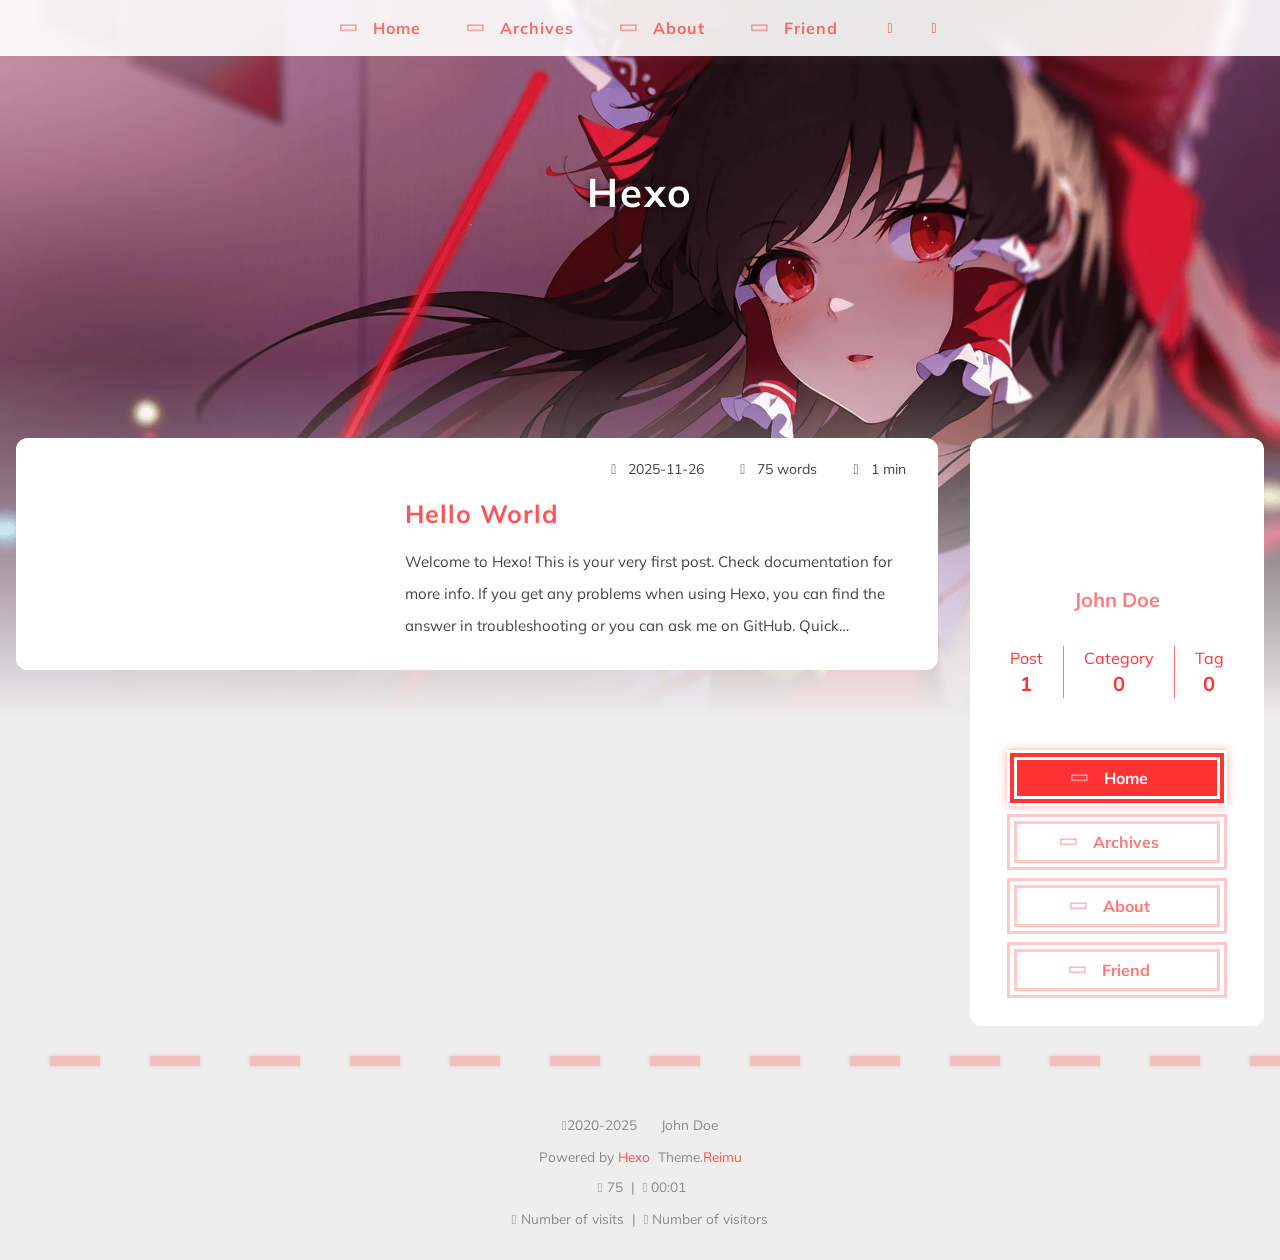
==== index.html @ 02c72156 "Site updated: 2025-11-26 17:56:49" ====
<!DOCTYPE html>
  <html lang="en"  
      data-theme-mode="auto"
  >
  <head>
  <meta charset="utf-8">
  
  
  
  <script>window.REIMU_CONFIG = {};window.REIMU_CONFIG.icon_font = '4552607_4k4bc36ef96';window.REIMU_CONFIG.clipboard_tips = {"success":{"en":"Copy successfully (*^▽^*)"},"fail":{"en":"Copy failed (ﾟ⊿ﾟ)ﾂ"},"copyright":{"enable":false,"count":50,"license_type":"by-nc-sa"}};window.REIMU_CONFIG.clipboard_tips.copyright.content = 'All articles on this blog are licensed under the BY-NC-SA license agreement unless otherwise stated. Please indicate the source when reprinting!';window.REIMU_CONFIG.code_block = {"expand":true};window.REIMU_CONFIG.base = 'http://example.com';</script>
  <title>
    Hexo
  </title>
  <meta name="viewport" content="width=device-width, initial-scale=1, shrink-to-fit=no">
    <link rel="preconnect" href="https://fonts.gstatic.com/" crossorigin><link rel="preload" as="style" href="https://fonts.googleapis.com/css?family=Mulish%3A400%2C400italic%2C700%2C700italic%7CNoto+Serif+SC%3A400%2C400italic%2C700%2C700italic&display=swap"><link rel="stylesheet" href="https://fonts.googleapis.com/css?family=Mulish%3A400%2C400italic%2C700%2C700italic%7CNoto+Serif+SC%3A400%2C400italic%2C700%2C700italic&display=swap" media="print" onload="this.media&#x3D;&#39;all&#39;">
    <link rel="preload" href="//at.alicdn.com/t/c/font_4552607_4k4bc36ef96.woff2" as="font" type="font/woff2" crossorigin="anonymous">
    
<link rel="stylesheet" href="/css/loader.css">

    <meta property="og:type" content="website">
<meta property="og:title" content="Hexo">
<meta property="og:url" content="http://example.com/index.html">
<meta property="og:site_name" content="Hexo">
<meta property="og:locale" content="en_US">
<meta property="og:image" content="http://example.com/images/banner.webp">
<meta property="article:author" content="John Doe">
<meta name="twitter:card" content="summary">
<meta name="twitter:image" content="http://example.com/images/banner.webp">
    <link rel="alternate" href="/atom.xml" title="Hexo" type="application/atom+xml">
    <link rel="shortcut icon" href="/images/favicon.ico">
  
<link rel="stylesheet" href="/css/style.css">

  <link rel="preload" as="style" onload="this.onload&#x3D;null;this.rel&#x3D;&#39;stylesheet&#39;" href="https://npm.webcache.cn/photoswipe@5.4.4/dist/photoswipe.css" integrity="sha384-IfxC36XL&#x2F;toUyJ939C73PcgMuRzAZuIzZxE38drsmO5p6jD7ei+Zx&#x2F;1oA&#x2F;0l8ysE" crossorigin="anonymous">
    
<script src="https://npm.webcache.cn/pace-js@1.2.4/pace.min.js" integrity="sha384-k6YtvFUEIuEFBdrLKJ3YAUbBki333tj1CSUisai5Cswsg9wcLNaPzsTHDswp4Az8" crossorigin="anonymous"></script>

    
<link rel="stylesheet" href="https://npm.webcache.cn/@reimujs/aos@0.1.2/dist/aos.css" integrity="sha384-GMRP93c6Hkz9JVKGAuRR3nTS7M07RwPgTFenXiosjq2VbVgvdDNcz1g6Mkj8AONa" crossorigin="anonymous">

<meta name="generator" content="Hexo 8.1.1"></head>

  <body>
      <div id='loader'>
    <div class="loading-left-bg loading-bg"></div>
    <div class="loading-right-bg loading-bg"></div>
    <div class="spinner-box">
      <div class="loading-taichi rotate">
          <svg width="150" height="150" viewBox="0 0 1024 1024" class="icon" version="1.1" xmlns="https://www.w3.org/2000/svg" shape-rendering="geometricPrecision">
            <path d="M303.5 432A80 80 0 0 1 291.5 592A80 80 0 0 1 303.5 432z" fill="var(--red-1, #ff5252)" />
            <path d="M512 65A447 447 0 0 1 512 959L512 929A417 417 0 0 0 512 95A417 417 0 0 0 512 929L512 959A447 447 0 0 1 512 65z 
           M512 95A417 417 0 0 1 929 512A208.5 208.5 0 0 1 720.5 720.5L720.5 592A80 80 0 0 0 720.5 432A80 80 0 0 0 720.5 592L720.5 720.5A208.5 208.5 0 0 1 512 512A208.5 208.5 0 0 0 303.5 303.5A208.5 208.5 0 0 0 95 512A417 417 0 0 1 512 95z" fill="var(--red-1, #ff5252)" />
          </svg>
      </div>
      <div class="loading-word">Loading...</div>
    </div>
  </div>
  </div>
  <script>
    var time = null;
    var loaderEl = document.getElementById('loader');
    var startLoading = () => {
      time = Date.now();
      loaderEl.classList.remove("loading");
    }
    var hideLoader = () => {
      document.body.style.overflow = 'auto';
      loader.classList.add('loading');
    };

    var endLoading = () => {
      if (!time) {
        hideLoader();
      } else {
        if (Date.now() - time > 500) {
          time = null;
          hideLoader();
        } else {
          setTimeout(endLoading, 500 - (Date.now() - time));
          time = null;
        }
      }
    }
    window.addEventListener('DOMContentLoaded', endLoading);
    loaderEl.addEventListener('click', endLoading);
  </script>
<div id="copy-tooltip"></div>
<div id="heatmap-tooltip"></div>


    <div id="container">
      <div id="wrap">
        <div id="header-nav">
  <nav id="main-nav" aria-label="Primary navigation">
        <a class="main-nav-link-wrap" href="/">
          <div class="main-nav-icon icon rotate">
              &#xe62b;
          </div>
          <span class="main-nav-link">Home</span>
        </span>
        <a class="main-nav-link-wrap" href="/archives">
          <div class="main-nav-icon icon rotate">
              &#xe62b;
          </div>
          <span class="main-nav-link">Archives</span>
        </span>
        <a class="main-nav-link-wrap" href="/about">
          <div class="main-nav-icon icon rotate">
              &#xe62b;
          </div>
          <span class="main-nav-link">About</span>
        </span>
        <a class="main-nav-link-wrap" href="/friend">
          <div class="main-nav-icon icon rotate">
              &#xe62b;
          </div>
          <span class="main-nav-link">Friend</span>
        </span>
    <a id="main-nav-toggle" class="nav-icon" aria-label="Toggle navigation" role="button"></a>
  </nav>
  <nav id="sub-nav" aria-label="Secondary navigation">
      <a id="nav-rss-link" class="nav-icon" href="/atom.xml" title="RSS Feed" aria-label="RSS Feed" target="_blank"></a>
  </nav>
</div>
<header id="header" aria-label="Site header">
      <picture>
      </picture>
        <img  fetchpriority="high" src="/images/banner.webp" alt="">
  <div id="header-outer">
    <div id="header-title">
          <span id="logo">
            <h1 data-aos="slide-up">Hexo</h1>
          </span>
        <h2 id="subtitle-wrap" data-aos="slide-down">
        </h2>
    </div>
  </div>
</header>

        <div id="content" aria-label="Page content"  class="sidebar-right" >
          <aside id="sidebar" aria-label="Sidebar">
  <div class="sidebar-wrapper-container ">
  <div class="sidebar-wrapper">
    <div class="sidebar-wrap" data-aos="fade-up">
        <div class="sidebar-author">
  <img data-src="/avatar/avatar.webp" data-sizes="auto" alt="John Doe" class="lazyload">
  <div class="sidebar-author-name">John Doe</div>
  <div class="sidebar-description"></div>
</div>
<div class="sidebar-state">
  <div class="sidebar-state-article">
    <div>Post</div>
    <div class="sidebar-state-number">1</div>
  </div>
  <div class="sidebar-state-category">
    <div>Category</div>
    <div class="sidebar-state-number">0</div>
  </div>
  <div class="sidebar-state-tag">
    <div>Tag</div>
    <div class="sidebar-state-number">0</div>
  </div>
</div>
<div class="sidebar-social">
</div>
<div class="sidebar-menu">
      <div class="sidebar-menu-link-wrap">
        <a class="sidebar-menu-link-dummy" href="/" aria-label="Home"></a>
        <div class="sidebar-menu-icon icon rotate">
            &#xe62b;
        </div>
        <div class="sidebar-menu-link">Home</div>
      </div>
      <div class="sidebar-menu-link-wrap">
        <a class="sidebar-menu-link-dummy" href="/archives" aria-label="Archives"></a>
        <div class="sidebar-menu-icon icon rotate">
            &#xe62b;
        </div>
        <div class="sidebar-menu-link">Archives</div>
      </div>
      <div class="sidebar-menu-link-wrap">
        <a class="sidebar-menu-link-dummy" href="/about" aria-label="About"></a>
        <div class="sidebar-menu-icon icon rotate">
            &#xe62b;
        </div>
        <div class="sidebar-menu-link">About</div>
      </div>
      <div class="sidebar-menu-link-wrap">
        <a class="sidebar-menu-link-dummy" href="/friend" aria-label="Friend"></a>
        <div class="sidebar-menu-icon icon rotate">
            &#xe62b;
        </div>
        <div class="sidebar-menu-link">Friend</div>
      </div>
</div>

    </div>
  </div>
  <div class="sidebar-widget">
  </div>
  </div>
</aside>

          <section id="main" aria-label="Main content">      <div class="post-wrapper">
  <div class="post-wrap left" data-aos="fade-up">
      <a class="post-link" href="/2025/11/26/hello-world/" aria-label="Hello World" title="Hello World"></a>
    <div class="post-cover left">
          <img data-src="/images/banner.webp" data-sizes="auto" alt="Hello World" class="lazyload">
    </div>
    <div class="post-info">
      <div class="post-meta">
        <span><span class="icon-calendar"></span>2025-11-26</span>
        <span><span class="icon-pencil"></span>75 words</span>
        <span><span class="icon-clock"></span>1 min</span>
      </div>
      <h2 class="post-title">Hello World</h2>
      <article class="post-article">
          Welcome to Hexo! This is your very first post. Check documentation for more info. If you get any problems when using Hexo, you can find the answer in troubleshooting or you can ask me on GitHub.
Quick StartCreate a new post1$ hexo new &amp;quot;My New Post&amp;quot;

More info: Writing
Run server1$ hexo ser
      </article>
    </div>
  </div>
</div>

</section>
        </div>
        <footer id="footer" aria-label="Site footer">
  <div style="width: 100%; overflow: hidden">
    <div class="footer-line"></div>
  </div>
  <div id="footer-info">
    <div>
      <span class="icon-copyright"></span>
        2020-2025
      <span class="footer-info-sep rotate"></span>
      John Doe
    </div>
      <div>
        Powered by&nbsp;<a href="https://hexo.io/" rel="noopener nofollow noreferrer" target="_blank">Hexo</a>&nbsp;
        Theme.<a href="https://github.com/D-Sketon/hexo-theme-reimu" rel="noopener nofollow noreferrer" target="_blank">Reimu</a>
      </div>
      <div>
        <span class="icon-brush"></span>
        75
        &nbsp;|&nbsp;
        <span class="icon-coffee"></span>
        00:01
      </div>
      <div>
        <span class="icon-eye"></span>
        <span id="busuanzi_container_site_pv">Number of visits&nbsp;<span id="busuanzi_value_site_pv"></span></span>
        &nbsp;|&nbsp;
        <span class="icon-user"></span>
        <span id="busuanzi_container_site_uv">Number of visitors&nbsp;<span id="busuanzi_value_site_uv"></span></span>
      </div>
  </div>
</footer>

          <div class="sidebar-top">
            <div class="sidebar-top-taichi rotate"></div>
            <div class="arrow-up"></div>
          </div>
        <div id="mask" class="hide"></div>
      </div>
      <nav id="mobile-nav" aria-label="Mobile navigation">
  <div class="sidebar-wrap">
      <div class="sidebar-author">
  <img data-src="/avatar/avatar.webp" data-sizes="auto" alt="John Doe" class="lazyload">
  <div class="sidebar-author-name">John Doe</div>
  <div class="sidebar-description"></div>
</div>
<div class="sidebar-state">
  <div class="sidebar-state-article">
    <div>Post</div>
    <div class="sidebar-state-number">1</div>
  </div>
  <div class="sidebar-state-category">
    <div>Category</div>
    <div class="sidebar-state-number">0</div>
  </div>
  <div class="sidebar-state-tag">
    <div>Tag</div>
    <div class="sidebar-state-number">0</div>
  </div>
</div>
<div class="sidebar-social">
</div>
<div class="sidebar-menu">
      <div class="sidebar-menu-link-wrap">
        <a class="sidebar-menu-link-dummy" href="/" aria-label="Home"></a>
        <div class="sidebar-menu-icon icon rotate">
            &#xe62b;
        </div>
        <div class="sidebar-menu-link">Home</div>
      </div>
      <div class="sidebar-menu-link-wrap">
        <a class="sidebar-menu-link-dummy" href="/archives" aria-label="Archives"></a>
        <div class="sidebar-menu-icon icon rotate">
            &#xe62b;
        </div>
        <div class="sidebar-menu-link">Archives</div>
      </div>
      <div class="sidebar-menu-link-wrap">
        <a class="sidebar-menu-link-dummy" href="/about" aria-label="About"></a>
        <div class="sidebar-menu-icon icon rotate">
            &#xe62b;
        </div>
        <div class="sidebar-menu-link">About</div>
      </div>
      <div class="sidebar-menu-link-wrap">
        <a class="sidebar-menu-link-dummy" href="/friend" aria-label="Friend"></a>
        <div class="sidebar-menu-icon icon rotate">
            &#xe62b;
        </div>
        <div class="sidebar-menu-link">Friend</div>
      </div>
</div>

  </div>
</nav>

    </div>
    
<script src="https://npm.webcache.cn/lazysizes@5.3.2/lazysizes.min.js" integrity="sha384-3gT&#x2F;vsepWkfz&#x2F;ff7PpWNUeMzeWoH3cDhm&#x2F;A8jM7ouoAK0&#x2F;fP&#x2F;9bcHHR5kHq2nf+e" crossorigin="anonymous"></script>


<script src="https://npm.webcache.cn/clipboard@2.0.11/dist/clipboard.min.js" integrity="sha384-J08i8An&#x2F;QeARD9ExYpvphB8BsyOj3Gh2TSh1aLINKO3L0cMSH2dN3E22zFoXEi0Q" crossorigin="anonymous"></script>




<script src="/js/script.js"></script>


  
<script src="/js/aos.js"></script>

  <script>
    var aosInit = () => {
      AOS.init({
        duration: 1000,
        easing: "ease",
        once: true,
        offset: 50,
      });
    };
    if (document.readyState === 'loading') {
      document.addEventListener('DOMContentLoaded', aosInit);
    } else {
      aosInit();
    }
  </script>


<script src="/js/pjax_script.js" data-pjax></script>




  
<script src="https://npm.webcache.cn/mouse-firework@0.1.1/dist/index.umd.js" integrity="sha384-8LyaidD9GPxQQgLJO&#x2F;WRw&#x2F;O2h3BoNq&#x2F;ApI&#x2F;ecpvM6RsrCz2qP2ppBXUKihP4V&#x2F;2d" crossorigin="anonymous"></script>

  <script>
    if (!false || !window.matchMedia('(max-width: 768px)').matches) {
      window.firework && window.firework(JSON.parse('{"excludeElements":["a","button"],"particles":[{"shape":"circle","move":["emit"],"easing":"easeOutExpo","colors":["var(--red-1)","var(--red-2)","var(--red-3)","var(--red-4)"],"number":20,"duration":[1200,1800],"shapeOptions":{"radius":[16,32],"alpha":[0.3,0.5]}},{"shape":"circle","move":["diffuse"],"easing":"easeOutExpo","colors":["var(--red-0)"],"number":1,"duration":[1200,1800],"shapeOptions":{"radius":20,"alpha":[0.2,0.5],"lineWidth":6}}]}'));
    }
  </script>





<div id="lazy-script">
  <div>
  </div>
</div>


  <script>
    console.log(String.raw`%c 
 ______     ______     __     __    __     __  __    
/\  == \   /\  ___\   /\ \   /\ "-./  \   /\ \/\ \   
\ \  __<   \ \  __\   \ \ \  \ \ \-./\ \  \ \ \_\ \  
 \ \_\ \_\  \ \_____\  \ \_\  \ \_\ \ \_\  \ \_____\ 
  \/_/ /_/   \/_____/   \/_/   \/_/  \/_/   \/_____/ 
                                                  
`,'color: #ff5252;')
    console.log('%c Theme.Reimu v' + '1.11.0' + ' %c https://github.com/D-Sketon/hexo-theme-reimu ', 'color: white; background: #ff5252; padding:5px 0;', 'padding:4px;border:1px solid #ff5252;')
  </script>
  


  
<script src="https://npm.webcache.cn/busuanzi@2.3.0/bsz.pure.mini.js" integrity="sha384-0M75wtSkhjIInv4coYlaJU83+OypaRCIq2SukQVQX04eGTCBXJDuWAbJet56id+S" crossorigin="anonymous" async></script>


<script>
  if ('serviceWorker' in navigator) {
    navigator.serviceWorker.getRegistrations().then((registrations) => {
      for (let registration of registrations) {
        registration.unregister();
      }
    });
  }
</script>





  </body>
  </html>
---- css/loader.css ----
[data-theme='dark'] #loader .loading-bg {
  background-color: rgba(37,37,37,0.9);
}
[data-theme='dark'] #loader .spinner-box .loading-word {
  color: var(--red-1, #ff5252);
}
#loader .loading-bg {
  position: fixed;
  z-index: 1000;
  width: 50%;
  height: 100%;
  background-color: rgba(255,255,255,0.9);
  transition: 0.8s;
}
#loader .loading-right-bg {
  right: 0;
}
#loader .spinner-box {
  position: fixed;
  z-index: 1001;
  display: flex;
  justify-content: center;
  align-items: center;
  width: 100%;
  height: 100vh;
  opacity: 1;
  transition: 0.5s;
}
#loader .spinner-box .loading-taichi {
  opacity: 0.8;
}
#loader .spinner-box .rotate {
  animation: rotate-all 2s linear infinite;
}
#loader .spinner-box .loading-word {
  position: absolute;
  color: var(--red-1, #ff5252);
  top: calc(50% + 110px);
  left: 50%;
  transform: translate(-50%, -50%);
  font: 700 1.2rem  'Mulish','Noto Serif SC', '-apple-system','PingFang SC','Microsoft YaHei','sans-serif';
}
#loader.loading .loading-left-bg {
  transform: translate(-100%, 0);
}
#loader.loading .loading-right-bg {
  transform: translate(100%, 0);
}
#loader.loading .spinner-box {
  opacity: 0;
  visibility: hidden;
}
@keyframes rotate-all {
  100% {
    transform: rotate(360deg);
  }
}
---- css/style.css ----
:root {
  --red-0: #ff0000;
  --red-1: #ff5252;
  --red-2: #ff7c7c;
  --red-3: #ffafaf;
  --red-4: #ffd0d0;
  --red-5: #ffecec;
  --red-5-5: #fff3f3;
  --red-6: #fff7f7;
  --grey-9: #888;
  --grey-7: var(--color-default);
  --color-archive-year: #000;
  --color-default: #444;
  --color-border: var(--red-3);
  --color-link: var(--red-1);
  --color-background: #eee;
  --color-code-background: #f8f8f8;
  --color-header-background: rgba(255,255,255,0.9);
  --color-footer-background: #fff;
  --color-mobile-nav-background: #fff;
  --color-wrap: #fff;
  --color-sticky: #fff;
  --color-h2-border: #eee;
  --color-meta-shadow: var(--red-6);
  --color-hover-shadow: rgba(120,120,120,0.15);
  --color-h2-after: var(--red-1);
  --color-red-6-shadow: rgba(255, 78, 78, 0.6);
  --color-red-3-shadow: rgba(255, 78, 78, 0.3);
  --highlight-nav: #f5f5f5;
  --highlight-scrollbar: #d6d6d6;
  --highlight-background: #fdfdfd;
  --highlight-selection: #e9e9e988;
  --highlight-foreground: #24292e;
  --highlight-comment: #7d7d7d;
  --highlight-red: #d73a49;
  --highlight-orange: #e36209;
  --highlight-yellow: #cb911d;
  --highlight-green: #22863a;
  --highlight-aqua: #005cc5;
  --highlight-blue: #032f62;
  --highlight-purple: #6f42c1;
  --highlight-deletion: #b31d28;
  --highlight-deletion-bg: #ffeef0;
  --highlight-addition: #22863a;
  --highlight-addition-bg: #f0fff4;
  --cursor-default: url("../images/cursor/reimu-cursor-default.png"), auto;
  --cursor-pointer: url("../images/cursor/reimu-cursor-pointer.png"), pointer;
  --cursor-text: url("../images/cursor/reimu-cursor-text.png"), text;
  --footer-icon: url("../images/taichi.png");
  --sponsor-icon: url("../images/taichi.png");
  --top-icon: url("../images/taichi.png");
  --shadow-meta: 0 0 5px 2px var(--color-meta-shadow);
  --shadow-meta-hover: 0 0 6px 4px var(--color-meta-shadow);
  --shadow-card: 0 0 10px 2px var(--color-hover-shadow);
  --shadow-card-hover: 0 0 10px 4px var(--color-hover-shadow);
  --shadow-red-6-shadow: 0 0 8px var(--color-red-6-shadow);
}
[data-theme='dark']:root {
  --red-0: var(--red-1);
  --red-4: rgba(255, 208, 208, 0.5);
  --red-5: rgba(255,228,228,0.15);
  --red-5-5: rgba(255,236,236,0.05);
  --red-6: rgba(255, 243, 243, 0.2);
  --color-archive-year: #999;
  --color-default: #999;
  --color-border: var(--red-5);
  --color-background: #21252b;
  --color-code-background: rgba(232,232,232,0.1);
  --color-header-background: #222;
  --color-footer-background: #21252b;
  --color-mobile-nav-background: #21252b;
  --color-wrap: #272b30;
  --color-h2-border: #47474a;
  --color-meta-shadow: rgba(0,0,0,0.2);
  --color-hover-shadow: rgba(0,0,0,0.2);
  --highlight-nav: #222830;
  --highlight-scrollbar: #454d59;
  --highlight-background: #1e2027;
  --highlight-selection: #51515155;
  --highlight-foreground: #c9d1d9;
  --highlight-comment: #8b949e;
  --highlight-red: #ff7b72;
  --highlight-orange: #ffa657;
  --highlight-yellow: #ffcc66;
  --highlight-green: #7ee787;
  --highlight-aqua: #a5d6ff;
  --highlight-blue: #79c0ff;
  --highlight-purple: #d2a8ff;
  --highlight-deletion: #ffa198;
  --highlight-deletion-bg: #490202;
  --highlight-addition: #7ee787;
  --highlight-addition-bg: #04260f;
}
[data-theme='dark']:root img {
  filter: brightness(70%);
}
[data-theme='dark']:root .pswp__img {
  opacity: 1;
  filter: none;
  animation: none;
}
[data-theme='dark']:root img.lazyloaded {
  opacity: 1;
  animation: blur-darken 0.8s ease-in-out forwards;
}
body [data-aos='fade-up'] {
  transform: translate3d(0, 30px, 0);
}
body [data-aos='zoom-in'] {
  transform: scale(0.8);
}
[data-aos^=fade],
[data-aos^=zoom] {
  transition-property: all !important;
}
@keyframes blur {
  0% {
    filter: blur(10px);
  }
  to {
    filter: blur(0);
  }
}
@keyframes blur-darken {
  0% {
    filter: blur(10px) brightness(70%);
  }
  to {
    filter: blur(0) brightness(70%);
  }
}
@keyframes fade-in-blur {
  0% {
    opacity: 0;
    filter: blur(10px);
  }
  100% {
    opacity: 1;
    filter: blur(0);
  }
}
@keyframes rotate-all {
  100% {
    transform: rotate(360deg);
  }
}
@keyframes transform-all {
  100% {
    transform: translateX(-100px);
  }
}
.article-entry h1 {
  font-size: 2.25em;
}
.article-entry h2 {
  font-size: 1.75em;
  position: relative;
}
.article-entry h2:before {
  content: '';
  position: absolute;
  width: 100%;
  border-bottom: 1px solid var(--color-h2-border);
  bottom: -15px;
  box-sizing: unset;
  transition: 1s;
}
.article-entry h2:after {
  content: '';
  position: absolute;
  background: var(--color-h2-after);
  width: 1em;
  height: 7px;
  bottom: -18px;
  left: 0;
  border-radius: 8px;
  box-shadow: var(--shadow-red-6-shadow);
  transition: 0.3s;
}
.article-entry h2:hover:after {
  width: 3em;
}
.article-entry h3 {
  font-size: 1.5em;
}
.article-entry h4 {
  font-size: 1.25em;
}
.article-entry h5 {
  font-size: 1em;
}
.article-entry h6 {
  font-size: 1em;
  color: var(--grey-9);
}
.article-entry hr {
  margin: 12px 0;
  opacity: 0.3;
  height: 4px;
  background-image: linear-gradient(to right, var(--red-0) 50%, transparent 0%);
  background-size: 50px 4px;
  background-repeat: repeat-x;
  border: none;
  filter: drop-shadow(0px 0px 2px var(--red-1));
  transition: opacity 0.3s, color 0.3s;
}
.article-entry hr:hover {
  opacity: 0.5;
}
.article-entry strong {
  font-weight: bold;
}
.article-entry em,
.article-entry cite {
  font-style: italic;
}
.article-entry sup,
.article-entry sub {
  font-size: 0.75em;
  line-height: 0;
  position: relative;
  vertical-align: baseline;
}
.article-entry sup {
  top: -0.5em;
}
.article-entry sub {
  bottom: -0.2em;
}
.article-entry small {
  font-size: 0.85em;
}
.article-entry acronym,
.article-entry abbr {
  text-decoration: none;
  border-bottom: 1px dotted;
}
.article-entry ul,
.article-entry ol,
.article-entry dl {
  margin: 0 20px;
  line-height: 1.67;
}
.article-entry ul ul,
.article-entry ol ul,
.article-entry ul ol,
.article-entry ol ol {
  margin-top: 0;
  margin-bottom: 0;
}
.article-entry ul {
  list-style: disc;
}
.article-entry ol {
  list-style: decimal;
}
.article-entry dt {
  font-weight: bold;
}
@font-face {
  font-family: 'iconfont';
  src: url("//at.alicdn.com/t/c/font_4552607_4k4bc36ef96.woff2") format('woff2');
  font-display: swap;
}
.archives-tag-list-link:before {
  font-family: 'iconfont';
  content: '\e622';
}
.archives-category-list-link:before {
  font-family: 'iconfont';
  content: '\e604';
}
.article-date-link:before {
  font-family: 'iconfont';
  content: '\e606';
}
.article-category-link:before {
  font-family: 'iconfont';
  content: '\e604';
}
.article-tag-list-link:before {
  font-family: 'iconfont';
  content: '\e622';
}
.article-comment-link:before {
  font-family: 'iconfont';
  content: '\e608';
}
.icon-copyright:before {
  font-family: 'iconfont';
  content: '\e60a';
}
.icon-brush:before {
  font-family: 'iconfont';
  content: '\e618';
}
.icon-coffee:before {
  font-family: 'iconfont';
  content: '\e607';
}
.icon-eye:before {
  font-family: 'iconfont';
  content: '\e60f';
}
.icon-user:before {
  font-family: 'iconfont';
  content: '\e628';
}
#main-nav-toggle:before {
  font-family: 'iconfont';
  content: '\e62f';
}
#nav-rss-link:before {
  font-family: 'iconfont';
  content: '\e61f';
}
#nav-search-btn:before {
  font-family: 'iconfont';
  content: '\e631';
}
#nav-sun-btn:before {
  font-family: 'iconfont';
  content: '\e621';
}
#nav-moon-btn:before {
  font-family: 'iconfont';
  content: '\e617';
}
#nav-circle-half-stroke-btn:before {
  font-family: 'iconfont';
  content: '\e641';
}
#nav-language-btn:before {
  font-family: 'iconfont';
  content: '\e642';
}
.icon-copy:before {
  font-family: 'iconfont';
  content: '\e60c';
}
.icon-chevron-down:before {
  font-family: 'iconfont';
  content: '\e609';
}
.icon-check:before {
  font-family: 'iconfont';
  content: '\e636';
}
.icon-times:before {
  font-family: 'iconfont';
  content: '\e637';
}
.icon-calendar:before {
  font-family: 'iconfont';
  content: '\e605';
}
.icon-calendar-plus:before {
  font-family: 'iconfont';
  content: '\e648';
}
.icon-pencil:before {
  font-family: 'iconfont';
  content: '\e61b';
}
.icon-clock:before {
  font-family: 'iconfont';
  content: '\e613';
}
.post-sticky:before {
  font-family: 'iconfont';
  content: '\e627';
}
.popup-btn-close:before {
  font-family: 'iconfont';
  content: '\e626';
}
.reimu-search-input-icon:before {
  font-family: 'iconfont';
  content: '\e631';
}
.ais-pagination--item__previous a:before {
  font-family: 'iconfont';
  content: '\e601';
}
.ais-pagination--item__next a:before {
  font-family: 'iconfont';
  content: '\e630';
}
.icon-github:before {
  content: '\e619';
}
.sidebar-toc-btn:before {
  font-family: 'iconfont';
  content: '\e633';
}
.sidebar-common-btn:before {
  font-family: 'iconfont';
  content: '\e632';
}
.sidebar-top .arrow-up:before {
  font-family: 'iconfont';
  content: '\e634';
}
.icon-link:before {
  font-family: 'iconfont';
  content: '\e639';
}
.icon-globe:before {
  font-family: 'iconfont';
  content: '\e638';
}
.icon-creative-commons:before {
  font-family: 'iconfont';
  content: '\e63a';
}
.icon-taichi:before {
  font-family: 'iconfont';
  content: '\e62b';
}
.icon-image:before {
  font-family: 'iconfont';
  content: '\e63f';
}
.icon {
  font-family: 'iconfont';
}
html,
body,
div,
span,
applet,
object,
iframe,
h1,
h2,
h3,
h4,
h5,
h6,
p,
blockquote,
pre,
a,
abbr,
acronym,
address,
big,
cite,
code,
del,
dfn,
em,
img,
ins,
kbd,
q,
s,
samp,
small,
strike,
strong,
sub,
sup,
tt,
var,
dl,
dt,
dd,
ol,
ul,
li,
fieldset,
form,
label,
legend,
table,
caption,
tbody,
tfoot,
thead,
tr,
th,
td {
  margin: 0;
  padding: 0;
  border: 0;
  outline: 0;
  font-weight: inherit;
  font-style: inherit;
  font-family: inherit;
  font-size: 100%;
  vertical-align: baseline;
}
body {
  line-height: 1;
  color: #000;
  background: #fff;
}
ol,
ul {
  list-style: none;
}
table {
  border-collapse: separate;
  border-spacing: 0;
  vertical-align: middle;
}
caption,
th,
td {
  text-align: left;
  font-weight: normal;
  vertical-align: middle;
}
a img {
  border: none;
}
h1,
h2,
h3,
h4,
h5,
h6 {
  font-weight: 700;
}
input,
button {
  margin: 0;
  padding: 0;
}
input::-moz-focus-inner,
button::-moz-focus-inner {
  border: 0;
  padding: 0;
}
html,
body,
#container {
  height: 100%;
  scroll-behavior: smooth;
  cursor: var(--cursor-default);
}
body {
  width: 100%;
  background: var(--color-background);
  -webkit-text-size-adjust: 100%;
  -webkit-font-smoothing: antialiased;
  text-size-adjust: 100%;
  font-family: 'Mulish','Noto Serif SC', '-apple-system','PingFang SC','Microsoft YaHei','sans-serif';
  transition: background 1s;
  text-autospace: normal;
  color: var(--color-default);
}
body ::selection {
  background: var(--red-1);
  color: #fff;
}
a,
button {
  cursor: var(--cursor-pointer) !important;
}
.site-search input {
  cursor: var(--cursor-text) !important;
}
#main span:not(button span),
#main p:not(button p),
#main code,
#main kbd,
#main input,
#main textarea {
  cursor: var(--cursor-text) !important;
}
#main nav span {
  cursor: var(--cursor-default) !important;
}
#container {
  position: relative;
}
.mobile-nav-on {
  overflow: hidden !important;
}
#wrap {
  position: absolute;
  z-index: 1;
  top: 0;
  left: 0;
  height: 100%;
  width: 100%;
  transition: 1s;
  background: var(--color-background);
}
#main {
  flex: 1;
  padding: 0 20px;
  max-width: 100%;
  box-sizing: border-box;
}
@media screen and (max-width: 959px) {
  #main {
    min-width: 100%;
  }
}
@media screen and (max-width: 767px) {
  #main {
    padding: 0 16px;
  }
}
#content {
  position: relative;
  display: flex;
  padding-top: 8px;
  align-items: stretch;
  max-width: 1350px;
  margin: 0 auto;
  overflow: visible;
}
@media screen and (min-width: 960px) {
  .sidebar-left #main,
  .sidebar-right #main {
    padding: 0;
    width: 73%;
    max-width: calc(100% - 268px - 64px);
    margin: 0 16px;
  }
}
#content.sidebar-right {
  flex-direction: row-reverse;
}
#mask {
  z-index: 1000;
  position: fixed;
  top: 0;
  left: 0;
  width: 100%;
  height: 100%;
  background: rgba(0,0,0,0.3);
  backdrop-filter: blur(3px);
  -webkit-backdrop-filter: blur(3px);
  opacity: 1;
  transition: 0.3s;
}
#mask.hide {
  opacity: 0;
  visibility: hidden;
}
#header {
  min-height: 400px;
  height: 35vh;
  position: relative;
}
#header img {
  position: absolute;
  top: 0;
  left: 0;
  width: 100%;
  height: 180%;
  z-index: -2;
  user-select: none;
  display: block;
  object-fit: cover;
  transition: 0.3s;
  -webkit-mask: linear-gradient(to top, transparent, #fff 50%);
  mask: linear-gradient(to top, transparent, #fff 50%);
}
@media screen and (max-width: 959px) {
  #header img {
    height: 120%;
  }
}
@media screen and (max-width: 767px) {
  #header img {
    height: 100%;
  }
}
#header-outer {
  height: 100%;
  position: relative;
  max-width: 100%;
}
[data-theme='dark'] #header-nav:hover {
  background: var(--color-header-background);
}
#header-nav {
  position: fixed;
  top: 0;
  left: 0;
  right: 0;
  display: flex;
  justify-content: center;
  background: var(--color-header-background);
  box-shadow: var(--shadow-card);
  transition: background 1s, top 0.3s;
  z-index: 200;
}
#header-nav:hover {
  background: rgba(255,255,255,0.95);
}
#header-nav.header-nav-hidden {
  top: -80px;
}
#header-title {
  font-weight: 700;
  text-align: center;
  position: absolute;
  top: 50%;
  margin: -20px 2.5% 0;
  width: 95%;
  opacity: 0;
  filter: blur(8px);
  will-change: transform, opacity, filter;
  animation: fade-in-blur 800ms ease-out 200ms forwards;
}
#logo,
#subtitle {
  text-decoration: none;
  color: #fff;
}
#logo {
  font-size: 40px;
  font-weight: 700;
  letter-spacing: 2px;
  display: inline-block;
  transform: translateY(-20%);
  text-shadow: 0 0 0.5rem rgba(0,0,0,0.7);
}
@media screen and (max-width: 959px) {
  #logo {
    font-size: 36px;
  }
}
@media screen and (min-width: 480px) and (max-width: 767px) {
  #logo {
    font-size: 30px;
  }
}
@media screen and (max-width: 479px) {
  #logo {
    font-size: 30px;
  }
}
#subtitle {
  font-size: 18px;
  font-weight: 400;
  letter-spacing: 1px;
  text-shadow: 0 0 5px rgba(0,0,0,0.7);
  width: 70%;
  margin: 0 auto;
  display: block;
  line-height: 1.5;
}
@media screen and (max-width: 959px) {
  #subtitle {
    font-size: 16px;
  }
}
@media screen and (min-width: 480px) and (max-width: 767px) {
  #subtitle {
    font-size: 14px;
  }
}
@media screen and (max-width: 479px) {
  #subtitle {
    font-size: 13px;
  }
}
#subtitle-wrap {
  margin-top: 18px;
}
#main-nav {
  display: flex;
  align-items: center;
}
.nav-icon,
.main-nav-link-wrap,
.main-nav-link,
.main-nav-icon {
  color: var(--red-0);
  opacity: 0.8;
  text-decoration: none;
  transition: 0.2s;
  padding: 20px 15px;
}
.nav-icon {
  text-align: center;
  font-size: 14px;
  width: 14px;
  height: 14px;
  will-change: transform;
}
.nav-icon:hover {
  opacity: 1;
  transform: scale(1.1);
}
[data-theme='dark'] .main-nav-link,
[data-theme='dark'] .nav-icon,
[data-theme='dark'] .main-nav-link-wrap {
  color: var(--red-2);
}
.main-nav-link-wrap {
  padding: 0 15px;
  display: flex;
  transition: 0.3s;
}
.main-nav-link-wrap:hover {
  opacity: 1;
}
@media screen and (max-width: 959px) {
  .main-nav-link-wrap {
    padding: 0 10px;
  }
}
@media screen and (max-width: 767px) {
  .main-nav-link-wrap {
    display: none;
  }
}
.main-nav-link-wrap:hover .main-nav-icon:before {
  transform: rotate(90deg) scale(1.1);
}
.main-nav-link-wrap:hover .main-nav-icon {
  transform: scale(1.1);
}
.main-nav-link-wrap:hover .main-nav-icon.rotate {
  transform: rotate(90deg) scale(1.1);
}
.main-nav-link {
  letter-spacing: 1px;
  font-weight: 700;
  opacity: 0.7;
}
.main-nav-icon {
  cursor: var(--cursor-pointer) !important;
  padding: 15px 5px;
  display: flex;
  align-items: center;
  font-size: 24px;
  font-weight: 400;
  transition: transform 0.3s, color 0.3s;
  will-change: transform;
}
.main-nav-icon.rotate {
  transform: rotate(90deg);
}
.main-nav-icon:before {
  font-size: 24px;
  font-weight: 400;
  transform: rotate(90deg);
  transition: transform 0.3s, color 0.3s;
  will-change: transform;
}
#main-nav-toggle {
  display: none;
}
@media screen and (max-width: 767px) {
  #main-nav-toggle {
    display: block;
  }
}
#sub-nav,
#i18n-nav {
  display: flex;
  align-items: center;
}
#nav-sun-btn:before,
#nav-moon-btn:before,
#nav-circle-half-stroke-btn:before {
  font-weight: 700;
}
#i18n-nav {
  margin-left: 8px;
}
.custom-dropdown {
  position: relative;
}
.select-selected {
  padding: 14px;
  color: var(--red-2);
  cursor: var(--cursor-pointer) !important;
  font-size: 14px;
  display: flex;
  align-items: center;
  justify-content: space-between;
}
.select-items {
  position: absolute;
  top: 100%;
  left: 0;
  right: 0;
  border-radius: 8px;
  background-color: var(--color-wrap);
  margin-top: 4px;
  interpolate-size: allow-keywords;
  height: 0;
  overflow: hidden;
  transition: height 0.3s ease, opacity 0.3s ease, transform 0.3s ease;
  opacity: 0;
  transform: translateY(-10px);
  pointer-events: none;
  z-index: 1;
  font-size: 14px;
  box-shadow: var(--shadow-card);
}
.select-items li {
  list-style: none;
  padding: 10px;
  cursor: var(--cursor-pointer) !important;
  color: var(--red-2);
  transition: 1s;
}
.select-items li:hover {
  color: #fff;
  background: var(--red-1);
}
.select-items.show {
  height: auto;
  opacity: 1;
  transform: translateY(0);
  pointer-events: auto;
}
.select-items li.selected {
  background: var(--red-1);
  color: #fff;
}
.hr-line {
  margin: 12px 36px;
  opacity: 0.3;
  height: 4px;
  background-image: linear-gradient(to right, var(--red-0) 50%, transparent 0%);
  background-size: 50px 4px;
  background-repeat: repeat-x;
  filter: drop-shadow(0px 0px 2px var(--red-1));
  transition: opacity 0.3s, color 0.3s;
}
.hr-line:hover {
  opacity: 0.5;
}
@media screen and (max-width: 767px) {
  .hr-line {
    margin: 12px 16px;
  }
}
.article-inner {
  background: var(--color-wrap);
  border-radius: 12px;
  display: flow-root;
  transition: 0.3s;
}
.article-meta {
  display: flex;
  flex-direction: column;
  padding: 20px 36px 0;
}
@media screen and (max-width: 767px) {
  .article-meta {
    padding: 20px 16px 0;
  }
}
.article-summary {
  margin: 0 0 20px 0 !important;
}
.article-date-link,
.article-category-link {
  text-decoration: none;
  text-transform: uppercase;
  font-size: 14px;
  color: var(--red-1);
  background: var(--red-5);
  border-radius: 8px;
  padding: 10px 20px;
  margin: 0 12px 16px 0;
  box-shadow: var(--shadow-meta);
  transition: 0.3s;
}
.article-date {
  display: flex;
}
.article-date-link:before {
  margin-right: 8px;
}
.article-category {
  display: flex;
  flex-wrap: wrap;
}
.article-category-link:before {
  font-weight: 700;
  margin-right: 8px;
}
.article-entry {
  overflow: hidden;
  color: var(--color-default);
  padding: 0 36px;
}
.article-entry:before,
.article-entry:after {
  content: "";
  display: table;
}
.article-entry:after {
  clear: both;
}
@media screen and (max-width: 767px) {
  .article-entry {
    padding: 0 16px;
  }
}
.article-entry p,
.article-entry table {
  line-height: 1.67;
  margin: 16px 0;
}
.article-entry h1,
.article-entry h2,
.article-entry h3,
.article-entry h4,
.article-entry h5,
.article-entry h6 {
  font-weight: bold;
  line-height: 1.2em;
  margin: 1.2em 0 0.75em;
  word-wrap: break-word;
}
.article-entry h1 a:first-of-type,
.article-entry h2 a:first-of-type,
.article-entry h3 a:first-of-type,
.article-entry h4 a:first-of-type,
.article-entry h5 a:first-of-type,
.article-entry h6 a:first-of-type {
  font-family: 'iconfont';
  opacity: 0.5;
  margin-right: 4px;
  transition: 0.3s;
}
.article-entry h1 a:first-of-type:hover,
.article-entry h2 a:first-of-type:hover,
.article-entry h3 a:first-of-type:hover,
.article-entry h4 a:first-of-type:hover,
.article-entry h5 a:first-of-type:hover,
.article-entry h6 a:first-of-type:hover {
  opacity: 0.8;
  text-decoration: none !important;
}
.article-entry h2 {
  margin-bottom: 40px;
}
.article-entry a {
  color: var(--color-link);
  text-decoration: none;
  word-break: break-word;
}
.article-entry a:hover {
  text-decoration: underline;
}
.article-entry a:not(:has(code),
.article-entry h1 a,
.article-entry h2 a,
.article-entry h3 a,
.article-entry h4 a,
.article-entry h5 a,
.article-entry h6 a,
.article-entry .post-link-card a,
.article-entry .friend-item-wrap a,
.article-entry a.article-gallery-item,
.article-entry .nav-tabs a)::after {
  font-family: 'iconfont';
  content: '\e639';
  font-size: 0.5em;
  margin: 0 0.5em;
  vertical-align: middle;
  font-style: normal;
}
.article-entry a:not(h1 a,
.article-entry h2 a,
.article-entry h3 a,
.article-entry h4 a,
.article-entry h5 a,
.article-entry h6 a) code::after {
  font-family: 'iconfont';
  content: '\e639';
  font-size: 0.5em;
  margin: 0 0.5em;
  vertical-align: middle;
  font-style: normal;
}
.article-entry li {
  margin: 4px 0;
}
.article-entry li:hover::marker {
  transition: color 0.2s;
  color: var(--red-1);
}
.article-entry img {
  opacity: 0;
  transition: 0.3s;
}
.article-entry img,
.article-entry video {
  max-width: 100%;
  height: auto;
  display: block;
  margin: auto;
  border-radius: 12px;
}
.article-entry img.lazyloaded {
  opacity: 1;
  animation: blur 0.8s ease-in-out forwards;
}
.article-entry iframe {
  border: none;
  border-radius: 12px;
}
.article-entry table {
  width: 100%;
  border-collapse: collapse;
  border-spacing: 0;
}
.article-entry div.table-wrapper {
  overflow-x: auto;
  width: 100%;
}
.article-entry div.table-wrapper table {
  width: max-content;
  min-width: 100%;
}
.article-entry div.table-wrapper::-webkit-scrollbar {
  width: 8px;
  height: 8px;
}
.article-entry th {
  font-weight: bold;
  border-bottom: 3px solid var(--color-border);
  padding-bottom: 8px;
}
.article-entry td {
  border-bottom: 1px solid var(--color-border);
  padding: 8px 0;
}
.article-entry blockquote {
  background: var(--red-5-5);
  border-left: 6px var(--red-4) solid;
  margin: 28px 0;
  border-radius: 12px;
  transition: 0.3s;
  display: flow-root;
  padding: 0 12px;
  box-shadow: var(--shadow-meta);
}
.article-entry blockquote:hover {
  box-shadow: var(--shadow-meta-hover);
}
.article-entry blockquote footer {
  font-size: 14px;
  margin: 24px 0;
}
.article-entry blockquote footer cite:before {
  content: '—';
  padding: 0 8px;
}
.article-entry details {
  padding: 16px 12px;
  border-radius: 12px;
  background-color: var(--red-5-5);
  box-shadow: var(--shadow-meta);
  transition: 0.3s;
}
.article-entry details:hover {
  box-shadow: var(--shadow-meta-hover);
}
.article-entry summary {
  font-size: 1.1em;
  font-weight: bold;
  cursor: var(--cursor-pointer) !important;
  padding: 8px;
  border: none;
  border-radius: 8px;
  transition: 0.3s;
}
.article-entry summary:hover {
  background-color: var(--red-5);
}
.article-entry details[open] summary {
  background-color: var(--red-5);
}
.article-entry details[open] summary:hover {
  background-color: var(--red-5);
}
.article-entry details p {
  margin: 20px 0 0;
  padding: 12px;
  background-color: var(--color-footer-background);
  border-radius: 8px;
  transition: 0.3s;
}
.article-entry .pullquote {
  text-align: left;
  width: 50%;
  box-sizing: border-box;
  margin: 0;
}
.article-entry .pullquote.left {
  margin-left: 8px;
  margin-right: 16px;
}
.article-entry .pullquote.right {
  margin-right: 8px;
  margin-left: 16px;
}
.article-entry .video-container {
  position: relative;
  padding-top: 56.25%;
  height: 0;
  overflow: hidden;
}
.article-entry .video-container iframe,
.article-entry .video-container object,
.article-entry .video-container embed {
  position: absolute;
  top: 0;
  left: 0;
  width: 100%;
  height: 100%;
  margin-top: 0;
}
.article-entry p,
.article-entry ul,
.article-entry dl {
  word-wrap: break-word;
}
.article-more-link a {
  display: inline-block;
  line-height: 1;
  padding: 10px 20px;
  border-radius: 8px;
  background: var(--red-5);
  color: var(--red-1);
  text-decoration: none;
  box-shadow: var(--shadow-meta);
  transition: 0.3s;
}
.article-more-link a:after {
  margin-right: 0 !important;
}
.article-more-link a:hover {
  background: var(--color-link);
  color: #fff;
  text-decoration: none;
}
.article-footer {
  font-size: 14px;
  margin: 0 36px 20px;
}
.article-footer:before,
.article-footer:after {
  content: "";
  display: table;
}
.article-footer:after {
  clear: both;
}
@media screen and (max-width: 767px) {
  .article-footer {
    margin: 0 16px 20px;
  }
}
.article-footer:hover:before {
  opacity: 0.5;
}
.article-footer:before {
  content: '';
  display: block;
  margin-top: 12px;
  opacity: 0.3;
  height: 4px;
  background-image: linear-gradient(to right, var(--red-0) 50%, transparent 0%);
  background-size: 50px 4px;
  background-repeat: repeat-x;
  filter: drop-shadow(0px 0px 2px var(--red-1));
  transition: 0.3s;
}
.article-footer a {
  text-decoration: none;
}
.article-tag-list-link,
.article-comment-link,
.article-visitor-link {
  color: var(--red-1);
  margin-top: 20px;
}
.article-tag-list-item {
  float: left;
  text-decoration: none;
  text-transform: uppercase;
  background: var(--red-5);
  border-radius: 8px;
  padding: 8px 16px;
  margin-top: 20px;
  margin-right: 12px;
  box-shadow: var(--shadow-meta);
}
.article-tag-list-link:before {
  margin-right: 8px;
}
.article-comment-link {
  float: right;
  background: var(--red-5);
  margin-left: 12px;
  border-radius: 8px;
  padding: 8px 16px;
}
.article-comment-link:before {
  margin-right: 8px;
}
.article-visitor-link {
  float: right;
  font-size: 14px;
  background: var(--red-5);
  margin-left: 12px;
  border-radius: 8px;
  padding: 8px 16px;
}
#article-nav {
  margin-top: 12px;
  display: flex;
  flex-direction: column;
  border-radius: 12px;
  overflow: hidden;
}
@media screen and (min-width: 768px) {
  #article-nav {
    flex-direction: row;
  }
}
.article-nav-link-wrap {
  color: #fff;
  position: relative;
  flex: 1;
  display: flex;
  flex-direction: column;
  justify-content: center;
  padding: 0 20px;
  opacity: 0.9;
  transition: opacity 0.3s;
  height: 150px;
  min-height: 150px;
  flex-shrink: 0;
}
.article-nav-link-wrap a,
.article-nav-link-wrap img {
  position: absolute;
  top: 0;
  left: 0;
  width: 100%;
  height: 100%;
  filter: brightness(70%);
}
.article-nav-link-wrap img {
  display: block;
  opacity: 0;
  object-fit: cover;
  z-index: -1;
}
.article-nav-link-wrap img.lazyloaded {
  opacity: 1;
}
.article-nav-link-wrap:hover {
  opacity: 1;
}
.article-nav-link-wrap.right {
  align-items: flex-end;
}
.article-nav-caption {
  text-transform: uppercase;
  letter-spacing: 2px;
  font-weight: bold;
  text-shadow: 0 0 0.5rem rgba(0,0,0,0.7);
}
.article-nav-title {
  font-size: 20px;
  line-height: 1.2;
  margin-top: 16px;
  text-shadow: 0 0 0.5rem rgba(0,0,0,0.7);
  -webkit-line-clamp: 3;
  line-clamp: 3;
  display: -webkit-box;
  -webkit-box-orient: vertical;
  overflow: hidden;
}
.article-gallery {
  position: relative;
}
.article-gallery-photos {
  position: relative;
  overflow: hidden;
}
.article-gallery-img {
  display: none;
  max-width: 100%;
}
.article-gallery-img:first-child {
  display: block;
}
.article-gallery-img.loaded {
  position: absolute;
  display: block;
}
.article-gallery-img img {
  display: block;
  max-width: 100%;
  margin: 0 auto;
}
.post-link {
  position: absolute;
  top: 0;
  left: 0;
  width: 100%;
  height: 100%;
}
.post-wrap {
  width: 100%;
  height: 232px;
  margin-bottom: 32px;
  position: relative;
  border-radius: 12px;
  background: var(--color-wrap);
  display: flex;
  transition: 0.3s;
}
@media screen and (max-width: 767px) {
  .post-wrap {
    flex-direction: column !important;
    height: 400px;
    margin-bottom: 20px;
  }
}
.post-wrap.right {
  flex-direction: row-reverse;
}
[data-theme='dark'] .post-wrap.left,
[data-theme='dark'] .post-wrap.right {
  box-shadow: var(--shadow-card);
}
.post-wrapper {
  border-radius: 12px;
  transition: 0.3s;
}
.post-wrapper .aos-animate {
  transition-property: initial !important;
}
@media screen and (min-width: 768px) {
  .post-wrapper .aos-animate:hover {
    box-shadow: var(--shadow-card-hover);
  }
}
.post-wrapper img {
  will-change: transform;
}
@media screen and (min-width: 768px) {
  .post-wrapper:hover {
    transform: scale(1.01);
  }
  .post-wrapper:hover img {
    transform: scale(1.05);
  }
}
.post-info {
  height: 100%;
  width: 100%;
  padding: 20px;
  overflow: hidden;
  box-sizing: border-box;
}
.post-meta {
  display: flex;
  justify-content: flex-end;
  margin: 4px 0;
}
.post-meta span {
  font-size: 14px;
  color: var(--grey-7);
  margin: 0 12px;
  white-space: nowrap;
  text-overflow: ellipsis;
  overflow: hidden;
}
@media screen and (max-width: 767px) {
  .post-meta span {
    margin: 0 8px;
  }
}
.post-article {
  display: -webkit-box;
  -webkit-box-orient: vertical;
  -webkit-line-clamp: 3;
  line-clamp: 3;
  overflow: hidden;
  line-height: 32px;
  font-size: 15px;
  color: var(--grey-7);
}
.post-article a {
  color: var(--color-link);
}
.post-cover {
  width: 40%;
  position: relative;
  overflow: hidden;
  min-height: 95px;
  background-color: var(--color-wrap);
  flex-shrink: 0;
  pointer-events: none;
}
@media screen and (max-width: 767px) {
  .post-cover {
    width: 100%;
    height: 45%;
  }
}
.post-cover img {
  display: block;
  opacity: 0;
  transition: 0.2s;
  position: absolute;
  left: 0;
  top: 0;
  object-fit: cover;
  width: 100%;
  height: 100%;
}
.post-cover img.lazyloaded {
  opacity: 1;
  animation: blur 0.8s forwards;
}
@media screen and (min-width: 768px) {
  .post-cover.left {
    border-radius: 12px 0 0 12px;
    -webkit-clip-path: polygon(0 0, 92% 0%, 100% 100%, 0% 100%);
    clip-path: polygon(0 0, 92% 0%, 100% 100%, 0% 100%);
  }
}
@media screen and (max-width: 767px) {
  .post-cover.left {
    border-radius: 12px 12px 0 0;
  }
}
@media screen and (min-width: 768px) {
  .post-cover.right {
    border-radius: 0 12px 12px 0;
    -webkit-clip-path: polygon(0 0, 100% 0%, 100% 100%, 8% 100%);
    clip-path: polygon(0 0, 100% 0%, 100% 100%, 8% 100%);
  }
}
@media screen and (max-width: 767px) {
  .post-cover.right {
    border-radius: 12px 12px 0 0;
  }
}
.post-title {
  padding: 20px 0;
  color: var(--color-link);
  font-size: 25px;
  letter-spacing: 1px;
  white-space: nowrap;
  overflow: hidden;
  text-overflow: ellipsis;
  transition: color 0.3s;
}
.post-sticky {
  position: absolute;
  display: flex;
  justify-content: center;
  align-items: center;
  top: 0;
  left: 0;
  width: 70px;
  height: 35px;
  background: var(--color-sticky);
  color: var(--red-1);
  font-weight: bold;
  font-size: 15px;
  z-index: 1;
  transition: 0.3s;
  border-top-left-radius: 12px;
  border-bottom-right-radius: 12px;
}
.post-sticky:before {
  margin-right: 6px;
}
#comments {
  background: var(--color-wrap);
  padding: 20px 36px;
  border-radius: 12px;
  margin: 12px 0;
}
@media screen and (max-width: 767px) {
  #comments {
    padding: 20px 16px;
  }
}
#comments a {
  color: var(--color-link);
}
#comments .comment-header {
  display: flex;
  flex-direction: column;
  width: 100%;
}
#comments .comment-header .comment-title {
  margin: 0 0 12px;
  width: 100%;
  text-align: center;
  color: var(--color-default);
}
#comments .comment-header .comment-selector {
  width: 100%;
  display: flex;
  justify-content: flex-end;
  margin-bottom: 16px;
}
#comments .comment-header .comment-selector-wrap {
  display: flex;
  overflow: hidden;
  border-radius: 8px;
}
#comments .comment-header .comment-selector-wrap .selector-item {
  font-size: 14px;
  color: #555;
  background-color: #c9ccd0;
  transition: 0.3s;
  padding: 4px;
  cursor: var(--cursor-pointer) !important;
  font-weight: bold;
}
#comments .comment-header .comment-selector-wrap .selector-item span {
  cursor: var(--cursor-pointer) !important;
}
[data-theme='dark'] #comments .comment-header .comment-selector-wrap .selector-item {
  color: #ccc;
  background-color: #555;
}
#comments .comment-header .comment-selector-wrap .selector-item:hover {
  background-color: var(--red-4);
}
#comments .comment-header .comment-selector-wrap .selector-item.active {
  color: #fff;
  background-color: var(--red-1);
}
.archives-outer-wrap {
  background: var(--color-wrap);
  border-radius: 12px;
  padding: 16px 0;
}
.archives-wrap {
  padding: 20px 36px;
}
.archives-wrap:hover .archive-year-wrap:after {
  width: 3em;
}
@media screen and (max-width: 767px) {
  .archives-wrap {
    padding: 20px 16px;
  }
}
.archive-year-wrap {
  margin-bottom: 32px;
  position: relative;
}
.archive-year-wrap:before {
  content: '';
  width: 100%;
  border-bottom: 1px solid var(--color-h2-border);
  position: absolute;
  bottom: -15px;
  transition: 1s;
}
.archive-year-wrap:after {
  content: '';
  position: absolute;
  background: var(--color-h2-after);
  width: 1em;
  height: 7px;
  bottom: -18px;
  left: 0;
  border-radius: 8px;
  box-shadow: var(--shadow-red-6-shadow);
  transition: 0.3s;
}
.archive-year {
  text-decoration: none;
  color: var(--color-archive-year);
  font-weight: bold;
  font-size: 24px;
}
.archive-article {
  padding: 16px 0 16px 24px;
  display: flex;
  align-items: center;
}
.archive-article:before {
  content: '';
  display: inline-block;
  vertical-align: middle;
  width: 6px;
  height: 15px;
  background: var(--color-h2-after);
  margin: 1px 12px 0 -24px;
  box-shadow: var(--shadow-red-6-shadow);
  opacity: 0.5;
  transition: 0.2s;
  flex-shrink: 0;
}
.archive-article:hover:before {
  width: 6px;
  height: 6px;
  border-radius: 50%;
  opacity: 1;
}
.archive-article:hover .archive-article-title {
  opacity: 1;
}
.archive-article-date {
  flex-shrink: 0;
}
.archive-article-date a {
  text-decoration: none;
}
.dt-published {
  color: var(--grey-9);
  margin-left: 6px;
}
.archive-article-title {
  display: inline-block;
  text-decoration: none;
  font-weight: bold;
  color: var(--red-0);
  transition: 0.3s;
  opacity: 0.7;
  margin-left: 16px;
}
#page-nav {
  margin: 36px auto;
  background: var(--color-wrap);
  border-radius: 12px;
  text-align: center;
  color: var(--grey-9);
  overflow: hidden;
  transition: 1s;
}
#page-nav:hover {
  box-shadow: var(--shadow-card);
}
#page-nav a,
#page-nav span {
  padding: 10px 16px;
}
#page-nav a {
  color: var(--grey-9);
  text-decoration: none;
  transition: 0.2s;
}
#page-nav a:hover {
  background: var(--red-2);
  box-shadow: var(--shadow-red-6-shadow);
  color: #fff;
}
#page-nav .prev {
  float: left;
  padding: 16px;
}
#page-nav .next {
  float: right;
  padding: 16px;
}
#page-nav .page-number {
  display: inline-block;
  border-radius: 8px;
  margin: 6px;
}
@media screen and (max-width: 479px) {
  #page-nav .page-number {
    display: none;
  }
}
#page-nav .current {
  background: var(--red-1);
  color: #fff;
  font-weight: bold;
  box-shadow: var(--shadow-red-6-shadow);
}
@media screen and (max-width: 479px) {
  #page-nav .current {
    display: inline-block;
  }
}
#page-nav .space {
  display: inline-block;
  margin: 6px;
  color: var(--color-border);
}
@media screen and (max-width: 479px) {
  #page-nav .space {
    display: none;
  }
}
.tag-wrap,
.category-wrap {
  display: flex;
  flex-wrap: wrap;
  padding: 10px 36px;
}
.tag-wrap a,
.category-wrap a {
  text-decoration: none;
}
@media screen and (max-width: 767px) {
  .tag-wrap,
  .category-wrap {
    padding: 10px 16px;
  }
}
.archives-tag-list-item,
.archives-category-list-item {
  display: flex;
  text-transform: uppercase;
  background: var(--red-5);
  border-radius: 8px;
  padding: 8px 16px;
  margin: 6px;
  box-shadow: var(--shadow-meta);
}
.archives-tag-list-link,
.archives-category-list-link {
  color: var(--red-1);
  font-size: 12px;
}
.archives-tag-list-link:before,
.archives-category-list-link:before {
  margin-right: 8px;
}
.archives-category-list-item {
  background: var(--red-5-5);
  padding: 10px 20px;
}
.archives-category-list-link {
  font-size: 14px;
}
.archives-category-list-link:before {
  font-weight: 700;
}
#footer {
  background-color: linear-gradient(to top, var(--color-footer-background) 50%, transparent);
  padding: 40px 0 20px;
  color: var(--grey-9);
  transition: 1s;
}
#footer:hover .footer-line {
  opacity: 0.5;
}
#footer a {
  color: var(--color-link);
  text-decoration: none;
}
#footer a:hover {
  text-decoration: underline;
}
#footer .footer-beian a {
  color: var(--grey-9);
}
.footer-line {
  margin: 20px 0 40px;
  opacity: 0.3;
  width: 200%;
  height: 10px;
  background: linear-gradient(to left, var(--red-1) 50%, transparent 0%) repeat-x 0 0/100px 10px;
  transition: opacity 0.3s;
  animation: transform-all 3s linear infinite;
  filter: drop-shadow(0px 0px 2px var(--red-1));
}
#footer-info {
  line-height: 1.67;
  font-size: 0.85em;
}
#footer-info div {
  margin: 8px 0;
  display: flex;
  justify-content: center;
}
.icon-brush,
.icon-coffee,
.icon-eye,
.icon-user {
  margin: 0 4px;
}
.footer-info-sep {
  width: 24px;
  opacity: 0.8;
}
.footer-info-sep.rotate {
  animation: rotate-all 3s linear infinite;
}
@supports (-webkit-mask: var(--footer-icon) no-repeat center/80%) {
  .footer-info-sep {
    background-color: var(--red-1);
    -webkit-mask: var(--footer-icon) no-repeat center/80%;
  }
}
@supports (mask: var(--footer-icon) no-repeat center/80%) {
  .footer-info-sep {
    background-color: var(--red-1);
    mask: var(--footer-icon) no-repeat center/80%;
  }
}
@supports not ((mask: var(--footer-icon) no-repeat center/80%) and (-webkit-mask: var(--footer-icon) no-repeat center/80%)) {
  .footer-info-sep {
    background: var(--footer-icon) no-repeat center/80%;
  }
}
@media screen and (min-width: 960px) {
  #mobile-nav {
    display: none;
  }
}
@media screen and (max-width: 959px) {
  #mobile-nav {
    position: fixed;
    top: 0;
    left: -280px;
    width: 280px;
    height: 100%;
    background: var(--color-mobile-nav-background);
    z-index: 1001;
    transition: 0.3s;
    overflow: auto;
  }
  #mobile-nav::-webkit-scrollbar {
    width: 8px;
    height: 8px;
  }
  .mobile-nav-on #mobile-nav {
    left: 0;
  }
}
#mobile-nav .sidebar-wrap {
  background: var(--color-mobile-nav-background);
  max-height: calc(100vh - 100px);
}
.article-entry pre,
.article-entry .highlight {
  background: var(--highlight-background);
  padding: 0 20px 16px;
  border-radius: 12px;
  color: var(--highlight-foreground);
  line-height: 23.38px;
}
.article-entry .highlight .gutter pre,
.article-entry .gist .gist-file .gist-data .line-numbers {
  color: #666;
  font-size: 14px;
  line-height: 23.38px;
  -webkit-user-select: none;
  user-select: none;
}
.article-entry .mermaid {
  background: transparent;
}
.article-entry figure {
  display: block;
  margin: 16px 0;
  transition: 0.3s;
  box-shadow: var(--shadow-card);
}
.article-entry figure:hover {
  box-shadow: var(--shadow-card-hover);
}
.article-entry figure ::-webkit-scrollbar {
  width: 8px;
  height: 8px;
  background-color: transparent;
}
.article-entry figure ::-webkit-scrollbar-track {
  border-radius: 10px;
  background-color: transparent;
}
.article-entry figure ::-webkit-scrollbar-thumb {
  border-radius: 10px;
  background-color: var(--highlight-scrollbar);
}
.article-entry pre,
.article-entry code,
.article-entry kbd {
  font-family: 'Menlo','Monaco','Consolas','monospace';
  font-size: 93.75%;
  transition: 0.3s;
  word-break: break-word;
}
.article-entry code,
.article-entry kbd {
  background: var(--color-code-background);
  padding: 1px 4px;
  border-radius: 6px;
  color: var(--color-link);
}
.article-entry pre {
  border-radius: 0;
}
.article-entry pre code {
  background: none;
  text-shadow: none;
  color: var(--highlight-foreground);
  padding: 0;
}
.article-entry .highlight {
  overflow: hidden;
  interpolate-size: allow-keywords;
}
.article-entry .highlight.code-closed pre {
  height: 0;
  opacity: 0;
  overflow: hidden;
}
.article-entry .highlight pre {
  border: none;
  margin: 0;
  padding: 0;
  border-radius: 0;
}
.article-entry .highlight table {
  margin: 0;
  table-layout: fixed;
}
.article-entry .highlight td {
  border: none;
  padding: 0;
}
.article-entry .highlight figcaption {
  font-size: 14px;
  color: var(--highlight-comment);
  line-height: 1;
  margin-bottom: 12px;
}
.article-entry .highlight figcaption:before,
.article-entry .highlight figcaption:after {
  content: "";
  display: table;
}
.article-entry .highlight figcaption:after {
  clear: both;
}
.article-entry .highlight figcaption a {
  float: right;
}
.article-entry .highlight .gutter {
  width: 36px;
  vertical-align: top;
}
.article-entry .highlight .gutter pre {
  text-align: right;
  padding-right: 12px;
}
.article-entry .highlight .line {
  height: 23.38px;
}
.article-entry .highlight .line.marked {
  background: var(--highlight-selection);
}
.article-entry .highlight .line .deletion {
  color: var(--highlight-deletion);
  background: var(--highlight-deletion-bg);
}
.article-entry .highlight .line .addition {
  color: var(--highlight-addition);
  background: var(--highlight-addition-bg);
}
.article-entry .gist {
  border: 1px solid var(--color-border);
  border-width: 1px 0;
  background: var(--highlight-background);
  padding: 16px 20px 16px 0;
}
.article-entry .gist .gist-file {
  border: none;
  font-family: 'Menlo','Monaco','Consolas','monospace';
  margin: 0;
}
.article-entry .gist .gist-file .gist-data {
  background: none;
  border: none;
}
.article-entry .gist .gist-file .gist-data .line-numbers {
  background: none;
  border: none;
  padding: 0 20px 0 0;
}
.article-entry .gist .gist-file .gist-data .line-data {
  padding: 0 !important;
}
.article-entry .gist .gist-file .highlight {
  margin: 0;
  padding: 0;
  border: none;
}
.article-entry .gist .gist-file .gist-meta {
  background: var(--highlight-background);
  color: var(--highlight-comment);
  font: 0.85em  'Mulish','Noto Serif SC', '-apple-system','PingFang SC','Microsoft YaHei','sans-serif';
  text-shadow: 0 0;
  padding: 0;
  margin-top: 1em;
  margin-left: 20px;
}
.article-entry .gist .gist-file .gist-meta a {
  color: var(--color-link);
  font-weight: normal;
}
.article-entry .gist .gist-file .gist-meta a:hover {
  text-decoration: underline;
}
pre .comment,
pre .punctuation {
  color: var(--highlight-comment);
}
pre .attr,
pre .attribute,
pre .meta,
pre .selector-attr,
pre .selector-class,
pre .selector-id,
pre .symbol,
pre .section {
  color: var(--highlight-aqua);
}
pre .variable,
pre .literal,
pre .number,
pre .doctag,
pre .bullet,
pre .emphasis,
pre .strong {
  color: var(--highlight-orange);
}
pre .params {
  color: var(--highlight-foreground);
}
pre .function {
  color: var(--highlight-purple);
}
pre .class,
pre .tag,
pre .title,
pre .built_in,
pre .quote,
pre .name,
pre .selector-tag,
pre .selector-pseudo {
  color: var(--highlight-green);
}
pre .keyword,
pre .type,
pre .builtin-name,
pre .meta-keyword,
pre .template-tag,
pre .template-variable {
  color: var(--highlight-red);
}
pre .string,
pre .undefined,
pre .regexp,
pre .link {
  color: var(--highlight-blue);
}
pre .section,
pre .strong {
  font-weight: bold;
}
pre .emphasis {
  font-style: italic;
}
.code-area {
  width: 100%;
  overflow: auto;
  transition: 0.3s;
}
.code-figcaption {
  width: 100%;
  display: flex;
  justify-content: space-between;
  height: 40px;
  align-items: center;
  flex-shrink: 0;
  background: linear-gradient(to right, transparent 0%, var(--highlight-nav) 20%, var(--highlight-nav) 80%, transparent 100%);
  margin-bottom: 10px;
}
.code-decoration {
  width: 70px;
}
.code-decoration:after {
  content: ' ';
  position: absolute;
  border-radius: 50%;
  background: #ff5f56;
  width: 12px;
  height: 12px;
  box-shadow: 20px 0 #ffbd2e, 40px 0 #27c93f;
}
.code-left-wrap,
.code-right-wrap {
  display: flex;
}
.code-copy {
  margin: 5px;
  z-index: 1;
  filter: invert(50%);
  cursor: var(--cursor-pointer) !important;
  color: #fff;
  transition: 0.3s;
}
.code-copy:hover {
  opacity: 0.7;
}
.code-lang {
  margin: 5px;
  line-height: 0;
  font-weight: bold;
  z-index: 1;
  filter: invert(50%);
  cursor: var(--cursor-pointer) !important;
  user-select: none;
  --webkit-user-select: none;
}
.code-expand {
  margin: 5px;
  filter: invert(50%);
  z-index: 1;
  cursor: var(--cursor-pointer) !important;
  transition: 0.3s;
  transform: rotate(0deg);
  color: #fff;
}
.code-expand:hover {
  opacity: 0.7;
}
.code-closed .code-expand {
  transform: rotate(-180deg) !important;
  transition: 0.3s;
}
#copy-tooltip {
  pointer-events: none;
  opacity: 0;
  transition: all 0.2s ease;
  position: fixed;
  top: 50%;
  left: 50%;
  z-index: 999;
  transform: translate(-50%, -50%);
  color: #fff;
  background: rgba(0,0,0,0.5);
  padding: 12px 16px;
  border-radius: 8px;
}
.friend-wrap {
  display: flex;
  flex-wrap: wrap;
  gap: 20px;
  padding: 16px 0;
}
@media screen and (max-width: 767px) {
  .friend-wrap {
    gap: 16px;
  }
}
.friend-item-wrap {
  width: calc(50% - 10px);
  padding: 8px;
  background: var(--color-wrap);
  box-shadow: var(--shadow-card);
  border-radius: 12px;
  position: relative;
  display: flex;
  transition: 0.3s;
  box-sizing: border-box;
}
.friend-item-wrap:hover {
  transform: scale(1.015);
  box-shadow: var(--shadow-card-hover);
}
@media screen and (max-width: 767px) {
  .friend-item-wrap {
    width: 100%;
  }
}
.friend-item-wrap a {
  position: absolute;
  width: 100%;
  height: 100%;
  top: 0;
  left: 0;
}
.friend-icon-wrap {
  height: 70px;
  width: 70px;
  padding-right: 20px;
  pointer-events: none;
  flex-shrink: 0;
}
.friend-icon-wrap img {
  width: 100%;
  height: 100%;
  border-radius: 8px;
  object-fit: cover;
  opacity: 0;
  transition: opacity 0.2s;
  box-shadow: var(--shadow-card);
}
.friend-icon-wrap img.lazyloaded {
  opacity: 1;
  animation: blur 0.8s forwards;
}
.friend-info-wrap {
  display: flex;
  justify-content: center;
  flex-direction: column;
  overflow: hidden;
  gap: 4px;
}
.friend-info-wrap div {
  overflow: hidden;
  text-overflow: ellipsis;
}
.friend-name {
  color: var(--red-2);
  font-size: 18px;
  font-weight: bold;
  white-space: nowrap;
  padding: 4px 0;
}
.friend-desc {
  color: var(--grey-9);
  font-size: 14px;
  -webkit-line-clamp: 2;
  line-clamp: 2;
  display: -webkit-box;
  -webkit-box-orient: vertical;
  margin: 4px 0;
}
.post-link-card-wrap {
  display: flex;
  justify-content: center;
  margin: 20px 0;
}
.post-link-card {
  display: flex;
  padding: 8px;
  border-radius: 12px;
  overflow: hidden;
  position: relative;
  transition: 0.3s;
  box-shadow: var(--shadow-card);
  width: 60%;
}
@media screen and (max-width: 767px) {
  .post-link-card {
    width: 95%;
  }
}
.post-link-card:hover {
  transform: scale(1.015);
  box-shadow: var(--shadow-card-hover);
}
.post-link-card a {
  position: absolute;
  width: 100%;
  height: 100%;
  top: 0;
  left: 0;
}
.post-link-card-cover-wrap {
  height: 70px;
  width: 70px;
  padding-right: 20px;
  flex-shrink: 0;
  pointer-events: none;
}
.post-link-card-cover-wrap img {
  width: 100%;
  height: 100%;
  border-radius: 8px;
  object-fit: cover;
  box-shadow: var(--shadow-card);
}
.post-link-card-cover-wrap.auto {
  background: var(--color-background);
  display: flex;
  align-items: center;
  justify-content: center;
  border-radius: 8px;
  padding-right: 0;
  margin-right: 20px;
}
.post-link-card-cover-wrap .icon-globe {
  font-size: 40px;
}
@media screen and (max-width: 767px) {
  .post-link-card-cover-wrap {
    display: none !important;
  }
}
.post-link-card-item-wrap {
  display: flex;
  flex-direction: column;
  justify-content: center;
  overflow: hidden;
  gap: 4px;
}
.post-link-card-item-wrap div {
  padding: 4px 0;
  text-overflow: ellipsis;
  white-space: nowrap;
  overflow: hidden;
}
.post-link-card-title {
  font-size: 18px;
  font-weight: 700;
  color: var(--red-1);
}
.post-link-card-excerpt {
  font-size: 14px;
  color: var(--grey-9);
}
.post-link-card-excerpt .icon-link {
  font-size: 12px;
  margin-right: 4px;
}
:root {
  --color-info-bg: #ecf5fe;
  --color-info-text: #06c;
  --color-info-shadow: #f5faff;
  --color-warning-bg: #fff5e0;
  --color-warning-text: #ad6405;
  --color-warning-shadow: #fffcf5;
  --color-danger-bg: #fff0f0;
  --color-danger-text: #c5202b;
  --color-danger-shadow: #fff5f5;
  --color-tip-bg: #edfdf2;
  --color-tip-text: #048b4c;
  --color-tip-shadow: #f5fff8;
  --color-important-bg: #f5edfd;
  --color-important-text: #7317cf;
  --color-important-shadow: #faf6fe;
}
[data-theme='dark']:root {
  --color-info-bg: #2d4053;
  --color-info-text: #75b2f0;
  --color-info-shadow: #1d2935;
  --color-warning-bg: #53462d;
  --color-warning-text: #f0c775;
  --color-warning-shadow: #352d1d;
  --color-danger-bg: #532d2d;
  --color-danger-text: #f07575;
  --color-danger-shadow: #351d1d;
  --color-tip-bg: #2d5338;
  --color-tip-text: #75f09a;
  --color-tip-shadow: #1d3524;
  --color-important-bg: #402d53;
  --color-important-text: #b275f0;
  --color-important-shadow: #291d35;
}
.custom-block {
  margin: 28px 0;
  border-radius: 12px;
  transition: 0.3s;
  display: flow-root;
  padding: 0 12px;
}
.custom-block .custom-block-title:before {
  font-weight: normal;
  margin-right: 8px;
  font-family: 'iconfont';
}
.custom-block.info {
  background: var(--color-info-bg);
  color: var(--color-info-text);
  border-left: 6px var(--color-info-text) solid;
  box-shadow: 0 0 5px 2px var(--color-info-shadow);
}
.custom-block.info .custom-block-title:before {
  content: '\e647';
}
.custom-block.warning {
  background: var(--color-warning-bg);
  color: var(--color-warning-text);
  box-shadow: 0 0 5px 2px var(--color-warning-shadow);
  border-left: 6px var(--color-warning-text) solid;
}
.custom-block.warning .custom-block-title:before {
  content: '\e646';
}
.custom-block.danger {
  background: var(--color-danger-bg);
  color: var(--color-danger-text);
  box-shadow: 0 0 5px 2px var(--color-danger-shadow);
  border-left: 6px var(--color-danger-text) solid;
}
.custom-block.danger .custom-block-title:before {
  content: '\e645';
}
.custom-block.tip {
  background: var(--color-tip-bg);
  color: var(--color-tip-text);
  box-shadow: 0 0 5px 2px var(--color-tip-shadow);
  border-left: 6px var(--color-tip-text) solid;
}
.custom-block.tip .custom-block-title:before {
  content: '\e643';
}
.custom-block.important {
  background: var(--color-important-bg);
  color: var(--color-important-text);
  box-shadow: 0 0 5px 2px var(--color-important-shadow);
  border-left: 6px var(--color-important-text) solid;
}
.custom-block.important .custom-block-title:before {
  content: '\e649';
}
.custom-block p {
  margin: 12px 0;
}
.custom-block-title {
  margin: 12px 0 !important;
  font-size: 18px;
  font-weight: bold;
}
.sidebar-top {
  position: fixed;
  bottom: 30px;
  right: 30px;
  width: 48px;
  height: 48px;
  background-color: var(--color-wrap);
  border-radius: 50%;
  font-family: 'iconfont';
  box-shadow: var(--shadow-card-hover);
  z-index: 999;
  cursor: var(--cursor-pointer) !important;
}
.sidebar-top .sidebar-top-taichi {
  width: 48px;
  height: 48px;
  transition: 0.3s;
  border-radius: 50%;
  opacity: 0;
}
.sidebar-top .sidebar-top-taichi.rotate {
  animation: rotate-all 3s linear infinite;
}
.sidebar-top .arrow-up {
  transition: 0.3s;
  opacity: 1;
}
.sidebar-top .arrow-up:before {
  width: 48px;
  height: 48px;
  position: absolute;
  color: var(--red-1);
  font-size: 20px;
  top: 0;
  text-align: center;
  line-height: 48px;
}
@media (hover: hover) {
  .sidebar-top .sidebar-top-taichi {
    opacity: 1;
  }
  .sidebar-top .arrow-up {
    opacity: 0;
  }
  .sidebar-top:hover .sidebar-top-taichi {
    opacity: 0;
  }
  .sidebar-top:hover .arrow-up {
    opacity: 1;
  }
}
@supports (-webkit-mask: var(--top-icon) no-repeat center/100%) {
  .sidebar-top-taichi {
    background-color: var(--red-1);
    -webkit-mask: var(--top-icon) no-repeat center/100%;
  }
}
@supports (mask: var(--top-icon) no-repeat center/100%) {
  .sidebar-top-taichi {
    background-color: var(--red-1);
    mask: var(--top-icon) no-repeat center/100%;
  }
}
@supports not ((mask: var(--top-icon) no-repeat center/100%) and (-webkit-mask: var(--top-icon) no-repeat center/100%)) {
  .sidebar-top-taichi {
    background: var(--top-icon) no-repeat center/100%;
  }
}
#sidebar {
  display: none;
}
.sidebar-left #sidebar,
.sidebar-right #sidebar {
  display: block;
}
@media screen and (max-width: 959px) {
  .sidebar-left #sidebar,
  .sidebar-right #sidebar {
    display: none;
  }
}
@media screen and (min-width: 960px) {
  .sidebar-left #sidebar,
  .sidebar-right #sidebar {
    width: 23%;
    min-width: 268px;
    margin: 0 16px;
    height: inherit;
  }
}
[data-theme='dark'] .sidebar-wrap {
  box-shadow: var(--shadow-card);
}
[data-theme='dark'] #mobile-nav .sidebar-wrap {
  box-shadow: 0 0 0 0;
}
.sidebar-wrapper-container {
  display: flex;
  flex-direction: column;
}
.sidebar-wrapper-container.sticky {
  max-height: calc(100vh - 40px);
  position: sticky;
  top: 20px;
}
.sidebar-wrapper {
  transition: 0.3s;
  flex: 1;
  min-height: 0;
  display: flex;
}
.sidebar-wrapper .aos-animate {
  transition-property: initial !important;
}
.sidebar-wrapper .aos-animate:hover {
  box-shadow: var(--shadow-card-hover);
}
.sidebar-wrap {
  width: 100%;
  border-radius: 12px;
  background: var(--color-wrap);
  display: flex;
  flex-direction: column;
  justify-content: center;
  align-items: center;
  transition: 0.3s;
  interpolate-size: allow-keywords;
  flex: 1;
  min-height: 0;
}
.sidebar-wrap .hidden {
  display: none;
}
.sidebar-author {
  display: flex;
  flex-shrink: 0;
  flex-direction: column;
  align-items: center;
}
.sidebar-author img {
  display: block;
  min-width: 100px;
  min-height: 100px;
  width: 100px;
  height: 100px;
  border-radius: 50%;
  transition: opacity 0.3s;
  opacity: 0;
  object-fit: cover;
  margin: 20px;
  box-shadow: 0 0 15px 5px var(--color-red-6-shadow);
  will-change: transform;
  transition: 0.3s;
}
.sidebar-author img:hover {
  transform: scale(1.05);
}
.sidebar-author img.lazyloaded {
  opacity: 1;
  animation: blur 0.8s forwards;
}
.sidebar-author .sidebar-author-name {
  font-weight: bold;
  font-size: 20px;
  color: var(--red-2);
  margin: 12px;
}
.sidebar-author .sidebar-description {
  color: var(--grey-7);
  margin: 0 20px;
  line-height: 1.2;
}
.sidebar-state {
  display: flex;
  justify-content: center;
  padding: 24px 0;
  color: var(--red-0);
  opacity: 0.8;
  transition: opacity 0.5s, color 0.5s;
}
.sidebar-state:hover {
  opacity: 1;
}
.sidebar-state > div {
  display: flex;
  flex-direction: column;
  flex-shrink: 0;
  align-items: center;
  padding: 0 20px;
}
.sidebar-state > div div {
  margin: 4px 0;
}
.sidebar-state-article {
  border-right: 1px solid var(--red-1);
}
.sidebar-state-tag {
  border-left: 1px solid var(--red-1);
}
.sidebar-state-number {
  font-weight: bold;
  font-size: 20px;
}
.sidebar-social {
  display: flex;
  flex-shrink: 0;
  justify-content: center;
  width: 70%;
  flex-wrap: wrap;
}
.sidebar-social div a {
  position: absolute;
  top: 0;
  left: 0;
  width: 100%;
  height: 100%;
}
.sidebar-social-icon {
  position: relative;
  display: flex;
  justify-content: center;
  align-items: center;
  width: 36px;
  height: 25px;
  font: 20px 'iconfont';
  transition: transform 0.2s;
  will-change: transform;
}
.sidebar-social-icon:hover {
  transform: scale(1.2);
}
.sidebar-menu-icon,
.sidebar-menu-link {
  color: var(--color-link);
  opacity: 0.8;
  text-decoration: none;
  transition: opacity 0.2s, color 0.2s;
  display: block;
  padding: 10px 15px;
  font-weight: 700;
}
.sidebar-menu {
  margin: 20px 0;
  width: 100%;
}
.sidebar-menu-link-wrap {
  display: flex;
  position: relative;
  width: 70%;
  max-width: 200px;
  margin: 8px auto;
  justify-content: center;
  border: 10px var(--color-red-3-shadow) double;
  transition: border 0.5s, background 0.5s, color 0.5s;
}
.sidebar-menu-link-wrap:hover {
  border: 10px var(--color-h2-after) double;
}
.sidebar-menu-link-wrap:hover .sidebar-menu-icon:before {
  transform: rotate(90deg) scale(1.1);
}
.sidebar-menu-link-wrap:hover .sidebar-menu-icon {
  transform: scale(1.1);
}
.sidebar-menu-link-wrap:hover .sidebar-menu-icon.rotate {
  transform: rotate(90deg) scale(1.1);
}
.sidebar-menu-icon {
  font-size: 24px;
  font-weight: 400;
  transition: transform 0.3s, background 0.5s, color 0.5s;
  will-change: transform;
  pointer-events: none;
  padding: 5px;
  display: flex;
  align-items: center;
}
.sidebar-menu-icon:before {
  font-size: 24px;
  font-weight: 400;
  transform: rotate(90deg);
  transition: transform 0.3s;
  will-change: transform;
}
.sidebar-menu-icon.rotate {
  transform: rotate(90deg);
}
.sidebar-menu-link-dummy {
  position: absolute;
  width: 100%;
  height: 100%;
  top: 0;
  left: 0;
}
.sidebar-menu-link {
  pointer-events: none;
}
.link-active {
  background: var(--red-0);
  border: 10px var(--color-wrap) double;
  box-shadow: var(--shadow-red-6-shadow);
  opacity: 0.8;
}
.link-active:hover {
  opacity: 1;
}
.link-active .sidebar-menu-link {
  color: #fff;
  opacity: 1;
}
.link-active .sidebar-menu-icon {
  opacity: 1;
  color: #fff;
}
.sidebar-toc-wrapper {
  color: var(--color-link);
  flex: 1;
  min-height: 0;
  overflow: auto;
}
.sidebar-toc-wrapper::-webkit-scrollbar {
  width: 8px;
  height: 8px;
}
.sidebar-toc-wrapper a,
.sidebar-toc-wrapper span {
  color: var(--color-link);
  text-decoration: none;
  opacity: 0.8;
  transition: 0.3s;
}
.sidebar-toc-wrapper a:hover,
.sidebar-toc-wrapper span:hover {
  color: var(--red-0);
}
.sidebar-toc-wrapper ol {
  margin-left: 16px;
  list-style: none;
}
.sidebar-toc-wrapper > ol {
  margin-left: 0;
}
.sidebar-toc-wrapper li {
  margin: 8px 0;
  padding: 1px 0;
}
.sidebar-toc-wrapper li:before {
  content: '';
  width: 5px;
  height: 10px;
  background: var(--color-h2-after);
  display: inline-block;
  vertical-align: middle;
  margin-right: 12px;
  box-shadow: var(--shadow-red-6-shadow);
  opacity: 0.5;
  transition: 0.3s;
}
.sidebar-toc-wrapper li:hover:before {
  width: 5px;
  height: 5px;
  border-radius: 50%;
  opacity: 1;
}
.sidebar-toc-wrapper .toc-level-1 {
  list-style: none;
}
.sidebar-toc-wrapper .toc-level-1:before {
  display: none;
}
.sidebar-toc-wrapper .toc-level-1 >a {
  width: 100%;
  display: inline-block;
  text-align: center;
}
.sidebar-toc-wrapper .toc-child {
  transform: scaleY(0);
  height: 0;
  overflow: hidden;
  transition: 0.3s;
  transform-origin: top;
}
.sidebar-toc-wrapper .toc-child >.toc-item:last-child {
  margin-bottom: 0;
}
.sidebar-toc-wrapper .active>.toc-child,
.sidebar-toc-wrapper .current>.toc-child {
  height: auto;
  transform: scaleY(1);
}
.sidebar-toc-wrapper .active>a,
.sidebar-toc-wrapper .current>a,
.sidebar-toc-wrapper .active>a>span,
.sidebar-toc-wrapper .current>a>span {
  color: var(--red-0);
  opacity: 1;
}
.toc-title {
  letter-spacing: 2px;
  color: var(--grey-9);
  line-height: 1em;
  font-weight: bold;
  padding: 10px 0 12px;
}
.toc-item {
  overflow: hidden;
  text-overflow: ellipsis;
  white-space: nowrap;
}
.sidebar-btn-wrapper {
  display: flex;
  justify-content: center;
}
.sidebar-btn-wrapper .sidebar-toc-btn,
.sidebar-btn-wrapper .sidebar-common-btn {
  display: flex;
  justify-content: center;
  align-items: center;
  width: 40px;
  height: 40px;
  background: var(--red-3);
  color: #fff;
  font-weight: bold;
  box-shadow: var(--shadow-red-6-shadow);
  border-radius: 8px;
  margin: 20px;
  transition: 0.3s;
  will-change: transform;
}
.sidebar-btn-wrapper .sidebar-toc-btn:hover,
.sidebar-btn-wrapper .sidebar-common-btn:hover {
  transform: scale(1.05);
}
[data-theme='dark'] .sidebar-btn-wrapper .sidebar-toc-btn,
[data-theme='dark'] .sidebar-btn-wrapper .sidebar-common-btn {
  filter: brightness(0.8);
}
.sidebar-btn-wrapper .current {
  background: var(--red-1);
}
.sidebar-common-sidebar {
  display: flex;
  flex-direction: column;
  width: 100%;
  align-items: center;
  overflow-y: auto;
  flex: 1;
  min-height: 0;
}
.sidebar-common-sidebar::-webkit-scrollbar {
  width: 8px;
  height: 8px;
}
.sidebar-toc-sidebar {
  width: 100%;
  flex: 1;
  min-height: 0;
  padding: 10px 20px 0;
  box-sizing: border-box;
  display: flex;
  flex-direction: column;
}
.pullquote.left {
  float: left;
}
.pullquote.right {
  float: right;
}
[data-theme='dark'] ::-webkit-scrollbar,
[data-theme='dark'] ::-webkit-scrollbar-track {
  background-color: #616161;
  border-radius: 10px;
}
::-webkit-scrollbar {
  width: 10px;
  height: 10px;
  background-color: #f5f5f5;
}
::-webkit-scrollbar-track {
  border-radius: 10px;
  background-color: #f5f5f5;
}
::-webkit-scrollbar-thumb {
  border-radius: 10px;
  background-color: var(--red-3);
}
.pace {
  pointer-events: none;
  -webkit-user-select: none;
  -moz-user-select: none;
  user-select: none;
}
.pace-inactive {
  display: none;
}
.pace .pace-progress {
  position: fixed;
  z-index: 2000;
  top: 0;
  right: 100%;
  width: 100%;
  height: 2px;
  background: var(--red-1);
}
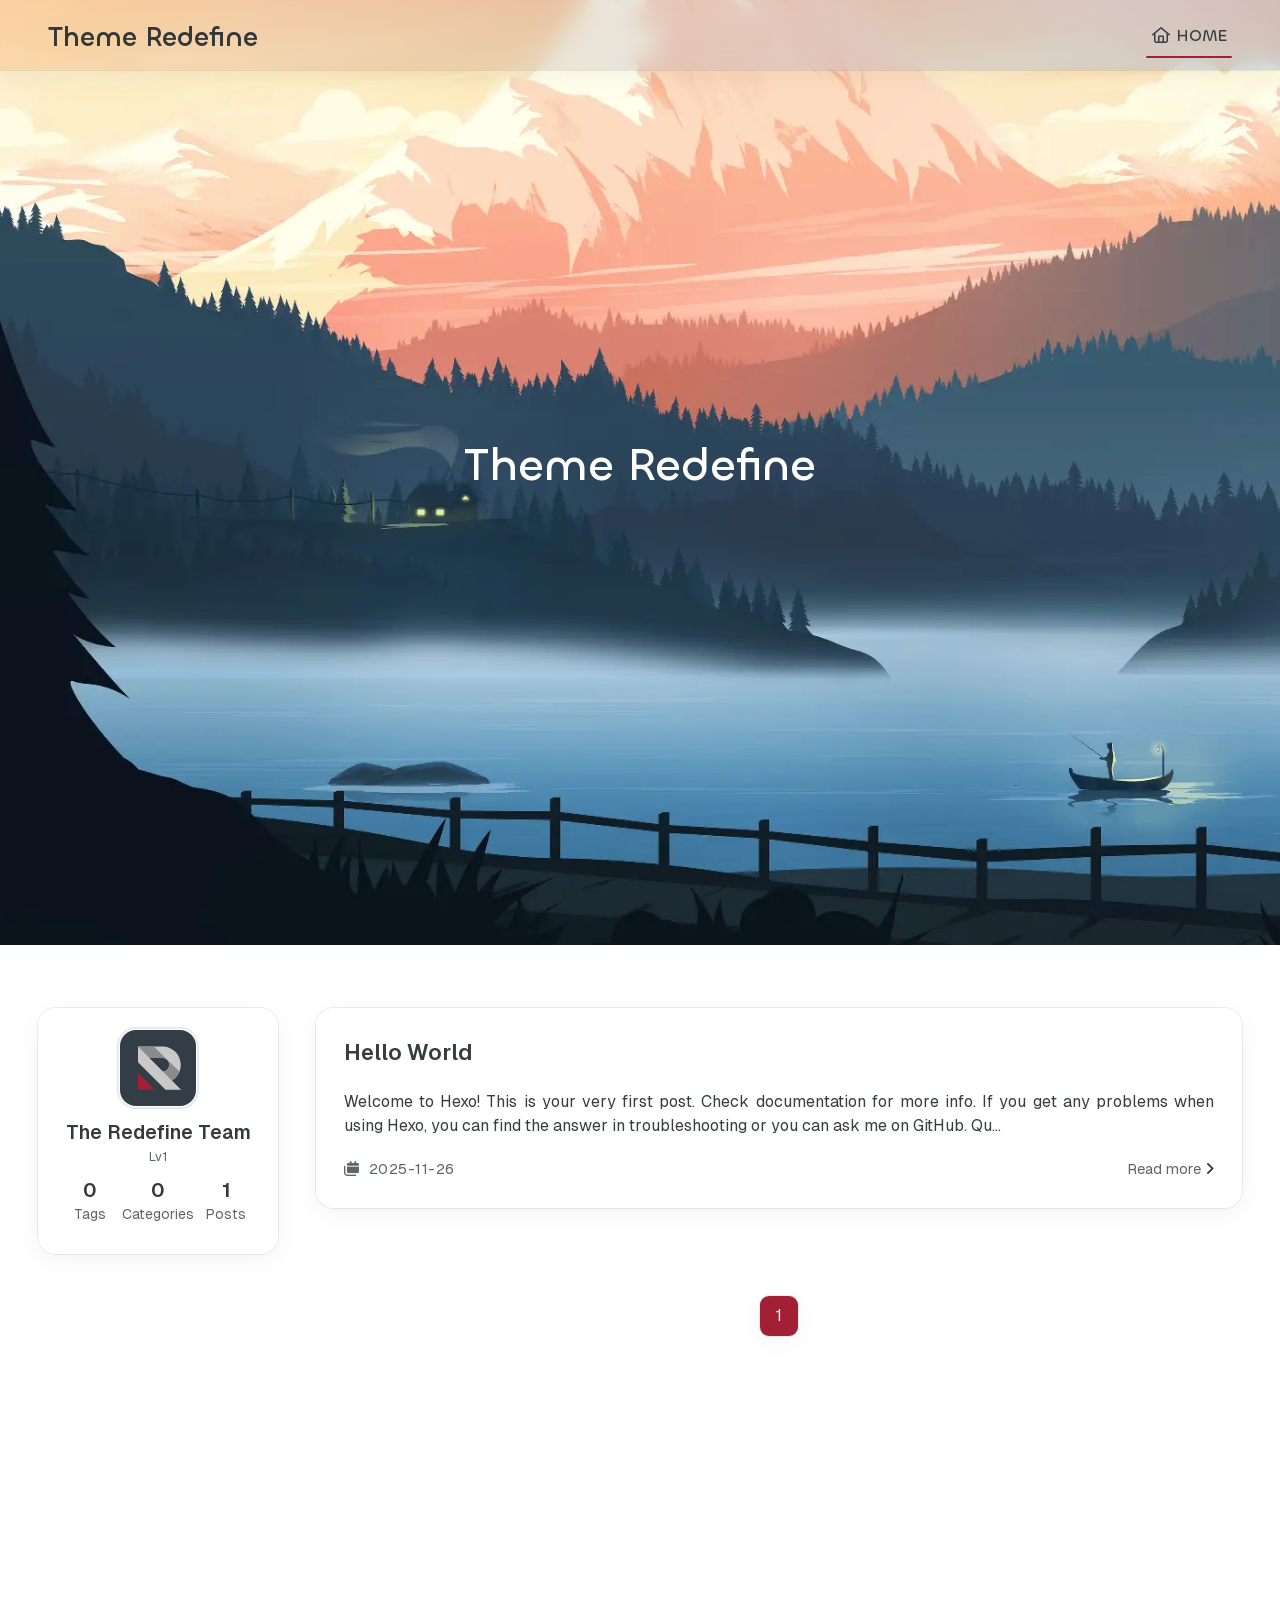
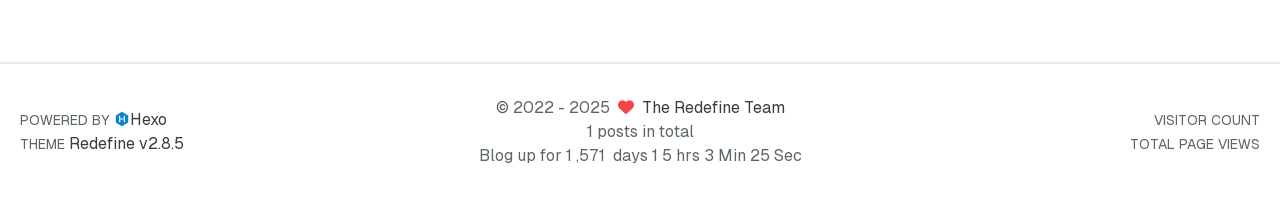
==== commit 823435f0: "Site updated: 2025-11-26 19:04:14" ====
--- a/index.html
+++ b/index.html
@@ -1,415 +1,769 @@
-  <!DOCTYPE html>
-  <html lang="en"  
-      data-theme-mode="auto"
-  >
-  <head>
-  <meta charset="utf-8">
-  
-  
-  
-  <script>window.REIMU_CONFIG = {};window.REIMU_CONFIG.icon_font = '4552607_4k4bc36ef96';window.REIMU_CONFIG.clipboard_tips = {"success":{"en":"Copy successfully (*^▽^*)"},"fail":{"en":"Copy failed (ﾟ⊿ﾟ)ﾂ"},"copyright":{"enable":false,"count":50,"license_type":"by-nc-sa"}};window.REIMU_CONFIG.clipboard_tips.copyright.content = 'All articles on this blog are licensed under the BY-NC-SA license agreement unless otherwise stated. Please indicate the source when reprinting!';window.REIMU_CONFIG.code_block = {"expand":true};window.REIMU_CONFIG.base = 'http://example.com';</script>
-  <title>
-    Hexo
-  </title>
-  <meta name="viewport" content="width=device-width, initial-scale=1, shrink-to-fit=no">
-    <link rel="preconnect" href="https://fonts.gstatic.com/" crossorigin><link rel="preload" as="style" href="https://fonts.googleapis.com/css?family=Mulish%3A400%2C400italic%2C700%2C700italic%7CNoto+Serif+SC%3A400%2C400italic%2C700%2C700italic&display=swap"><link rel="stylesheet" href="https://fonts.googleapis.com/css?family=Mulish%3A400%2C400italic%2C700%2C700italic%7CNoto+Serif+SC%3A400%2C400italic%2C700%2C700italic&display=swap" media="print" onload="this.media&#x3D;&#39;all&#39;">
-    <link rel="preload" href="//at.alicdn.com/t/c/font_4552607_4k4bc36ef96.woff2" as="font" type="font/woff2" crossorigin="anonymous">
-    
-<link rel="stylesheet" href="/css/loader.css">
-
-    <meta property="og:type" content="website">
+<!DOCTYPE html>
+<html lang="en">
+<head>
+    <meta charset="utf-8">
+    <meta name="viewport" content="width=device-width, initial-scale=1">
+    <meta name="keywords" content="Hexo Theme Redefine">
+    
+    <meta name="author" content="The Redefine Team">
+    
+    <!-- Completely eliminate flash of wrong theme -->
+    <script>
+        (function() {
+            const THEME_KEY = "REDEFINE-THEME-STATUS";
+            const DARK = "dark", LIGHT = "light";
+            
+            // Get preferred theme
+            function getTheme() {
+                try {
+                    const saved = localStorage.getItem(THEME_KEY);
+                    if (saved) {
+                        const { isDark } = JSON.parse(saved);
+                        return isDark ? DARK : LIGHT;
+                    }
+                } catch (e) {}
+                
+                return matchMedia("(prefers-color-scheme: dark)").matches ? DARK : LIGHT;
+            }
+            
+            // Apply theme to document
+            function applyTheme(theme) {
+                const isDark = theme === DARK;
+                const root = document.documentElement;
+                
+                // Set classes for compatibility
+                root.classList.add(theme);
+                root.classList.remove(isDark ? LIGHT : DARK);
+                root.style.colorScheme = theme;
+            }
+            
+            // Initial application
+            const theme = getTheme();
+            applyTheme(theme);
+            
+            // Listen for system preference changes
+            matchMedia("(prefers-color-scheme: dark)").addEventListener("change", ({ matches }) => {
+                // Only update if using system preference (no localStorage entry)
+                if (!localStorage.getItem(THEME_KEY)) {
+                    applyTheme(matches ? DARK : LIGHT);
+                }
+            });
+            
+            // Set body classes ASAP (before DOMContentLoaded)
+            (function() {
+                const addBodyClass = () => {
+                    const b = document.body;
+                    if (!b) return false;
+                    b.classList.add(theme + "-mode");
+                    return true;
+                };
+
+                // Try immediately
+                if (addBodyClass()) return;
+
+                // Observe until body exists
+                const mo = new MutationObserver(() => {
+                    if (addBodyClass()) mo.disconnect();
+                });
+                mo.observe(document.documentElement, { childList: true, subtree: true });
+            })();
+        })();
+    </script>
+    
+    <!-- preconnect -->
+    <link rel="preconnect" href="https://fonts.googleapis.com">
+    <link rel="preconnect" href="https://fonts.gstatic.com" crossorigin>
+
+    
+    <!--- Seo Part-->
+    
+    <link rel="canonical" href="http://example.com/"/>
+    <meta name="robots" content="index,follow">
+    <meta name="googlebot" content="index,follow">
+    <meta name="revisit-after" content="1 days">
+    
+    
+    
+        
+        <meta name="description" content="Hexo Theme Redefine, Redefine Your Hexo Journey.">
+<meta property="og:type" content="website">
 <meta property="og:title" content="Hexo">
 <meta property="og:url" content="http://example.com/index.html">
 <meta property="og:site_name" content="Hexo">
+<meta property="og:description" content="Hexo Theme Redefine, Redefine Your Hexo Journey.">
 <meta property="og:locale" content="en_US">
-<meta property="og:image" content="http://example.com/images/banner.webp">
+<meta property="og:image" content="http://example.com/images/redefine-og.webp">
 <meta property="article:author" content="John Doe">
 <meta name="twitter:card" content="summary">
-<meta name="twitter:image" content="http://example.com/images/banner.webp">
-    <link rel="alternate" href="/atom.xml" title="Hexo" type="application/atom+xml">
-    <link rel="shortcut icon" href="/images/favicon.ico">
+<meta name="twitter:image" content="http://example.com/images/redefine-og.webp">
+    
+    
+    <!--- Icon Part-->
+    <link rel="icon" type="image/png" href="/images/redefine-favicon.svg" sizes="192x192">
+    <link rel="apple-touch-icon" sizes="180x180" href="/images/redefine-favicon.svg">
+    <meta name="theme-color" content="#A31F34">
+    <link rel="shortcut icon" href="/images/redefine-favicon.svg">
+    <!--- Page Info-->
+    
+    <title>
+        
+            Theme Redefine - Redefine Your Hexo Journey.
+        
+    </title>
+
+    
+<link rel="stylesheet" href="/fonts/Chillax/chillax.css">
+
+
+    <!--- Inject Part-->
+    
+
+    
+<link rel="stylesheet" href="/css/style.css">
+
+
+    
+        
+<link rel="stylesheet" href="/css/build/tailwind.css">
+
+    
+
+    
+<link rel="stylesheet" href="/fonts/GeistMono/geist-mono.css">
+
+    
+<link rel="stylesheet" href="/fonts/Geist/geist.css">
+
+    <!--- Font Part-->
+    
+    
+    
+    
+    
+    
+
+    <script id="hexo-configurations">
+    window.config = {"hostname":"example.com","root":"/","language":"en"};
+    window.theme = {"articles":{"style":{"font_size":"16px","line_height":1.5,"image_border_radius":"14px","image_alignment":"center","image_caption":false,"link_icon":true,"delete_mask":false,"title_alignment":"left","headings_top_spacing":{"h1":"3.2rem","h2":"2.4rem","h3":"1.9rem","h4":"1.6rem","h5":"1.4rem","h6":"1.3rem"}},"word_count":{"enable":true,"count":true,"min2read":true},"author_label":{"enable":true,"auto":false,"list":[]},"code_block":{"copy":true,"style":"mac","highlight_theme":{"light":"github","dark":"vs2015"},"font":{"enable":false,"family":null,"url":null}},"toc":{"enable":true,"max_depth":3,"number":false,"expand":true,"init_open":true},"copyright":{"enable":true,"default":"cc_by_nc_sa"},"lazyload":true,"pangu_js":false,"recommendation":{"enable":false,"title":"推荐阅读","limit":3,"mobile_limit":2,"placeholder":"/images/wallhaven-wqery6-light.webp","skip_dirs":[]}},"colors":{"primary":"#A31F34","secondary":null,"default_mode":"light"},"global":{"fonts":{"chinese":{"enable":false,"family":null,"url":null},"english":{"enable":false,"family":null,"url":null},"title":{"enable":false,"family":null,"url":null}},"content_max_width":"1000px","sidebar_width":"210px","hover":{"shadow":true,"scale":false},"scroll_progress":{"bar":false,"percentage":true},"website_counter":{"url":"https://cn.vercount.one/js","enable":true,"site_pv":true,"site_uv":true,"post_pv":true},"single_page":true,"preloader":{"enable":false,"custom_message":null},"side_tools":{"gear_rotation":true,"auto_expand":false},"open_graph":{"enable":true,"image":"/images/redefine-og.webp","description":"Hexo Theme Redefine, Redefine Your Hexo Journey."},"google_analytics":{"enable":false,"id":null}},"home_banner":{"enable":true,"style":"fixed","image":{"light":"/images/wallhaven-wqery6-light.webp","dark":"/images/wallhaven-wqery6-dark.webp"},"title":"Theme Redefine","subtitle":{"text":[],"hitokoto":{"enable":false,"show_author":false,"api":"https://v1.hitokoto.cn"},"typing_speed":100,"backing_speed":80,"starting_delay":500,"backing_delay":1500,"loop":true,"smart_backspace":true},"text_color":{"light":"#fff","dark":"#d1d1b6"},"text_style":{"title_size":"2.8rem","subtitle_size":"1.5rem","line_height":1.2},"custom_font":{"enable":false,"family":null,"url":null},"social_links":{"enable":false,"style":"default","links":{"github":null,"instagram":null,"zhihu":null,"twitter":null,"email":null},"qrs":{"weixin":null}}},"plugins":{"feed":{"enable":false},"aplayer":{"enable":false,"type":"fixed","audios":[{"name":null,"artist":null,"url":null,"cover":null,"lrc":null}]},"mermaid":{"enable":false,"version":"11.4.1"}},"version":"2.8.5","navbar":{"auto_hide":false,"color":{"left":"#f78736","right":"#367df7","transparency":35},"width":{"home":"1200px","pages":"1000px"},"links":{"Home":{"path":"/","icon":"fa-regular fa-house"}},"search":{"enable":false,"preload":true}},"page_templates":{"friends_column":2,"tags_style":"blur"},"home":{"sidebar":{"enable":true,"position":"left","first_item":"menu","announcement":null,"show_on_mobile":true,"links":null},"article_date_format":"auto","excerpt_length":200,"categories":{"enable":true,"limit":3},"tags":{"enable":true,"limit":3}},"footerStart":"2022/8/17 11:45:14"};
+    window.lang_ago = {"second":"%s seconds ago","minute":"%s minutes ago","hour":"%s hours ago","day":"%s days ago","week":"%s weeks ago","month":"%s months ago","year":"%s years ago"};
+    window.data = {"masonry":false};
+  </script>
+    
+    <!--- Fontawesome Part-->
+    
+<link rel="stylesheet" href="/fontawesome/fontawesome.min.css">
+
+    
+<link rel="stylesheet" href="/fontawesome/brands.min.css">
+
+    
+<link rel="stylesheet" href="/fontawesome/solid.min.css">
+
+    
+<link rel="stylesheet" href="/fontawesome/regular.min.css">
+
+    
+    
+    
+    
+<meta name="generator" content="Hexo 8.1.1"></head>
+
+
+
+<body>
+	<div class="progress-bar-container">
+	
+
+	
+	<span class="pjax-progress-bar"></span>
+	<!--        <span class="swup-progress-icon">-->
+	<!--            <i class="fa-solid fa-circle-notch fa-spin"></i>-->
+	<!--        </span>-->
+	
+</div>
+
+<main class="page-container" id="swup">
+
+	
+	
+    <style>
+        .home-banner-container {
+            background: none !important;
+        }
+        .home-article-item,
+        .sidebar-links,
+        .sidebar-content,
+        a.page-number,
+        a.extend,
+        .sidebar-links .links:hover,
+        .right-bottom-tools,
+        footer.footer {
+            background-color: var(--background-color-transparent-80) !important;
+        }
+        .right-bottom-tools:hover,
+        a.page-number:hover,
+        a.extend:hover {
+            background-color: var(--primary-color) !important;
+        }
+        .site-info,
+        .home-article-sticky-label {
+            background-color: var(--background-color-transparent-15) !important;
+        }
+        .home-article-sticky-label {
+            backdrop-filter: none !important;
+        }
+    </style>
+    <div class="home-banner-background transition-fade fixed top-0 left-0 w-screen h-screen scale-125 sm:scale-110 box-border will-change-transform bg-cover">
+        <img src="/images/wallhaven-wqery6-light.webp" alt="home-banner-background" class="w-full h-full object-cover dark:hidden">
+        <img src="/images/wallhaven-wqery6-dark.webp" alt="home-banner-background" class="w-full h-full object-cover hidden dark:block">
+    </div>
+
+
+<div class="home-banner-container flex justify-center items-center transition-fade relative">
+    
+    <div class="content mt-8 flex flex-col justify-center items-center transition-fade-down">
+        <div class="description flex flex-col justify-center items-center w-screen font-medium text-center"
+        
+        >
+            Theme Redefine
+            
+            
+                <p><i id="subtitle"></i></p>
+            
+        </div>
+        
+    </div>
+    <script>
+        const scrollToMain = ()=> {
+            console.log('scroll');
+            const target = document.querySelector('.main-content-container');
+            target.scrollIntoView({ behavior: 'smooth'});
+        }
+
+        // QR code mobile interaction handling
+        document.addEventListener('DOMContentLoaded', function() {
+            const qrToggleItems = document.querySelectorAll('.qr-toggle-item');
+            let activeQrItem = null;
+
+            // Handle QR code toggle for mobile
+            qrToggleItems.forEach(item => {
+                const trigger = item.querySelector('.qr-trigger');
+                const popup = item.querySelector('.qr-popup');
+
+                // Add click event for mobile
+                trigger.addEventListener('click', function(e) {
+                    e.preventDefault();
+                    
+                    // Close any other open QR codes
+                    qrToggleItems.forEach(otherItem => {
+                        if (otherItem !== item) {
+                            otherItem.classList.remove('qr-active');
+                        }
+                    });
+
+                    // Toggle current QR code
+                    const isActive = item.classList.contains('qr-active');
+                    if (isActive) {
+                        item.classList.remove('qr-active');
+                        activeQrItem = null;
+                    } else {
+                        item.classList.add('qr-active');
+                        activeQrItem = item;
+                    }
+                });
+
+                // Remove focus styles on blur for mobile
+                trigger.addEventListener('blur', function() {
+                    // Small delay to allow for potential click events
+                    setTimeout(() => {
+                        if (activeQrItem !== item) {
+                            item.classList.remove('qr-active');
+                        }
+                    }, 100);
+                });
+            });
+
+            // Close QR codes when clicking outside
+            document.addEventListener('click', function(e) {
+                const isQrElement = e.target.closest('.qr-toggle-item');
+                if (!isQrElement && activeQrItem) {
+                    activeQrItem.classList.remove('qr-active');
+                    activeQrItem = null;
+                }
+            });
+        });
+    </script>
+    <style>
+        /* Mobile-specific QR code styles */
+        .qr-toggle-item.qr-active .qr-popup {
+            visibility: visible !important;
+            opacity: 1 !important;
+            transform: translateY(0) !important;
+        }
+        
+        /* Prevent button from staying in focus/hover state on mobile */
+        @media (hover: none) and (pointer: coarse) {
+            .qr-toggle-item:focus,
+            .qr-toggle-item:hover {
+                background-color: transparent;
+            }
+            
+            .qr-toggle-item .qr-trigger:focus,
+            .qr-toggle-item .qr-trigger:hover {
+                background-color: transparent;
+                color: inherit;
+            }
+            
+            /* Only show active state when explicitly toggled */
+            .qr-popup {
+                visibility: hidden !important;
+                opacity: 0 !important;
+            }
+        }
+    </style>
+</div>
+	
+
+	<div class="main-content-container flex flex-col justify-between min-h-dvh">
+		<div class="main-content-header">
+			<header class="navbar-container px-6 md:px-12">
+    <div class="navbar-content transition-navbar has-home-banner">
+        <div class="left">
+            
+            <a class="logo-title" href="/">
+                <h1>
+                Theme Redefine
+                </h1>
+            </a>
+        </div>
+
+        <div class="right">
+            <!-- PC -->
+            <div class="desktop">
+                <ul class="navbar-list">
+                    
+                        
+                            
+
+                            <li class="navbar-item">
+                                <!-- Menu -->
+                                <a class="active"
+                                   href="/"
+                                        >
+                                    <i class="fa-regular fa-house fa-fw"></i>
+                                    HOME
+                                    
+                                </a>
+
+                                <!-- Submenu -->
+                                
+                            </li>
+                    
+                    
+                </ul>
+            </div>
+            <!-- Mobile -->
+            <div class="mobile">
+                
+                <div class="icon-item navbar-bar">
+                    <div class="navbar-bar-middle"></div>
+                </div>
+            </div>
+        </div>
+    </div>
+
+    <!-- Mobile sheet -->
+    <div class="navbar-drawer h-dvh w-full absolute top-0 left-0 bg-background-color flex flex-col justify-between">
+        <ul class="drawer-navbar-list flex flex-col px-4 justify-center items-start">
+            
+                
+                    
+
+                    <li class="drawer-navbar-item text-base my-1.5 flex flex-col w-full">
+                        
+                        <a class="py-1.5 px-2 flex flex-row items-center justify-between gap-1 hover:!text-primary active:!text-primary text-2xl font-semibold group border-b border-border-color hover:border-primary w-full active"
+                           href="/"
+                        >
+                            <span>
+                                HOME
+                            </span>
+                            
+                                <i class="fa-regular fa-house fa-sm fa-fw"></i>
+                            
+                        </a>
+                        
+
+                        
+                    </li>
+            
+
+            
+            
+        </ul>
+
+        <div class="statistics flex justify-around my-2.5">
+    <a class="item tag-count-item flex flex-col justify-center items-center w-20" href="/tags">
+        <div class="number text-2xl sm:text-xl text-second-text-color font-semibold">0</div>
+        <div class="label text-third-text-color text-sm">Tags</div>
+    </a>
+    <a class="item tag-count-item flex flex-col justify-center items-center w-20" href="/categories">
+        <div class="number text-2xl sm:text-xl text-second-text-color font-semibold">0</div>
+        <div class="label text-third-text-color text-sm">Categories</div>
+    </a>
+    <a class="item tag-count-item flex flex-col justify-center items-center w-20" href="/archives">
+        <div class="number text-2xl sm:text-xl text-second-text-color font-semibold">1</div>
+        <div class="label text-third-text-color text-sm">Posts</div>
+    </a>
+</div>
+    </div>
+
+    <div class="window-mask"></div>
+
+</header>
+
+
+		</div>
+
+		<div class="main-content-body transition-fade-up">
+			
+			<div class="home-sidebar-container">
+    <div class="sticky-container sticky">
+        
+        
+            
+            <div class="sidebar-content" >
+                <div class="avatar flex justify-center">
+    <img src="/images/redefine-avatar.svg">
+</div>
+                <div class="author flex flex-col justify-center my-2.5 mx-0">
+    <div class="name">The Redefine Team</div>
+    
+        <div class="label">Lv1</div>
+    
+</div>
+                <div class="statistics flex justify-around my-2.5">
+    <a class="item tag-count-item flex flex-col justify-center items-center w-20" href="/tags">
+        <div class="number text-2xl sm:text-xl text-second-text-color font-semibold">0</div>
+        <div class="label text-third-text-color text-sm">Tags</div>
+    </a>
+    <a class="item tag-count-item flex flex-col justify-center items-center w-20" href="/categories">
+        <div class="number text-2xl sm:text-xl text-second-text-color font-semibold">0</div>
+        <div class="label text-third-text-color text-sm">Categories</div>
+    </a>
+    <a class="item tag-count-item flex flex-col justify-center items-center w-20" href="/archives">
+        <div class="number text-2xl sm:text-xl text-second-text-color font-semibold">1</div>
+        <div class="label text-third-text-color text-sm">Posts</div>
+    </a>
+</div>
+            </div>
+        
+
+    </div>
+</div>
+
+			
+
+			<div class="main-content">
+				<div class="home-content-container">
+    <ul class="home-article-list">
+        
+            <li class="home-article-item">
+
+                
+
+                
+
+                
+                <div class="flex flex-col gap-5 px-7 pb-7 pt-7">
+                    <h3 class="home-article-title">
+                        <a href="/2025/11/26/hello-world/">
+                            Hello World
+                        </a>
+                    </h3>
+
+                    <div class="home-article-content markdown-body">
+                        
+                            
+                            Welcome to Hexo! This is your very first post. Check documentation for more info. If you get any problems when using Hexo, you can find the answer in troubleshooting or you can ask me on GitHub.
+Qu...
+                        
+                    </div>
+
+                    <div class="home-article-meta-info-container">
+    <div class="home-article-meta-info">
+        <span><i class="fa-solid fa-calendars"></i>&nbsp;
+            <span class="home-article-date" data-date="Wed Nov 26 2025 17:20:32 GMT+0800">
+                
+                    2025-11-26
+                
+            </span>
+        </span>
+        
+        
+    </div>
+
+    <a href="/2025/11/26/hello-world/">Read more<span class="seo-reader-text">Hello World</span>&nbsp;<i class="fa-solid fa-angle-right"></i></a>
+</div>
+
+                </div>
+            </li>
+        
+    </ul>
+
+    <div class="home-paginator px-7 py-5">
+        <div class="paginator">
+	<span class="page-number current">1</span>
+</div>
   
-<link rel="stylesheet" href="/css/style.css">
-
-  <link rel="preload" as="style" onload="this.onload&#x3D;null;this.rel&#x3D;&#39;stylesheet&#39;" href="https://npm.webcache.cn/photoswipe@5.4.4/dist/photoswipe.css" integrity="sha384-IfxC36XL&#x2F;toUyJ939C73PcgMuRzAZuIzZxE38drsmO5p6jD7ei+Zx&#x2F;1oA&#x2F;0l8ysE" crossorigin="anonymous">
-    
-<script src="https://npm.webcache.cn/pace-js@1.2.4/pace.min.js" integrity="sha384-k6YtvFUEIuEFBdrLKJ3YAUbBki333tj1CSUisai5Cswsg9wcLNaPzsTHDswp4Az8" crossorigin="anonymous"></script>
-
-    
-<link rel="stylesheet" href="https://npm.webcache.cn/@reimujs/aos@0.1.2/dist/aos.css" integrity="sha384-GMRP93c6Hkz9JVKGAuRR3nTS7M07RwPgTFenXiosjq2VbVgvdDNcz1g6Mkj8AONa" crossorigin="anonymous">
-
-<meta name="generator" content="Hexo 8.1.1"></head>
-
-  <body>
-      <div id='loader'>
-    <div class="loading-left-bg loading-bg"></div>
-    <div class="loading-right-bg loading-bg"></div>
-    <div class="spinner-box">
-      <div class="loading-taichi rotate">
-          <svg width="150" height="150" viewBox="0 0 1024 1024" class="icon" version="1.1" xmlns="https://www.w3.org/2000/svg" shape-rendering="geometricPrecision">
-            <path d="M303.5 432A80 80 0 0 1 291.5 592A80 80 0 0 1 303.5 432z" fill="var(--red-1, #ff5252)" />
-            <path d="M512 65A447 447 0 0 1 512 959L512 929A417 417 0 0 0 512 95A417 417 0 0 0 512 929L512 959A447 447 0 0 1 512 65z 
-           M512 95A417 417 0 0 1 929 512A208.5 208.5 0 0 1 720.5 720.5L720.5 592A80 80 0 0 0 720.5 432A80 80 0 0 0 720.5 592L720.5 720.5A208.5 208.5 0 0 1 512 512A208.5 208.5 0 0 0 303.5 303.5A208.5 208.5 0 0 0 95 512A417 417 0 0 1 512 95z" fill="var(--red-1, #ff5252)" />
-          </svg>
-      </div>
-      <div class="loading-word">Loading...</div>
     </div>
-  </div>
-  </div>
-  <script>
-    var time = null;
-    var loaderEl = document.getElementById('loader');
-    var startLoading = () => {
-      time = Date.now();
-      loaderEl.classList.remove("loading");
-    }
-    var hideLoader = () => {
-      document.body.style.overflow = 'auto';
-      loader.classList.add('loading');
-    };
-
-    var endLoading = () => {
-      if (!time) {
-        hideLoader();
-      } else {
-        if (Date.now() - time > 500) {
-          time = null;
-          hideLoader();
-        } else {
-          setTimeout(endLoading, 500 - (Date.now() - time));
-          time = null;
-        }
-      }
-    }
-    window.addEventListener('DOMContentLoaded', endLoading);
-    loaderEl.addEventListener('click', endLoading);
-  </script>
-<div id="copy-tooltip"></div>
-<div id="heatmap-tooltip"></div>
-
-
-    <div id="container">
-      <div id="wrap">
-        <div id="header-nav">
-  <nav id="main-nav" aria-label="Primary navigation">
-        <a class="main-nav-link-wrap" href="/">
-          <div class="main-nav-icon icon rotate">
-              &#xe62b;
-          </div>
-          <span class="main-nav-link">Home</span>
-        </span>
-        <a class="main-nav-link-wrap" href="/archives">
-          <div class="main-nav-icon icon rotate">
-              &#xe62b;
-          </div>
-          <span class="main-nav-link">Archives</span>
-        </span>
-        <a class="main-nav-link-wrap" href="/about">
-          <div class="main-nav-icon icon rotate">
-              &#xe62b;
-          </div>
-          <span class="main-nav-link">About</span>
-        </span>
-        <a class="main-nav-link-wrap" href="/friend">
-          <div class="main-nav-icon icon rotate">
-              &#xe62b;
-          </div>
-          <span class="main-nav-link">Friend</span>
-        </span>
-    <a id="main-nav-toggle" class="nav-icon" aria-label="Toggle navigation" role="button"></a>
-  </nav>
-  <nav id="sub-nav" aria-label="Secondary navigation">
-      <a id="nav-rss-link" class="nav-icon" href="/atom.xml" title="RSS Feed" aria-label="RSS Feed" target="_blank"></a>
-  </nav>
-</div>
-<header id="header" aria-label="Site header">
-      <picture>
-      </picture>
-        <img  fetchpriority="high" src="/images/banner.webp" alt="">
-  <div id="header-outer">
-    <div id="header-title">
-          <span id="logo">
-            <h1 data-aos="slide-up">Hexo</h1>
-          </span>
-        <h2 id="subtitle-wrap" data-aos="slide-down">
-        </h2>
-    </div>
-  </div>
-</header>
-
-        <div id="content" aria-label="Page content"  class="sidebar-right" >
-          <aside id="sidebar" aria-label="Sidebar">
-  <div class="sidebar-wrapper-container ">
-  <div class="sidebar-wrapper">
-    <div class="sidebar-wrap" data-aos="fade-up">
-        <div class="sidebar-author">
-  <img data-src="/avatar/avatar.webp" data-sizes="auto" alt="John Doe" class="lazyload">
-  <div class="sidebar-author-name">John Doe</div>
-  <div class="sidebar-description"></div>
-</div>
-<div class="sidebar-state">
-  <div class="sidebar-state-article">
-    <div>Post</div>
-    <div class="sidebar-state-number">1</div>
-  </div>
-  <div class="sidebar-state-category">
-    <div>Category</div>
-    <div class="sidebar-state-number">0</div>
-  </div>
-  <div class="sidebar-state-tag">
-    <div>Tag</div>
-    <div class="sidebar-state-number">0</div>
-  </div>
-</div>
-<div class="sidebar-social">
-</div>
-<div class="sidebar-menu">
-      <div class="sidebar-menu-link-wrap">
-        <a class="sidebar-menu-link-dummy" href="/" aria-label="Home"></a>
-        <div class="sidebar-menu-icon icon rotate">
-            &#xe62b;
+</div>
+
+			</div>
+
+			
+		</div>
+
+		<div class="main-content-footer">
+			<footer class="footer mt-5 py-5 h-auto text-base text-third-text-color relative border-t-2 border-t-border-color">
+    <div class="info-container py-3 text-center">
+        
+        <div class="text-center">
+            &copy;
+            
+              <span>2022</span>
+              -
+            
+            2025&nbsp;&nbsp;<i class="fa-solid fa-heart fa-beat" style="--fa-animation-duration: 0.5s; color: #f54545"></i>&nbsp;&nbsp;<a href="/">The Redefine Team</a>
+            
+                
+                <p class="post-count space-x-0.5">
+                    <span>
+                        1 posts in total
+                    </span>
+                    
+                </p>
+            
         </div>
-        <div class="sidebar-menu-link">Home</div>
-      </div>
-      <div class="sidebar-menu-link-wrap">
-        <a class="sidebar-menu-link-dummy" href="/archives" aria-label="Archives"></a>
-        <div class="sidebar-menu-icon icon rotate">
-            &#xe62b;
+        
+            <script data-swup-reload-script src="https://cn.vercount.one/js"></script>
+            <div class="relative text-center lg:absolute lg:right-[20px] lg:top-1/2 lg:-translate-y-1/2 lg:text-right">
+                
+                    <span id="busuanzi_container_site_uv" class="lg:!block">
+                        <span class="text-sm">VISITOR COUNT</span>
+                        <span id="busuanzi_value_site_uv"></span>
+                    </span>
+                
+                
+                    <span id="busuanzi_container_site_pv" class="lg:!block">
+                        <span class="text-sm">TOTAL PAGE VIEWS</span>
+                        <span id="busuanzi_value_site_pv"></span>
+                    </span>
+                
+            </div>
+        
+        <div class="relative text-center lg:absolute lg:left-[20px] lg:top-1/2 lg:-translate-y-1/2 lg:text-left">
+            <span class="lg:block text-sm">POWERED BY <?xml version="1.0" encoding="utf-8"?><!DOCTYPE svg PUBLIC "-//W3C//DTD SVG 1.1//EN" "http://www.w3.org/Graphics/SVG/1.1/DTD/svg11.dtd"><svg class="relative top-[2px] inline-block align-baseline" version="1.1" id="圖層_1" xmlns="http://www.w3.org/2000/svg" xmlns:xlink="http://www.w3.org/1999/xlink" x="0px" y="0px" width="1rem" height="1rem" viewBox="0 0 512 512" enable-background="new 0 0 512 512" xml:space="preserve"><path fill="#0E83CD" d="M256.4,25.8l-200,115.5L56,371.5l199.6,114.7l200-115.5l0.4-230.2L256.4,25.8z M349,354.6l-18.4,10.7l-18.6-11V275H200v79.6l-18.4,10.7l-18.6-11v-197l18.5-10.6l18.5,10.8V237h112v-79.6l18.5-10.6l18.5,10.8V354.6z"/></svg><a target="_blank" class="text-base" href="https://hexo.io">Hexo</a></span>
+            <span class="text-sm lg:block">THEME&nbsp;<a class="text-base" target="_blank" href="https://github.com/EvanNotFound/hexo-theme-redefine">Redefine v2.8.5</a></span>
         </div>
-        <div class="sidebar-menu-link">Archives</div>
-      </div>
-      <div class="sidebar-menu-link-wrap">
-        <a class="sidebar-menu-link-dummy" href="/about" aria-label="About"></a>
-        <div class="sidebar-menu-icon icon rotate">
-            &#xe62b;
-        </div>
-        <div class="sidebar-menu-link">About</div>
-      </div>
-      <div class="sidebar-menu-link-wrap">
-        <a class="sidebar-menu-link-dummy" href="/friend" aria-label="Friend"></a>
-        <div class="sidebar-menu-icon icon rotate">
-            &#xe62b;
-        </div>
-        <div class="sidebar-menu-link">Friend</div>
-      </div>
-</div>
-
-    </div>
-  </div>
-  <div class="sidebar-widget">
-  </div>
-  </div>
-</aside>
-
-          <section id="main" aria-label="Main content">      <div class="post-wrapper">
-  <div class="post-wrap left" data-aos="fade-up">
-      <a class="post-link" href="/2025/11/26/hello-world/" aria-label="Hello World" title="Hello World"></a>
-    <div class="post-cover left">
-          <img data-src="/images/banner.webp" data-sizes="auto" alt="Hello World" class="lazyload">
-    </div>
-    <div class="post-info">
-      <div class="post-meta">
-        <span><span class="icon-calendar"></span>2025-11-26</span>
-        <span><span class="icon-pencil"></span>75 words</span>
-        <span><span class="icon-clock"></span>1 min</span>
-      </div>
-      <h2 class="post-title">Hello World</h2>
-      <article class="post-article">
-          Welcome to Hexo! This is your very first post. Check documentation for more info. If you get any problems when using Hexo, you can find the answer in troubleshooting or you can ask me on GitHub.
-Quick StartCreate a new post1$ hexo new &amp;quot;My New Post&amp;quot;
-
-More info: Writing
-Run server1$ hexo ser
-      </article>
-    </div>
-  </div>
-</div>
-
-</section>
-        </div>
-        <footer id="footer" aria-label="Site footer">
-  <div style="width: 100%; overflow: hidden">
-    <div class="footer-line"></div>
-  </div>
-  <div id="footer-info">
-    <div>
-      <span class="icon-copyright"></span>
-        2020-2025
-      <span class="footer-info-sep rotate"></span>
-      John Doe
-    </div>
-      <div>
-        Powered by&nbsp;<a href="https://hexo.io/" rel="noopener nofollow noreferrer" target="_blank">Hexo</a>&nbsp;
-        Theme.<a href="https://github.com/D-Sketon/hexo-theme-reimu" rel="noopener nofollow noreferrer" target="_blank">Reimu</a>
-      </div>
-      <div>
-        <span class="icon-brush"></span>
-        75
-        &nbsp;|&nbsp;
-        <span class="icon-coffee"></span>
-        00:01
-      </div>
-      <div>
-        <span class="icon-eye"></span>
-        <span id="busuanzi_container_site_pv">Number of visits&nbsp;<span id="busuanzi_value_site_pv"></span></span>
-        &nbsp;|&nbsp;
-        <span class="icon-user"></span>
-        <span id="busuanzi_container_site_uv">Number of visitors&nbsp;<span id="busuanzi_value_site_uv"></span></span>
-      </div>
-  </div>
+        
+        
+            <div>
+                Blog up for <span class="odometer" id="runtime_days" ></span> days <span class="odometer" id="runtime_hours"></span> hrs <span class="odometer" id="runtime_minutes"></span> Min <span class="odometer" id="runtime_seconds"></span> Sec
+            </div>
+        
+        
+            <script data-swup-reload-script>
+                try {
+                    function odometer_init() {
+                    const elements = document.querySelectorAll('.odometer');
+                    elements.forEach(el => {
+                        new Odometer({
+                            el,
+                            format: '( ddd).dd',
+                            duration: 200
+                        });
+                    });
+                    }
+                    odometer_init();
+                } catch (error) {}
+            </script>
+        
+        
+        
+    </div>  
 </footer>
-
-          <div class="sidebar-top">
-            <div class="sidebar-top-taichi rotate"></div>
-            <div class="arrow-up"></div>
-          </div>
-        <div id="mask" class="hide"></div>
-      </div>
-      <nav id="mobile-nav" aria-label="Mobile navigation">
-  <div class="sidebar-wrap">
-      <div class="sidebar-author">
-  <img data-src="/avatar/avatar.webp" data-sizes="auto" alt="John Doe" class="lazyload">
-  <div class="sidebar-author-name">John Doe</div>
-  <div class="sidebar-description"></div>
-</div>
-<div class="sidebar-state">
-  <div class="sidebar-state-article">
-    <div>Post</div>
-    <div class="sidebar-state-number">1</div>
-  </div>
-  <div class="sidebar-state-category">
-    <div>Category</div>
-    <div class="sidebar-state-number">0</div>
-  </div>
-  <div class="sidebar-state-tag">
-    <div>Tag</div>
-    <div class="sidebar-state-number">0</div>
-  </div>
-</div>
-<div class="sidebar-social">
-</div>
-<div class="sidebar-menu">
-      <div class="sidebar-menu-link-wrap">
-        <a class="sidebar-menu-link-dummy" href="/" aria-label="Home"></a>
-        <div class="sidebar-menu-icon icon rotate">
-            &#xe62b;
-        </div>
-        <div class="sidebar-menu-link">Home</div>
-      </div>
-      <div class="sidebar-menu-link-wrap">
-        <a class="sidebar-menu-link-dummy" href="/archives" aria-label="Archives"></a>
-        <div class="sidebar-menu-icon icon rotate">
-            &#xe62b;
-        </div>
-        <div class="sidebar-menu-link">Archives</div>
-      </div>
-      <div class="sidebar-menu-link-wrap">
-        <a class="sidebar-menu-link-dummy" href="/about" aria-label="About"></a>
-        <div class="sidebar-menu-icon icon rotate">
-            &#xe62b;
-        </div>
-        <div class="sidebar-menu-link">About</div>
-      </div>
-      <div class="sidebar-menu-link-wrap">
-        <a class="sidebar-menu-link-dummy" href="/friend" aria-label="Friend"></a>
-        <div class="sidebar-menu-icon icon rotate">
-            &#xe62b;
-        </div>
-        <div class="sidebar-menu-link">Friend</div>
-      </div>
-</div>
-
-  </div>
-</nav>
-
-    </div>
-    
-<script src="https://npm.webcache.cn/lazysizes@5.3.2/lazysizes.min.js" integrity="sha384-3gT&#x2F;vsepWkfz&#x2F;ff7PpWNUeMzeWoH3cDhm&#x2F;A8jM7ouoAK0&#x2F;fP&#x2F;9bcHHR5kHq2nf+e" crossorigin="anonymous"></script>
-
-
-<script src="https://npm.webcache.cn/clipboard@2.0.11/dist/clipboard.min.js" integrity="sha384-J08i8An&#x2F;QeARD9ExYpvphB8BsyOj3Gh2TSh1aLINKO3L0cMSH2dN3E22zFoXEi0Q" crossorigin="anonymous"></script>
-
-
-
-
-<script src="/js/script.js"></script>
+		</div>
+	</div>
+
+	
+
+	<div class="right-side-tools-container">
+		<div class="side-tools-container">
+	<ul class="hidden-tools-list">
+		<li class="right-bottom-tools tool-font-adjust-plus flex justify-center items-center">
+			<i class="fa-regular fa-magnifying-glass-plus"></i>
+		</li>
+
+		<li class="right-bottom-tools tool-font-adjust-minus flex justify-center items-center">
+			<i class="fa-regular fa-magnifying-glass-minus"></i>
+		</li>
+
+		<li class="right-bottom-tools tool-dark-light-toggle flex justify-center items-center">
+			<i class="fa-regular fa-moon"></i>
+		</li>
+
+		<!-- rss -->
+		
+
+		
+
+		<li class="right-bottom-tools tool-scroll-to-bottom flex justify-center items-center">
+			<i class="fa-regular fa-arrow-down"></i>
+		</li>
+	</ul>
+
+	<ul class="visible-tools-list">
+		<li class="right-bottom-tools toggle-tools-list flex justify-center items-center">
+			<i class="fa-regular fa-cog fa-spin"></i>
+		</li>
+		
+		<li class="right-bottom-tools tool-scroll-to-top flex justify-center items-center">
+			<i class="arrow-up fas fa-arrow-up"></i>
+			<span class="percent"></span>
+		</li>
+		
+		
+	</ul>
+</div>
+	</div>
+
+	<div class="image-viewer-container">
+	<img src="">
+</div>
+
+	
+
+</main>
+
+
+
+<script src="/js/build/libs/Swup.min.js"></script>
+
+<script src="/js/build/libs/SwupSlideTheme.min.js"></script>
+
+<script src="/js/build/libs/SwupScriptsPlugin.min.js"></script>
+
+<script src="/js/build/libs/SwupProgressPlugin.min.js"></script>
+
+<script src="/js/build/libs/SwupScrollPlugin.min.js"></script>
+
+<script src="/js/build/libs/SwupPreloadPlugin.min.js"></script>
+
+<script>
+    const swup = new Swup({
+        plugins: [
+            new SwupScriptsPlugin({
+                optin: true,
+            }),
+            new SwupProgressPlugin(),
+            new SwupScrollPlugin({
+                offset: 80,
+            }),
+            new SwupSlideTheme({
+                mainElement: ".main-content-body",
+            }),
+            new SwupPreloadPlugin(),
+        ],
+        containers: ["#swup"],
+    });
+</script>
+
+
+
+
+	
+<script src="/js/build/tools/imageViewer.js" type="module"></script>
+
+<script src="/js/build/utils.js" type="module"></script>
+
+<script src="/js/build/main.js" type="module"></script>
+
+<script src="/js/build/layouts/navbarShrink.js" type="module"></script>
+
+<script src="/js/build/tools/scrollTopBottom.js" type="module"></script>
+
+<script src="/js/build/tools/lightDarkSwitch.js" type="module"></script>
+
+<script src="/js/build/layouts/categoryList.js" type="module"></script>
+
+
+
+
+
+    
+<script src="/js/build/tools/codeBlock.js" type="module"></script>
+
+
+
+
+    
+<script src="/js/build/layouts/lazyload.js" type="module"></script>
+
+
+
+
+    
+<script src="/js/build/tools/runtime.js"></script>
+
+    
+<script src="/js/build/libs/odometer.min.js"></script>
+
+    
+<link rel="stylesheet" href="/assets/odometer-theme-minimal.css">
+
+
 
 
   
-<script src="/js/aos.js"></script>
-
-  <script>
-    var aosInit = () => {
-      AOS.init({
-        duration: 1000,
-        easing: "ease",
-        once: true,
-        offset: 50,
-      });
-    };
-    if (document.readyState === 'loading') {
-      document.addEventListener('DOMContentLoaded', aosInit);
-    } else {
-      aosInit();
-    }
-  </script>
-
-
-<script src="/js/pjax_script.js" data-pjax></script>
-
-
-
+<script src="/js/build/libs/Typed.min.js"></script>
 
   
-<script src="https://npm.webcache.cn/mouse-firework@0.1.1/dist/index.umd.js" integrity="sha384-8LyaidD9GPxQQgLJO&#x2F;WRw&#x2F;O2h3BoNq&#x2F;ApI&#x2F;ecpvM6RsrCz2qP2ppBXUKihP4V&#x2F;2d" crossorigin="anonymous"></script>
-
-  <script>
-    if (!false || !window.matchMedia('(max-width: 768px)').matches) {
-      window.firework && window.firework(JSON.parse('{"excludeElements":["a","button"],"particles":[{"shape":"circle","move":["emit"],"easing":"easeOutExpo","colors":["var(--red-1)","var(--red-2)","var(--red-3)","var(--red-4)"],"number":20,"duration":[1200,1800],"shapeOptions":{"radius":[16,32],"alpha":[0.3,0.5]}},{"shape":"circle","move":["diffuse"],"easing":"easeOutExpo","colors":["var(--red-0)"],"number":1,"duration":[1200,1800],"shapeOptions":{"radius":20,"alpha":[0.2,0.5],"lineWidth":6}}]}'));
-    }
-  </script>
-
-
-
-
-
-<div id="lazy-script">
-  <div>
-  </div>
-</div>
-
-
-  <script>
-    console.log(String.raw`%c 
- ______     ______     __     __    __     __  __    
-/\  == \   /\  ___\   /\ \   /\ "-./  \   /\ \/\ \   
-\ \  __<   \ \  __\   \ \ \  \ \ \-./\ \  \ \ \_\ \  
- \ \_\ \_\  \ \_____\  \ \_\  \ \_\ \ \_\  \ \_____\ 
-  \/_/ /_/   \/_____/   \/_/   \/_/  \/_/   \/_____/ 
-                                                  
-`,'color: #ff5252;')
-    console.log('%c Theme.Reimu v' + '1.11.0' + ' %c https://github.com/D-Sketon/hexo-theme-reimu ', 'color: white; background: #ff5252; padding:5px 0;', 'padding:4px;border:1px solid #ff5252;')
-  </script>
-  
-
-
-  
-<script src="https://npm.webcache.cn/busuanzi@2.3.0/bsz.pure.mini.js" integrity="sha384-0M75wtSkhjIInv4coYlaJU83+OypaRCIq2SukQVQX04eGTCBXJDuWAbJet56id+S" crossorigin="anonymous" async></script>
-
-
-<script>
-  if ('serviceWorker' in navigator) {
-    navigator.serviceWorker.getRegistrations().then((registrations) => {
-      for (let registration of registrations) {
-        registration.unregister();
-      }
-    });
-  }
-</script>
-
-
-
-
-
-  </body>
-  </html>
+<script src="/js/build/plugins/typed.js" type="module"></script>
+
+
+
+
+
+
+
+
+    
+<script src="/js/build/libs/anime.min.js"></script>
+
+
+
+
+
+    
+<script src="/js/build/tools/tocToggle.js" type="module" data-swup-reload-script=""></script>
+
+<script src="/js/build/layouts/toc.js" type="module" data-swup-reload-script=""></script>
+
+<script src="/js/build/plugins/tabs.js" type="module" data-swup-reload-script=""></script>
+
+
+
+
+<script src="/js/build/libs/moment-with-locales.min.js" data-swup-reload-script=""></script>
+
+
+<script src="/js/build/layouts/essays.js" type="module" data-swup-reload-script=""></script>
+
+
+
+
+
+	
+</body>
+
+</html>
--- a/fonts/Chillax/chillax.css
+++ b/fonts/Chillax/chillax.css
@@ -0,0 +1,39 @@
+/**
+ * @license
+ *
+ * Font Family: Chillax
+ * Designed by: Manushi Parikh
+ * URL: https://www.fontshare.com/fonts/chillax
+ * © 2023 Indian Type Foundry
+ *
+ * Font Style:
+ * Chillax Variable(Variable font)
+ *
+*/
+
+
+/**
+* This is a variable font
+* You can controll variable axes as shown below:
+* font-variation-settings: 'wght' 700.0;
+*
+* available axes:
+
+* 'wght' (range from 200.0 to 700.0)
+
+*/
+
+@font-face {
+    font-family: 'Chillax-Variable';
+    src:local('Chillax-Variable'),
+        local('ChillaxVariable'),
+        local('Chillax Variable'),
+        local('Chillax'),
+        url('Chillax-Variable.woff2') format('woff2'),
+        url('Chillax-Variable.woff') format('woff'),
+        url('Chillax-Variable.ttf') format('truetype');
+    font-weight: 200 700;
+    font-display: swap;
+    font-style: normal;
+}
+
--- a/css/style.css
+++ b/css/style.css
@@ -1,3033 +1,6163 @@
-:root {
-  --red-0: #ff0000;
-  --red-1: #ff5252;
-  --red-2: #ff7c7c;
-  --red-3: #ffafaf;
-  --red-4: #ffd0d0;
-  --red-5: #ffecec;
-  --red-5-5: #fff3f3;
-  --red-6: #fff7f7;
-  --grey-9: #888;
-  --grey-7: var(--color-default);
-  --color-archive-year: #000;
-  --color-default: #444;
-  --color-border: var(--red-3);
-  --color-link: var(--red-1);
-  --color-background: #eee;
-  --color-code-background: #f8f8f8;
-  --color-header-background: rgba(255,255,255,0.9);
-  --color-footer-background: #fff;
-  --color-mobile-nav-background: #fff;
-  --color-wrap: #fff;
-  --color-sticky: #fff;
-  --color-h2-border: #eee;
-  --color-meta-shadow: var(--red-6);
-  --color-hover-shadow: rgba(120,120,120,0.15);
-  --color-h2-after: var(--red-1);
-  --color-red-6-shadow: rgba(255, 78, 78, 0.6);
-  --color-red-3-shadow: rgba(255, 78, 78, 0.3);
-  --highlight-nav: #f5f5f5;
-  --highlight-scrollbar: #d6d6d6;
-  --highlight-background: #fdfdfd;
-  --highlight-selection: #e9e9e988;
-  --highlight-foreground: #24292e;
-  --highlight-comment: #7d7d7d;
-  --highlight-red: #d73a49;
-  --highlight-orange: #e36209;
-  --highlight-yellow: #cb911d;
-  --highlight-green: #22863a;
-  --highlight-aqua: #005cc5;
-  --highlight-blue: #032f62;
-  --highlight-purple: #6f42c1;
-  --highlight-deletion: #b31d28;
-  --highlight-deletion-bg: #ffeef0;
-  --highlight-addition: #22863a;
-  --highlight-addition-bg: #f0fff4;
-  --cursor-default: url("../images/cursor/reimu-cursor-default.png"), auto;
-  --cursor-pointer: url("../images/cursor/reimu-cursor-pointer.png"), pointer;
-  --cursor-text: url("../images/cursor/reimu-cursor-text.png"), text;
-  --footer-icon: url("../images/taichi.png");
-  --sponsor-icon: url("../images/taichi.png");
-  --top-icon: url("../images/taichi.png");
-  --shadow-meta: 0 0 5px 2px var(--color-meta-shadow);
-  --shadow-meta-hover: 0 0 6px 4px var(--color-meta-shadow);
-  --shadow-card: 0 0 10px 2px var(--color-hover-shadow);
-  --shadow-card-hover: 0 0 10px 4px var(--color-hover-shadow);
-  --shadow-red-6-shadow: 0 0 8px var(--color-red-6-shadow);
-}
-[data-theme='dark']:root {
-  --red-0: var(--red-1);
-  --red-4: rgba(255, 208, 208, 0.5);
-  --red-5: rgba(255,228,228,0.15);
-  --red-5-5: rgba(255,236,236,0.05);
-  --red-6: rgba(255, 243, 243, 0.2);
-  --color-archive-year: #999;
-  --color-default: #999;
-  --color-border: var(--red-5);
-  --color-background: #21252b;
-  --color-code-background: rgba(232,232,232,0.1);
-  --color-header-background: #222;
-  --color-footer-background: #21252b;
-  --color-mobile-nav-background: #21252b;
-  --color-wrap: #272b30;
-  --color-h2-border: #47474a;
-  --color-meta-shadow: rgba(0,0,0,0.2);
-  --color-hover-shadow: rgba(0,0,0,0.2);
-  --highlight-nav: #222830;
-  --highlight-scrollbar: #454d59;
-  --highlight-background: #1e2027;
-  --highlight-selection: #51515155;
-  --highlight-foreground: #c9d1d9;
-  --highlight-comment: #8b949e;
-  --highlight-red: #ff7b72;
-  --highlight-orange: #ffa657;
-  --highlight-yellow: #ffcc66;
-  --highlight-green: #7ee787;
-  --highlight-aqua: #a5d6ff;
-  --highlight-blue: #79c0ff;
-  --highlight-purple: #d2a8ff;
-  --highlight-deletion: #ffa198;
-  --highlight-deletion-bg: #490202;
-  --highlight-addition: #7ee787;
-  --highlight-addition-bg: #04260f;
-}
-[data-theme='dark']:root img {
-  filter: brightness(70%);
-}
-[data-theme='dark']:root .pswp__img {
-  opacity: 1;
-  filter: none;
-  animation: none;
-}
-[data-theme='dark']:root img.lazyloaded {
-  opacity: 1;
-  animation: blur-darken 0.8s ease-in-out forwards;
-}
-body [data-aos='fade-up'] {
-  transform: translate3d(0, 30px, 0);
-}
-body [data-aos='zoom-in'] {
-  transform: scale(0.8);
-}
-[data-aos^=fade],
-[data-aos^=zoom] {
-  transition-property: all !important;
-}
-@keyframes blur {
-  0% {
-    filter: blur(10px);
-  }
-  to {
-    filter: blur(0);
-  }
-}
-@keyframes blur-darken {
-  0% {
-    filter: blur(10px) brightness(70%);
-  }
-  to {
-    filter: blur(0) brightness(70%);
-  }
-}
-@keyframes fade-in-blur {
-  0% {
-    opacity: 0;
-    filter: blur(10px);
-  }
-  100% {
-    opacity: 1;
-    filter: blur(0);
-  }
-}
-@keyframes rotate-all {
-  100% {
-    transform: rotate(360deg);
-  }
-}
-@keyframes transform-all {
-  100% {
-    transform: translateX(-100px);
-  }
-}
-.article-entry h1 {
-  font-size: 2.25em;
-}
-.article-entry h2 {
-  font-size: 1.75em;
+.title-hover-animation {
+  display: inline-block;
   position: relative;
-}
-.article-entry h2:before {
+  border-bottom: none;
+  line-height: 1.3;
+  vertical-align: top;
+  color: var(--second-text-color);
+}
+.title-hover-animation::before {
   content: '';
   position: absolute;
   width: 100%;
-  border-bottom: 1px solid var(--color-h2-border);
-  bottom: -15px;
-  box-sizing: unset;
-  transition: 1s;
-}
-.article-entry h2:after {
+  height: 2px;
+  bottom: -4px;
+  left: 0;
+  background-color: var(--second-text-color);
+  visibility: hidden;
+  transform: scaleX(0);
+  transition-property: color, background, box-shadow, border-color, visibility, transform;
+  transition-delay: 0s, 0s, 0s, 0s, 0s, 0s;
+  transition-duration: 0.2s, 0.2s, 0.2s, 0.2s, 0.2s, 0.2s;
+  transition-timing-function: ease, ease, ease, ease, ease-in-out, ease-in-out;
+}
+@-moz-keyframes fade-in-down {
+  0% {
+    opacity: 0;
+    transform: translateY(-50px);
+  }
+  100% {
+    opacity: 1;
+    transform: translateY(0);
+  }
+}
+@-webkit-keyframes fade-in-down {
+  0% {
+    opacity: 0;
+    transform: translateY(-50px);
+  }
+  100% {
+    opacity: 1;
+    transform: translateY(0);
+  }
+}
+@-o-keyframes fade-in-down {
+  0% {
+    opacity: 0;
+    transform: translateY(-50px);
+  }
+  100% {
+    opacity: 1;
+    transform: translateY(0);
+  }
+}
+@keyframes fade-in-down {
+  0% {
+    opacity: 0;
+    transform: translateY(-50px);
+  }
+  100% {
+    opacity: 1;
+    transform: translateY(0);
+  }
+}
+@-moz-keyframes icon-animate {
+  0%, 100% {
+    transform: scale(1);
+  }
+  10%, 30% {
+    transform: scale(0.88);
+  }
+  20%, 40%, 60%, 80% {
+    transform: scale(1.08);
+  }
+  50%, 70% {
+    transform: scale(1.08);
+  }
+}
+@-webkit-keyframes icon-animate {
+  0%, 100% {
+    transform: scale(1);
+  }
+  10%, 30% {
+    transform: scale(0.88);
+  }
+  20%, 40%, 60%, 80% {
+    transform: scale(1.08);
+  }
+  50%, 70% {
+    transform: scale(1.08);
+  }
+}
+@-o-keyframes icon-animate {
+  0%, 100% {
+    transform: scale(1);
+  }
+  10%, 30% {
+    transform: scale(0.88);
+  }
+  20%, 40%, 60%, 80% {
+    transform: scale(1.08);
+  }
+  50%, 70% {
+    transform: scale(1.08);
+  }
+}
+@keyframes icon-animate {
+  0%, 100% {
+    transform: scale(1);
+  }
+  10%, 30% {
+    transform: scale(0.88);
+  }
+  20%, 40%, 60%, 80% {
+    transform: scale(1.08);
+  }
+  50%, 70% {
+    transform: scale(1.08);
+  }
+}
+:root {
+  --background-color: #fff;
+  --background-color-transparent: rgba(255,255,255,0.6);
+  --background-color-transparent-15: rgba(255,255,255,0.15);
+  --background-color-transparent-40: rgba(255,255,255,0.4);
+  --background-color-transparent-80: rgba(255,255,255,0.8);
+  --second-background-color: #fafafa;
+  --third-background-color: #f7f7f7;
+  --third-background-color-transparent: rgba(241,241,241,0.6);
+  --primary-color: #a31f34;
+  --first-text-color: #323739;
+  --second-text-color: #343a3c;
+  --third-text-color: #5c6669;
+  --fourth-text-color: #eaeced;
+  --default-text-color: #373d3f;
+  --invert-text-color: #bebec6;
+  --border-color: rgba(0,0,0,0.08);
+  --selection-color: #be243c;
+  --shadow-color-1: rgba(0,0,0,0.08);
+  --shadow-color-2: rgba(0,0,0,0.05);
+  --shadow-hover-color: rgba(0,0,0,0.28);
+  --scrollbar-color: #c1c1c1;
+  --scrollbar-color-hover: #a1a1a1;
+  --scroll-bar-bg-color: #fafafa;
+  --link-color: #323739;
+  --copyright-info-color: #c03;
+  --avatar-background-color: #06c;
+  --pjax-progress-bar-color: linear-gradient(45deg, #f10006, #ef5b00, #e59c01, #19ca05, #00cab5, #0264c8, #c303c3);
+  --archive-timeline-last-child-color: linear-gradient(to bottom, #e8e8e8 60%, rgba(0,0,0,0) 100%) 1 100%;
+  --note-blue-title-bg: #d6f7fb;
+  --note-red-title-bg: #fde9e9;
+  --note-cyan-title-bg: #e9fdf9;
+  --note-green-title-bg: #e9fde9;
+  --note-yellow-title-bg: #fdf9e9;
+  --note-gray-title-bg: #f9f9f9;
+  --note-type-title-bg: #fdf3e9;
+  --note-black-title-bg: #e9e9e9;
+  --note-purple-title-bg: #f9e9fd;
+  --home-banner-text-color: #fff;
+  --home-banner-icons-container-border-color: rgba(255,255,255,0.35);
+  --home-banner-icons-container-background-color: rgba(255,255,255,0.3);
+  --redefine-box-shadow: var(--shadow-color-2) 0px 6px 24px 0px, var(--shadow-color-1) 0px 0px 0px 1px;
+  --redefine-box-shadow-hover: var(--shadow-color-2) 0px 6px 24px 0px, var(--shadow-color-1) 0px 0px 0px 1px, var(--shadow-color-1) 0px 0px 0px 1px inset;
+  --redefine-box-shadow-flat: var(--shadow-color-2) 0px 1px 4px 0px, var(--shadow-color-1) 0px 0px 0px 1px;
+  --redefine-box-shadow-flat-hover: var(--shadow-color-2) 0px 1px 4px 0px, var(--shadow-color-1) 0px 0px 0px 1px, var(--shadow-color-1) 0px 0px 0px 1px inset;
+  --mermaid-theme: $mermaid-theme;
+}
+.light {
+  --background-color: #fff;
+  --background-color-transparent: rgba(255,255,255,0.6);
+  --background-color-transparent-15: rgba(255,255,255,0.15);
+  --background-color-transparent-40: rgba(255,255,255,0.4);
+  --background-color-transparent-80: rgba(255,255,255,0.8);
+  --second-background-color: #fafafa;
+  --third-background-color: #f7f7f7;
+  --third-background-color-transparent: rgba(241,241,241,0.6);
+  --primary-color: #a31f34;
+  --first-text-color: #323739;
+  --second-text-color: #343a3c;
+  --third-text-color: #5c6669;
+  --fourth-text-color: #eaeced;
+  --default-text-color: #373d3f;
+  --invert-text-color: #bebec6;
+  --border-color: rgba(0,0,0,0.08);
+  --selection-color: #be243c;
+  --shadow-color-1: rgba(0,0,0,0.08);
+  --shadow-color-2: rgba(0,0,0,0.05);
+  --shadow-hover-color: rgba(0,0,0,0.28);
+  --scrollbar-color: #c1c1c1;
+  --scrollbar-color-hover: #a1a1a1;
+  --scroll-bar-bg-color: #fafafa;
+  --link-color: #323739;
+  --copyright-info-color: #c03;
+  --avatar-background-color: #06c;
+  --pjax-progress-bar-color: linear-gradient(45deg, #f10006, #ef5b00, #e59c01, #19ca05, #00cab5, #0264c8, #c303c3);
+  --archive-timeline-last-child-color: linear-gradient(to bottom, #e8e8e8 60%, rgba(0,0,0,0) 100%) 1 100%;
+  --note-blue-title-bg: #d6f7fb;
+  --note-red-title-bg: #fde9e9;
+  --note-cyan-title-bg: #e9fdf9;
+  --note-green-title-bg: #e9fde9;
+  --note-yellow-title-bg: #fdf9e9;
+  --note-gray-title-bg: #f9f9f9;
+  --note-type-title-bg: #fdf3e9;
+  --note-black-title-bg: #e9e9e9;
+  --note-purple-title-bg: #f9e9fd;
+  --home-banner-text-color: #fff;
+  --home-banner-icons-container-border-color: rgba(255,255,255,0.35);
+  --home-banner-icons-container-background-color: rgba(255,255,255,0.3);
+  --redefine-box-shadow: var(--shadow-color-2) 0px 6px 24px 0px, var(--shadow-color-1) 0px 0px 0px 1px;
+  --redefine-box-shadow-hover: var(--shadow-color-2) 0px 6px 24px 0px, var(--shadow-color-1) 0px 0px 0px 1px, var(--shadow-color-1) 0px 0px 0px 1px inset;
+  --redefine-box-shadow-flat: var(--shadow-color-2) 0px 1px 4px 0px, var(--shadow-color-1) 0px 0px 0px 1px;
+  --redefine-box-shadow-flat-hover: var(--shadow-color-2) 0px 1px 4px 0px, var(--shadow-color-1) 0px 0px 0px 1px, var(--shadow-color-1) 0px 0px 0px 1px inset;
+  --mermaid-theme: $mermaid-theme;
+}
+.dark {
+  --background-color: #202124;
+  --background-color-transparent: rgba(32,33,36,0.4);
+  --background-color-transparent-15: rgba(32,33,36,0.15);
+  --background-color-transparent-40: rgba(32,33,36,0.4);
+  --background-color-transparent-80: rgba(32,33,36,0.8);
+  --second-background-color: #242529;
+  --third-background-color: #292b2f;
+  --third-background-color-transparent: rgba(32,33,36,0.6);
+  --primary-color: #a31f34;
+  --first-text-color: #d2d2d7;
+  --second-text-color: #cbcbd1;
+  --third-text-color: #9595a2;
+  --fourth-text-color: #36363e;
+  --default-text-color: #bebec6;
+  --invert-text-color: #373d3f;
+  --border-color: rgba(255,255,255,0.08);
+  --selection-color: #be243c;
+  --shadow-color-1: rgba(255,255,255,0.08);
+  --shadow-color-2: rgba(255,255,255,0.05);
+  --shadow-hover-color: rgba(69,69,69,0.28);
+  --scrollbar-color: #898989;
+  --scrollbar-color-hover: #a1a1a1;
+  --scroll-bar-bg-color: #2a2c30;
+  --link-color: #c5c5cc;
+  --copyright-info-color: #a30029;
+  --avatar-background-color: #005cb8;
+  --pjax-progress-bar-color: linear-gradient(45deg, #ea404a, #ea722f, #e9a71f, #67e559, #18ecec, #1b85f1, #ee1dee);
+  --archive-timeline-last-child-color: linear-gradient(to bottom, #323232 60%, rgba(255,255,255,0) 100%) 1 100%;
+  --note-blue-title-bg: #1e3e46;
+  --note-red-title-bg: #4e1e1e;
+  --note-cyan-title-bg: #1e4e4e;
+  --note-green-title-bg: #1e4e1e;
+  --note-yellow-title-bg: #4e4e1e;
+  --note-gray-title-bg: #4e4e4e;
+  --note-type-title-bg: #4e3a1e;
+  --note-black-title-bg: #1e1e1e;
+  --note-purple-title-bg: #4e1e4e;
+  --home-banner-text-color: #d1d1b6;
+  --home-banner-icons-container-border-color: rgba(197,197,197,0.35);
+  --home-banner-icons-container-background-color: rgba(197,197,197,0.3);
+  --redefine-box-shadow: var(--shadow-color-2) 0px 6px 24px 0px, var(--shadow-color-1) 0px 0px 0px 1px;
+  --redefine-box-shadow-hover: var(--shadow-color-2) 0px 6px 24px 0px, var(--shadow-color-1) 0px 0px 0px 1px, var(--shadow-color-1) 0px 0px 0px 1px inset;
+  --redefine-box-shadow-flat: var(--shadow-color-2) 0px 1px 4px 0px, var(--shadow-color-1) 0px 0px 0px 1px;
+  --redefine-box-shadow-flat-hover: var(--shadow-color-2) 0px 1px 4px 0px, var(--shadow-color-1) 0px 0px 0px 1px, var(--shadow-color-1) 0px 0px 0px 1px inset;
+  --mermaid-theme: $dark-mermaid-theme;
+}
+.redefine-box-shadow {
+  box-shadow: var(--redefine-box-shadow);
+}
+.redefine-box-shadow-flat {
+  box-shadow: var(--redefine-box-shadow-flat);
+}
+@media (min-width: 640px) {
+  .redefine-box-shadow:hover {
+    box-shadow: var(--redefine-box-shadow-hover);
+  }
+  .redefine-box-shadow-flat:hover {
+    box-shadow: var(--redefine-box-shadow);
+  }
+}
+.ellipsis {
+  overflow: hidden;
+  text-overflow: ellipsis;
+  white-space: nowrap;
+  width: 100%;
+}
+* {
+  transition-property: color, background, box-shadow, border-color;
+  transition-delay: 0s, 0s, 0s, 0s;
+  transition-duration: 0.2s, 0.2s, 0.2s, 0.2s;
+  transition-timing-function: ease, ease, ease, ease;
+}
+html,
+body {
+  position: relative;
+  width: 100%;
+  height: 100%;
+  margin: 0;
+  padding: 0;
+  color: var(--default-text-color);
+  background: var(--background-color);
+  font-family: Geist Variable, Noto Sans SC, -apple-system, system-ui, Segoe UI, Roboto, Ubuntu, Cantarell, Noto Sans, sans-serif, BlinkMacSystemFont, Helvetica Neue, PingFang SC, Hiragino Sans GB, Microsoft YaHei, Arial;
+  font-weight: 400;
+  font-size: 16px;
+  line-height: 1.5;
+  --navbar-height: 70px;
+}
+html::-webkit-scrollbar,
+body::-webkit-scrollbar {
+  width: 14px;
+  height: 8px;
+  transition: all 0.2s ease;
+  display: block;
+}
+html::-webkit-scrollbar-thumb,
+body::-webkit-scrollbar-thumb {
+  background: var(--scrollbar-color);
+  border-radius: 18px;
+  background-clip: content-box;
+  border: 3px solid transparent;
+}
+html::-webkit-scrollbar-track,
+body::-webkit-scrollbar-track {
+  background-color: var(--scroll-bar-bg-color);
+  border: 1px solid var(--shadow-color-1);
+}
+html::-webkit-scrollbar-thumb:hover,
+body::-webkit-scrollbar-thumb:hover {
+  background: var(--scrollbar-color-hover);
+  border-radius: 18px;
+  background-clip: content-box;
+  border: 3px solid transparent;
+}
+@media (max-width: 768px) {
+  html,
+  body {
+    font-size: 15.36px;
+    line-height: 1.44;
+  }
+}
+@media (max-width: 640px) {
+  html,
+  body {
+    font-size: 14.4px;
+    line-height: 1.35;
+  }
+}
+html .navbar-shrink,
+body .navbar-shrink {
+  --navbar-height: 50.4px;
+}
+::selection {
+  background: var(--selection-color);
+  color: #fff;
+}
+ul,
+ol,
+li {
+  list-style: none;
+}
+a {
+  text-decoration: none;
+  color: var(--default-text-color);
+}
+a i,
+a span {
+  color: var(--default-text-color);
+}
+a:hover,
+a:active {
+  text-decoration: none !important;
+  color: var(--primary-color);
+}
+a:hover i,
+a:active i,
+a:hover span,
+a:active span {
+  color: var(--primary-color);
+}
+img[lazyload] {
+  padding: 10px;
+  margin: 20px auto !important;
+  cursor: not-allowed;
+  pointer-events: none;
+}
+button {
+  padding: 0;
+  margin: 0;
+  border: 0;
+  outline: none;
+  cursor: pointer;
+  background: transparent;
+}
+.btn {
+  display: inline-block;
+  position: relative;
+  text-align: center;
+  cursor: pointer;
+  white-space: nowrap;
+  padding: 8px 16px;
+  background-color: var(--second-background-color) !important;
+  border-radius: 14px !important;
+  padding: 12px 16px !important;
+  text-decoration: none !important;
+  padding: 0;
+  border-radius: 18px;
+  box-sizing: border-box;
+  background: var(--background-color);
+  margin-bottom: 1rem;
+  box-shadow: var(--redefine-box-shadow);
+  box-shadow: var(--redefine-box-shadow-flat) !important;
+  user-select: none;
+  -moz-user-select: none;
+  -webkit-user-select: none;
+  -ms-user-select: none;
+  box-shadow: var(--redefine-box-shadow);
+  transition-property: color, background, box-shadow, border-color, transform;
+  transition-delay: 0s, 0s, 0s, 0s, 0s;
+  transition-duration: 0.2s, 0.2s, 0.2s, 0.2s, 0.2s;
+  transition-timing-function: ease, ease, ease, ease, linear;
+}
+@media (max-width: 768px) {
+  .btn {
+    margin-bottom: 0.8rem;
+  }
+}
+@media (max-width: 640px) {
+  .btn {
+    margin-bottom: 0.6rem;
+  }
+}
+.btn:hover {
+  box-shadow: var(--redefine-box-shadow-hover);
+}
+@media (max-width: 768px) {
+  .btn {
+    padding: -4;
+    border-radius: 18px;
+  }
+}
+@media (max-width: 640px) {
+  .btn {
+    padding: -8;
+    border-radius: 18px;
+  }
+}
+.btn:hover {
+  box-shadow: var(--redefine-box-shadow-hover);
+}
+.btn:hover,
+.btn:focus {
+  color: var(--primary-color);
+  background-color: var(--background-color) !important;
+  box-shadow: var(--redefine-box-shadow) !important;
+}
+.btn:active {
+  box-shadow: var(--redefine-box-shadow-flat) !important;
+  transform: scale(0.95);
+  transition: transform 0.1s ease;
+  background-color: var(--third-background-color) !important;
+}
+.clear {
+  clear: both;
+}
+.markdown-body {
+  font-family: 'Geist Variable', -apple-system, BlinkMacSystemFont, 'PingFang SC', 'Microsoft YaHei', 'Heiti SC', 'WenQuanYi Micro Hei', sans-serif, sans-serif;
+  font-size: 16px;
+}
+.markdown-body blockquote {
+  box-sizing: border-box;
+  margin: 20px 0;
+  color: var(--default-text-color);
+  background: var(--third-background-color);
+  padding: 0 1rem 0 0.5rem;
+  border-radius: 0 14px 14px 0;
+  position: relative;
+  border-left: 5px solid var(--default-text-color);
+}
+.markdown-body blockquote p,
+.markdown-body blockquote ul,
+.markdown-body blockquote ol {
+  padding: 5px 5px 5px 10px;
+}
+.markdown-body p {
+  line-height: 1.5;
+  color: var(--default-text-color);
+  font-weight: 400;
+  margin-bottom: 1rem;
+  margin-top: 0;
+}
+.markdown-body a {
+  position: relative;
+  outline: 0;
+  text-decoration: underline;
+  overflow-wrap: break-word;
+  cursor: pointer;
+  box-sizing: border-box;
+  padding-bottom: 2px;
+  text-underline-offset: 2px;
+  text-decoration-color: var(--fourth-text-color);
+  transition: text-decoration-color 0.2s ease;
+}
+.markdown-body a.link {
+  padding-right: 0.1em;
+}
+.markdown-body a .fas,
+.markdown-body a .far,
+.markdown-body a fab {
+  margin: 0 2px 0 6px;
+  position: relative;
+  color: var(--third-text-color);
+  font-size: 0.88rem;
+}
+.markdown-body a .link-icon {
+  transition: transform 0.2s ease;
+}
+.markdown-body a:hover,
+.markdown-body a:focus {
+  text-decoration: underline !important;
+  text-decoration-color: var(--primary-color) !important;
+}
+.markdown-body a:hover .link-icon,
+.markdown-body a:focus .link-icon {
+  transform: translate(0.1em, -0.1em);
+}
+.markdown-body a:hover::after,
+.markdown-body a:focus::after {
+  background: var(--primary-color);
+  text-decoration: underline;
+}
+.markdown-body strong {
+  color: var(--default-text-color);
+}
+.markdown-body hr {
+  margin: 2rem 0;
+  border: 0;
+  border-top: 2px solid var(--shadow-color-1);
+}
+.markdown-body em {
+  color: var(--default-text-color);
+}
+.markdown-body ul > li,
+.markdown-body ol > li {
+  margin-left: 20px;
+  line-height: 2rem;
+}
+.markdown-body ul {
+  margin-bottom: 1.2rem;
+}
+.markdown-body ul li {
+  list-style: disc;
+}
+.markdown-body ul li ul li {
+  list-style: circle;
+}
+.markdown-body ul li ul li ul li {
+  list-style: square;
+}
+.markdown-body ol {
+  margin-bottom: 1.2rem;
+}
+.markdown-body ol li {
+  list-style: decimal;
+}
+.markdown-body ol li ul li {
+  list-style: disc;
+}
+.markdown-body ol li ul ul li {
+  list-style: circle;
+}
+.markdown-body ol li ol li {
+  list-style: upper-alpha;
+}
+.markdown-body ol li ol li ol li {
+  list-style: upper-roman;
+}
+.markdown-body li {
+  color: var(--default-text-color);
+}
+.markdown-body h1,
+.markdown-body h2,
+.markdown-body h3,
+.markdown-body h4,
+.markdown-body h5,
+.markdown-body h6,
+.markdown-body .h1,
+.markdown-body .h2,
+.markdown-body .h3,
+.markdown-body .h4,
+.markdown-body .h5,
+.markdown-body .h6 {
+  font-family: 'Geist Variable', -apple-system, BlinkMacSystemFont, 'PingFang SC', 'Microsoft YaHei', 'Heiti SC', 'WenQuanYi Micro Hei', sans-serif, sans-serif;
+  color: var(--second-text-color);
+  line-height: 1.5;
+}
+@media (max-width: 768px) {
+  .markdown-body h1,
+  .markdown-body h2,
+  .markdown-body h3,
+  .markdown-body h4,
+  .markdown-body h5,
+  .markdown-body h6,
+  .markdown-body .h1,
+  .markdown-body .h2,
+  .markdown-body .h3,
+  .markdown-body .h4,
+  .markdown-body .h5,
+  .markdown-body .h6 {
+    line-height: 1.44;
+  }
+}
+.markdown-body h1,
+.markdown-body .h1 {
+  font-size: 3.2rem;
+  font-weight: 650;
+  border-bottom: solid 2px var(--fourth-text-color);
+  margin-top: 3.2rem;
+  margin-bottom: 1rem;
+  letter-spacing: -0.025em;
+  line-height: 1.2;
+}
+@media (max-width: 768px) {
+  .markdown-body h1,
+  .markdown-body .h1 {
+    font-size: 1.7rem;
+    line-height: 1.2;
+  }
+}
+.markdown-body h2,
+.markdown-body .h2 {
+  font-size: 2.5rem;
+  font-weight: 650;
+  padding: 3px 0;
+  border-bottom: solid 2px var(--fourth-text-color);
+  margin-top: 2.4rem;
+  margin-bottom: 1rem;
+  letter-spacing: -0.025em;
+  line-height: 1.1;
+}
+@media (max-width: 768px) {
+  .markdown-body h2,
+  .markdown-body .h2 {
+    font-size: 1.6rem;
+    line-height: 1.1;
+  }
+}
+.markdown-body h3,
+.markdown-body .h3 {
+  font-size: 1.8rem;
+  font-weight: 600;
+  margin-top: 1.9rem;
+  margin-bottom: 0.75rem;
+  letter-spacing: -0.025em;
+  line-height: 1.3;
+}
+@media (max-width: 768px) {
+  .markdown-body h3,
+  .markdown-body .h3 {
+    font-size: 1.5rem;
+    line-height: 1.2;
+  }
+}
+.markdown-body h4,
+.markdown-body .h4 {
+  font-size: 1.5rem;
+  font-weight: 600;
+  margin-top: 1.6rem;
+  margin-bottom: 0.75rem;
+  line-height: 1.4;
+}
+@media (max-width: 768px) {
+  .markdown-body h4,
+  .markdown-body .h4 {
+    font-size: 1.4rem;
+    line-height: 1.3;
+  }
+}
+.markdown-body h5,
+.markdown-body .h5 {
+  font-size: 1.28rem;
+  font-weight: 600;
+  margin-top: 1.4rem;
+  margin-bottom: 0.5rem;
+  line-height: 1.3;
+}
+@media (max-width: 768px) {
+  .markdown-body h5,
+  .markdown-body .h5 {
+    font-size: 1.18rem;
+    line-height: 1.2;
+  }
+}
+.markdown-body h6,
+.markdown-body .h6 {
+  font-size: 1.2rem;
+  font-weight: 600;
+  margin-top: 1.3rem;
+  margin-bottom: 0.5rem;
+  line-height: 1.2;
+}
+@media (max-width: 768px) {
+  .markdown-body h6,
+  .markdown-body .h6 {
+    font-size: 1.1rem;
+    line-height: 1.1;
+  }
+}
+.markdown-body img {
+  box-sizing: border-box;
+  border-radius: 14px;
+  max-width: 100%;
+  cursor: zoom-in;
+  display: block;
+  transition-property: color, background, box-shadow, border-color, padding, margin;
+  transition-delay: 0s, 0s, 0s, 0s, 0s, 0s;
+  transition-duration: 0.2s, 0.2s, 0.2s, 0.2s, 0.2s, 0.2s;
+  transition-timing-function: ease, ease, ease, ease, linear, linear;
+  margin: 1rem auto 1rem;
+}
+.markdown-body del.mask {
+  text-decoration: none !important;
+  transition: 0.2s cubic-bezier(0.25, 0.46, 0.45, 0.94) color, 0.2s cubic-bezier(0.25, 0.46, 0.45, 0.94) background;
+}
+.markdown-body del.mask * {
+  transition: 0.35s cubic-bezier(0.25, 0.46, 0.45, 0.94) opacity;
+}
+.markdown-body del.mask:not(:hover) {
+  color: transparent !important;
+  background: #000 !important;
+}
+.markdown-body del.mask:not(:hover) * {
+  opacity: 0 !important;
+}
+.markdown-body del.mask:not(:hover),
+.markdown-body del.mask:not(:hover) * {
+  border: none !important;
+}
+.markdown-body > table,
+.markdown-body .tab-pane > table {
+  border-spacing: 0;
+  border-collapse: collapse;
+  width: 100%;
+  overflow: auto;
+  margin-bottom: 1.2rem;
+  margin-top: 1rem;
+  box-shadow: var(--redefine-box-shadow-flat);
+  border-radius: 14px;
+}
+.markdown-body > table thead th,
+.markdown-body .tab-pane > table thead th {
+  border-bottom: 1px solid var(--shadow-color-1);
+  background-color: var(--third-background-color) !important;
+}
+.markdown-body > table thead th:first-child,
+.markdown-body .tab-pane > table thead th:first-child {
+  border-top-left-radius: 14px;
+}
+.markdown-body > table thead th:last-child,
+.markdown-body .tab-pane > table thead th:last-child {
+  border-top-right-radius: 14px;
+}
+.markdown-body > table tbody tr:last-child td:first-child,
+.markdown-body .tab-pane > table tbody tr:last-child td:first-child {
+  border-bottom-left-radius: 14px;
+}
+.markdown-body > table tbody tr:last-child td:last-child,
+.markdown-body .tab-pane > table tbody tr:last-child td:last-child {
+  border-bottom-right-radius: 14px;
+}
+.markdown-body > table td,
+.markdown-body .tab-pane > table td,
+.markdown-body > table th,
+.markdown-body .tab-pane > table th {
+  padding: 8px 16px;
+  border-left: 1px solid var(--shadow-color-1);
+}
+.markdown-body > table td:first-child,
+.markdown-body .tab-pane > table td:first-child,
+.markdown-body > table th:first-child,
+.markdown-body .tab-pane > table th:first-child {
+  border-left: none;
+}
+.markdown-body > table tr,
+.markdown-body .tab-pane > table tr {
+  background-color: var(--background-color);
+}
+.markdown-body > table tr:nth-child(2n),
+.markdown-body .tab-pane > table tr:nth-child(2n) {
+  background-color: var(--second-background-color);
+}
+.markdown-body mjx-container {
+  display: inline;
+  overflow-x: auto;
+  white-space: nowrap;
+  margin: 0 0.2rem;
+}
+.markdown-body mjx-container:hover::-webkit-scrollbar-thumb {
+  border: 3px solid rgba(183,183,183,0.3);
+}
+.markdown-body mjx-container::-webkit-scrollbar {
+  width: 6px;
+  height: 6px;
+  transition: all 0.2s ease;
+  display: block;
+}
+.markdown-body mjx-container::-webkit-scrollbar-track {
+  background: transparent;
+  border: none;
+}
+.markdown-body mjx-container::-webkit-scrollbar-thumb {
+  border-radius: 20px;
+  border: 3px solid rgba(183,183,183,0);
+  transition: all 0.2s ease;
+}
+.markdown-body mjx-container svg {
+  display: inline-block /* Allow content to be centered properly */;
+}
+.markdown-body mjx-container[display="true"] {
+  display: block;
+  justify-content: center;
+  vertical-align: baseline;
+  overflow-x: auto;
+  text-align: center;
+  white-space: nowrap;
+  scrollbar-width: thin;
+  padding-bottom: 8px;
+}
+.markdown-body mjx-container[display="true"]:hover::-webkit-scrollbar-thumb {
+  border: 3px solid rgba(183,183,183,0.3);
+}
+.markdown-body mjx-container[display="true"]::-webkit-scrollbar {
+  width: 6px;
+  height: 6px;
+  transition: all 0.2s ease;
+  display: block;
+}
+.markdown-body mjx-container[display="true"]::-webkit-scrollbar-track {
+  background: transparent;
+  border: none;
+}
+.markdown-body mjx-container[display="true"]::-webkit-scrollbar-thumb {
+  border-radius: 20px;
+  border: 3px solid rgba(183,183,183,0);
+  transition: all 0.2s ease;
+}
+.markdown-body mjx-container[display="true"] svg {
+  display: inline-block;
+}
+:root {
+  --inline-code-foreground: #24292e;
+  --inline-code-background: #f1f1f1;
+  --highlight-background: #fdfdfd;
+  --highlight-foreground: #24292e;
+  --highlight-keyword: #d73a49;
+  --highlight-link: #d73a49 /* Following the pattern, link should have the same color as keyword */;
+  --highlight-built-in: #e36209;
+  --highlight-number: #005cc5;
+  --highlight-string: #032f62;
+  --highlight-regexp: #032f62;
+  --highlight-subst: #24292e;
+  --highlight-comment: #6a737d;
+  --highlight-doctag: #d73a49;
+  --highlight-meta: #005cc5 /* Mapped based on the pattern for constant */;
+  --highlight-variable: #005cc5;
+  --highlight-attr: #005cc5;
+  --highlight-section: #005cc5;
+  --highlight-bullet: #735c0f;
+  --highlight-addition: #22863a;
+  --highlight-deletion: #b31d28;
+}
+@media (prefers-color-scheme: light) {
+  :root {
+    --inline-code-foreground: #24292e;
+    --inline-code-background: #f1f1f1;
+    --highlight-background: #fdfdfd;
+    --highlight-foreground: #24292e;
+    --highlight-keyword: #d73a49;
+    --highlight-link: #d73a49 /* Following the pattern, link should have the same color as keyword */;
+    --highlight-built-in: #e36209;
+    --highlight-number: #005cc5;
+    --highlight-string: #032f62;
+    --highlight-regexp: #032f62;
+    --highlight-subst: #24292e;
+    --highlight-comment: #6a737d;
+    --highlight-doctag: #d73a49;
+    --highlight-meta: #005cc5 /* Mapped based on the pattern for constant */;
+    --highlight-variable: #005cc5;
+    --highlight-attr: #005cc5;
+    --highlight-section: #005cc5;
+    --highlight-bullet: #735c0f;
+    --highlight-addition: #22863a;
+    --highlight-deletion: #b31d28;
+  }
+}
+@media (prefers-color-scheme: dark) {
+  :root {
+    --inline-code-foreground: #c9d1d9;
+    --inline-code-background: #313131;
+    --highlight-background: #1e1e1e;
+    --highlight-foreground: #dcdcdc;
+    --highlight-keyword: #569cd6;
+    --highlight-link: #569cd6;
+    --highlight-built-in: #4ec9b0;
+    --highlight-number: #b8d7a3;
+    --highlight-string: #d69d85;
+    --highlight-regexp: #9a5334;
+    --highlight-subst: #dcdcdc;
+    --highlight-comment: #57a64a;
+    --highlight-doctag: #608b4e;
+    --highlight-meta: #9b9b9b;
+    --highlight-variable: #bd63c5;
+    --highlight-attr: #9cdcfe;
+    --highlight-section: #ffd700;
+    --highlight-bullet: #d7ba7d;
+    --highlight-addition: #144212;
+    --highlight-deletion: #600;
+  }
+}
+.light-mode {
+  --inline-code-foreground: #24292e;
+  --inline-code-background: #f1f1f1;
+  --highlight-background: #fdfdfd;
+  --highlight-foreground: #24292e;
+  --highlight-keyword: #d73a49;
+  --highlight-link: #d73a49 /* Following the pattern, link should have the same color as keyword */;
+  --highlight-built-in: #e36209;
+  --highlight-number: #005cc5;
+  --highlight-string: #032f62;
+  --highlight-regexp: #032f62;
+  --highlight-subst: #24292e;
+  --highlight-comment: #6a737d;
+  --highlight-doctag: #d73a49;
+  --highlight-meta: #005cc5 /* Mapped based on the pattern for constant */;
+  --highlight-variable: #005cc5;
+  --highlight-attr: #005cc5;
+  --highlight-section: #005cc5;
+  --highlight-bullet: #735c0f;
+  --highlight-addition: #22863a;
+  --highlight-deletion: #b31d28;
+}
+.dark-mode {
+  --inline-code-foreground: #c9d1d9;
+  --inline-code-background: #313131;
+  --highlight-background: #1e1e1e;
+  --highlight-foreground: #dcdcdc;
+  --highlight-keyword: #569cd6;
+  --highlight-link: #569cd6;
+  --highlight-built-in: #4ec9b0;
+  --highlight-number: #b8d7a3;
+  --highlight-string: #d69d85;
+  --highlight-regexp: #9a5334;
+  --highlight-subst: #dcdcdc;
+  --highlight-comment: #57a64a;
+  --highlight-doctag: #608b4e;
+  --highlight-meta: #9b9b9b;
+  --highlight-variable: #bd63c5;
+  --highlight-attr: #9cdcfe;
+  --highlight-section: #ffd700;
+  --highlight-bullet: #d7ba7d;
+  --highlight-addition: #144212;
+  --highlight-deletion: #600;
+}
+pre,
+.highlight {
+  -webkit-text-size-adjust: none;
+  overflow: auto;
+  margin: 20px 0;
+  padding: 0;
+  font-size: 1rem;
+  line-height: 1.5rem;
+  color: var(--highlight-foreground);
+  background: var(--highlight-background);
+}
+pre,
+code {
+  line-height: 1.5 !important;
+  font-family: 'Geist Mono', Courier, monospace !important;
+}
+pre.mermaid {
+  background-color: var(--background-color);
+}
+pre.mermaid svg {
+  display: block;
+  margin: auto;
+}
+code {
+  padding: 3px 4px;
+  word-wrap: break-word;
+  border-radius: 4px;
+  color: var(--inline-code-foreground);
+  background: var(--inline-code-background);
+}
+.main-content code {
+  font-size: 0.9em;
+}
+pre {
+  font-size: 0.9rem !important;
+  padding-top: 14px !important;
+  tab-size: 4;
+}
+pre code {
+  padding: 0;
+  color: var(--highlight-foreground);
+  background: none;
+  text-shadow: none;
+}
+.highlight {
+  border-radius: 0px 0px 18px 18px;
+  padding-bottom: 5px;
+  overflow: auto;
+  margin: 0 !important;
+  border-top: 1px solid var(--shadow-color-1);
+}
+.highlight:hover::-webkit-scrollbar-thumb {
+  border: 3px solid rgba(183,183,183,0.3);
+}
+.highlight::-webkit-scrollbar {
+  width: 6px;
+  height: 6px;
+  transition: all 0.2s ease;
+  display: block;
+}
+.highlight::-webkit-scrollbar-track {
+  background: transparent;
+  border: none;
+}
+.highlight::-webkit-scrollbar-thumb {
+  border-radius: 20px;
+  border: 3px solid rgba(183,183,183,0);
+  transition: all 0.2s ease;
+}
+.highlight pre {
+  border: none;
+  margin: 0;
+  padding: 10px 0;
+}
+.highlight table {
+  margin: 0;
+  width: auto;
+  border: none;
+  border-spacing: unset;
+}
+.highlight td {
+  border: none;
+  padding: 0;
+}
+.highlight figcaption {
+  font-size: 1rem;
+  color: var(--highlight-foreground);
+  line-height: 1rem;
+  margin-bottom: 1rem;
+}
+.highlight figcaption a {
+  float: right;
+  color: var(--highlight-foreground);
+}
+.highlight figcaption a:hover {
+  border-bottom-color: var(--highlight-foreground);
+}
+.highlight .gutter pre {
+  padding-left: 10px;
+  padding-right: 10px;
+  color: var(--highlight-gutter-color);
+  text-align: center;
+  background-color: var(--highlight-gutter-bg-color);
+}
+.highlight .code pre {
+  width: 100%;
+  padding-left: 10px;
+  padding-right: 10px;
+  background-color: var(--highlight-background);
+}
+.gutter {
+  -webkit-user-select: none;
+  -moz-user-select: none;
+  -ms-user-select: none;
+  user-select: none;
+}
+.gist table {
+  width: auto;
+}
+.gist table td {
+  border: none;
+}
+pre .keyword,
+pre .literal,
+pre .symbol,
+pre .name {
+  color: var(--highlight-keyword);
+}
+pre .link {
+  color: var(--highlight-link);
+  text-decoration: underline;
+}
+pre .built_in,
+pre .type {
+  color: var(--highlight-built-in);
+}
+pre .number,
+pre .class {
+  color: var(--highlight-number);
+}
+pre .string,
+pre .meta .string {
+  color: var(--highlight-string);
+}
+pre .regexp,
+pre .template-tag {
+  color: var(--highlight-regexp);
+}
+pre .subst,
+pre .function,
+pre .title,
+pre .params,
+pre .formula {
+  color: var(--highlight-subst);
+}
+pre .comment,
+pre .quote {
+  color: var(--highlight-comment);
+  font-style: italic;
+}
+pre .doctag {
+  color: var(--highlight-doctag);
+}
+pre .meta,
+pre .meta .keyword,
+pre .tag {
+  color: var(--highlight-meta);
+}
+pre .variable,
+pre .template-variable {
+  color: var(--highlight-variable);
+}
+pre .attr,
+pre .attribute {
+  color: var(--highlight-attr);
+}
+pre .section {
+  color: var(--highlight-section);
+}
+pre .emphasis {
+  font-style: italic;
+}
+pre .strong {
+  font-weight: bold;
+}
+pre .bullet,
+pre .selector-tag,
+pre .selector-id,
+pre .selector-class,
+pre .selector-attr,
+pre .selector-pseudo {
+  color: var(--highlight-bullet);
+}
+pre .addition {
+  color: var(--highlight-addition);
+  display: inline-block;
+  width: 100%;
+}
+pre .deletion {
+  color: var(--highlight-deletion);
+  display: inline-block;
+  width: 100%;
+}
+.code-container {
+  position: relative;
+}
+.code-container:hover .copy-button,
+.code-container .copy-button:focus,
+.code-container:hover .fold-button,
+.code-container .fold-button:focus {
+  opacity: 1;
+}
+.fold-button {
+  cursor: pointer;
+  border-radius: 0 0 0 0;
+  display: inline-block;
+  font-weight: bold;
+  line-height: 1.8;
+  opacity: 0;
+  outline: 0;
+  padding: 6px 15px;
+  position: absolute;
+  vertical-align: middle;
+  white-space: nowrap;
+  font-size: 1rem;
+  color: var(--default-text-color);
+  -moz-user-select: none;
+  -ms-user-select: none;
+  -webkit-user-select: none;
+  user-select: none;
+  transition-property: color, background, box-shadow, border-color, opacity;
+  transition-delay: 0s, 0s, 0s, 0s, 0s;
+  transition-duration: 0.2s, 0.2s, 0.2s, 0.2s, 0.2s;
+  transition-timing-function: ease, ease, ease, ease, ease-in-out;
+  background: var(--scond-background-color);
+  border: 0;
+  right: 40px;
+  top: 0;
+}
+.copy-button {
+  cursor: pointer;
+  border-radius: 0 18px 0 0;
+  display: inline-block;
+  font-weight: bold;
+  line-height: 1.8;
+  opacity: 0;
+  outline: 0;
+  padding: 6px 15px;
+  position: absolute;
+  vertical-align: middle;
+  white-space: nowrap;
+  font-size: 1rem;
+  color: var(--default-text-color);
+  -moz-user-select: none;
+  -ms-user-select: none;
+  -webkit-user-select: none;
+  user-select: none;
+  transition-property: color, background, box-shadow, border-color, opacity;
+  transition-delay: 0s, 0s, 0s, 0s, 0s;
+  transition-duration: 0.2s, 0.2s, 0.2s, 0.2s, 0.2s;
+  transition-timing-function: ease, ease, ease, ease, ease-in-out;
+  background: var(--scond-background-color);
+  border: 0;
+  right: 0;
+  top: 0;
+}
+.code-container {
+  background: var(--third-background-color);
+  border-radius: 18px;
+  box-shadow: var(--redefine-box-shadow-flat);
+  padding-top: 40px;
+  margin-top: 10px;
+  margin-bottom: 1.2rem;
+  position: relative;
+}
+.code-container figcaption {
+  font-weight: bold;
+  font-size: 16px;
+  position: absolute;
+  top: 12px;
+  left: 50%;
+  transform: translateX(-50%);
+}
+.code-container figcaption a {
+  margin-left: 10px;
+}
+.code-container::before {
+  position: absolute;
+  content: attr(data-rel);
+  line-height: 38px;
+  border-radius: 50%;
+  box-shadow: none;
+  height: 12px;
+  left: 12px;
+  position: absolute;
+  width: auto;
+  margin-left: 80px;
+  top: 0;
+  color: var(--default-text-color);
+  font-weight: bold;
+  font-size: 16px;
+}
+.code-container .folded {
+  height: 0 !important;
+}
+.code-container .folded figure {
+  height: 0 !important;
+  width: 0 !important;
+  overflow: hidden !important;
+}
+.code-container::after {
+  content: ' ';
+  position: absolute;
+  -webkit-border-radius: 50%;
+  border-radius: 50%;
+  background: #fc625d;
+  width: 12px;
+  height: 12px;
+  top: 0;
+  left: 20px;
+  margin-top: 13px;
+  -webkit-box-shadow: 20px 0px #fdbc40, 40px 0px #35cd4b;
+  box-shadow: 20px 0px #fdbc40, 40px 0px #35cd4b;
+  z-index: 3;
+}
+.nf-container {
+  width: 100%;
+  text-align: center;
+}
+.nf-text {
+  vertical-align: middle;
+}
+.nf-text h1 {
+  line-height: 1;
+  font-size: 100px;
+  vertical-align: baseline;
+  display: inline-block;
+  padding-right: 12px;
+  color: var(first-text-color);
+}
+.archive-list-container .article-item::before {
+  content: attr(date-is);
+  position: absolute;
+  left: 2em;
+  font-weight: bold;
+  top: 1em;
+  display: block;
+  font-size: 0.785rem;
+  color: var(--third-text-color);
+}
+.archive-list-container .article-item::after {
+  width: 12px;
+  height: 12px;
+  display: block;
+  top: 20px;
+  position: absolute;
+  left: -7px;
+  border-radius: 10px;
+  content: '';
+  border: 2px solid var(--third-text-color);
+  background: var(--background-color);
+  transition: background 0.2s ease-in-out;
+}
+.archive-list-container .article-item:last-child {
+  border-image: var(--archive-timeline-last-child-color);
+}
+.archive-list-container .article-item span.article-title {
+  position: relative;
+  display: block;
+}
+.archive-list-container .article-item span.article-title::after {
+  content: "";
+  width: 7px;
+  height: 7px;
+  background: var(--fourth-text-color);
+  border: 1px solid var(--border-color);
+  position: absolute;
+  left: -1.79rem;
+  top: 0.5em;
+  border-radius: 50px;
+}
+.article-copyright-info-container {
+  font-family: 'Geist Variable', -apple-system, BlinkMacSystemFont, 'PingFang SC', 'Microsoft YaHei', 'Heiti SC', 'WenQuanYi Micro Hei', sans-serif;
+  position: relative;
+  width: 100%;
+  box-sizing: border-box;
+  padding: 10px 6px;
+  font-size: 1rem;
+  background: var(--third-background-color);
+  border-radius: 14px;
+  border: 1px solid var(--shadow-color-1);
+}
+.article-copyright-info-container ul {
+  margin-left: 10px;
+}
+.article-copyright-info-container ul li {
+  margin-bottom: 5px;
+  overflow: hidden;
+  text-overflow: ellipsis;
+  white-space: nowrap;
+  color: var(--default-text-color);
+}
+.article-copyright-info-container ul li .license {
+  font-weight: bold;
+}
+.article-copyright-info-container ul li:last-child {
+  margin-bottom: 0;
+}
+.article-meta-info {
+  font-size: 0.8rem;
+  color: var(--third-text-color);
+}
+.article-meta-info .article-meta-item {
+  margin-right: 10px;
+}
+.article-meta-info .article-meta-item:last-child {
+  margin-right: 0;
+}
+.article-meta-info .article-date {
+  position: relative;
+}
+.article-meta-info .article-date .hover-info {
+  opacity: 0;
+  position: absolute;
+  transition: opacity 0.3s;
+  top: 1.5rem;
+  left: 50%;
+  width: auto;
+  transform: translateX(-50%);
+  border: 1px solid var(--border-color);
+  padding: 0 5px;
+  border-radius: 9px;
+  background-color: var(--second-background-color);
+}
+.article-meta-info .article-date:hover .hover-info {
+  opacity: 1;
+  transition: opacity 0.2s;
+}
+.article-meta-info .article-date .mobile {
+  display: none;
+}
+@media (max-width: 768px) {
+  .article-meta-info .article-date .desktop {
+    display: none;
+  }
+  .article-meta-info .article-date .mobile {
+    display: inline;
+  }
+}
+.article-meta-info .article-tags,
+.article-meta-info .article-categories {
+  display: inline;
+}
+.article-meta-info .article-tags ul,
+.article-meta-info .article-categories ul,
+.article-meta-info .article-tags li,
+.article-meta-info .article-categories li {
+  display: inline;
+}
+.article-meta-info .article-tags a,
+.article-meta-info .article-categories a {
+  color: var(--third-text-color);
+}
+.article-meta-info .article-tags a:hover,
+.article-meta-info .article-categories a:hover {
+  color: var(--primary-color);
+}
+@media (max-width: 768px) {
+  .article-meta-info .article-tags {
+    display: none;
+  }
+}
+.footer .odometer.odometer-auto-theme,
+.footer .odometer.odometer-theme-default {
+  display: inline-block;
+  vertical-align: baseline;
+  position: relative;
+}
+.footer .odometer.odometer-auto-theme .odometer-digit,
+.footer .odometer.odometer-theme-default .odometer-digit {
+  display: inline-block;
+  vertical-align: baseline;
+  position: relative;
+}
+.footer .odometer.odometer-auto-theme .odometer-digit .odometer-digit-spacer,
+.footer .odometer.odometer-theme-default .odometer-digit .odometer-digit-spacer {
+  display: inline-block;
+  vertical-align: baseline;
+  visibility: hidden;
+}
+.footer .odometer.odometer-auto-theme .odometer-digit .odometer-digit-inner,
+.footer .odometer.odometer-theme-default .odometer-digit .odometer-digit-inner {
+  text-align: left;
+  display: block;
+  position: absolute;
+  top: 0;
+  left: 0;
+  right: 0;
+  bottom: 0;
+  overflow: hidden;
+}
+.footer .odometer.odometer-auto-theme .odometer-digit .odometer-ribbon,
+.footer .odometer.odometer-theme-default .odometer-digit .odometer-ribbon {
+  display: block;
+}
+.footer .odometer.odometer-auto-theme .odometer-digit .odometer-ribbon-inner,
+.footer .odometer.odometer-theme-default .odometer-digit .odometer-ribbon-inner {
+  display: block;
+  -webkit-backface-visibility: hidden;
+}
+.footer .odometer.odometer-auto-theme .odometer-digit .odometer-value,
+.footer .odometer.odometer-theme-default .odometer-digit .odometer-value {
+  display: block;
+}
+.footer .odometer.odometer-auto-theme .odometer-digit .odometer-value.odometer-last-value,
+.footer .odometer.odometer-theme-default .odometer-digit .odometer-value.odometer-last-value {
+  position: absolute;
+}
+.footer .odometer.odometer-auto-theme.odometer-animating-up .odometer-ribbon-inner,
+.footer .odometer.odometer-theme-default.odometer-animating-up .odometer-ribbon-inner {
+  transition: transform 999ms;
+}
+.footer .odometer.odometer-auto-theme.odometer-animating-up.odometer-animating .odometer-ribbon-inner,
+.footer .odometer.odometer-theme-default.odometer-animating-up.odometer-animating .odometer-ribbon-inner {
+  transform: translateY(-100%);
+}
+.footer .odometer.odometer-auto-theme.odometer-animating-down .odometer-ribbon-inner,
+.footer .odometer.odometer-theme-default.odometer-animating-down .odometer-ribbon-inner {
+  transform: translateY(-100%);
+}
+.footer .odometer.odometer-auto-theme.odometer-animating-down.odometer-animating .odometer-ribbon-inner,
+.footer .odometer.odometer-theme-default.odometer-animating-down.odometer-animating .odometer-ribbon-inner {
+  transition: transform 999ms;
+  transform: translateY(0);
+}
+.footer .odometer.odometer-auto-theme,
+.footer .odometer.odometer-theme-default {
+  line-height: 1.1em;
+}
+.footer .odometer.odometer-auto-theme .odometer-value,
+.footer .odometer.odometer-theme-default .odometer-value {
+  text-align: center;
+}
+.home-banner-background {
+  transition: filter 0.3s ease;
+}
+.home-banner-container {
+  font-family: 'Chillax-Variable', sans-serif;
+  position: relative;
+  box-sizing: border-box;
+  width: 100%;
+  min-height: 100vh;
+  overflow: hidden;
+  will-change: transform;
+}
+.home-banner-container .content {
+  position: relative;
+  box-sizing: border-box;
+  min-height: 90vh;
+}
+.home-banner-container .content .description {
+  font-size: 2.8rem;
+  line-height: 1.2;
+  color: var(--home-banner-text-color);
+}
+.home-banner-container .content .description p {
+  margin: 0;
+  opacity: 0.9;
+  font-family: 'Geist Variable', sans-serif;
+  font-weight: 350;
+}
+.home-banner-container .content .description p i {
+  font-size: 1.5rem;
+  font-style: normal;
+}
+.home-banner-container .content .description p span {
+  font-size: 1.575rem;
+}
+@media (max-width: 768px) {
+  .home-banner-container .content .description {
+    font-size: 2.52rem;
+  }
+}
+.image-viewer-container {
+  position: fixed;
+  left: 0;
+  top: 0;
+  width: 100%;
+  height: 100%;
+  display: flex;
+  align-items: center;
+  justify-content: center;
+  background: rgba(0,0,0,0);
+  visibility: hidden;
+  z-index: 1008;
+  padding: 6%;
+  box-sizing: border-box;
+  backdrop-filter: blur(0px);
+  -webkit-backdrop-filter: blur(0px);
+  transition-property: color, background, box-shadow, border-color, visibility, background, backdrop-filter;
+  transition-delay: 0s, 0s, 0s, 0s, 0s, 0s, 0s;
+  transition-duration: 0.2s, 0.2s, 0.2s, 0.2s, 0.3s, 0.3s, 0.3s;
+  transition-timing-function: ease, ease, ease, ease, ease, ease, ease;
+}
+.image-viewer-container.active {
+  background: rgba(0,0,0,0.3);
+  backdrop-filter: blur(10px);
+  -webkit-backdrop-filter: blur(10px);
+  visibility: visible;
+}
+.image-viewer-container.active img {
+  cursor: grab;
+  transform: scale(1);
+  opacity: 1;
+  padding: 2px;
+  background: var(--background-color);
+}
+.image-viewer-container img {
+  max-width: 100%;
+  max-height: 100%;
+  transform: scale(0.5);
+  opacity: 0;
+  transition-property: color, background, box-shadow, border-color, transform, opacity;
+  transition-delay: 0s, 0s, 0s, 0s, 0s, 0s;
+  transition-duration: 0.2s, 0.2s, 0.2s, 0.2s, 0.3s, 0.3s;
+  transition-timing-function: ease, ease, ease, ease, ease;
+}
+.search-pop-overlay {
+  position: fixed;
+  display: flex;
+  height: 100%;
+  width: 100%;
+  left: 0;
+  top: 0;
+  background: rgba(0,0,0,0);
+  visibility: hidden;
+  z-index: 1008;
+  transition-property: color, background, box-shadow, border-color, visibility, background;
+  transition-delay: 0s, 0s, 0s, 0s, 0s, 0s;
+  transition-duration: 0.2s, 0.2s, 0.2s, 0.2s, 0.3s, 0.3s;
+  transition-timing-function: ease, ease, ease, ease, ease, ease;
+}
+.search-pop-overlay.active {
+  visibility: visible;
+  background: rgba(0,0,0,0.35);
+}
+.search-pop-overlay.active .search-popup {
+  transform: scale(1);
+}
+.search-pop-overlay .search-popup {
+  background: var(--background-color);
+  border-radius: 5px;
+  height: 80%;
+  width: 70%;
+  margin: auto;
+  transform: scale(0);
+  z-index: 1006;
+  transition-property: color, background, box-shadow, border-color, transform;
+  transition-delay: 0s, 0s, 0s, 0s, 0s;
+  transition-duration: 0.2s, 0.2s, 0.2s, 0.2s, 0.3s;
+  transition-timing-function: ease, ease, ease, ease, ease;
+}
+@media (max-width: 768px) {
+  .search-pop-overlay .search-popup {
+    width: 80%;
+  }
+}
+@media (max-width: 640px) {
+  .search-pop-overlay .search-popup {
+    width: 90%;
+  }
+}
+.search-pop-overlay .search-popup .search-header {
+  background: var(--fourth-text-color);
+  border-top-left-radius: 2px;
+  border-top-right-radius: 2px;
+  display: flex;
+  padding: 10px;
+}
+.search-pop-overlay .search-popup .search-header .search-input-field-pre,
+.search-pop-overlay .search-popup .search-header .popup-btn-close {
+  font-size: 1.2rem;
+  padding: 0 10px;
+  display: flex;
+  align-items: center;
+}
+.search-pop-overlay .search-popup .search-header .search-input-field-pre {
+  cursor: pointer;
+  color: var(--third-text-color);
+}
+.search-pop-overlay .search-popup .search-header .popup-btn-close {
+  color: var(--default-text-color);
+}
+.search-pop-overlay .search-popup .search-header .search-input-container {
+  flex-grow: 1;
+  padding: 2px;
+}
+.search-pop-overlay .search-popup .search-header .search-input-container .search-input {
+  background: transparent;
+  border: 0;
+  outline: 0;
+  width: 100%;
+  font-size: 1.2rem;
+  color: var(--default-text-color);
+}
+.search-pop-overlay .search-popup .search-header .search-input-container .search-input::-webkit-search-cancel-button {
+  display: none;
+}
+.search-pop-overlay .search-popup .search-header .popup-btn-close {
+  cursor: pointer;
+}
+.search-pop-overlay .search-popup .search-header .popup-btn-close:hover .fas,
+.search-pop-overlay .search-popup .search-header .popup-btn-close far,
+.search-pop-overlay .search-popup .search-header .popup-btn-close fab {
+  color: var(--first-text-color);
+}
+.search-pop-overlay .search-popup #search-result {
+  display: flex;
+  height: calc(100% - 55px);
+  overflow: auto;
+  padding: 5px 25px;
+}
+.search-pop-overlay .search-popup #search-result .search-result-list {
+  width: 100%;
+  height: 100%;
+  font-size: 1rem;
+}
+.search-pop-overlay .search-popup #search-result .search-result-list li {
+  border-bottom: 1px dashed var(--border-color);
+  padding: 10px 0;
+  margin: 10px 0;
+  box-sizing: border-box;
+}
+.search-pop-overlay .search-popup #search-result .search-result-list li:last-child {
+  border-bottom: none;
+}
+.search-pop-overlay .search-popup #search-result .search-result-list li .search-result-title {
+  position: relative;
+  font-weight: bold;
+  margin-bottom: 10px;
+  padding-left: 16px;
+  display: flex;
+  align-items: center;
+}
+.search-pop-overlay .search-popup #search-result .search-result-list li .search-result-title::after {
   content: '';
   position: absolute;
-  background: var(--color-h2-after);
-  width: 1em;
-  height: 7px;
-  bottom: -18px;
+  width: 5px;
+  height: 5px;
+  border-radius: 50%;
+  top: 50%;
+  transform: translateY(-50%);
   left: 0;
-  border-radius: 8px;
-  box-shadow: var(--shadow-red-6-shadow);
-  transition: 0.3s;
-}
-.article-entry h2:hover:after {
-  width: 3em;
-}
-.article-entry h3 {
-  font-size: 1.5em;
-}
-.article-entry h4 {
-  font-size: 1.25em;
-}
-.article-entry h5 {
-  font-size: 1em;
-}
-.article-entry h6 {
-  font-size: 1em;
-  color: var(--grey-9);
-}
-.article-entry hr {
-  margin: 12px 0;
-  opacity: 0.3;
-  height: 4px;
-  background-image: linear-gradient(to right, var(--red-0) 50%, transparent 0%);
-  background-size: 50px 4px;
-  background-repeat: repeat-x;
-  border: none;
-  filter: drop-shadow(0px 0px 2px var(--red-1));
-  transition: opacity 0.3s, color 0.3s;
-}
-.article-entry hr:hover {
-  opacity: 0.5;
-}
-.article-entry strong {
+  background: var(--default-text-color);
+}
+.search-pop-overlay .search-popup #search-result .search-result-list li .search-result {
+  line-height: 2rem;
+  margin: 0;
+  padding-left: 16px;
+  word-wrap: break-word;
+}
+.search-pop-overlay .search-popup #search-result .search-result-list li a:hover {
+  color: var(--default-text-color);
+}
+.search-pop-overlay .search-popup #search-result .search-result-list li .search-keyword {
+  border-bottom: 1px dashed var(--primary-color);
+  color: var(--primary-color);
   font-weight: bold;
 }
-.article-entry em,
-.article-entry cite {
-  font-style: italic;
-}
-.article-entry sup,
-.article-entry sub {
-  font-size: 0.75em;
-  line-height: 0;
+.search-pop-overlay .search-popup #search-result #no-result {
+  color: var(--third-text-color);
+  margin: auto;
+}
+.navbar-container {
+  font-family: 'Chillax-Variable', sans-serif;
+  width: 100%;
+  height: 100%;
+  box-sizing: border-box;
+  display: flex;
+  align-items: center;
+  justify-content: center;
+  background: linear-gradient(120deg, rgba(247,135,54,0.208) 0%, rgba(54,125,247,0.208) 100%);
+  -webkit-backdrop-filter: blur(10px);
+  backdrop-filter: blur(10px);
+  padding-top: 2px;
+  box-shadow: var(--redefine-box-shadow);
+}
+.navbar-container:hover {
+  box-shadow: var(--redefine-box-shadow-hover);
+}
+.navbar-container .navbar-content {
   position: relative;
-  vertical-align: baseline;
-}
-.article-entry sup {
-  top: -0.5em;
-}
-.article-entry sub {
-  bottom: -0.2em;
-}
-.article-entry small {
-  font-size: 0.85em;
-}
-.article-entry acronym,
-.article-entry abbr {
-  text-decoration: none;
-  border-bottom: 1px dotted;
-}
-.article-entry ul,
-.article-entry ol,
-.article-entry dl {
-  margin: 0 20px;
-  line-height: 1.67;
-}
-.article-entry ul ul,
-.article-entry ol ul,
-.article-entry ul ol,
-.article-entry ol ol {
-  margin-top: 0;
-  margin-bottom: 0;
-}
-.article-entry ul {
-  list-style: disc;
-}
-.article-entry ol {
-  list-style: decimal;
-}
-.article-entry dt {
-  font-weight: bold;
-}
-@font-face {
-  font-family: 'iconfont';
-  src: url("//at.alicdn.com/t/c/font_4552607_4k4bc36ef96.woff2") format('woff2');
-  font-display: swap;
-}
-.archives-tag-list-link:before {
-  font-family: 'iconfont';
-  content: '\e622';
-}
-.archives-category-list-link:before {
-  font-family: 'iconfont';
-  content: '\e604';
-}
-.article-date-link:before {
-  font-family: 'iconfont';
-  content: '\e606';
-}
-.article-category-link:before {
-  font-family: 'iconfont';
-  content: '\e604';
-}
-.article-tag-list-link:before {
-  font-family: 'iconfont';
-  content: '\e622';
-}
-.article-comment-link:before {
-  font-family: 'iconfont';
-  content: '\e608';
-}
-.icon-copyright:before {
-  font-family: 'iconfont';
-  content: '\e60a';
-}
-.icon-brush:before {
-  font-family: 'iconfont';
-  content: '\e618';
-}
-.icon-coffee:before {
-  font-family: 'iconfont';
-  content: '\e607';
-}
-.icon-eye:before {
-  font-family: 'iconfont';
-  content: '\e60f';
-}
-.icon-user:before {
-  font-family: 'iconfont';
-  content: '\e628';
-}
-#main-nav-toggle:before {
-  font-family: 'iconfont';
-  content: '\e62f';
-}
-#nav-rss-link:before {
-  font-family: 'iconfont';
-  content: '\e61f';
-}
-#nav-search-btn:before {
-  font-family: 'iconfont';
-  content: '\e631';
-}
-#nav-sun-btn:before {
-  font-family: 'iconfont';
-  content: '\e621';
-}
-#nav-moon-btn:before {
-  font-family: 'iconfont';
-  content: '\e617';
-}
-#nav-circle-half-stroke-btn:before {
-  font-family: 'iconfont';
-  content: '\e641';
-}
-#nav-language-btn:before {
-  font-family: 'iconfont';
-  content: '\e642';
-}
-.icon-copy:before {
-  font-family: 'iconfont';
-  content: '\e60c';
-}
-.icon-chevron-down:before {
-  font-family: 'iconfont';
-  content: '\e609';
-}
-.icon-check:before {
-  font-family: 'iconfont';
-  content: '\e636';
-}
-.icon-times:before {
-  font-family: 'iconfont';
-  content: '\e637';
-}
-.icon-calendar:before {
-  font-family: 'iconfont';
-  content: '\e605';
-}
-.icon-calendar-plus:before {
-  font-family: 'iconfont';
-  content: '\e648';
-}
-.icon-pencil:before {
-  font-family: 'iconfont';
-  content: '\e61b';
-}
-.icon-clock:before {
-  font-family: 'iconfont';
-  content: '\e613';
-}
-.post-sticky:before {
-  font-family: 'iconfont';
-  content: '\e627';
-}
-.popup-btn-close:before {
-  font-family: 'iconfont';
-  content: '\e626';
-}
-.reimu-search-input-icon:before {
-  font-family: 'iconfont';
-  content: '\e631';
-}
-.ais-pagination--item__previous a:before {
-  font-family: 'iconfont';
-  content: '\e601';
-}
-.ais-pagination--item__next a:before {
-  font-family: 'iconfont';
-  content: '\e630';
-}
-.icon-github:before {
-  content: '\e619';
-}
-.sidebar-toc-btn:before {
-  font-family: 'iconfont';
-  content: '\e633';
-}
-.sidebar-common-btn:before {
-  font-family: 'iconfont';
-  content: '\e632';
-}
-.sidebar-top .arrow-up:before {
-  font-family: 'iconfont';
-  content: '\e634';
-}
-.icon-link:before {
-  font-family: 'iconfont';
-  content: '\e639';
-}
-.icon-globe:before {
-  font-family: 'iconfont';
-  content: '\e638';
-}
-.icon-creative-commons:before {
-  font-family: 'iconfont';
-  content: '\e63a';
-}
-.icon-taichi:before {
-  font-family: 'iconfont';
-  content: '\e62b';
-}
-.icon-image:before {
-  font-family: 'iconfont';
-  content: '\e63f';
-}
-.icon {
-  font-family: 'iconfont';
-}
-html,
-body,
-div,
-span,
-applet,
-object,
-iframe,
-h1,
-h2,
-h3,
-h4,
-h5,
-h6,
-p,
-blockquote,
-pre,
-a,
-abbr,
-acronym,
-address,
-big,
-cite,
-code,
-del,
-dfn,
-em,
-img,
-ins,
-kbd,
-q,
-s,
-samp,
-small,
-strike,
-strong,
-sub,
-sup,
-tt,
-var,
-dl,
-dt,
-dd,
-ol,
-ul,
-li,
-fieldset,
-form,
-label,
-legend,
-table,
-caption,
-tbody,
-tfoot,
-thead,
-tr,
-th,
-td {
-  margin: 0;
-  padding: 0;
-  border: 0;
-  outline: 0;
-  font-weight: inherit;
-  font-style: inherit;
-  font-family: inherit;
-  font-size: 100%;
-  vertical-align: baseline;
-}
-body {
-  line-height: 1;
-  color: #000;
-  background: #fff;
-}
-ol,
-ul {
-  list-style: none;
-}
-table {
-  border-collapse: separate;
-  border-spacing: 0;
-  vertical-align: middle;
-}
-caption,
-th,
-td {
-  text-align: left;
-  font-weight: normal;
-  vertical-align: middle;
-}
-a img {
-  border: none;
-}
-h1,
-h2,
-h3,
-h4,
-h5,
-h6 {
-  font-weight: 700;
-}
-input,
-button {
-  margin: 0;
-  padding: 0;
-}
-input::-moz-focus-inner,
-button::-moz-focus-inner {
-  border: 0;
-  padding: 0;
-}
-html,
-body,
-#container {
-  height: 100%;
-  scroll-behavior: smooth;
-  cursor: var(--cursor-default);
-}
-body {
-  width: 100%;
-  background: var(--color-background);
-  -webkit-text-size-adjust: 100%;
-  -webkit-font-smoothing: antialiased;
-  text-size-adjust: 100%;
-  font-family: 'Mulish','Noto Serif SC', '-apple-system','PingFang SC','Microsoft YaHei','sans-serif';
-  transition: background 1s;
-  text-autospace: normal;
-  color: var(--color-default);
-}
-body ::selection {
-  background: var(--red-1);
-  color: #fff;
-}
-a,
-button {
-  cursor: var(--cursor-pointer) !important;
-}
-.site-search input {
-  cursor: var(--cursor-text) !important;
-}
-#main span:not(button span),
-#main p:not(button p),
-#main code,
-#main kbd,
-#main input,
-#main textarea {
-  cursor: var(--cursor-text) !important;
-}
-#main nav span {
-  cursor: var(--cursor-default) !important;
-}
-#container {
-  position: relative;
-}
-.mobile-nav-on {
-  overflow: hidden !important;
-}
-#wrap {
-  position: absolute;
-  z-index: 1;
-  top: 0;
-  left: 0;
   height: 100%;
   width: 100%;
-  transition: 1s;
-  background: var(--color-background);
-}
-#main {
-  flex: 1;
-  padding: 0 20px;
-  max-width: 100%;
+  max-width: 1000px;
+  display: flex;
+  flex-direction: row;
+  justify-content: space-between;
+  align-items: center;
+  z-index: 1005;
+  transition: max-width 0.3s ease;
+}
+.navbar-container .navbar-content.has-home-banner {
+  max-width: 1200px;
+}
+.navbar-container .navbar-content .left {
+  display: flex;
+  align-items: center;
+}
+.navbar-container .navbar-content .logo-title {
+  font-size: 1.7rem;
+  font-weight: 520;
+  line-height: 1;
+  color: var(--first-text-color);
+  transform: translateY(1px);
+}
+.navbar-container .navbar-content .logo-title h1 {
+  margin: 0;
+  font-size: 1.7rem;
+  font-weight: 520;
+  line-height: 1;
+  color: var(--first-text-color);
+  transform: translateY(1px);
+}
+@media (max-width: 768px) {
+  .navbar-container .navbar-content .logo-title h1 {
+    font-size: 1.53rem;
+  }
+}
+@media (max-width: 640px) {
+  .navbar-container .navbar-content .logo-title h1 {
+    font-size: 1.36rem;
+  }
+}
+@media (max-width: 768px) {
+  .navbar-container .navbar-content .logo-title {
+    font-size: 1.53rem;
+  }
+}
+@media (max-width: 640px) {
+  .navbar-container .navbar-content .logo-title {
+    font-size: 1.36rem;
+  }
+}
+.navbar-container .right .desktop .navbar-list {
+  display: flex;
+  gap: 24px;
+  align-items: center;
+}
+@media (max-width: 768px) {
+  .navbar-container .right .desktop .navbar-list {
+    display: none;
+  }
+}
+.navbar-container .right .desktop .navbar-list .navbar-item {
+  float: left;
+  position: relative;
+  font-size: 1rem;
+  font-weight: 500;
+  cursor: pointer;
+  color: var(--default-text-color);
+}
+.navbar-container .right .desktop .navbar-list .navbar-item a {
+  display: block;
+  padding: 5px;
+}
+.navbar-container .right .desktop .navbar-list .navbar-item a .fa-chevron-down {
+  transform: rotate(0deg);
+  transition: transform 0.3s ease;
+}
+.navbar-container .right .desktop .navbar-list .navbar-item a::after,
+.navbar-container .right .desktop .navbar-list .navbar-item .active::after {
+  content: '';
+  position: absolute;
+  bottom: -5px;
+  left: 50%;
+  width: 100%;
+  height: 2px;
+  transform: translate3d(-50%, -5px, 0);
+  border-radius: 18px;
+  background: var(--primary-color);
+  opacity: 0;
+  transition-property: color, background, box-shadow, border-color, transform, bottom, opacity;
+  transition-delay: 0s, 0s, 0s, 0s, 0.2s, 0.2s, 0.2s;
+  transition-duration: 0.2s, 0.2s, 0.2s, 0.2s, 0.2s, 0.2s, 0.2s;
+  transition-timing-function: ease, ease, ease, ease, ease, ease, ease;
+}
+.navbar-shrink .navbar-container .right .desktop .navbar-list .navbar-item a::after,
+.navbar-shrink .navbar-container .right .desktop .navbar-list .navbar-item .active::after {
+  bottom: -8.2px;
+}
+.navbar-container .right .desktop .navbar-list .navbar-item:hover a .fa-chevron-down {
+  transform: rotate(180deg);
+}
+.navbar-container .right .desktop .navbar-list .navbar-item:hover .has-dropdown::after {
+  display: none !important;
+}
+.navbar-container .right .desktop .navbar-list .navbar-item:hover a::after,
+.navbar-container .right .desktop .navbar-list .navbar-item .active::after {
+  transform: translate3d(-50%, 0, 0);
+  opacity: 1;
+  transition-property: color, background, box-shadow, border-color, transform, bottom, opacity;
+  transition-delay: 0s, 0s, 0s, 0s, 0s, 0s, 0s;
+  transition-duration: 0.2s, 0.2s, 0.2s, 0.2s, 0.2s, 0.2s, 0.2s;
+  transition-timing-function: ease, ease, ease, ease, ease, ease, ease;
+}
+.navbar-shrink .navbar-container .right .desktop .navbar-list .navbar-item:hover a::after,
+.navbar-shrink .navbar-container .right .desktop .navbar-list .navbar-item .active::after {
+  bottom: -8.2px;
+}
+.navbar-container .right .desktop .navbar-list .navbar-item.search {
+  font-size: 1.5rem;
+  margin-left: 26px;
+}
+.navbar-container .right .desktop .navbar-list .navbar-item.search i {
+  color: var(--default-text-color);
+}
+.navbar-container .right .desktop .navbar-list .navbar-item .sub-menu {
+  position: absolute;
+  right: auto;
+  left: 50%;
+  -webkit-transform: translate(-50%, 0);
+  -o-transform: translate(-50%, 0);
+  transform: translate(-50%, 0);
+  margin-top: 0px;
+  width: auto;
+  text-align: center;
+  list-style: none;
+  padding: 0 10px;
+  border-radius: 18px;
+  max-height: 0px;
+  overflow: hidden;
+  transition-property: color, background, box-shadow, border-color, all;
+  transition-delay: 0s, 0s, 0s, 0s, 0s;
+  transition-duration: 0.2s, 0.2s, 0.2s, 0.2s, 0.2s;
+  transition-timing-function: ease, ease, ease, ease, linear;
+}
+.navbar-container .right .desktop .navbar-list .navbar-item .sub-menu li a {
+  white-space: nowrap;
+  color: var(--default-text-color);
+  font-size: 1rem;
+  padding: 3px 15px;
+  display: block;
+  text-align: center;
+  border-radius: 8px;
+  transition-property: color, background, box-shadow, border-color, all;
+  transition-delay: 0s, 0s, 0s, 0s, 0s;
+  transition-duration: 0.2s, 0.2s, 0.2s, 0.2s, 0.2s;
+  transition-timing-function: ease, ease, ease, ease, linear;
+}
+.navbar-container .right .desktop .navbar-list .navbar-item .sub-menu li a:hover {
+  color: var(--primary-color);
+  background-color: var(--third-background-color);
+}
+.navbar-container .right .desktop .navbar-list .navbar-item:hover .sub-menu {
+  max-height: 500px;
+  transition-property: color, background, box-shadow, border-color, all;
+  transition-delay: 0s, 0s, 0s, 0s, 0s;
+  transition-duration: 0.2s, 0.2s, 0.2s, 0.2s, 0.2s;
+  transition-timing-function: ease, ease, ease, ease, ease;
+  padding: 10px;
+  border-radius: 18px;
   box-sizing: border-box;
-}
-@media screen and (max-width: 959px) {
-  #main {
-    min-width: 100%;
-  }
-}
-@media screen and (max-width: 767px) {
-  #main {
-    padding: 0 16px;
-  }
-}
-#content {
+  background: var(--background-color);
+  margin-bottom: 5px;
+  box-shadow: var(--redefine-box-shadow);
+}
+@media (max-width: 768px) {
+  .navbar-container .right .desktop .navbar-list .navbar-item:hover .sub-menu {
+    margin-bottom: 4px;
+  }
+}
+@media (max-width: 640px) {
+  .navbar-container .right .desktop .navbar-list .navbar-item:hover .sub-menu {
+    margin-bottom: 3px;
+  }
+}
+.navbar-container .right .desktop .navbar-list .navbar-item:hover .sub-menu:hover {
+  box-shadow: var(--redefine-box-shadow-hover);
+}
+@media (max-width: 768px) {
+  .navbar-container .right .desktop .navbar-list .navbar-item:hover .sub-menu {
+    padding: 6px;
+    border-radius: 18px;
+  }
+}
+@media (max-width: 640px) {
+  .navbar-container .right .desktop .navbar-list .navbar-item:hover .sub-menu {
+    padding: 2px;
+    border-radius: 18px;
+  }
+}
+.navbar-container .right .mobile {
+  display: flex;
+  justify-content: space-between;
+  align-items: center;
+}
+.navbar-container .right .mobile .icon-item {
+  display: none;
   position: relative;
+  cursor: pointer;
+  font-size: 18px;
+  margin-left: 12px;
+  width: 20px;
+  height: 20px;
+  color: var(--default-text-color);
+}
+.navbar-container .right .mobile .icon-item i {
+  color: var(--default-text-color);
+}
+.navbar-container .right .mobile .icon-item:first-child {
+  margin-left: 0;
+}
+@media (max-width: 768px) {
+  .navbar-container .right .mobile .icon-item {
+    display: flex;
+    justify-content: center;
+    align-items: center;
+  }
+}
+.navbar-container .right .mobile .navbar-bar .navbar-bar-middle {
+  width: 18px;
+  height: 2.5px;
+  position: relative;
+  background: var(--default-text-color);
+}
+.navbar-drawer-show .navbar-container .right .mobile .navbar-bar .navbar-bar-middle {
+  background: transparent;
+}
+.navbar-container .right .mobile .navbar-bar .navbar-bar-middle::before,
+.navbar-container .right .mobile .navbar-bar .navbar-bar-middle::after {
+  content: '';
+  position: absolute;
+  left: 0;
+  width: 100%;
+  height: 2.5px;
+  background: var(--default-text-color);
+  transition-property: color, background, box-shadow, border-color, transform;
+  transition-delay: 0s, 0s, 0s, 0s, 0s;
+  transition-duration: 0.2s, 0.2s, 0.2s, 0.2s, 0.38s;
+  transition-timing-function: ease, ease, ease, ease, ease;
+}
+.navbar-container .right .mobile .navbar-bar .navbar-bar-middle::before {
+  top: -6px;
+}
+.navbar-drawer-show .navbar-container .right .mobile .navbar-bar .navbar-bar-middle::before {
+  transform: translateY(6px) rotate(45deg);
+}
+.navbar-container .right .mobile .navbar-bar .navbar-bar-middle::after {
+  bottom: -6px;
+}
+.navbar-drawer-show .navbar-container .right .mobile .navbar-bar .navbar-bar-middle::after {
+  transform: translateY(-6px) rotate(-45deg);
+}
+.navbar-drawer {
+  padding: 70px 0 20px 0;
+  transform: translateX(100%);
+  transform-origin: top;
+  z-index: 1002;
+  height: 100vh;
+  overflow-y: auto;
+  transition-property: color, background, box-shadow, border-color, transform;
+  transition-delay: 0s, 0s, 0s, 0s, 0s;
+  transition-duration: 0.2s, 0.2s, 0.2s, 0.2s, 0.38s;
+  transition-timing-function: ease, ease, ease, ease, ease;
+}
+.navbar-drawer-show .navbar-drawer {
+  transform: translateX(0);
+}
+.window-mask {
+  position: absolute;
+  top: 0;
+  width: 100%;
+  height: 100vh;
+  background: rgba(0,0,0,0.4);
+  z-index: 1001;
+  visibility: hidden;
+  opacity: 0;
+  transition-property: color, background, box-shadow, border-color, transform, opacity;
+  transition-delay: 0s, 0s, 0s, 0s, 0s, 0s;
+  transition-duration: 0.2s, 0.2s, 0.2s, 0.2s, 0.38s, 0.38s;
+  transition-timing-function: ease, ease, ease, ease, ease, ease;
+}
+.navbar-drawer-show .window-mask {
+  visibility: visible;
+  opacity: 1;
+}
+.navbar-drawer-show {
+  overflow: hidden;
+}
+.icon-rotated {
+  transform: rotate(90deg);
+}
+.transition-navbar {
+  transition: max-width 0.3s ease-out;
+}
+html.is-animating .transition-navbar {
+  max-width: 1000px !important;
+  transition: max-width 0.2s ease-out;
+}
+.page-template-container {
+  padding: 30px;
+  border-radius: 18px;
+  box-sizing: border-box;
+  background: var(--background-color);
+  margin-bottom: 30px;
+  box-shadow: var(--redefine-box-shadow);
+/* Loading */
+/* Images */
+}
+@media (max-width: 768px) {
+  .page-template-container {
+    margin-bottom: 24px;
+  }
+}
+@media (max-width: 640px) {
+  .page-template-container {
+    margin-bottom: 18px;
+  }
+}
+.page-template-container:hover {
+  box-shadow: var(--redefine-box-shadow-hover);
+}
+@media (max-width: 768px) {
+  .page-template-container {
+    padding: 26px;
+    border-radius: 18px;
+  }
+}
+@media (max-width: 640px) {
+  .page-template-container {
+    padding: 22px;
+    border-radius: 18px;
+  }
+}
+@media (max-width: 640px) {
+  .page-template-container {
+    padding: 1.2rem 0.2rem;
+    box-shadow: none;
+  }
+  .page-template-container:hover {
+    box-shadow: none;
+  }
+}
+.page-template-container .page-template-content {
+  color: var(--default-text-color);
+}
+.page-template-container .page-template-content h1:first-child,
+.page-template-container .page-template-content h2:first-child,
+.page-template-container .page-template-content h3:first-child,
+.page-template-container .page-template-content h4:first-child,
+.page-template-container .page-template-content h5:first-child,
+.page-template-container .page-template-content h6:first-child {
+  margin: 6px 0 36px 0;
+  border-bottom: none;
+  line-height: 1;
+}
+.page-template-container #shuoshuo-content img:hover {
+  cursor: zoom-in;
+}
+.page-template-container #masonry-container {
+  position: relative;
+  display: none;
+  opacity: 0;
+  transition: opacity 0.1s ease-in;
+}
+.page-template-container #masonry-container .masonry-item {
+  position: absolute;
+  box-sizing: border-box;
+}
+.page-template-container #masonry-container .masonry-item:hover img {
+  box-shadow: var(--redefine-box-shadow);
+}
+.page-template-container #masonry-container .masonry-item img {
+  width: 100%;
+  border-radius: 14px;
+  box-shadow: var(--redefine-box-shadow-flat);
+  cursor: zoom-in;
+}
+.page-template-container .loading-placeholder {
+  display: block;
+  justify-content: center;
+  align-items: center;
+  opacity: 1;
+  transition: opacity 0.1s ease-out;
+}
+.page-template-container .loading {
+  -webkit-animation: gradient-slide 1.1s ease infinite;
+  animation: gradient-slide 1.1s ease infinite;
+  background: 0 0/300% 300% linear-gradient(120deg, rgba(156,156,156,0.125) 40%, rgba(131,131,131,0.145) 50%, rgba(156,156,156,0.125) 60%);
+}
+.page-template-container .flex-grid {
+  display: grid;
+  grid-template-columns: repeat(auto-fill, minmax(150px, 1fr));
+  gap: 10px;
+}
+@media screen and (min-width: 768px) {
+  .page-template-container .flex-grid {
+    grid-template-columns: repeat(auto-fill, minmax(255px, 1fr));
+  }
+}
+.page-template-container .card {
+  border: 1px solid var(--border-color);
+  border-radius: 14px;
+  box-sizing: border-box;
+  min-height: 80vh;
+  padding: 30px;
+}
+.page-template-container .image-container {
+  position: relative;
+}
+.page-template-container .image-title {
+  position: absolute;
+  top: 5px;
+  left: 5px;
+  color: var(--default-text-color);
+  background-color: var(--background-color-transparent-40);
+  padding: 5px 10px;
+  font-size: 14px;
+  opacity: 0;
+  backdrop-filter: blur(10px);
+  -webkit-backdrop-filter: blur(10px);
+  border-radius: 9px;
+  transition: opacity 0.2s ease-out;
+}
+.page-template-container .image-description {
+  position: absolute;
+  bottom: 11px;
+  right: 5px;
+  color: var(--default-text-color);
+  background-color: var(--background-color-transparent-40);
+  padding: 5px 10px;
+  font-size: 14px;
+  opacity: 0;
+  max-width: 80%;
+  backdrop-filter: blur(10px);
+  -webkit-backdrop-filter: blur(10px);
+  border-radius: 9px;
+  transition: opacity 0.2s ease-out;
+}
+.page-template-container figure.image-caption img {
+  margin-bottom: 0;
+}
+.page-template-container figure.image-caption figcaption {
+  margin-top: 5px;
+  margin-bottom: 10px;
+  text-align: center;
+  font-size: 0.9rem;
+  color: var(--third-text-color);
+}
+.page-template-container .image-container:hover .image-title,
+.page-template-container .image-container:hover .image-description {
+  opacity: 1;
+}
+.page-template-container .image-container img {
+  width: 100%;
+  height: auto;
+  transition: box-shadow 0.3s ease-in-out;
+  overflow: hidden;
+}
+.page-template-container .image-container:hover img {
+  box-shadow: var(--redefine-box-shadow-hover);
+}
+@-moz-keyframes gradient-slide {
+  0% {
+    background-position: 100% 50%;
+  }
+  to {
+    background-position: 0% 50%;
+  }
+}
+@-webkit-keyframes gradient-slide {
+  0% {
+    background-position: 100% 50%;
+  }
+  to {
+    background-position: 0% 50%;
+  }
+}
+@-o-keyframes gradient-slide {
+  0% {
+    background-position: 100% 50%;
+  }
+  to {
+    background-position: 0% 50%;
+  }
+}
+@keyframes gradient-slide {
+  0% {
+    background-position: 100% 50%;
+  }
+  to {
+    background-position: 0% 50%;
+  }
+}
+.paginator {
+  font-size: 1rem;
+  margin-top: 30px;
+  border-radius: 12px;
   display: flex;
-  padding-top: 8px;
-  align-items: stretch;
-  max-width: 1350px;
-  margin: 0 auto;
-  overflow: visible;
-}
-@media screen and (min-width: 960px) {
-  .sidebar-left #main,
-  .sidebar-right #main {
-    padding: 0;
-    width: 73%;
-    max-width: calc(100% - 268px - 64px);
-    margin: 0 16px;
-  }
-}
-#content.sidebar-right {
-  flex-direction: row-reverse;
-}
-#mask {
-  z-index: 1000;
+  justify-content: center;
+}
+.paginator a {
+  margin: 0 0.3rem;
+}
+.paginator a.active {
+  color: var(--background-color);
+  background: var(--primary-color);
+}
+.paginator a.prev {
+  float: left;
+}
+@media (max-width: 640px) {
+  .paginator a.prev {
+    display: none;
+  }
+}
+.paginator a.next {
+  float: right;
+}
+@media (max-width: 640px) {
+  .paginator a.next {
+    display: none;
+  }
+}
+.paginator .space {
+  padding: 8px 10px;
+}
+@media (max-width: 640px) {
+  .paginator .space {
+    padding: 8px 2px;
+  }
+}
+.paginator a.page-number,
+.paginator span.page-number,
+.paginator a.prev,
+.paginator a.next {
+  display: inline-block;
+  position: relative;
+  text-align: center;
+  cursor: pointer;
+  white-space: nowrap;
+  border-radius: 9px;
+  padding: 8px 16px;
+  background: var(--background-color);
+  box-shadow: var(--redefine-box-shadow);
+  transition-property: color, background, box-shadow, border-color, transform;
+  transition-delay: 0s, 0s, 0s, 0s, 0s;
+  transition-duration: 0.2s, 0.2s, 0.2s, 0.2s, 0.2s;
+  transition-timing-function: ease, ease, ease, ease, linear;
+}
+.paginator a.page-number:hover,
+.paginator span.page-number:hover,
+.paginator a.prev:hover,
+.paginator a.next:hover {
+  box-shadow: var(--redefine-box-shadow-hover);
+}
+.paginator a.page-number:hover,
+.paginator span.page-number:hover,
+.paginator a.prev:hover,
+.paginator a.next:hover {
+  color: var(--background-color);
+  background: var(--primary-color);
+}
+.paginator a.page-number:active,
+.paginator span.page-number:active,
+.paginator a.prev:active,
+.paginator a.next:active {
+  transform: scale(0.95);
+  transition: transform 0.1s ease;
+}
+.paginator span.current {
+  color: var(--background-color);
+  background: var(--primary-color);
+}
+.paginator i.fa-regular {
+  color: var(--default-text-color);
+}
+.paginator .extend:hover i.fa-regular {
+  color: var(--background-color);
+}
+.post-tools-container .article-tools-list li {
+  cursor: pointer;
+  width: 42px;
+  height: 42px;
+  border-radius: 10px;
+  font-size: 1.2rem;
+  display: flex;
+  align-items: center;
+  justify-content: center;
+  margin-bottom: 5px;
+  background: var(--background-color);
+  color: var(--default-text-color);
+  box-shadow: var(--redefine-box-shadow);
+  transition-property: color, background, box-shadow, border-color, transform;
+  transition-delay: 0s, 0s, 0s, 0s, 0s;
+  transition-duration: 0.2s, 0.2s, 0.2s, 0.2s, 0.2s;
+  transition-timing-function: ease, ease, ease, ease, linear;
+}
+.post-tools-container .article-tools-list li i {
+  color: var(--default-text-color);
+}
+.post-tools-container .article-tools-list li:hover {
+  background: var(--primary-color);
+  color: var(--background-color);
+}
+.post-tools-container .article-tools-list li:hover i {
+  color: var(--background-color);
+}
+.post-tools-container .article-tools-list li:last-child {
+  margin-bottom: 0;
+}
+.post-tools-container .article-tools-list li:hover {
+  box-shadow: var(--redefine-box-shadow-hover);
+}
+.post-tools-container .article-tools-list li.page-aside-toggle {
+  display: none;
+}
+@media (max-width: 768px) {
+  .post-tools-container .article-tools-list li.page-aside-toggle {
+    display: none !important;
+  }
+}
+.progress-bar-container {
   position: fixed;
   top: 0;
   left: 0;
   width: 100%;
+  z-index: 1009;
+}
+html.is-animating .scroll-progress-bar {
+  opacity: 0;
+  transition: opacity 0.1s ease-out;
+}
+.swup-progress-bar {
+  background: #12c2e9;
+  height: 2px;
+  background: linear-gradient(to right, #12c2e9, #c471ed, #f64f59);
+}
+.side-tools-container .right-bottom-tools {
+  width: 42px;
+  height: 42px;
+  font-size: 1.3rem;
+  margin-bottom: 5px;
+  cursor: pointer;
+  border-right: none;
+  border-radius: 12px;
+  box-shadow: var(--redefine-box-shadow);
+  color: var(--default-text-color);
+  background: var(--background-color);
+}
+.side-tools-container .right-bottom-tools i {
+  color: var(--default-text-color);
+}
+.side-tools-container .right-bottom-tools:hover {
+  color: var(--background-color);
+  background: var(--primary-color);
+  box-shadow: var(--redefine-box-shadow);
+}
+.side-tools-container .right-bottom-tools:hover i {
+  color: var(--background-color);
+}
+@media (max-width: 768px) {
+  .side-tools-container .right-bottom-tools {
+    width: 37.800000000000004px;
+    height: 37.800000000000004px;
+    font-size: 1.17rem;
+    margin-bottom: 2px;
+  }
+}
+.side-tools-container .right-bottom-tools.rss a {
+  border-radius: 12px;
+  width: 100%;
   height: 100%;
-  background: rgba(0,0,0,0.3);
-  backdrop-filter: blur(3px);
-  -webkit-backdrop-filter: blur(3px);
+}
+.side-tools-container .right-bottom-tools.rss a:hover {
+  color: var(--background-color);
+  background: var(--primary-color);
+  box-shadow: var(--redefine-box-shadow);
+}
+.side-tools-container .hidden-tools-list {
+  opacity: 0;
+  transform: translateX(250%);
+  transition-property: color, background, box-shadow, border-color, transform, opacity;
+  transition-delay: 0s, 0s, 0s, 0s, 0s, 0s;
+  transition-duration: 0.2s, 0.2s, 0.2s, 0.2s, 0.2s, 0.2s;
+  transition-timing-function: ease, ease, ease, ease, ease, ease;
+}
+@media (max-width: 768px) {
+  .side-tools-container .hidden-tools-list .tool-expand-width {
+    display: none;
+  }
+}
+.side-tools-container .hidden-tools-list.show {
   opacity: 1;
-  transition: 0.3s;
-}
-#mask.hide {
+  transform: translateX(0);
+}
+.side-tools-container .visible-tools-list .tool-scroll-to-top {
+  display: none;
+}
+.side-tools-container .visible-tools-list .tool-scroll-to-top.show {
+  display: flex;
+}
+.side-tools-container .visible-tools-list .tool-scroll-to-top:hover .percent {
+  display: none;
+}
+.side-tools-container .visible-tools-list .tool-scroll-to-top:hover .arrow-up {
+  display: flex;
+}
+.side-tools-container .visible-tools-list .tool-scroll-to-top .arrow-up {
+  display: none;
+}
+.side-tools-container .visible-tools-list .tool-scroll-to-top .percent {
+  display: flex;
+  font-size: 1rem;
+}
+@media (max-width: 640px) {
+  :hover {
+    box-shadow: none;
+  }
+}
+.tagcloud-header {
+  margin: 6px 0 12px 0;
+  font-size: 3.2rem;
+  padding: 0;
+  line-height: 1;
+  font-weight: bold;
+  color: var(--second-text-color);
+}
+.tagcloud-content {
+  text-align: justify;
+}
+.tagcloud-content:hover .tag-list a {
+  filter: blur(0px) !important;
+  transition: filter 0.3s ease;
+}
+.tagcloud-content .tag-list[data-show-value] a::after {
+  content: attr(data-weight);
+  font-size: 1.5rem;
+  background-color: var(--third-background-color);
+  padding: 4px 8px;
+  min-width: 35px;
+  margin-left: 10px;
+  border-radius: 9px;
+  color: var(--third-text-color);
+  transition: background-color 0.2s ease;
+}
+.tagcloud-content .tags-punctuation,
+.tagcloud-content .tag-list {
+  list-style: none;
+  padding-left: 0;
+  display: flex;
+  flex-wrap: wrap;
+  align-items: center;
+  justify-content: center;
+  line-height: 2.5rem;
+}
+.tagcloud-content .tags-punctuation li a,
+.tagcloud-content .tag-list li a {
+  font-size: 1.4rem;
+  opacity: var(--opacity);
+  padding: 0.9rem 1.4rem;
+  display: block;
+  position: relative;
+  flex: 1;
+  border-radius: 18px;
+  box-shadow: var(--redefine-box-shadow);
+  margin: 10px;
+  color: var(--default-text-color);
+  filter: blur(var(--blur));
+  transform: scaleX(1) scaleY(1);
+  background-color: var(--default-background-color);
+  transition: transform 0.2s ease, filter 0.3s ease, color 0.2s ease, background-color 0.2s ease;
+}
+.tagcloud-content .tags-punctuation li a[data-weight],
+.tagcloud-content .tag-list li a[data-weight] {
+  --blur: 0;
+}
+.tagcloud-content .tags-punctuation li a[data-weight='1'],
+.tagcloud-content .tag-list li a[data-weight='1'] {
+  --blur: 3px;
+}
+.tagcloud-content .tags-punctuation li a[data-weight='2'],
+.tagcloud-content .tag-list li a[data-weight='2'] {
+  --blur: 1.8px;
+}
+.tagcloud-content .tags-punctuation li a[data-weight='3'],
+.tagcloud-content .tag-list li a[data-weight='3'] {
+  --blur: 0.8px;
+}
+.tagcloud-content .tags-punctuation li a[data-weight='4'],
+.tagcloud-content .tag-list li a[data-weight='4'] {
+  --blur: 0.4px;
+}
+.tagcloud-content .tags-punctuation li a[data-weight='5'],
+.tagcloud-content .tag-list li a[data-weight='5'] {
+  --blur: 0;
+}
+.tagcloud-content .tags-punctuation li a .fa-hashtag,
+.tagcloud-content .tag-list li a .fa-hashtag {
+  margin-right: 5px;
+  opacity: 0.3;
+}
+.tagcloud-content .tags-punctuation li a:hover,
+.tagcloud-content .tag-list li a:hover {
+  transform: scaleX(1.05) scaleY(1.05);
+  box-shadow: var(--redefine-box-shadow-hover);
+  background-color: var(--primary-color);
+  color: var(--invert-text-color);
+  transition: transform 0.3s ease, background-color 0.3s ease, color 0.3s ease;
+}
+.tagcloud-content .tags-punctuation li a:hover .fa-hashtag,
+.tagcloud-content .tag-list li a:hover .fa-hashtag {
+  margin-right: 5px;
+  color: var(--invert-text-color);
+  opacity: 0.4;
+}
+.tagcloud-content .tags-punctuation li a:active,
+.tagcloud-content .tag-list li a:active {
+  transform: translateY(2px);
+  transition: transform 0.1s;
+}
+@media (prefers-reduced-motion) {
+  .tagcloud-content .tag-list * {
+    transition: none !important;
+  }
+}
+.post-toc-wrap {
+  width: 100%;
+  font-size: 0.92rem;
+  box-sizing: border-box;
+  font-family: 'Geist Variable', -apple-system, BlinkMacSystemFont, 'PingFang SC', 'Microsoft YaHei', 'Heiti SC', 'WenQuanYi Micro Hei', sans-serif, 'Noto Sans', 'Noto Sans SC', sans-serif;
+}
+.post-toc-wrap .post-toc .toc-title {
+  font-size: 0.8rem;
+  color: var(--default-text-color);
+  font-weight: 500;
+  margin-bottom: 0.2rem;
+}
+.post-toc-wrap .post-toc .page-title {
+  white-space: normal;
+  font-size: 1.1rem;
+  color: var(--second-text-color);
+  font-weight: bold;
+  margin-bottom: 0.6rem;
+}
+.post-toc-wrap .post-toc ol {
+  list-style: none;
+  margin: 0;
+  padding: 0 2px 12px 10px;
+  text-align: left;
+}
+.post-toc-wrap .post-toc ol ol {
+  border-left: 2px dotted var(--shadow-color-1);
+}
+.post-toc-wrap .post-toc ol:last-child {
+  padding-bottom: 0;
+}
+.post-toc-wrap .post-toc ol > ol {
+  padding-left: 0;
+}
+.post-toc-wrap .post-toc ol a {
+  transition-property: all;
+}
+.post-toc-wrap .post-toc .nav-item {
+  line-height: 2;
+  overflow: hidden;
+  text-overflow: ellipsis;
+  white-space: nowrap;
+  font-size: 0.9rem;
+  transition: all 0.3s ease;
+}
+.post-toc-wrap .post-toc .nav-item a > span:first-child::before {
+  content: ' ';
+  width: 10px;
+  height: 1.7rem;
+  margin: auto 0;
+  transform: translate(-12px, 0);
+  border-left: 2px solid var(--primary-color);
+  position: absolute;
+  margin-right: 4px;
+  color: var(--primary-color);
+  opacity: 0;
+  transition: all 0.1s linear;
+}
+.post-toc-wrap .post-toc .nav .nav-child {
+  display: block;
+}
+.post-toc-wrap .post-toc .nav .active > .nav-child {
+  display: block;
+}
+.post-toc-wrap .post-toc .nav .active-current > .nav-child {
+  display: block;
+}
+.post-toc-wrap .post-toc .nav .active-current > .nav-child > .nav-item {
+  display: block;
+}
+.post-toc-wrap .post-toc .nav .nav-number,
+.post-toc-wrap .post-toc .nav .nav-text {
+  color: var(--third-text-color);
+  padding-left: 0;
+  transition: all 0.3s ease;
+}
+.post-toc-wrap .post-toc .nav .active > a .nav-number,
+.post-toc-wrap .post-toc .nav .active > a .nav-text {
+  color: var(--primary-color);
+  font-weight: bold;
+}
+.post-toc-wrap .post-toc .nav .active-current .nav-number,
+.post-toc-wrap .post-toc .nav .active-current .nav-text {
+  color: var(--primary-color) !important;
+  font-weight: bold;
+  transition: all 0.3s ease;
+}
+.post-toc-wrap .post-toc .nav .active-current > span:first-child::before {
+  content: ' ';
+  width: 10px;
+  height: 1.7rem;
+  margin: auto 0;
+  transform: translate(-12px, 0);
+  border-left: 2px solid var(--primary-color);
+  position: absolute;
+  margin-right: 4px;
+  color: var(--primary-color);
+  opacity: 1;
+  transition: all 0.1s linear;
+}
+:root {
+  --waline-font-size: 1rem;
+  --waline-white: #fff;
+  --waline-light-grey: #999;
+  --waline-dark-grey: #666;
+  --waline-theme-color: var(--primary-color);
+  --waline-active-color: #be243c;
+  --waline-color: #444;
+  --waline-bgcolor: var(--background-color);
+  --waline-bgcolor-light: var(--second-background-color);
+  --waline-bgcolor-hover: var(--second-background-color);
+  --waline-border-color: #ddd;
+  --waline-disable-bgcolor: #f8f8f8;
+  --waline-disable-color: #000;
+  --waline-code-bgcolor: #282c34;
+  --waline-bq-color: var(--background-color);
+  --waline-avatar-size: 3.25rem;
+  --waline-m-avatar-size: calc((var(--waline-avatar-size) * 9 / 13));
+  --waline-badge-color: #3498db;
+  --waline-badge-font-size: 0.75em;
+  --waline-info-bgcolor: #f8f8f8;
+  --waline-info-color: #999;
+  --waline-info-font-size: 0.625em;
+  --waline-border: none;
+  --waline-avatar-radius: 28%;
+}
+[data-waline] {
+  font-size: var(--waline-font-size);
+  text-align: start;
+}
+[dir=rtl] [data-waline] {
+  direction: rtl;
+}
+[data-waline] * {
+  box-sizing: content-box;
+  line-height: 1.75;
+}
+[data-waline] p {
+  color: var(--waline-color);
+}
+[data-waline] a {
+  position: relative;
+  display: inline-block;
+  color: var(--waline-theme-color);
+  text-decoration: none;
+  word-break: break-word;
+  cursor: pointer;
+}
+[data-waline] a:hover {
+  color: var(--waline-active-color);
+}
+[data-waline] img {
+  max-width: 100%;
+  max-height: 400px;
+  border: none;
+}
+[data-waline] hr {
+  margin: 0.825em 0;
+  border-style: dashed;
+  border-color: var(--second-background-color);
+}
+[data-waline] code,
+[data-waline] pre {
+  margin: 0;
+  padding: 0.2em 0.4em;
+  border-radius: 3px;
+  background: var(--second-background-color);
+  font-size: 85%;
+}
+[data-waline] pre {
+  overflow: auto;
+  padding: 10px;
+  line-height: 1.45;
+}
+[data-waline] pre::-webkit-scrollbar {
+  width: 6px;
+  height: 6px;
+}
+[data-waline] pre::-webkit-scrollbar-track-piece:horizontal {
+  -webkit-border-radius: 6px;
+  border-radius: 6px;
+  background: rgba(0,0,0,0.1);
+}
+[data-waline] pre::-webkit-scrollbar-thumb:horizontal {
+  width: 6px;
+  -webkit-border-radius: 6px;
+  border-radius: 6px;
+  background: var(--waline-theme-color);
+}
+[data-waline] pre code {
+  padding: 0;
+  background: rgba(0,0,0,0);
+  color: var(--waline-color);
+  white-space: pre-wrap;
+  word-break: keep-all;
+}
+[data-waline] blockquote {
+  margin: 0.5em 0;
+  padding: 0.5em 0 0.5em 1em;
+  border-inline-start: 8px solid var(--waline-bq-color);
+  color: var(--waline-dark-grey);
+}
+[data-waline] blockquote>p {
+  margin: 0;
+}
+[data-waline] ol,
+[data-waline] ul {
+  margin-inline-start: 1.25em;
+  padding: 0;
+}
+[data-waline] input[type=checkbox],
+[data-waline] input[type=radio] {
+  display: inline-block;
+  vertical-align: middle;
+  margin-top: -2px;
+}
+.wl-btn {
+  display: inline-block;
+  vertical-align: middle;
+  min-width: 2.5em;
+  margin-bottom: 0;
+  padding: 0.5em 1em;
+  border: 1px solid var(--waline-border-color);
+  border-radius: 0.5em;
+  background: rgba(0,0,0,0);
+  color: var(--waline-color);
+  font-weight: 400;
+  font-size: 0.75em;
+  line-height: 1.5;
+  text-align: center;
+  white-space: nowrap;
+  cursor: pointer;
+  user-select: none;
+  transition-duration: 0.4s;
+  touch-action: manipulation;
+}
+.wl-btn:hover,
+.wl-btn:active {
+  border-color: var(--waline-theme-color);
+  color: var(--waline-theme-color);
+}
+.wl-btn:disabled {
+  border-color: var(--waline-border-color);
+  background: var(--waline-disable-bgcolor);
+  color: var(--waline-disable-color);
+  cursor: not-allowed;
+}
+.wl-btn.primary {
+  border-color: var(--waline-theme-color);
+  background: var(--waline-theme-color);
+  color: var(--waline-white);
+}
+.wl-btn.primary:hover,
+.wl-btn.primary:active {
+  border-color: var(--waline-active-color);
+  background: var(--waline-active-color);
+  color: var(--waline-white);
+}
+.wl-btn.primary:disabled {
+  border-color: var(--waline-border-color);
+  background: var(--waline-disable-bgcolor);
+  color: var(--waline-disable-color);
+  cursor: not-allowed;
+}
+.wl-loading {
+  text-align: center;
+}
+.wl-loading svg {
+  margin: 0 auto;
+}
+.wl-comment {
+  position: relative;
+  display: flex;
+  margin-bottom: 0.75em;
+}
+.wl-close {
+  position: absolute;
+  top: -4px;
+  inset-inline-end: -4px;
+  padding: 0;
+  border: none;
+  background: rgba(0,0,0,0);
+  line-height: 1;
+  cursor: pointer;
+}
+.wl-login-info {
+  max-width: 80px;
+  margin-top: 0.75em;
+  text-align: center;
+}
+.wl-logout-btn {
+  position: absolute;
+  top: -10px;
+  inset-inline-end: -10px;
+  padding: 3px;
+  border: none;
+  background: rgba(0,0,0,0);
+  line-height: 0;
+  cursor: pointer;
+}
+.wl-avatar {
+  position: relative;
+  width: var(--waline-avatar-size);
+  height: var(--waline-avatar-size);
+  margin: 0 auto;
+  border: var(--waline-border);
+  border-radius: var(--waline-avatar-radius);
+}
+@media (max-width: 720px) {
+  .wl-avatar {
+    width: var(--waline-m-avatar-size);
+    height: var(--waline-m-avatar-size);
+  }
+}
+.wl-avatar img {
+  width: 100%;
+  height: 100%;
+  border-radius: var(--waline-avatar-radius);
+}
+.wl-login-nick {
+  display: block;
+  color: var(--waline-theme-color);
+  font-size: 0.75em;
+  word-break: break-all;
+}
+.wl-panel {
+  position: relative;
+  flex-shrink: 1;
+  width: 100%;
+  margin: 0.5em;
+  border: var(--waline-border);
+  border-radius: 0.75em;
+  background: var(--background-color);
+  box-shadow: var(--redefine-box-shadow-flat);
+}
+.wl-panel:hover {
+  box-shadow: var(--redefine-box-shadow-flat-hover);
+}
+.wl-header {
+  display: flex;
+  overflow: hidden;
+  padding: 0 4px;
+  border-bottom: 2px dashed var(--waline-border-color);
+  border-top-left-radius: 0.75em;
+  border-top-right-radius: 0.75em;
+}
+@media (max-width: 580px) {
+  .wl-header {
+    display: block;
+  }
+}
+.wl-header label {
+  min-width: 40px;
+  padding: 0.75em 0.5em;
+  color: var(--waline-color);
+  font-size: 0.75em;
+  text-align: center;
+}
+.wl-header input {
+  flex: 1;
+  width: 0;
+  padding: 0.5em;
+  background: rgba(0,0,0,0);
+  font-size: 0.625em;
+  resize: none;
+}
+.wl-header-item {
+  display: flex;
+  flex: 1;
+}
+@media (max-width: 580px) {
+  .wl-header-item:not(:last-child) {
+    border-bottom: 2px dashed var(--waline-border-color);
+  }
+}
+.wl-header-1 .wl-header-item {
+  width: 100%;
+}
+.wl-header-2 .wl-header-item {
+  width: 50%;
+}
+@media (max-width: 580px) {
+  .wl-header-2 .wl-header-item {
+    flex: 0;
+    width: 100%;
+  }
+}
+.wl-header-3 .wl-header-item {
+  width: 33.33%;
+}
+@media (max-width: 580px) {
+  .wl-header-3 .wl-header-item {
+    width: 100%;
+  }
+}
+.wl-editor {
+  position: relative;
+  width: calc(100% - 1em);
+  min-height: 8.75em;
+  margin: 0.75em 0.5em;
+  border-radius: 0.5em;
+  background: rgba(0,0,0,0);
+  font-size: 0.875em;
+  resize: vertical;
+}
+.wl-editor,
+.wl-input {
+  max-width: 100%;
+  border: none;
+  color: var(--waline-color);
+  outline: none;
+  transition: all 0.25s ease;
+}
+.wl-editor:focus,
+.wl-input:focus {
+  background: var(--second-background-color);
+}
+.wl-preview {
+  padding: 0 0.5em 0.5em;
+}
+.wl-preview h4 {
+  margin: 0.25em;
+  font-weight: bold;
+  font-size: 0.9375em;
+}
+.wl-preview .wl-content {
+  min-height: 1.25em;
+  padding: 0.25em;
+  word-break: break-word;
+  hyphens: auto;
+}
+.wl-preview .wl-content>*:first-child {
+  margin-top: 0;
+}
+.wl-preview .wl-content>*:last-child {
+  margin-bottom: 0;
+}
+.wl-footer {
+  position: relative;
+  display: flex;
+  flex-wrap: wrap;
+  margin: 0.5em 0.75em;
+}
+.wl-actions {
+  display: flex;
+  flex: 2;
+  align-items: center;
+}
+.wl-action {
+  display: inline-flex;
+  align-items: center;
+  justify-content: center;
+  width: 1.5em;
+  height: 1.5em;
+  margin: 2px;
+  padding: 0;
+  border: none;
+  background: rgba(0,0,0,0);
+  color: var(--waline-color);
+  font-size: 16px;
+  cursor: pointer;
+}
+.wl-action:hover {
+  color: var(--waline-theme-color);
+}
+.wl-action.active {
+  color: var(--waline-active-color);
+}
+#wl-image-upload {
+  display: none;
+}
+#wl-image-upload:focus+label {
+  color: var(--waline-color);
+}
+#wl-image-upload:focus-visible+label {
+  outline: -webkit-focus-ring-color auto 1px;
+}
+.wl-info {
+  display: flex;
+  flex: 3;
+  align-items: center;
+  justify-content: flex-end;
+}
+.wl-info .wl-text-number {
+  color: var(--waline-info-color);
+  font-size: 0.75em;
+}
+.wl-info .wl-text-number .illegal {
+  color: #f00;
+}
+.wl-info button {
+  margin-inline-start: 0.75em;
+}
+.wl-info button svg {
+  display: block;
+  margin: 0 auto;
+  line-height: 18px;
+}
+.wl-emoji-popup {
+  position: absolute;
+  top: 100%;
+  inset-inline-start: 1.25em;
+  z-index: 10;
+  max-width: 526px;
+  border: var(--waline-border);
+  border-radius: 6px;
+  background: var(--background-color);
+  box-shadow: var(--redefine-box-shadow-flat);
   opacity: 0;
   visibility: hidden;
-}
-#header {
-  min-height: 400px;
-  height: 35vh;
+  transition: transform 0.2s ease-out, opacity 0.2s ease-out;
+  transform: scale(0.9, 0.9);
+  transform-origin: 0 0;
+}
+.wl-emoji-popup.display {
+  opacity: 1;
+  visibility: visible;
+  transform: none;
+}
+.wl-emoji-popup button {
+  display: inline-block;
+  vertical-align: middle;
+  width: 2em;
+  margin: 0.125em;
+  padding: 0;
+  border-width: 0;
+  background: rgba(0,0,0,0);
+  font-size: inherit;
+  line-height: 2;
+  text-align: center;
+  cursor: pointer;
+}
+.wl-emoji-popup button:hover {
+  background: var(--waline-bgcolor-hover);
+}
+.wl-emoji-popup .wl-emoji {
+  display: inline-block;
+  vertical-align: middle;
+  max-width: 1.5em;
+  max-height: 1.5em;
+}
+.wl-emoji-popup .wl-tab-wrapper {
+  overflow-y: auto;
+  max-height: 145px;
+  padding: 0.5em;
+}
+.wl-emoji-popup .wl-tab-wrapper::-webkit-scrollbar {
+  width: 6px;
+  height: 6px;
+}
+.wl-emoji-popup .wl-tab-wrapper::-webkit-scrollbar-track-piece:vertical {
+  -webkit-border-radius: 6px;
+  border-radius: 6px;
+  background: rgba(0,0,0,0.1);
+}
+.wl-emoji-popup .wl-tab-wrapper::-webkit-scrollbar-thumb:vertical {
+  width: 6px;
+  -webkit-border-radius: 6px;
+  border-radius: 6px;
+  background: var(--waline-theme-color);
+}
+.wl-emoji-popup .wl-tabs {
   position: relative;
-}
-#header img {
+  overflow-x: auto;
+  padding: 0 6px;
+  white-space: nowrap;
+}
+.wl-emoji-popup .wl-tabs::before {
+  content: ' ';
   position: absolute;
   top: 0;
+  right: 0;
   left: 0;
+  z-index: 2;
+  height: 1px;
+  background: var(--waline-border-color);
+}
+.wl-emoji-popup .wl-tabs::-webkit-scrollbar {
+  width: 6px;
+  height: 6px;
+}
+.wl-emoji-popup .wl-tabs::-webkit-scrollbar-track-piece:horizontal {
+  -webkit-border-radius: 6px;
+  border-radius: 6px;
+  background: rgba(0,0,0,0.1);
+}
+.wl-emoji-popup .wl-tabs::-webkit-scrollbar-thumb:horizontal {
+  height: 6px;
+  -webkit-border-radius: 6px;
+  border-radius: 6px;
+  background: var(--waline-theme-color);
+}
+.wl-emoji-popup .wl-tab {
+  position: relative;
+  margin: 0;
+  padding: 0 0.5em;
+}
+.wl-emoji-popup .wl-tab.active {
+  z-index: 3;
+  border: 1px solid var(--waline-border-color);
+  border-top-width: 0;
+  border-bottom-right-radius: 6px;
+  border-bottom-left-radius: 6px;
+  background: var(--background-color);
+}
+.wl-gif-popup {
+  position: absolute;
+  top: 100%;
+  inset-inline-start: 1.25em;
+  z-index: 10;
+  width: calc(100% - 3em);
+  padding: 0.75em 0.75em 0.25em;
+  border: var(--waline-border);
+  border-radius: 6px;
+  background: var(--background-color);
+  box-shadow: var(--redefine-box-shadow-flat);
+  opacity: 0;
+  visibility: hidden;
+  transition: transform 0.2s ease-out, opacity 0.2s ease-out;
+  transform: scale(0.9, 0.9);
+  transform-origin: 0 0;
+}
+.wl-gif-popup.display {
+  opacity: 1;
+  visibility: visible;
+  transform: none;
+}
+.wl-gif-popup input {
+  box-sizing: border-box;
   width: 100%;
-  height: 180%;
-  z-index: -2;
+  margin-bottom: 10px;
+  padding: 3px 5px;
+  border: var(--waline-border);
+}
+.wl-gif-popup img {
+  display: block;
+  box-sizing: border-box;
+  width: 100%;
+  border-width: 2px;
+  border-style: solid;
+  border-color: #fff;
+  cursor: pointer;
+}
+.wl-gif-popup img:hover {
+  border-color: var(--waline-theme-color);
+  border-radius: 2px;
+}
+.wl-gallery {
+  display: flex;
+  overflow-y: auto;
+  max-height: 80vh;
+}
+.wl-gallery-column {
+  display: flex;
+  flex: 1;
+  flex-direction: column;
+  height: -webkit-max-content;
+  height: -moz-max-content;
+  height: max-content;
+}
+.wl-cards .wl-user {
+  --avatar-size: var(--waline-avatar-size);
+  position: relative;
+  margin-inline-end: 0.75em;
+}
+@media (max-width: 720px) {
+  .wl-cards .wl-user {
+    --avatar-size: var(--waline-m-avatar-size);
+  }
+}
+.wl-cards .wl-user img {
+  width: var(--avatar-size);
+  height: var(--avatar-size);
+  border-radius: var(--waline-avatar-radius);
+  box-shadow: var(--redefine-box-shadow-flat);
+}
+.wl-cards .wl-user .verified-icon {
+  position: absolute;
+  top: calc((var(--avatar-size) * 3 / 4));
+  inset-inline-start: calc((var(--avatar-size) * 3 / 4));
+  border-radius: 50%;
+  background: var(--background-color);
+  box-shadow: var(--redefine-box-shadow-flat);
+}
+.wl-card-item {
+  position: relative;
+  display: flex;
+  padding: 0.5em;
+}
+.wl-card-item .wl-card-item {
+  padding-inline-end: 0;
+}
+.wl-card {
+  flex: 1;
+  width: 0;
+  padding-bottom: 0.5em;
+  border-bottom: 1px dashed var(--waline-border-color);
+}
+.wl-card:first-child {
+  margin-inline-start: 1em;
+}
+.wl-card-item:last-child .wl-card {
+  border-bottom: none;
+}
+.wl-card .wl-head {
+  overflow: hidden;
+  line-height: 1.5;
+}
+.wl-card .wl-nick {
+  position: relative;
+  display: inline-block;
+  margin-inline-end: 0.5em;
+  font-weight: bold;
+  font-size: 0.875em;
+  line-height: 1;
+  text-decoration: none;
+}
+.wl-card .wl-nick svg {
+  position: relative;
+  bottom: -0.125em;
+  line-height: 1;
+}
+.wl-card span.wl-nick {
+  color: var(--waline-dark-grey);
+}
+.wl-card .wl-badge {
+  display: inline-block;
+  margin-inline-end: 1em;
+  padding: 0 0.3em;
+  border: 1px solid var(--waline-badge-color);
+  border-radius: 4px;
+  color: var(--waline-badge-color);
+  font-size: var(--waline-badge-font-size);
+}
+.wl-card .wl-time {
+  margin-inline-end: 0.875em;
+  color: var(--waline-info-color);
+  font-size: 0.75em;
+}
+.wl-card .wl-meta {
+  display: flex;
+  flex-direction: row;
+  position: relative;
+  line-height: 1;
+}
+.wl-card .wl-meta>span {
+  display: flex;
+  align-items: center;
+  flex-direction: row;
+  margin-inline-end: 0.25em;
+  padding: 2px 4px;
+  border-radius: 0.2em;
+  background: var(--second-background-color);
+  color: var(--waline-info-color);
+  font-size: var(--waline-info-font-size);
+  line-height: 1.5;
+}
+.wl-card .wl-meta>span:empty {
+  display: none;
+}
+.wl-card .wl-comment-actions {
+  float: right;
+  line-height: 1;
+}
+[dir=rtl] .wl-card .wl-comment-actions {
+  float: left;
+}
+.wl-card .wl-delete,
+.wl-card .wl-like,
+.wl-card .wl-reply,
+.wl-card .wl-edit {
+  display: inline-flex;
+  align-items: center;
+  border: none;
+  background: rgba(0,0,0,0);
+  color: var(--waline-color);
+  line-height: 1;
+  cursor: pointer;
+  transition: color 0.2s ease;
+}
+.wl-card .wl-delete:hover,
+.wl-card .wl-like:hover,
+.wl-card .wl-reply:hover,
+.wl-card .wl-edit:hover {
+  color: var(--waline-theme-color);
+}
+.wl-card .wl-delete.active,
+.wl-card .wl-like.active,
+.wl-card .wl-reply.active,
+.wl-card .wl-edit.active {
+  color: var(--waline-active-color);
+}
+.wl-card .wl-content {
+  position: relative;
+  margin-bottom: 0.75em;
+  padding-top: 0.625em;
+  font-size: 0.875em;
+  line-height: 2;
+  word-wrap: break-word;
+}
+.wl-card .wl-content.expand {
+  overflow: hidden;
+  max-height: 8em;
+  cursor: pointer;
+}
+.wl-card .wl-content.expand::before {
+  content: '';
+  position: absolute;
+  top: 0;
+  bottom: 3.15em;
+  inset-inline-start: 0;
+  z-index: 999;
+  display: block;
+  width: 100%;
+  background: linear-gradient(180deg, #000, rgba(255,255,255,0.9));
+}
+.wl-card .wl-content.expand::after {
+  content: attr(data-expand);
+  position: absolute;
+  bottom: 0;
+  inset-inline-start: 0;
+  z-index: 999;
+  display: block;
+  width: 100%;
+  height: 3.15em;
+  background: rgba(255,255,255,0.9);
+  color: #828586;
+  line-height: 3.15em;
+  text-align: center;
+}
+.wl-card .wl-content>*:first-child {
+  margin-top: 0;
+}
+.wl-card .wl-content>*:last-child {
+  margin-bottom: 0;
+}
+.wl-card .wl-admin-actions {
+  margin: 8px 0;
+  font-size: 12px;
+  text-align: right;
+}
+.wl-card .wl-comment-status {
+  margin: 0 8px;
+}
+.wl-card .wl-comment-status .wl-btn {
+  border-radius: 0;
+}
+.wl-card .wl-comment-status .wl-btn:first-child {
+  border-inline-end: 0;
+  border-radius: 0.5em 0 0 0.5em;
+}
+.wl-card .wl-comment-status .wl-btn:last-child {
+  border-inline-start: 0;
+  border-radius: 0 0.5em 0.5em 0;
+}
+.wl-card .wl-quote {
+  border-inline-start: 1px dashed rgba(237,237,237,0.5);
+}
+.wl-card .wl-quote .wl-user {
+  --avatar-size: var(--waline-m-avatar-size);
+}
+.wl-close-icon {
+  color: var(--waline-border-color);
+}
+.wl-content .vemoji,
+.wl-content .wl-emoji {
+  display: inline-block;
+  vertical-align: baseline;
+  height: 1.25em;
+  margin: -0.125em 0.25em;
+}
+.wl-content .wl-tex {
+  background: var(--waline-info-bgcolor);
+  color: var(--waline-info-color);
+}
+.wl-content span.wl-tex {
+  display: inline-block;
+  margin-inline-end: 0.25em;
+  padding: 2px 4px;
+  border-radius: 0.2em;
+  font-size: var(--waline-info-font-size);
+  line-height: 1.5;
+}
+.wl-content p.wl-tex {
+  text-align: center;
+}
+.wl-content .katex-display {
+  overflow: auto hidden;
+  -webkit-overflow-scrolling: touch;
+  padding-top: 0.2em;
+  padding-bottom: 0.2em;
+}
+.wl-content .katex-display::-webkit-scrollbar {
+  height: 3px;
+}
+.wl-content .katex-error {
+  color: #f00;
+}
+.wl-count {
+  flex: 1;
+  font-weight: bold;
+  font-size: 1.25em;
+}
+.wl-empty {
+  overflow: auto;
+  padding: 1.25em;
+  color: var(--waline-color);
+  text-align: center;
+}
+.wl-operation {
+  text-align: center;
+}
+.wl-operation button {
+  margin: 1em 0;
+}
+.wl-power {
+  padding: 0.5em 0;
+  color: var(--waline-light-grey);
+  font-size: var(--waline-info-font-size);
+  text-align: end;
+}
+.wl-meta-head {
+  display: flex;
+  flex-direction: row;
+  align-items: center;
+  padding: 0.375em;
+}
+.wl-sort {
+  margin: 0;
+  list-style-type: none;
+}
+.wl-sort li {
+  display: inline-block;
+  color: var(--waline-info-color);
+  font-size: 0.75em;
+  cursor: pointer;
+}
+.wl-sort li.active {
+  color: var(--waline-theme-color);
+}
+.wl-sort li+li {
+  margin-inline-start: 1em;
+}
+.wl-reaction {
+  overflow: auto hidden;
+  margin-bottom: 1.75em;
+  text-align: center;
+}
+.wl-reaction img {
+  width: 100%;
+  height: 100%;
+  transition: all 250ms ease-in-out;
+}
+.wl-reaction-title {
+  margin: 16px auto;
+  font-weight: bold;
+  font-size: 18px;
+}
+.wl-reaction-list {
+  display: flex;
+  flex-direction: row;
+  gap: 16px;
+  justify-content: center;
+  margin: 0;
+  padding: 8px;
+  list-style-type: none;
+}
+@media (max-width: 580px) {
+  .wl-reaction-list {
+    gap: 12px;
+  }
+}
+[data-waline] .wl-reaction-list {
+  margin-inline-start: 0;
+}
+.wl-reaction-item {
+  display: flex;
+  flex-direction: column;
+  align-items: center;
+  cursor: pointer;
+}
+.wl-reaction-item:hover img,
+.wl-reaction-item.active img {
+  transform: scale(1.15);
+}
+.wl-reaction-img {
+  position: relative;
+  width: 42px;
+  height: 42px;
+}
+@media (max-width: 580px) {
+  .wl-reaction-img {
+    width: 32px;
+    height: 32px;
+  }
+}
+.wl-reaction-loading {
+  position: absolute;
+  top: -4px;
+  inset-inline-end: -5px;
+  width: 18px;
+  height: 18px;
+  color: var(--waline-theme-color);
+}
+.wl-reaction-votes {
+  position: absolute;
+  top: -9px;
+  inset-inline-end: -9px;
+  min-width: 1em;
+  padding: 2px;
+  border: 1px solid var(--waline-theme-color);
+  border-radius: 1em;
+  background: var(--background-color);
+  color: var(--waline-theme-color);
+  font-weight: 700;
+  font-size: 0.75em;
+  line-height: 1;
+}
+.wl-reaction-item.active .wl-reaction-votes {
+  background: var(--waline-theme-color);
+  color: var(--background-color);
+}
+.wl-reaction-text {
+  font-size: 0.875em;
+}
+.wl-reaction-item.active .wl-reaction-text {
+  color: var(--waline-theme-color);
+}
+.wl-content pre,
+.wl-content pre[class*=language-] {
+  overflow: auto;
+  margin: 0.75rem 0;
+  padding: 1rem 1.25rem;
+  border-radius: 6px;
+  background: var(--waline-code-bgcolor);
+  line-height: 1.4;
+}
+.wl-content pre code,
+.wl-content pre[class*=language-] code {
+  padding: 0;
+  border-radius: 0;
+  background: rgba(0,0,0,0) !important;
+  color: #bbb;
+  direction: ltr;
+}
+.wl-content code[class*=language-],
+.wl-content pre[class*=language-] {
+  background: none;
+  color: #ccc;
+  font-size: 1em;
+  font-family: Consolas, Monaco, 'Andale Mono', 'Geist Mono', monospace;
+  text-align: left;
+  white-space: pre;
+  word-spacing: normal;
+  word-wrap: normal;
+  word-break: normal;
+  tab-size: 4;
+  hyphens: none;
+}
+.wl-content pre[class*=language-] {
+  overflow: auto;
+}
+.wl-content :not(pre)>code[class*=language-],
+.wl-content pre[class*=language-] {
+  background: #2d2d2d;
+}
+.wl-content :not(pre)>code[class*=language-] {
+  padding: 0.1em;
+  border-radius: 0.3em;
+  white-space: normal;
+}
+.wl-content .token.comment,
+.wl-content .token.block-comment,
+.wl-content .token.prolog,
+.wl-content .token.doctype,
+.wl-content .token.cdata {
+  color: #999;
+}
+.wl-content .token.punctuation {
+  color: #ccc;
+}
+.wl-content .token.tag,
+.wl-content .token.attr-name,
+.wl-content .token.namespace,
+.wl-content .token.deleted {
+  color: #e2777a;
+}
+.wl-content .token.function-name {
+  color: #6196cc;
+}
+.wl-content .token.boolean,
+.wl-content .token.number,
+.wl-content .token.function {
+  color: #f08d49;
+}
+.wl-content .token.property,
+.wl-content .token.class-name,
+.wl-content .token.constant,
+.wl-content .token.symbol {
+  color: #f8c555;
+}
+.wl-content .token.selector,
+.wl-content .token.important,
+.wl-content .token.atrule,
+.wl-content .token.keyword,
+.wl-content .token.builtin {
+  color: #cc99cd;
+}
+.wl-content .token.string,
+.wl-content .token.char,
+.wl-content .token.attr-value,
+.wl-content .token.regex,
+.wl-content .token.variable {
+  color: #7ec699;
+}
+.wl-content .token.operator,
+.wl-content .token.entity,
+.wl-content .token.url {
+  color: #67cdcc;
+}
+.wl-content .token.important,
+.wl-content .token.bold {
+  font-weight: bold;
+}
+.wl-content .token.italic {
+  font-style: italic;
+}
+.wl-content .token.entity {
+  cursor: help;
+}
+.wl-content .token.inserted {
+  color: #008000;
+}
+.wl-recent-item p {
+  display: inline;
+}
+.wl-user-list {
+  padding: 0;
+  list-style: none;
+}
+.wl-user-list a,
+.wl-user-list a:hover,
+.wl-user-list a:visited {
+  color: var(--waline-color);
+  text-decoration: none;
+}
+.wl-user-list .wl-user-avatar {
+  position: relative;
+  display: inline-block;
+  overflow: hidden;
+  margin-inline-end: 10px;
+  border-radius: 4px;
+  line-height: 0;
+}
+.wl-user-list .wl-user-avatar>img {
+  width: var(--waline-user-avatar-size, 48px);
+  height: var(--waline-user-avatar-size, 48px);
+}
+.wl-user-list .wl-user-badge {
+  position: absolute;
+  bottom: 0;
+  inset-inline-end: 0;
+  min-width: 0.7em;
+  height: 1.5em;
+  padding: 0 0.4em;
+  border-radius: 4px;
+  background: var(--waline-info-bgcolor);
+  color: var(--waline-info-color);
+  font-weight: bold;
+  font-size: 10px;
+  line-height: 1.5em;
+  text-align: center;
+}
+.wl-user-list .wl-user-item {
+  margin: 10px 0;
+}
+.wl-user-list .wl-user-item:nth-child(1) .wl-user-badge {
+  background: var(--waline-rank-gold-bgcolor, #fa3939);
+  color: var(--waline-white);
+  font-weight: bold;
+}
+.wl-user-list .wl-user-item:nth-child(2) .wl-user-badge {
+  background: var(--waline-rank-silver-bgcolor, #fb811c);
+  color: var(--waline-white);
+  font-weight: bold;
+}
+.wl-user-list .wl-user-item:nth-child(3) .wl-user-badge {
+  background: var(--waline-rank-copper-bgcolor, #feb207);
+  color: var(--waline-white);
+}
+.wl-user-list .wl-user-meta {
+  display: inline-block;
+  vertical-align: top;
+}
+.wl-user-list .wl-badge {
+  display: inline-block;
+  vertical-align: text-top;
+  margin-inline-start: 0.5em;
+  padding: 0 0.3em;
+  border: 1px solid var(--waline-badge-color);
+  border-radius: 4px;
+  color: var(--waline-badge-color);
+  font-size: var(--waline-badge-font-size);
+}
+.wl-user-wall {
+  padding: 0;
+  list-style: none;
+}
+.wl-user-wall .wl-user-badge,
+.wl-user-wall .wl-user-meta {
+  display: none;
+}
+.wl-user-wall .wl-user-item {
+  position: relative;
+  display: inline-block;
+  transition: transform ease-in-out 0.2s;
+}
+.wl-user-wall .wl-user-item::before,
+.wl-user-wall .wl-user-item::after {
+  position: absolute;
+  bottom: 100%;
+  left: 50%;
+  z-index: 10;
+  opacity: 0;
+  pointer-events: none;
+  transition: all 0.18s ease-out 0.18s;
+  transform: translate(-50%, 4px);
+  transform-origin: top;
+}
+.wl-user-wall .wl-user-item::before {
+  content: '';
+  width: 0;
+  height: 0;
+  border: 5px solid rgba(0,0,0,0);
+  border-top-color: rgba(16,16,16,0.95);
+}
+.wl-user-wall .wl-user-item::after {
+  content: attr(aria-label);
+  margin-bottom: 10px;
+  padding: 0.5em 1em;
+  border-radius: 2px;
+  background: rgba(16,16,16,0.95);
+  color: #fff;
+  font-size: 12px;
+  white-space: nowrap;
+}
+.wl-user-wall .wl-user-item:hover {
+  transform: scale(1.1);
+}
+.wl-user-wall .wl-user-item:hover::before,
+.wl-user-wall .wl-user-item:hover::after {
+  opacity: 1;
+  pointer-events: none;
+  transform: translate(-50%, 0);
+}
+.wl-user-wall .wl-user-item img {
+  width: var(--waline-user-avatar-size, 48px);
+  height: var(--waline-user-avatar-size, 48px);
+}
+.wl-meta > span::before {
+  content: '';
+  display: inline-block;
+  width: 1em;
+  height: 1em;
+  margin-right: 2px;
+  background-position: center center;
+  background-repeat: no-repeat;
+}
+.wl-meta > .wl-addr::before {
+  background-image: url("data:image/svg+xml,%3Csvg xmlns='http://www.w3.org/2000/svg' viewBox='0 0 512 512' fill='%23999'%3E%3Cpath d='M444.52 3.52 28.74 195.42c-47.97 22.39-31.98 92.75 19.19 92.75h175.91v175.91c0 51.17 70.36 67.17 92.75 19.19l191.9-415.78c15.99-38.39-25.59-79.97-63.97-63.97z'/%3E%3C/svg%3E");
+}
+.wl-meta > .wl-os::before,
+.wl-meta > .wl-browser::before {
+  background-image: url("data:image/svg+xml,%3Csvg xmlns='http://www.w3.org/2000/svg' viewBox='0 0 512 512' fill='%23999'%3E%3Cpath d='M464 32H48C21.5 32 0 53.5 0 80v352c0 26.5 21.5 48 48 48h416c26.5 0 48-21.5 48-48V80c0-26.5-21.5-48-48-48zm0 394c0 3.3-2.7 6-6 6H54c-3.3 0-6-2.7-6-6V192h416v234z'/%3E%3C/svg%3E");
+}
+.wl-meta > .wl-os[data-value^='windows'i]::before {
+  background-image: url("data:image/svg+xml,%3Csvg xmlns='http://www.w3.org/2000/svg' viewBox='0 0 448 512' fill='%23999'%3E%3Cpath d='m0 93.7 183.6-25.3v177.4H0V93.7zm0 324.6 183.6 25.3V268.4H0v149.9zm203.8 28L448 480V268.4H203.8v177.9zm0-380.6v180.1H448V32L203.8 65.7z'/%3E%3C/svg%3E");
+}
+.wl-meta > .wl-os[data-value^='mac'i]::before,
+.wl-meta > .wl-os[data-value^='ios'i]::before,
+.wl-meta > .wl-os[data-value^='iphone'i]::before,
+.wl-meta > .wl-os[data-value^='ipad'i]::before {
+  background-image: url("data:image/svg+xml,%3Csvg xmlns='http://www.w3.org/2000/svg' viewBox='0 0 384 512' fill='%23999'%3E%3Cpath d='M318.7 268.7c-.2-36.7 16.4-64.4 50-84.8-18.8-26.9-47.2-41.7-84.7-44.6-35.5-2.8-74.3 20.7-88.5 20.7-15 0-49.4-19.7-76.4-19.7C63.3 141.2 4 184.8 4 273.5q0 39.3 14.4 81.2c12.8 36.7 59 126.7 107.2 125.2 25.2-.6 43-17.9 75.8-17.9 31.8 0 48.3 17.9 76.4 17.9 48.6-.7 90.4-82.5 102.6-119.3-65.2-30.7-61.7-90-61.7-91.9zm-56.6-164.2c27.3-32.4 24.8-61.9 24-72.5-24.1 1.4-52 16.4-67.9 34.9-17.5 19.8-27.8 44.3-25.6 71.9 26.1 2 49.9-11.4 69.5-34.3z'/%3E%3C/svg%3E");
+}
+.wl-meta > .wl-os[data-value^='linux'i]::before {
+  background-image: url("data:image/svg+xml,%3Csvg xmlns='http://www.w3.org/2000/svg' viewBox='0 0 448 512' fill='%23999'%3E%3Cpath d='M220.8 123.3c1 .5 1.8 1.7 3 1.7 1.1 0 2.8-.4 2.9-1.5.2-1.4-1.9-2.3-3.2-2.9-1.7-.7-3.9-1-5.5-.1-.4.2-.8.7-.6 1.1.3 1.3 2.3 1.1 3.4 1.7zm-21.9 1.7c1.2 0 2-1.2 3-1.7 1.1-.6 3.1-.4 3.5-1.6.2-.4-.2-.9-.6-1.1-1.6-.9-3.8-.6-5.5.1-1.3.6-3.4 1.5-3.2 2.9.1 1 1.8 1.5 2.8 1.4zM420 403.8c-3.6-4-5.3-11.6-7.2-19.7-1.8-8.1-3.9-16.8-10.5-22.4-1.3-1.1-2.6-2.1-4-2.9-1.3-.8-2.7-1.5-4.1-2 9.2-27.3 5.6-54.5-3.7-79.1-11.4-30.1-31.3-56.4-46.5-74.4-17.1-21.5-33.7-41.9-33.4-72C311.1 85.4 315.7.1 234.8 0 132.4-.2 158 103.4 156.9 135.2c-1.7 23.4-6.4 41.8-22.5 64.7-18.9 22.5-45.5 58.8-58.1 96.7-6 17.9-8.8 36.1-6.2 53.3-6.5 5.8-11.4 14.7-16.6 20.2-4.2 4.3-10.3 5.9-17 8.3s-14 6-18.5 14.5c-2.1 3.9-2.8 8.1-2.8 12.4 0 3.9.6 7.9 1.2 11.8 1.2 8.1 2.5 15.7.8 20.8-5.2 14.4-5.9 24.4-2.2 31.7 3.8 7.3 11.4 10.5 20.1 12.3 17.3 3.6 40.8 2.7 59.3 12.5 19.8 10.4 39.9 14.1 55.9 10.4 11.6-2.6 21.1-9.6 25.9-20.2 12.5-.1 26.3-5.4 48.3-6.6 14.9-1.2 33.6 5.3 55.1 4.1.6 2.3 1.4 4.6 2.5 6.7v.1c8.3 16.7 23.8 24.3 40.3 23 16.6-1.3 34.1-11 48.3-27.9 13.6-16.4 36-23.2 50.9-32.2 7.4-4.5 13.4-10.1 13.9-18.3.4-8.2-4.4-17.3-15.5-29.7zM223.7 87.3c9.8-22.2 34.2-21.8 44-.4 6.5 14.2 3.6 30.9-4.3 40.4-1.6-.8-5.9-2.6-12.6-4.9 1.1-1.2 3.1-2.7 3.9-4.6 4.8-11.8-.2-27-9.1-27.3-7.3-.5-13.9 10.8-11.8 23-4.1-2-9.4-3.5-13-4.4-1-6.9-.3-14.6 2.9-21.8zM183 75.8c10.1 0 20.8 14.2 19.1 33.5-3.5 1-7.1 2.5-10.2 4.6 1.2-8.9-3.3-20.1-9.6-19.6-8.4.7-9.8 21.2-1.8 28.1 1 .8 1.9-.2-5.9 5.5-15.6-14.6-10.5-52.1 8.4-52.1zm-13.6 60.7c6.2-4.6 13.6-10 14.1-10.5 4.7-4.4 13.5-14.2 27.9-14.2 7.1 0 15.6 2.3 25.9 8.9 6.3 4.1 11.3 4.4 22.6 9.3 8.4 3.5 13.7 9.7 10.5 18.2-2.6 7.1-11 14.4-22.7 18.1-11.1 3.6-19.8 16-38.2 14.9-3.9-.2-7-1-9.6-2.1-8-3.5-12.2-10.4-20-15-8.6-4.8-13.2-10.4-14.7-15.3-1.4-4.9 0-9 4.2-12.3zm3.3 334c-2.7 35.1-43.9 34.4-75.3 18-29.9-15.8-68.6-6.5-76.5-21.9-2.4-4.7-2.4-12.7 2.6-26.4v-.2c2.4-7.6.6-16-.6-23.9-1.2-7.8-1.8-15 .9-20 3.5-6.7 8.5-9.1 14.8-11.3 10.3-3.7 11.8-3.4 19.6-9.9 5.5-5.7 9.5-12.9 14.3-18 5.1-5.5 10-8.1 17.7-6.9 8.1 1.2 15.1 6.8 21.9 16l19.6 35.6c9.5 19.9 43.1 48.4 41 68.9zm-1.4-25.9c-4.1-6.6-9.6-13.6-14.4-19.6 7.1 0 14.2-2.2 16.7-8.9 2.3-6.2 0-14.9-7.4-24.9-13.5-18.2-38.3-32.5-38.3-32.5-13.5-8.4-21.1-18.7-24.6-29.9s-3-23.3-.3-35.2c5.2-22.9 18.6-45.2 27.2-59.2 2.3-1.7.8 3.2-8.7 20.8-8.5 16.1-24.4 53.3-2.6 82.4.6-20.7 5.5-41.8 13.8-61.5 12-27.4 37.3-74.9 39.3-112.7 1.1.8 4.6 3.2 6.2 4.1 4.6 2.7 8.1 6.7 12.6 10.3 12.4 10 28.5 9.2 42.4 1.2 6.2-3.5 11.2-7.5 15.9-9 9.9-3.1 17.8-8.6 22.3-15 7.7 30.4 25.7 74.3 37.2 95.7 6.1 11.4 18.3 35.5 23.6 64.6 3.3-.1 7 .4 10.9 1.4 13.8-35.7-11.7-74.2-23.3-84.9-4.7-4.6-4.9-6.6-2.6-6.5 12.6 11.2 29.2 33.7 35.2 59 2.8 11.6 3.3 23.7.4 35.7 16.4 6.8 35.9 17.9 30.7 34.8-2.2-.1-3.2 0-4.2 0 3.2-10.1-3.9-17.6-22.8-26.1-19.6-8.6-36-8.6-38.3 12.5-12.1 4.2-18.3 14.7-21.4 27.3-2.8 11.2-3.6 24.7-4.4 39.9-.5 7.7-3.6 18-6.8 29-32.1 22.9-76.7 32.9-114.3 7.2zm257.4-11.5c-.9 16.8-41.2 19.9-63.2 46.5-13.2 15.7-29.4 24.4-43.6 25.5s-26.5-4.8-33.7-19.3c-4.7-11.1-2.4-23.1 1.1-36.3 3.7-14.2 9.2-28.8 9.9-40.6.8-15.2 1.7-28.5 4.2-38.7 2.6-10.3 6.6-17.2 13.7-21.1.3-.2.7-.3 1-.5.8 13.2 7.3 26.6 18.8 29.5 12.6 3.3 30.7-7.5 38.4-16.3 9-.3 15.7-.9 22.6 5.1 9.9 8.5 7.1 30.3 17.1 41.6 10.6 11.6 14 19.5 13.7 24.6zM173.3 148.7c2 1.9 4.7 4.5 8 7.1 6.6 5.2 15.8 10.6 27.3 10.6 11.6 0 22.5-5.9 31.8-10.8 4.9-2.6 10.9-7 14.8-10.4s5.9-6.3 3.1-6.6-2.6 2.6-6 5.1c-4.4 3.2-9.7 7.4-13.9 9.8-7.4 4.2-19.5 10.2-29.9 10.2s-18.7-4.8-24.9-9.7c-3.1-2.5-5.7-5-7.7-6.9-1.5-1.4-1.9-4.6-4.3-4.9-1.4-.1-1.8 3.7 1.7 6.5z'/%3E%3C/svg%3E");
+}
+.wl-meta > .wl-os[data-value^='ubuntu'i]::before {
+  background-image: url("data:image/svg+xml,%3Csvg xmlns='http://www.w3.org/2000/svg' viewBox='0 0 496 512' fill='%23999'%3E%3Cpath d='M248 8C111 8 0 119 0 256s111 248 248 248 248-111 248-248S385 8 248 8zm52.7 93c8.8-15.2 28.3-20.5 43.5-11.7 15.3 8.8 20.5 28.3 11.7 43.6-8.8 15.2-28.3 20.5-43.5 11.7-15.3-8.9-20.5-28.4-11.7-43.6zM87.4 287.9c-17.6 0-31.9-14.3-31.9-31.9 0-17.6 14.3-31.9 31.9-31.9 17.6 0 31.9 14.3 31.9 31.9 0 17.6-14.3 31.9-31.9 31.9zm28.1 3.1c22.3-17.9 22.4-51.9 0-69.9 8.6-32.8 29.1-60.7 56.5-79.1l23.7 39.6c-51.5 36.3-51.5 112.5 0 148.8L172 370c-27.4-18.3-47.8-46.3-56.5-79zm228.7 131.7c-15.3 8.8-34.7 3.6-43.5-11.7-8.8-15.3-3.6-34.8 11.7-43.6 15.2-8.8 34.7-3.6 43.5 11.7 8.8 15.3 3.6 34.8-11.7 43.6zm.3-69.5c-26.7-10.3-56.1 6.6-60.5 35-5.2 1.4-48.9 14.3-96.7-9.4l22.5-40.3c57 26.5 123.4-11.7 128.9-74.4l46.1.7c-2.3 34.5-17.3 65.5-40.3 88.4zm-5.9-105.3c-5.4-62-71.3-101.2-128.9-74.4l-22.5-40.3c47.9-23.7 91.5-10.8 96.7-9.4 4.4 28.3 33.8 45.3 60.5 35 23.1 22.9 38 53.9 40.2 88.5l-46 .6z'/%3E%3C/svg%3E");
+}
+.wl-meta > .wl-os[data-value^='android'i]::before {
+  background-image: url("data:image/svg+xml,%3Csvg xmlns='http://www.w3.org/2000/svg' viewBox='0 0 576 512' fill='%23999'%3E%3Cpath d='M420.55 301.93a24 24 0 1 1 24-24 24 24 0 0 1-24 24m-265.1 0a24 24 0 1 1 24-24 24 24 0 0 1-24 24m273.7-144.48 47.94-83a10 10 0 1 0-17.27-10l-48.54 84.07a301.25 301.25 0 0 0-246.56 0l-48.54-84.07a10 10 0 1 0-17.27 10l47.94 83C64.53 202.22 8.24 285.55 0 384h576c-8.24-98.45-64.54-181.78-146.85-226.55'/%3E%3C/svg%3E");
+}
+.wl-meta > .wl-browser[data-value^='chrome'i]::before {
+  background-image: url("data:image/svg+xml,%3Csvg xmlns='http://www.w3.org/2000/svg' viewBox='0 0 496 512' fill='%23999'%3E%3Cpath d='M131.5 217.5 55.1 100.1c47.6-59.2 119-91.8 192-92.1 42.3-.3 85.5 10.5 124.8 33.2 43.4 25.2 76.4 61.4 97.4 103L264 133.4c-58.1-3.4-113.4 29.3-132.5 84.1zm32.9 38.5c0 46.2 37.4 83.6 83.6 83.6s83.6-37.4 83.6-83.6-37.4-83.6-83.6-83.6-83.6 37.3-83.6 83.6zm314.9-89.2L339.6 174c37.9 44.3 38.5 108.2 6.6 157.2L234.1 503.6c46.5 2.5 94.4-7.7 137.8-32.9 107.4-62 150.9-192 107.4-303.9zM133.7 303.6 40.4 120.1C14.9 159.1 0 205.9 0 256c0 124 90.8 226.7 209.5 244.9l63.7-124.8c-57.6 10.8-113.2-20.8-139.5-72.5z'/%3E%3C/svg%3E");
+}
+.wl-meta > .wl-browser[data-value^='edge'i]::before {
+  background-image: url("data:image/svg+xml,%3Csvg xmlns='http://www.w3.org/2000/svg' viewBox='0 0 512 512' fill='%23999'%3E%3Cpath d='M481.92 134.48C440.87 54.18 352.26 8 255.91 8 137.05 8 37.51 91.68 13.47 203.66c26-46.49 86.22-79.14 149.46-79.14 79.27 0 121.09 48.93 122.25 50.18 22 23.8 33 50.39 33 83.1 0 10.4-5.31 25.82-15.11 38.57-1.57 2-6.39 4.84-6.39 11 0 5.06 3.29 9.92 9.14 14 27.86 19.37 80.37 16.81 80.51 16.81A115.39 115.39 0 0 0 444.94 322a118.92 118.92 0 0 0 58.95-102.44c.5-43.43-15.5-72.3-21.97-85.08ZM212.77 475.67a154.88 154.88 0 0 1-46.64-45c-32.94-47.42-34.24-95.6-20.1-136A155.5 155.5 0 0 1 203 215.75c59-45.2 94.84-5.65 99.06-1a80 80 0 0 0-4.89-10.14c-9.24-15.93-24-36.41-56.56-53.51-33.72-17.69-70.59-18.59-77.64-18.59-38.71 0-77.9 13-107.53 35.69C35.68 183.3 12.77 208.72 8.6 243c-1.08 12.31-2.75 62.8 23 118.27a248 248 0 0 0 248.3 141.61c-38.12-6.62-65.85-26.64-67.13-27.21Zm250.72-98.33a7.76 7.76 0 0 0-7.92-.23 181.66 181.66 0 0 1-20.41 9.12 197.54 197.54 0 0 1-69.55 12.52c-91.67 0-171.52-63.06-171.52-144a61.12 61.12 0 0 1 6.52-26.75 168.72 168.72 0 0 0-38.76 50c-14.92 29.37-33 88.13 13.33 151.66 6.51 8.91 23 30 56 47.67 23.57 12.65 49 19.61 71.7 19.61 35.14 0 115.43-33.44 163-108.87a7.75 7.75 0 0 0-2.39-10.73Z'/%3E%3C/svg%3E");
+}
+.wl-meta > .wl-browser[data-value^='firefox'i]::before {
+  background-image: url("data:image/svg+xml,%3Csvg xmlns='http://www.w3.org/2000/svg' viewBox='0 0 512 512' fill='%23999'%3E%3Cpath d='M189.37 152.86Zm-58.74-29.37c.16.01.08.01 0 0Zm351.42 45.35c-10.61-25.5-32.08-53-48.94-61.73 13.72 26.89 21.67 53.88 24.7 74 0 0 0 .14.05.41-27.58-68.75-74.35-96.47-112.55-156.83-1.93-3.05-3.86-6.11-5.74-9.33-1-1.65-1.86-3.34-2.69-5.05a44.88 44.88 0 0 1-3.64-9.62.63.63 0 0 0-.55-.66.9.9 0 0 0-.46 0l-.12.07-.18.1.1-.14c-54.23 31.77-76.72 87.38-82.5 122.78a130 130 0 0 0-48.33 12.33 6.25 6.25 0 0 0-3.09 7.75 6.13 6.13 0 0 0 7.79 3.79l.52-.21a117.84 117.84 0 0 1 42.11-11l1.42-.1c2-.12 4-.2 6-.22A122.61 122.61 0 0 1 291 140c.67.2 1.32.42 2 .63 1.89.57 3.76 1.2 5.62 1.87 1.36.5 2.71 1 4.05 1.58 1.09.44 2.18.88 3.25 1.35q2.52 1.13 5 2.35c.75.37 1.5.74 2.25 1.13q2.4 1.26 4.74 2.63 1.51.87 3 1.8a124.89 124.89 0 0 1 42.66 44.13c-13-9.15-36.35-18.19-58.82-14.28 87.74 43.86 64.18 194.9-57.39 189.2a108.43 108.43 0 0 1-31.74-6.12 139.5 139.5 0 0 1-7.16-2.93c-1.38-.63-2.76-1.27-4.12-2-29.84-15.34-54.44-44.42-57.51-79.75 0 0 11.25-41.95 80.62-41.95 7.5 0 28.93-20.92 29.33-27-.09-2-42.54-18.87-59.09-35.18-8.85-8.71-13.05-12.91-16.77-16.06a69.58 69.58 0 0 0-6.31-4.77 113.05 113.05 0 0 1-.69-59.63c-25.06 11.41-44.55 29.45-58.71 45.37h-.12c-9.67-12.25-9-52.65-8.43-61.08-.12-.53-7.22 3.68-8.15 4.31a178.54 178.54 0 0 0-23.84 20.43 214 214 0 0 0-22.77 27.33 205.84 205.84 0 0 0-32.73 73.9c-.06.27-2.33 10.21-4 22.48q-.42 2.87-.78 5.74c-.57 3.69-1 7.71-1.44 14 0 .24 0 .48-.05.72-.18 2.71-.34 5.41-.49 8.12v1.24c0 134.7 109.21 243.89 243.92 243.89 120.64 0 220.82-87.58 240.43-202.62.41-3.12.74-6.26 1.11-9.41 4.85-41.83-.54-85.79-15.82-122.55Z'/%3E%3C/svg%3E");
+}
+.wl-meta > .wl-browser[data-value^='safari'i]::before {
+  background-image: url("data:image/svg+xml,%3Csvg xmlns='http://www.w3.org/2000/svg' viewBox='0 0 512 512' fill='%23999'%3E%3Cpath d='m274.69 274.69-37.38-37.38L166 346ZM256 8C119 8 8 119 8 256s111 248 248 248 248-111 248-248S393 8 256 8Zm155.85 174.79 14.78-6.13a8 8 0 0 1 10.45 4.34 8 8 0 0 1-4.33 10.46L418 197.57a8 8 0 0 1-10.45-4.33 8 8 0 0 1 4.3-10.45ZM314.43 94l6.12-14.78a8 8 0 0 1 10.45-4.3 8 8 0 0 1 4.33 10.45l-6.13 14.78a8 8 0 0 1-10.45 4.33A8 8 0 0 1 314.43 94ZM256 60a8 8 0 0 1 8 8v16a8 8 0 0 1-8 8 8 8 0 0 1-8-8V68a8 8 0 0 1 8-8Zm-75 14.92a8 8 0 0 1 10.46 4.33L197.57 94a8 8 0 1 1-14.78 6.12l-6.13-14.78A8 8 0 0 1 181 74.92Zm-63.58 42.49a8 8 0 0 1 11.31 0L140 128.72a8 8 0 0 1 0 11.28 8 8 0 0 1-11.31 0l-11.31-11.31a8 8 0 0 1 .03-11.28ZM60 256a8 8 0 0 1 8-8h16a8 8 0 0 1 8 8 8 8 0 0 1-8 8H68a8 8 0 0 1-8-8Zm40.15 73.21-14.78 6.13A8 8 0 0 1 74.92 331a8 8 0 0 1 4.33-10.46L94 314.43a8 8 0 0 1 10.45 4.33 8 8 0 0 1-4.3 10.45Zm4.33-136A8 8 0 0 1 94 197.57l-14.78-6.12a8 8 0 0 1-4.3-10.45 8 8 0 0 1 10.45-4.33l14.78 6.13a8 8 0 0 1 4.33 10.44ZM197.57 418l-6.12 14.78a8 8 0 0 1-14.79-6.12l6.13-14.78a8 8 0 1 1 14.78 6.12ZM264 444a8 8 0 0 1-8 8 8 8 0 0 1-8-8v-16a8 8 0 0 1 8-8 8 8 0 0 1 8 8Zm67-6.92a8 8 0 0 1-10.46-4.33L314.43 418a8 8 0 0 1 4.33-10.45 8 8 0 0 1 10.45 4.33l6.13 14.78a8 8 0 0 1-4.34 10.42Zm63.58-42.49a8 8 0 0 1-11.31 0L372 383.28a8 8 0 0 1 0-11.28 8 8 0 0 1 11.31 0l11.31 11.31a8 8 0 0 1-.03 11.28ZM286.25 286.25 110.34 401.66l115.41-175.91 175.91-115.41ZM437.08 331a8 8 0 0 1-10.45 4.33l-14.78-6.13a8 8 0 0 1-4.33-10.45 8 8 0 0 1 10.48-4.32l14.78 6.12a8 8 0 0 1 4.3 10.45Zm6.92-67h-16a8 8 0 0 1-8-8 8 8 0 0 1 8-8h16a8 8 0 0 1 8 8 8 8 0 0 1-8 8Z'/%3E%3C/svg%3E");
+}
+.wl-meta > .wl-browser[data-value^='ie'i]::before,
+.wl-meta > .wl-browser[data-value^='explorer'i]::before {
+  background-image: url("data:image/svg+xml,%3Csvg xmlns='http://www.w3.org/2000/svg' viewBox='0 0 512 512' fill='%23999'%3E%3Cpath d='M483.049 159.706c10.855-24.575 21.424-60.438 21.424-87.871 0-72.722-79.641-98.371-209.673-38.577-107.632-7.181-211.221 73.67-237.098 186.457 30.852-34.862 78.271-82.298 121.977-101.158C125.404 166.85 79.128 228.002 43.992 291.725 23.246 329.651 0 390.94 0 436.747c0 98.575 92.854 86.5 180.251 42.006 31.423 15.43 66.559 15.573 101.695 15.573 97.124 0 184.249-54.294 216.814-146.022H377.927c-52.509 88.593-196.819 52.996-196.819-47.436H509.9c6.407-43.581-1.655-95.715-26.851-141.162zM64.559 346.877c17.711 51.15 53.703 95.871 100.266 123.304-88.741 48.94-173.267 29.096-100.266-123.304zm115.977-108.873c2-55.151 50.276-94.871 103.98-94.871 53.418 0 101.981 39.72 103.981 94.871H180.536zm184.536-187.6c21.425-10.287 48.563-22.003 72.558-22.003 31.422 0 54.274 21.717 54.274 53.722 0 20.003-7.427 49.007-14.569 67.867-26.28-42.292-65.986-81.584-112.263-99.586z'/%3E%3C/svg%3E");
+}
+.aplayer {
+  margin: 5px;
+  border-radius: 14px;
+  overflow: hidden;
   user-select: none;
+  line-height: initial;
+  position: relative;
+  transition: opacity 0.3s ease;
+}
+@media (max-width: 640px) {
+  .aplayer {
+    display: none;
+  }
+}
+.aplayer.hide {
+  opacity: 0;
+  transition: opacity 0.3s ease;
+  pointer-events: none;
+}
+.aplayer * {
+  box-sizing: content-box;
+}
+.aplayer svg {
+  width: 100%;
+  height: 100%;
+}
+.aplayer svg path,
+.aplayer svg circle {
+  fill: #fff;
+}
+.aplayer.aplayer-withlist .aplayer-info {
+  border-bottom: 1px solid #e9e9e9;
+}
+.aplayer.aplayer-withlist .aplayer-list {
   display: block;
-  object-fit: cover;
-  transition: 0.3s;
-  -webkit-mask: linear-gradient(to top, transparent, #fff 50%);
-  mask: linear-gradient(to top, transparent, #fff 50%);
-}
-@media screen and (max-width: 959px) {
-  #header img {
-    height: 120%;
-  }
-}
-@media screen and (max-width: 767px) {
-  #header img {
-    height: 100%;
-  }
-}
-#header-outer {
-  height: 100%;
-  position: relative;
-  max-width: 100%;
-}
-[data-theme='dark'] #header-nav:hover {
-  background: var(--color-header-background);
-}
-#header-nav {
+}
+.aplayer.aplayer-withlist .aplayer-info .aplayer-controller .aplayer-time .aplayer-icon.aplayer-icon-menu {
+  display: inline;
+}
+.aplayer.aplayer-withlist .aplayer-icon-order {
+  display: inline;
+}
+.aplayer.aplayer-withlrc .aplayer-pic {
+  height: 90px;
+  width: 90px;
+}
+.aplayer.aplayer-withlrc .aplayer-info {
+  margin-left: 90px;
+  height: 90px;
+  padding: 10px 7px 0 7px;
+}
+.aplayer.aplayer-withlrc .aplayer-lrc {
+  display: block;
+}
+.aplayer.aplayer-narrow {
+  width: 66px;
+}
+.aplayer.aplayer-narrow .aplayer-info {
+  display: none;
+}
+.aplayer.aplayer-narrow .aplayer-list {
+  display: none;
+}
+.aplayer.aplayer-fixed {
   position: fixed;
-  top: 0;
+  bottom: 30.400000000000002px;
+  left: 30.400000000000002px;
+  right: 0;
+  margin: 0;
+  z-index: 99;
+  overflow-y: visible;
+  max-width: 400px;
+  border-radius: 14px;
+}
+.aplayer.aplayer-fixed .aplayer-list {
+  margin-bottom: 75px;
+  border: 1px solid var(--shadow-color-1);
+}
+.aplayer.aplayer-fixed .aplayer-body {
+  position: fixed;
+  bottom: 30.400000000000002px;
+  left: 30.400000000000002px;
+  right: 0;
+  margin: 0;
+  z-index: 99;
+  padding-right: 18px;
+  transition: all 0.3s ease;
+  max-width: 400px;
+  border-radius: 14px;
+}
+.aplayer.aplayer-fixed .aplayer-lrc {
+  display: block;
+  position: fixed;
+  bottom: 10px;
   left: 0;
   right: 0;
-  display: flex;
-  justify-content: center;
-  background: var(--color-header-background);
-  box-shadow: var(--shadow-card);
-  transition: background 1s, top 0.3s;
-  z-index: 200;
-}
-#header-nav:hover {
-  background: rgba(255,255,255,0.95);
-}
-#header-nav.header-nav-hidden {
-  top: -80px;
-}
-#header-title {
-  font-weight: 700;
-  text-align: center;
-  position: absolute;
-  top: 50%;
-  margin: -20px 2.5% 0;
-  width: 95%;
-  opacity: 0;
-  filter: blur(8px);
-  will-change: transform, opacity, filter;
-  animation: fade-in-blur 800ms ease-out 200ms forwards;
-}
-#logo,
-#subtitle {
-  text-decoration: none;
-  color: #fff;
-}
-#logo {
-  font-size: 40px;
-  font-weight: 700;
-  letter-spacing: 2px;
-  display: inline-block;
-  transform: translateY(-20%);
-  text-shadow: 0 0 0.5rem rgba(0,0,0,0.7);
-}
-@media screen and (max-width: 959px) {
-  #logo {
-    font-size: 36px;
-  }
-}
-@media screen and (min-width: 480px) and (max-width: 767px) {
-  #logo {
-    font-size: 30px;
-  }
-}
-@media screen and (max-width: 479px) {
-  #logo {
-    font-size: 30px;
-  }
-}
-#subtitle {
-  font-size: 18px;
-  font-weight: 400;
-  letter-spacing: 1px;
-  text-shadow: 0 0 5px rgba(0,0,0,0.7);
-  width: 70%;
-  margin: 0 auto;
-  display: block;
-  line-height: 1.5;
-}
-@media screen and (max-width: 959px) {
-  #subtitle {
-    font-size: 16px;
-  }
-}
-@media screen and (min-width: 480px) and (max-width: 767px) {
-  #subtitle {
-    font-size: 14px;
-  }
-}
-@media screen and (max-width: 479px) {
-  #subtitle {
-    font-size: 13px;
-  }
-}
-#subtitle-wrap {
-  margin-top: 18px;
-}
-#main-nav {
-  display: flex;
-  align-items: center;
-}
-.nav-icon,
-.main-nav-link-wrap,
-.main-nav-link,
-.main-nav-icon {
-  color: var(--red-0);
-  opacity: 0.8;
-  text-decoration: none;
-  transition: 0.2s;
-  padding: 20px 15px;
-}
-.nav-icon {
-  text-align: center;
-  font-size: 14px;
-  width: 14px;
-  height: 14px;
-  will-change: transform;
-}
-.nav-icon:hover {
-  opacity: 1;
-  transform: scale(1.1);
-}
-[data-theme='dark'] .main-nav-link,
-[data-theme='dark'] .nav-icon,
-[data-theme='dark'] .main-nav-link-wrap {
-  color: var(--red-2);
-}
-.main-nav-link-wrap {
-  padding: 0 15px;
-  display: flex;
-  transition: 0.3s;
-}
-.main-nav-link-wrap:hover {
-  opacity: 1;
-}
-@media screen and (max-width: 959px) {
-  .main-nav-link-wrap {
-    padding: 0 10px;
-  }
-}
-@media screen and (max-width: 767px) {
-  .main-nav-link-wrap {
-    display: none;
-  }
-}
-.main-nav-link-wrap:hover .main-nav-icon:before {
-  transform: rotate(90deg) scale(1.1);
-}
-.main-nav-link-wrap:hover .main-nav-icon {
-  transform: scale(1.1);
-}
-.main-nav-link-wrap:hover .main-nav-icon.rotate {
-  transform: rotate(90deg) scale(1.1);
-}
-.main-nav-link {
-  letter-spacing: 1px;
-  font-weight: 700;
-  opacity: 0.7;
-}
-.main-nav-icon {
-  cursor: var(--cursor-pointer) !important;
-  padding: 15px 5px;
-  display: flex;
-  align-items: center;
-  font-size: 24px;
-  font-weight: 400;
-  transition: transform 0.3s, color 0.3s;
-  will-change: transform;
-}
-.main-nav-icon.rotate {
-  transform: rotate(90deg);
-}
-.main-nav-icon:before {
-  font-size: 24px;
-  font-weight: 400;
-  transform: rotate(90deg);
-  transition: transform 0.3s, color 0.3s;
-  will-change: transform;
-}
-#main-nav-toggle {
+  margin: 0;
+  z-index: 98;
+  pointer-events: none;
+  text-shadow: -1px -1px 0 #fff;
+}
+.aplayer.aplayer-fixed .aplayer-lrcbefore,
+.aplayer.aplayer-fixed .aplayer-lrcafter {
   display: none;
 }
-@media screen and (max-width: 767px) {
-  #main-nav-toggle {
-    display: block;
-  }
-}
-#sub-nav,
-#i18n-nav {
-  display: flex;
-  align-items: center;
-}
-#nav-sun-btn:before,
-#nav-moon-btn:before,
-#nav-circle-half-stroke-btn:before {
-  font-weight: 700;
-}
-#i18n-nav {
-  margin-left: 8px;
-}
-.custom-dropdown {
-  position: relative;
-}
-.select-selected {
-  padding: 14px;
-  color: var(--red-2);
-  cursor: var(--cursor-pointer) !important;
-  font-size: 14px;
-  display: flex;
-  align-items: center;
-  justify-content: space-between;
-}
-.select-items {
-  position: absolute;
-  top: 100%;
-  left: 0;
-  right: 0;
-  border-radius: 8px;
-  background-color: var(--color-wrap);
-  margin-top: 4px;
-  interpolate-size: allow-keywords;
-  height: 0;
-  overflow: hidden;
-  transition: height 0.3s ease, opacity 0.3s ease, transform 0.3s ease;
-  opacity: 0;
-  transform: translateY(-10px);
-  pointer-events: none;
-  z-index: 1;
-  font-size: 14px;
-  box-shadow: var(--shadow-card);
-}
-.select-items li {
-  list-style: none;
-  padding: 10px;
-  cursor: var(--cursor-pointer) !important;
-  color: var(--red-2);
-  transition: 1s;
-}
-.select-items li:hover {
-  color: #fff;
-  background: var(--red-1);
-}
-.select-items.show {
-  height: auto;
-  opacity: 1;
-  transform: translateY(0);
-  pointer-events: auto;
-}
-.select-items li.selected {
-  background: var(--red-1);
-  color: #fff;
-}
-.hr-line {
-  margin: 12px 36px;
-  opacity: 0.3;
-  height: 4px;
-  background-image: linear-gradient(to right, var(--red-0) 50%, transparent 0%);
-  background-size: 50px 4px;
-  background-repeat: repeat-x;
-  filter: drop-shadow(0px 0px 2px var(--red-1));
-  transition: opacity 0.3s, color 0.3s;
-}
-.hr-line:hover {
-  opacity: 0.5;
-}
-@media screen and (max-width: 767px) {
-  .hr-line {
-    margin: 12px 16px;
-  }
-}
-.article-inner {
-  background: var(--color-wrap);
-  border-radius: 12px;
-  display: flow-root;
-  transition: 0.3s;
-}
-.article-meta {
-  display: flex;
-  flex-direction: column;
-  padding: 20px 36px 0;
-}
-@media screen and (max-width: 767px) {
-  .article-meta {
-    padding: 20px 16px 0;
-  }
-}
-.article-summary {
-  margin: 0 0 20px 0 !important;
-}
-.article-date-link,
-.article-category-link {
-  text-decoration: none;
-  text-transform: uppercase;
-  font-size: 14px;
-  color: var(--red-1);
-  background: var(--red-5);
-  border-radius: 8px;
-  padding: 10px 20px;
-  margin: 0 12px 16px 0;
-  box-shadow: var(--shadow-meta);
-  transition: 0.3s;
-}
-.article-date {
-  display: flex;
-}
-.article-date-link:before {
-  margin-right: 8px;
-}
-.article-category {
-  display: flex;
-  flex-wrap: wrap;
-}
-.article-category-link:before {
-  font-weight: 700;
-  margin-right: 8px;
-}
-.article-entry {
-  overflow: hidden;
-  color: var(--color-default);
-  padding: 0 36px;
-}
-.article-entry:before,
-.article-entry:after {
-  content: "";
-  display: table;
-}
-.article-entry:after {
-  clear: both;
-}
-@media screen and (max-width: 767px) {
-  .article-entry {
-    padding: 0 16px;
-  }
-}
-.article-entry p,
-.article-entry table {
-  line-height: 1.67;
-  margin: 16px 0;
-}
-.article-entry h1,
-.article-entry h2,
-.article-entry h3,
-.article-entry h4,
-.article-entry h5,
-.article-entry h6 {
-  font-weight: bold;
-  line-height: 1.2em;
-  margin: 1.2em 0 0.75em;
-  word-wrap: break-word;
-}
-.article-entry h1 a:first-of-type,
-.article-entry h2 a:first-of-type,
-.article-entry h3 a:first-of-type,
-.article-entry h4 a:first-of-type,
-.article-entry h5 a:first-of-type,
-.article-entry h6 a:first-of-type {
-  font-family: 'iconfont';
-  opacity: 0.5;
-  margin-right: 4px;
-  transition: 0.3s;
-}
-.article-entry h1 a:first-of-type:hover,
-.article-entry h2 a:first-of-type:hover,
-.article-entry h3 a:first-of-type:hover,
-.article-entry h4 a:first-of-type:hover,
-.article-entry h5 a:first-of-type:hover,
-.article-entry h6 a:first-of-type:hover {
-  opacity: 0.8;
-  text-decoration: none !important;
-}
-.article-entry h2 {
-  margin-bottom: 40px;
-}
-.article-entry a {
-  color: var(--color-link);
-  text-decoration: none;
-  word-break: break-word;
-}
-.article-entry a:hover {
-  text-decoration: underline;
-}
-.article-entry a:not(:has(code),
-.article-entry h1 a,
-.article-entry h2 a,
-.article-entry h3 a,
-.article-entry h4 a,
-.article-entry h5 a,
-.article-entry h6 a,
-.article-entry .post-link-card a,
-.article-entry .friend-item-wrap a,
-.article-entry a.article-gallery-item,
-.article-entry .nav-tabs a)::after {
-  font-family: 'iconfont';
-  content: '\e639';
-  font-size: 0.5em;
-  margin: 0 0.5em;
-  vertical-align: middle;
-  font-style: normal;
-}
-.article-entry a:not(h1 a,
-.article-entry h2 a,
-.article-entry h3 a,
-.article-entry h4 a,
-.article-entry h5 a,
-.article-entry h6 a) code::after {
-  font-family: 'iconfont';
-  content: '\e639';
-  font-size: 0.5em;
-  margin: 0 0.5em;
-  vertical-align: middle;
-  font-style: normal;
-}
-.article-entry li {
-  margin: 4px 0;
-}
-.article-entry li:hover::marker {
-  transition: color 0.2s;
-  color: var(--red-1);
-}
-.article-entry img {
-  opacity: 0;
-  transition: 0.3s;
-}
-.article-entry img,
-.article-entry video {
-  max-width: 100%;
-  height: auto;
-  display: block;
-  margin: auto;
-  border-radius: 12px;
-}
-.article-entry img.lazyloaded {
-  opacity: 1;
-  animation: blur 0.8s ease-in-out forwards;
-}
-.article-entry iframe {
-  border: none;
-  border-radius: 12px;
-}
-.article-entry table {
-  width: 100%;
-  border-collapse: collapse;
-  border-spacing: 0;
-}
-.article-entry div.table-wrapper {
-  overflow-x: auto;
-  width: 100%;
-}
-.article-entry div.table-wrapper table {
-  width: max-content;
-  min-width: 100%;
-}
-.article-entry div.table-wrapper::-webkit-scrollbar {
-  width: 8px;
-  height: 8px;
-}
-.article-entry th {
-  font-weight: bold;
-  border-bottom: 3px solid var(--color-border);
-  padding-bottom: 8px;
-}
-.article-entry td {
-  border-bottom: 1px solid var(--color-border);
-  padding: 8px 0;
-}
-.article-entry blockquote {
-  background: var(--red-5-5);
-  border-left: 6px var(--red-4) solid;
-  margin: 28px 0;
-  border-radius: 12px;
-  transition: 0.3s;
-  display: flow-root;
-  padding: 0 12px;
-  box-shadow: var(--shadow-meta);
-}
-.article-entry blockquote:hover {
-  box-shadow: var(--shadow-meta-hover);
-}
-.article-entry blockquote footer {
-  font-size: 14px;
-  margin: 24px 0;
-}
-.article-entry blockquote footer cite:before {
-  content: '—';
-  padding: 0 8px;
-}
-.article-entry details {
-  padding: 16px 12px;
-  border-radius: 12px;
-  background-color: var(--red-5-5);
-  box-shadow: var(--shadow-meta);
-  transition: 0.3s;
-}
-.article-entry details:hover {
-  box-shadow: var(--shadow-meta-hover);
-}
-.article-entry summary {
-  font-size: 1.1em;
-  font-weight: bold;
-  cursor: var(--cursor-pointer) !important;
-  padding: 8px;
-  border: none;
-  border-radius: 8px;
-  transition: 0.3s;
-}
-.article-entry summary:hover {
-  background-color: var(--red-5);
-}
-.article-entry details[open] summary {
-  background-color: var(--red-5);
-}
-.article-entry details[open] summary:hover {
-  background-color: var(--red-5);
-}
-.article-entry details p {
-  margin: 20px 0 0;
-  padding: 12px;
-  background-color: var(--color-footer-background);
-  border-radius: 8px;
-  transition: 0.3s;
-}
-.article-entry .pullquote {
-  text-align: left;
-  width: 50%;
-  box-sizing: border-box;
-  margin: 0;
-}
-.article-entry .pullquote.left {
-  margin-left: 8px;
-  margin-right: 16px;
-}
-.article-entry .pullquote.right {
-  margin-right: 8px;
-  margin-left: 16px;
-}
-.article-entry .video-container {
-  position: relative;
-  padding-top: 56.25%;
-  height: 0;
-  overflow: hidden;
-}
-.article-entry .video-container iframe,
-.article-entry .video-container object,
-.article-entry .video-container embed {
-  position: absolute;
-  top: 0;
-  left: 0;
-  width: 100%;
-  height: 100%;
-  margin-top: 0;
-}
-.article-entry p,
-.article-entry ul,
-.article-entry dl {
-  word-wrap: break-word;
-}
-.article-more-link a {
-  display: inline-block;
-  line-height: 1;
-  padding: 10px 20px;
-  border-radius: 8px;
-  background: var(--red-5);
-  color: var(--red-1);
-  text-decoration: none;
-  box-shadow: var(--shadow-meta);
-  transition: 0.3s;
-}
-.article-more-link a:after {
-  margin-right: 0 !important;
-}
-.article-more-link a:hover {
-  background: var(--color-link);
-  color: #fff;
-  text-decoration: none;
-}
-.article-footer {
-  font-size: 14px;
-  margin: 0 36px 20px;
-}
-.article-footer:before,
-.article-footer:after {
-  content: "";
-  display: table;
-}
-.article-footer:after {
-  clear: both;
-}
-@media screen and (max-width: 767px) {
-  .article-footer {
-    margin: 0 16px 20px;
-  }
-}
-.article-footer:hover:before {
-  opacity: 0.5;
-}
-.article-footer:before {
-  content: '';
-  display: block;
-  margin-top: 12px;
-  opacity: 0.3;
-  height: 4px;
-  background-image: linear-gradient(to right, var(--red-0) 50%, transparent 0%);
-  background-size: 50px 4px;
-  background-repeat: repeat-x;
-  filter: drop-shadow(0px 0px 2px var(--red-1));
-  transition: 0.3s;
-}
-.article-footer a {
-  text-decoration: none;
-}
-.article-tag-list-link,
-.article-comment-link,
-.article-visitor-link {
-  color: var(--red-1);
-  margin-top: 20px;
-}
-.article-tag-list-item {
-  float: left;
-  text-decoration: none;
-  text-transform: uppercase;
-  background: var(--red-5);
-  border-radius: 8px;
-  padding: 8px 16px;
-  margin-top: 20px;
-  margin-right: 12px;
-  box-shadow: var(--shadow-meta);
-}
-.article-tag-list-link:before {
-  margin-right: 8px;
-}
-.article-comment-link {
-  float: right;
-  background: var(--red-5);
-  margin-left: 12px;
-  border-radius: 8px;
-  padding: 8px 16px;
-}
-.article-comment-link:before {
-  margin-right: 8px;
-}
-.article-visitor-link {
-  float: right;
-  font-size: 14px;
-  background: var(--red-5);
-  margin-left: 12px;
-  border-radius: 8px;
-  padding: 8px 16px;
-}
-#article-nav {
-  margin-top: 12px;
-  display: flex;
-  flex-direction: column;
-  border-radius: 12px;
-  overflow: hidden;
-}
-@media screen and (min-width: 768px) {
-  #article-nav {
-    flex-direction: row;
-  }
-}
-.article-nav-link-wrap {
-  color: #fff;
-  position: relative;
-  flex: 1;
-  display: flex;
-  flex-direction: column;
-  justify-content: center;
-  padding: 0 20px;
-  opacity: 0.9;
-  transition: opacity 0.3s;
-  height: 150px;
-  min-height: 150px;
-  flex-shrink: 0;
-}
-.article-nav-link-wrap a,
-.article-nav-link-wrap img {
-  position: absolute;
-  top: 0;
-  left: 0;
-  width: 100%;
-  height: 100%;
-  filter: brightness(70%);
-}
-.article-nav-link-wrap img {
+.aplayer.aplayer-fixed .aplayer-info {
+  transform: scaleX(1);
+  transform-origin: 0 0;
+  transition: all 0.3s ease;
+  border: 1px solid var(--shadow-color-1);
+  white-space: nowrap;
+  border-radius: 14px;
+  background: var(--background-color-transparent);
+  backdrop-filter: blur(10px);
+  -webkit-backdrop-filter: blur(10px);
+}
+.aplayer.aplayer-fixed .aplayer-info .aplayer-music {
+  width: calc(100% - 105px);
+}
+.aplayer.aplayer-fixed .aplayer-miniswitcher {
   display: block;
   opacity: 0;
-  object-fit: cover;
-  z-index: -1;
-}
-.article-nav-link-wrap img.lazyloaded {
+  transition: opacity 0.3s ease;
+}
+.aplayer.aplayer-fixed.aplayer-narrow .aplayer-info {
+  display: block;
+  transform: scaleX(0);
+}
+.aplayer.aplayer-fixed.aplayer-narrow .aplayer-body {
+  width: 66px !important;
+}
+.aplayer.aplayer-fixed.aplayer-narrow .aplayer-miniswitcher .aplayer-icon {
+  transform: rotateY(0);
+}
+.aplayer.aplayer-fixed .aplayer-icon-back,
+.aplayer.aplayer-fixed .aplayer-icon-play,
+.aplayer.aplayer-fixed .aplayer-icon-forward,
+.aplayer.aplayer-fixed .aplayer-icon-lrc {
+  display: inline-block;
+}
+.aplayer.aplayer-fixed .aplayer-icon-back,
+.aplayer.aplayer-fixed .aplayer-icon-play,
+.aplayer.aplayer-fixed .aplayer-icon-forward,
+.aplayer.aplayer-fixed .aplayer-icon-menu {
+  position: absolute;
+  bottom: 27px;
+  width: 20px;
+  height: 20px;
+}
+.aplayer.aplayer-fixed .aplayer-icon-back {
+  right: 75px;
+}
+.aplayer.aplayer-fixed .aplayer-icon-play {
+  right: 50px;
+}
+.aplayer.aplayer-fixed .aplayer-icon-forward {
+  right: 25px;
+}
+.aplayer.aplayer-fixed .aplayer-icon-menu {
+  right: 0;
+}
+.aplayer.aplayer-mobile .aplayer-icon-volume-down {
+  display: none;
+}
+.aplayer.aplayer-arrow .aplayer-icon-order,
+.aplayer.aplayer-arrow .aplayer-icon-loop {
+  display: none;
+}
+.aplayer.aplayer-loading .aplayer-info .aplayer-controller .aplayer-loading-icon {
+  display: block;
+}
+.aplayer.aplayer-loading .aplayer-info .aplayer-controller .aplayer-bar-wrap .aplayer-bar .aplayer-played .aplayer-thumb {
+  transform: scale(1);
+}
+.aplayer .aplayer-body {
+  position: relative;
+}
+.aplayer .aplayer-icon {
+  width: 15px;
+  height: 15px;
+  border: none;
+  background-color: transparent;
+  outline: none;
+  cursor: pointer;
+  opacity: 0.8;
+  vertical-align: middle;
+  padding: 0;
+  font-size: 12px;
+  margin: 0;
+  display: inline-block;
+}
+.aplayer .aplayer-icon path {
+  transition: all 0.2s ease-in-out;
+}
+.aplayer .aplayer-icon-order,
+.aplayer .aplayer-icon-back,
+.aplayer .aplayer-icon-play,
+.aplayer .aplayer-icon-forward,
+.aplayer .aplayer-icon-lrc {
+  display: none;
+}
+.aplayer .aplayer-icon-lrc-inactivity svg {
+  opacity: 0.4;
+}
+.aplayer .aplayer-icon-forward {
+  transform: rotate(180deg);
+}
+.aplayer .aplayer-lrc-content {
+  display: none;
+}
+.aplayer .aplayer-pic {
+  position: relative;
+  float: left;
+  height: 66px;
+  width: 66px;
+  background-size: cover;
+  background-position: center;
+  transition: all 0.3s ease;
+  cursor: pointer;
+  border: 1px solid var(--shadow-color-1);
+  border-radius: 14px;
+}
+.aplayer .aplayer-pichover .aplayer-button {
   opacity: 1;
 }
-.article-nav-link-wrap:hover {
-  opacity: 1;
-}
-.article-nav-link-wrap.right {
-  align-items: flex-end;
-}
-.article-nav-caption {
-  text-transform: uppercase;
-  letter-spacing: 2px;
-  font-weight: bold;
-  text-shadow: 0 0 0.5rem rgba(0,0,0,0.7);
-}
-.article-nav-title {
-  font-size: 20px;
-  line-height: 1.2;
-  margin-top: 16px;
-  text-shadow: 0 0 0.5rem rgba(0,0,0,0.7);
-  -webkit-line-clamp: 3;
-  line-clamp: 3;
-  display: -webkit-box;
-  -webkit-box-orient: vertical;
+.aplayer .aplayer-pic .aplayer-button {
+  position: absolute;
+  border-radius: 50%;
+  opacity: 0.8;
+  text-shadow: 0 1px 1px rgba(0,0,0,0.2);
+  box-shadow: 0 1px 1px rgba(0,0,0,0.2);
+  background: rgba(0,0,0,0.2);
+  transition: all 0.1s ease;
+}
+.aplayer .aplayer-pic .aplayer-button path {
+  fill: #fff;
+}
+.aplayer .aplayer-pic .aplayer-hide {
+  display: none;
+}
+.aplayer .aplayer-pic .aplayer-play {
+  width: 26px;
+  height: 26px;
+  border: 2px solid #fff;
+  bottom: 50%;
+  right: 50%;
+  margin: 0 -15px -15px 0;
+}
+.aplayer .aplayer-pic .aplayer-play svg {
+  position: absolute;
+  top: 3px;
+  left: 4px;
+  height: 20px;
+  width: 20px;
+}
+.aplayer .aplayer-pic .aplayer-pause {
+  width: 16px;
+  height: 16px;
+  border: 2px solid #fff;
+  bottom: 4px;
+  right: 4px;
+}
+.aplayer .aplayer-pic .aplayer-pause svg {
+  position: absolute;
+  top: 2px;
+  left: 2px;
+  height: 12px;
+  width: 12px;
+}
+.aplayer .aplayer-info {
+  margin-left: 76px;
+  padding: 14px 7px 0 10px;
+  height: 68px;
+  box-sizing: border-box;
+}
+.aplayer .aplayer-info .aplayer-music {
   overflow: hidden;
-}
-.article-gallery {
-  position: relative;
-}
-.article-gallery-photos {
-  position: relative;
-  overflow: hidden;
-}
-.article-gallery-img {
-  display: none;
-  max-width: 100%;
-}
-.article-gallery-img:first-child {
-  display: block;
-}
-.article-gallery-img.loaded {
-  position: absolute;
-  display: block;
-}
-.article-gallery-img img {
-  display: block;
-  max-width: 100%;
-  margin: 0 auto;
-}
-.post-link {
-  position: absolute;
-  top: 0;
-  left: 0;
-  width: 100%;
-  height: 100%;
-}
-.post-wrap {
-  width: 100%;
-  height: 232px;
-  margin-bottom: 32px;
-  position: relative;
-  border-radius: 12px;
-  background: var(--color-wrap);
-  display: flex;
-  transition: 0.3s;
-}
-@media screen and (max-width: 767px) {
-  .post-wrap {
-    flex-direction: column !important;
-    height: 400px;
-    margin-bottom: 20px;
-  }
-}
-.post-wrap.right {
-  flex-direction: row-reverse;
-}
-[data-theme='dark'] .post-wrap.left,
-[data-theme='dark'] .post-wrap.right {
-  box-shadow: var(--shadow-card);
-}
-.post-wrapper {
-  border-radius: 12px;
-  transition: 0.3s;
-}
-.post-wrapper .aos-animate {
-  transition-property: initial !important;
-}
-@media screen and (min-width: 768px) {
-  .post-wrapper .aos-animate:hover {
-    box-shadow: var(--shadow-card-hover);
-  }
-}
-.post-wrapper img {
-  will-change: transform;
-}
-@media screen and (min-width: 768px) {
-  .post-wrapper:hover {
-    transform: scale(1.01);
-  }
-  .post-wrapper:hover img {
-    transform: scale(1.05);
-  }
-}
-.post-info {
-  height: 100%;
-  width: 100%;
-  padding: 20px;
-  overflow: hidden;
-  box-sizing: border-box;
-}
-.post-meta {
-  display: flex;
-  justify-content: flex-end;
-  margin: 4px 0;
-}
-.post-meta span {
-  font-size: 14px;
-  color: var(--grey-7);
-  margin: 0 12px;
   white-space: nowrap;
   text-overflow: ellipsis;
-  overflow: hidden;
-}
-@media screen and (max-width: 767px) {
-  .post-meta span {
-    margin: 0 8px;
-  }
-}
-.post-article {
-  display: -webkit-box;
-  -webkit-box-orient: vertical;
-  -webkit-line-clamp: 3;
-  line-clamp: 3;
-  overflow: hidden;
-  line-height: 32px;
-  font-size: 15px;
-  color: var(--grey-7);
-}
-.post-article a {
-  color: var(--color-link);
-}
-.post-cover {
-  width: 40%;
+  margin: 0 0 13px 5px;
+  user-select: text;
+  cursor: default;
+  padding-bottom: 2px;
+  height: 20px;
+}
+.aplayer .aplayer-info .aplayer-music .aplayer-title {
+  font-size: 14px;
+}
+.aplayer .aplayer-info .aplayer-music .aplayer-author {
+  font-size: 12px;
+  color: #666;
+}
+.aplayer .aplayer-info .aplayer-controller {
   position: relative;
-  overflow: hidden;
-  min-height: 95px;
-  background-color: var(--color-wrap);
-  flex-shrink: 0;
-  pointer-events: none;
-}
-@media screen and (max-width: 767px) {
-  .post-cover {
-    width: 100%;
-    height: 45%;
-  }
-}
-.post-cover img {
-  display: block;
-  opacity: 0;
-  transition: 0.2s;
+  display: flex;
+}
+.aplayer .aplayer-info .aplayer-controller .aplayer-bar-wrap {
+  margin: 0 0 0 5px;
+  padding: 4px 0;
+  cursor: pointer !important;
+  flex: 1;
+}
+.aplayer .aplayer-info .aplayer-controller .aplayer-bar-wraphover .aplayer-bar .aplayer-played .aplayer-thumb {
+  transform: scale(1);
+}
+.aplayer .aplayer-info .aplayer-controller .aplayer-bar-wrap .aplayer-bar {
+  position: relative;
+  height: 2px;
+  width: 100%;
+  background: #cdcdcd;
+}
+.aplayer .aplayer-info .aplayer-controller .aplayer-bar-wrap .aplayer-bar .aplayer-loaded {
   position: absolute;
   left: 0;
   top: 0;
-  object-fit: cover;
+  bottom: 0;
+  background: #aaa;
+  height: 2px;
+  transition: all 0.5s ease;
+}
+.aplayer .aplayer-info .aplayer-controller .aplayer-bar-wrap .aplayer-bar .aplayer-played {
+  position: absolute;
+  left: 0;
+  top: 0;
+  bottom: 0;
+  height: 2px;
+}
+.aplayer .aplayer-info .aplayer-controller .aplayer-bar-wrap .aplayer-bar .aplayer-played .aplayer-thumb {
+  display: none;
+  position: absolute;
+  top: 0;
+  right: 5px;
+  margin-top: -4px;
+  margin-right: -10px;
+  height: 10px;
+  width: 10px;
+  border-radius: 50%;
+  cursor: pointer;
+  transition: all 0.3s ease-in-out;
+  transform: scale(0);
+}
+.aplayer .aplayer-info .aplayer-controller .aplayer-time {
+  position: relative;
+  right: 0;
+  bottom: 4px;
+  height: 17px;
+  color: #999;
+  font-size: 11px;
+  padding-left: 7px;
+}
+.aplayer .aplayer-info .aplayer-controller .aplayer-time .aplayer-time-inner {
+  vertical-align: middle;
+}
+.aplayer .aplayer-info .aplayer-controller .aplayer-time .aplayer-icon {
+  cursor: pointer;
+  transition: all 0.2s ease;
+}
+.aplayer .aplayer-info .aplayer-controller .aplayer-time .aplayer-icon path {
+  fill: #666;
+}
+.aplayer .aplayer-info .aplayer-controller .aplayer-time .aplayer-icon.aplayer-icon-loop {
+  margin-right: 2px;
+}
+.aplayer .aplayer-info .aplayer-controller .aplayer-time .aplayer-iconhover path {
+  fill: #000;
+}
+.aplayer .aplayer-info .aplayer-controller .aplayer-time .aplayer-icon.aplayer-icon-menu {
+  display: none;
+}
+.aplayer .aplayer-info .aplayer-controller .aplayer-time.aplayer-time-narrow .aplayer-icon-mode {
+  display: none;
+}
+.aplayer .aplayer-info .aplayer-controller .aplayer-time.aplayer-time-narrow .aplayer-icon-menu {
+  display: none;
+}
+.aplayer .aplayer-info .aplayer-controller .aplayer-volume-wrap {
+  position: relative;
+  display: inline-block;
+  margin-left: 3px;
+  cursor: pointer !important;
+}
+.aplayer .aplayer-info .aplayer-controller .aplayer-volume-wraphover .aplayer-volume-bar-wrap {
+  height: 40px;
+}
+.aplayer .aplayer-info .aplayer-controller .aplayer-volume-wrap .aplayer-volume-bar-wrap {
+  position: absolute;
+  bottom: 15px;
+  right: -3px;
+  width: 25px;
+  height: 0;
+  z-index: 99;
+  overflow: hidden;
+  transition: all 0.2s ease-in-out;
+}
+.aplayer .aplayer-info .aplayer-controller .aplayer-volume-wrap .aplayer-volume-bar-wrap.aplayer-volume-bar-wrap-active {
+  height: 40px;
+}
+.aplayer .aplayer-info .aplayer-controller .aplayer-volume-wrap .aplayer-volume-bar-wrap .aplayer-volume-bar {
+  position: absolute;
+  bottom: 0;
+  right: 10px;
+  width: 5px;
+  height: 35px;
+  background: #aaa;
+  border-radius: 2.5px;
+  overflow: hidden;
+}
+.aplayer .aplayer-info .aplayer-controller .aplayer-volume-wrap .aplayer-volume-bar-wrap .aplayer-volume-bar .aplayer-volume {
+  position: absolute;
+  bottom: 0;
+  right: 0;
+  width: 5px;
+  transition: all 0.1s ease;
+}
+.aplayer .aplayer-info .aplayer-controller .aplayer-loading-icon {
+  display: none;
+}
+.aplayer .aplayer-info .aplayer-controller .aplayer-loading-icon svg {
+  position: absolute;
+  animation: rotate 1s linear infinite;
+}
+.aplayer .aplayer-lrc {
+  display: none;
+  position: relative;
+  height: 30px;
+  text-align: center;
+  overflow: hidden;
+  margin: -10px 0 7px;
+}
+.aplayer .aplayer-lrcbefore {
+  position: absolute;
+  top: 0;
+  z-index: 1;
+  display: block;
+  overflow: hidden;
+  width: 100%;
+  height: 10%;
+  content: ' ';
+  background: -moz-linear-gradient(top, #fff 0%, rgba(255,255,255,0) 100%);
+  background: -webkit-linear-gradient(top, #fff 0%, rgba(255,255,255,0) 100%);
+  background: linear-gradient(to bottom, #fff 0%, rgba(255,255,255,0) 100%);
+}
+.aplayer .aplayer-lrcafter {
+  position: absolute;
+  bottom: 0;
+  z-index: 1;
+  display: block;
+  overflow: hidden;
+  width: 100%;
+  height: 33%;
+  content: ' ';
+  background: -moz-linear-gradient(top, rgba(255,255,255,0) 0%, rgba(255,255,255,0.8) 100%);
+  background: -webkit-linear-gradient(top, rgba(255,255,255,0) 0%, rgba(255,255,255,0.8) 100%);
+  background: linear-gradient(to bottom, rgba(255,255,255,0) 0%, rgba(255,255,255,0.8) 100%);
+}
+.aplayer .aplayer-lrc p {
+  font-size: 12px;
+  color: #666;
+  line-height: 16px !important;
+  height: 16px !important;
+  padding: 0 !important;
+  margin: 0 !important;
+  transition: all 0.5s ease-out;
+  opacity: 0.4;
+  overflow: hidden;
+}
+.aplayer .aplayer-lrc p.aplayer-lrc-current {
+  opacity: 1;
+  overflow: visible;
+  height: initial !important;
+  min-height: 16px;
+}
+.aplayer .aplayer-lrc.aplayer-lrc-hide {
+  display: none;
+}
+.aplayer .aplayer-lrc .aplayer-lrc-contents {
+  width: 100%;
+  transition: all 0.5s ease-out;
+  user-select: text;
+  cursor: default;
+}
+.aplayer .aplayer-list {
+  overflow: auto;
+  transition: all 0.5s ease;
+  will-change: height;
+  display: none;
+  overflow: hidden;
+  list-style-type: none;
+  margin: 0;
+  padding: 5px;
+  overflow-y: auto;
+  border-radius: 14px;
+  background: var(--background-color-transparent);
+  backdrop-filter: blur(10px);
+  -webkit-backdrop-filter: blur(10px);
+}
+.aplayer .aplayer-list-webkit-scrollbar {
+  width: 5px;
+}
+.aplayer .aplayer-list-webkit-scrollbar-thumb {
+  border-radius: 3px;
+  background-color: var(--scroll-bar-bg-color);
+}
+.aplayer .aplayer-list-webkit-scrollbar-thumbhover {
+  background-color: var(--scroll-bar-bg-color-hover);
+}
+.aplayer .aplayer-list li {
+  position: relative;
+  height: 32px;
+  line-height: 32px;
+  padding: 0 15px;
+  font-size: 12px;
+  cursor: pointer;
+  transition: all 0.2s ease;
+  overflow: hidden;
+  margin: 0;
+  border-radius: 9px;
+}
+.aplayer .aplayer-list lifirst-child {
+  border-top: none;
+}
+.aplayer .aplayer-list lihover {
+  background: #efefef;
+}
+.aplayer .aplayer-list li.aplayer-list-light {
+  background: var(--third-background-color-transparent);
+}
+.aplayer .aplayer-list li.aplayer-list-light .aplayer-list-cur {
+  display: inline-block;
+}
+.aplayer .aplayer-list li .aplayer-list-cur {
+  display: none;
+  width: 3px;
+  height: 18px;
+  position: absolute;
+  left: 5px;
+  top: 7px;
+  cursor: pointer;
+  border-radius: 2px;
+}
+.aplayer .aplayer-list li .aplayer-list-index {
+  color: #666;
+  margin-right: 12px;
+  cursor: pointer;
+}
+.aplayer .aplayer-list li .aplayer-list-author {
+  color: #666;
+  float: right;
+  cursor: pointer;
+}
+.aplayer .aplayer-list-hide {
+  display: none !important;
+}
+.aplayer .aplayer-notice {
+  opacity: 0;
+  position: absolute;
+  top: 50%;
+  left: 50%;
+  transform: translate(-50%, -50%);
+  font-size: 12px;
+  border-radius: 4px;
+  padding: 5px 10px;
+  transition: all 0.3s ease-in-out;
+  overflow: hidden;
+  color: #fff;
+  pointer-events: none;
+  background-color: #f4f4f5;
+  color: #909399;
+}
+.aplayer .aplayer-miniswitcher {
+  display: none;
+  position: absolute;
+  top: 0px;
+  right: 0;
+  bottom: 0px;
+  height: calc(100% - 2px);
+  background: var(--third-background-color-transparent);
+  border: 1px solid var(--shadow-color-1);
+  width: 18px;
+  border-radius: 14px;
+  backdrop-filter: blur(10px);
+  -webkit-backdrop-filter: blur(10px);
+}
+.aplayer .aplayer-miniswitcher .aplayer-icon {
+  height: 100%;
+  width: 100%;
+  transform: rotateY(180deg);
+  transition: all 0.3s ease;
+}
+.aplayer .aplayer-miniswitcher .aplayer-icon path {
+  fill: #666;
+}
+.aplayer .aplayer-miniswitcher .aplayer-iconhover path {
+  fill: #000;
+}
+.aplayer:hover .aplayer-miniswitcher {
+  opacity: 1;
+  transition: opacity 0.3s ease;
+}
+.aplayer:hover .aplayer-body {
+  padding-right: 28px;
+  transition: padding-right 0.3s ease;
+}
+@-moz-keyframes aplayer-roll {
+  0% {
+    left: 0;
+  }
+  100% {
+    left: -100%;
+  }
+}
+@-webkit-keyframes aplayer-roll {
+  0% {
+    left: 0;
+  }
+  100% {
+    left: -100%;
+  }
+}
+@-o-keyframes aplayer-roll {
+  0% {
+    left: 0;
+  }
+  100% {
+    left: -100%;
+  }
+}
+@keyframes aplayer-roll {
+  0% {
+    left: 0;
+  }
+  100% {
+    left: -100%;
+  }
+}
+@-moz-keyframes rotate {
+  0% {
+    transform: rotate(0);
+  }
+  100% {
+    transform: rotate(360deg);
+  }
+}
+@-webkit-keyframes rotate {
+  0% {
+    transform: rotate(0);
+  }
+  100% {
+    transform: rotate(360deg);
+  }
+}
+@-o-keyframes rotate {
+  0% {
+    transform: rotate(0);
+  }
+  100% {
+    transform: rotate(360deg);
+  }
+}
+@keyframes rotate {
+  0% {
+    transform: rotate(0);
+  }
+  100% {
+    transform: rotate(360deg);
+  }
+}
+p a.button {
+  margin-bottom: 0 !important;
+  padding: 8px 12px !important;
+}
+a.button {
+  background-color: var(--second-background-color) !important;
+  border-radius: 14px !important;
+  cursor: pointer;
+  display: inline-block;
+  padding: 12px 16px !important;
+  text-align: center;
+  text-decoration: none !important;
+  padding: 0;
+  border-radius: 18px;
+  box-sizing: border-box;
+  background: var(--background-color);
+  margin-bottom: 1rem;
+  box-shadow: var(--redefine-box-shadow);
+  box-shadow: var(--redefine-box-shadow-flat) !important;
+  user-select: none;
+  -moz-user-select: none;
+  -webkit-user-select: none;
+  -ms-user-select: none;
+}
+@media (max-width: 768px) {
+  a.button {
+    margin-bottom: 0.8rem;
+  }
+}
+@media (max-width: 640px) {
+  a.button {
+    margin-bottom: 0.6rem;
+  }
+}
+a.button:hover {
+  box-shadow: var(--redefine-box-shadow-hover);
+}
+@media (max-width: 768px) {
+  a.button {
+    padding: -4;
+    border-radius: 18px;
+  }
+}
+@media (max-width: 640px) {
+  a.button {
+    padding: -8;
+    border-radius: 18px;
+  }
+}
+a.button:hover,
+a.button:focus {
+  box-shadow: var(--redefine-box-shadow) !important;
+  background-color: var(--background-color) !important;
+}
+a.button:active {
+  transform: scale(0.95);
+  transition: transform 0.1s ease;
+  box-shadow: var(--redefine-box-shadow-flat) !important;
+  background-color: var(--third-background-color) !important;
+}
+a.center {
+  display: block;
+  margin: 1rem auto;
+}
+a.large {
+  font-size: 1.2rem;
+  padding: 20px 24px;
+}
+details {
+  margin-bottom: 1rem;
+}
+details> summary {
+  list-style: none;
+}
+details> summary::-webkit-details-marker {
+  display: none;
+}
+details> summary::marker {
+  display: none;
+}
+details[open] > summary {
+  border-radius: 9px 9px 0 0;
+  border-bottom: 1px solid transparent;
+}
+details[open] > summary i.fa-chevron-right {
+  transform: rotate(90deg);
+  transition: transform 0.2s ease;
+}
+summary {
+  border: solid 1px var(--shadow-color-1);
+  border-radius: 9px;
+  padding: 15px;
+  font-size: 1.2rem;
+  background-color: var(--background-color);
+  line-height: 2rem;
+  cursor: pointer;
+}
+summary:marker {
+  margin-right: 100px;
+}
+summary i.fa-chevron-right {
+  transform: rotate(0deg);
+  transition: transform 0.2s ease;
+  margin-right: 1rem;
+  float: right;
+  padding-top: 6px;
+}
+summary:hover {
+  background-color: rgba(166,166,166,0.188);
+}
+summary p {
+  display: inline-block;
+  margin: 0;
+  float: left;
+}
+details div.content {
+  border-radius: 0 0 9px 9px;
+  border: solid 1px var(--shadow-color-1);
+  padding: 1rem;
+  margin-bottom: 1rem;
+  background-color: var(--second-background-color);
+  animation: fade 0.2s ease forwards;
+}
+details div.content>:first-child {
+  margin-top: 0;
+}
+details.yellow summary:hover {
+  background-color: rgba(255,238,48,0.188);
+}
+details.yellow[open] > summary {
+  background-color: rgba(255,238,48,0.188);
+}
+details.blue summary:hover {
+  background-color: rgba(0,166,255,0.188);
+}
+details.blue[open] > summary {
+  background-color: rgba(0,166,255,0.188);
+}
+details.green summary:hover {
+  background-color: rgba(0,255,166,0.188);
+}
+details.green[open] > summary {
+  background-color: rgba(0,255,166,0.188);
+}
+details.red summary:hover {
+  background-color: rgba(255,0,0,0.188);
+}
+details.red[open] > summary {
+  background-color: rgba(255,0,0,0.188);
+}
+details.orange summary:hover {
+  background-color: rgba(255,152,48,0.188);
+}
+details.orange[open] > summary {
+  background-color: rgba(255,152,48,0.188);
+}
+details.pink summary:hover {
+  background-color: rgba(255,0,255,0.188);
+}
+details.pink[open] > summary {
+  background-color: rgba(255,0,255,0.188);
+}
+details.cyan summary:hover {
+  background-color: rgba(0,255,255,0.188);
+}
+details.cyan[open] > summary {
+  background-color: rgba(0,255,255,0.188);
+}
+details.white summary:hover {
+  background-color: rgba(255,255,255,0.188);
+}
+details.white[open] > summary {
+  background-color: rgba(255,255,255,0.188);
+}
+details.black summary:hover {
+  background-color: rgba(0,0,0,0.188);
+}
+details.black[open] > summary {
+  background-color: rgba(0,0,0,0.188);
+}
+details.gray summary:hover {
+  background-color: rgba(166,166,166,0.188);
+}
+details.gray[open] > summary {
+  background-color: rgba(166,166,166,0.188);
+}
+details.purple summary:hover {
+  background-color: rgba(167,99,255,0.188);
+}
+details.purple[open] > summary {
+  background-color: rgba(167,99,255,0.188);
+}
+details summary:hover {
+  background-color: rgba(166,166,166,0.188);
+}
+details[open] > summary {
+  background-color: rgba(166,166,166,0.188);
+}
+@-moz-keyframes fade {
+  from {
+    opacity: 0;
+    visibility: hidden;
+    transform: translateY(-10px);
+  }
+  to {
+    opacity: 1;
+    visibility: visible;
+    transform: translateY(0);
+  }
+}
+@-webkit-keyframes fade {
+  from {
+    opacity: 0;
+    visibility: hidden;
+    transform: translateY(-10px);
+  }
+  to {
+    opacity: 1;
+    visibility: visible;
+    transform: translateY(0);
+  }
+}
+@-o-keyframes fade {
+  from {
+    opacity: 0;
+    visibility: hidden;
+    transform: translateY(-10px);
+  }
+  to {
+    opacity: 1;
+    visibility: visible;
+    transform: translateY(0);
+  }
+}
+@keyframes fade {
+  from {
+    opacity: 0;
+    visibility: hidden;
+    transform: translateY(-10px);
+  }
+  to {
+    opacity: 1;
+    visibility: visible;
+    transform: translateY(0);
+  }
+}
+.note-large {
+  box-shadow: var(--redefine-box-shadow-flat);
+  border-radius: 9px;
+  margin-bottom: 2rem;
+}
+.note-large .notel-title {
+  background-color: rgba(166,166,166,0.251);
+}
+.note-large .notel-content {
+  border-radius: 0 0 5px 5px;
+  padding: 15px;
+  background-color: var(--background-color);
+  line-height: 2rem;
+}
+.note-large p {
+  margin: 0;
+}
+.note-large.gray,
+.note-large.default {
+  border-left: solid 4px #a6a6a6;
+}
+.note-large.gray .notel-title,
+.note-large.default .notel-title {
+  background-color: rgba(166,166,166,0.251);
+}
+.note-large.green,
+.note-large.success {
+  border-left: solid 4px #00c58e;
+}
+.note-large.green .notel-title,
+.note-large.success .notel-title {
+  background-color: rgba(0,197,142,0.251);
+}
+.note-large.yellow,
+.note-large.warning {
+  border-left: solid 4px #ffd43b;
+}
+.note-large.yellow .notel-title,
+.note-large.warning .notel-title {
+  background-color: rgba(255,212,59,0.251);
+}
+.note-large.red,
+.note-large.danger {
+  border-left: solid 4px #f85676;
+}
+.note-large.red .notel-title,
+.note-large.danger .notel-title {
+  background-color: rgba(248,86,118,0.251);
+}
+.note-large.purple,
+.note-large.primary {
+  border-left: solid 4px #a763ff;
+}
+.note-large.purple .notel-title,
+.note-large.primary .notel-title {
+  background-color: rgba(167,99,255,0.251);
+}
+.note-large.orange {
+  border-left: solid 4px #ffa940;
+}
+.note-large.orange .notel-title {
+  background-color: rgba(255,169,64,0.251);
+}
+.note-large.blue,
+.note-large.info {
+  border-left: solid 4px #2fd6f0;
+}
+.note-large.blue .notel-title,
+.note-large.info .notel-title {
+  background-color: rgba(47,214,240,0.251);
+}
+.note {
+  box-shadow: var(--redefine-box-shadow-flat);
+  background-color: var(--background-color);
+  border-left: solid 4px #a6a6a6;
+}
+.note p {
+  display: inline-block;
+  margin: 0;
+  max-width: 100%;
+}
+.note-icon {
+  font-size: 1rem;
+  padding-right: 10px;
+  display: inline-block;
+}
+.icon-padding {
+  padding-left: 15px !important;
+}
+.note.default {
+  border-left: solid 4px #a6a6a6;
+}
+.note.default .note.icon {
+  color: #a6a6a6;
+}
+.note.success {
+  background-color: rgba(0,197,142,0.063);
+  border-left: solid 4px #00c58e;
+}
+.note.success .note.icon {
+  color: #00c58e;
+}
+.note.warning {
+  background-color: rgba(255,212,59,0.063);
+}
+border-left solid 4px #FFD43B .note.icon {
+  color: #ffd43b;
+}
+.note.danger {
+  background-color: rgba(248,86,118,0.063);
+  border-left: solid 4px #f85676;
+}
+.note.danger .note.icon {
+  color: #f85676;
+}
+.note.primary {
+  background-color: rgba(167,99,255,0.063);
+  border-left: solid 4px #a763ff;
+}
+.note.primary .note.icon {
+  color: #a763ff;
+}
+.note.orange {
+  background-color: rgba(255,169,64,0.063);
+  border-left: solid 4px #ffa940;
+}
+.note.orange .note.icon {
+  color: #ffa940;
+}
+.note.info {
+  background-color: rgba(47,214,240,0.063);
+  border-left: solid 4px #2fd6f0;
+}
+.note.info .note.icon {
+  color: #2fd6f0;
+}
+.note.blue {
+  background-color: rgba(47,214,240,0.063);
+  border-left: solid 4px #2fd6f0;
+}
+.note.blue .note.icon {
+  color: #2fd6f0;
+}
+.note.gray {
+  border-left: solid 4px #a6a6a6;
+}
+.note.gray .note.icon {
+  color: #a6a6a6;
+}
+.note.yellow {
+  background-color: rgba(255,212,59,0.063);
+  border-left: solid 4px #ffd43b;
+}
+.note.yellow .note.icon {
+  color: #ffd43b;
+}
+.note.red {
+  background-color: rgba(248,86,118,0.063);
+  border-left: solid 4px #f85676;
+}
+.note.red .note.icon {
+  color: #f85676;
+}
+.note.question,
+.note.purple {
+  background-color: rgba(167,99,255,0.063);
+  border-left: solid 4px #a763ff;
+}
+.note.question .note.icon,
+.note.purple .note.icon {
+  color: #a763ff;
+}
+.note.red {
+  background-color: rgba(248,86,118,0.063);
+  border-left: solid 4px #ff0739;
+}
+.note.red .note.icon {
+  color: #ff0739;
+}
+.note.pink {
+  background-color: rgba(228,75,141,0.063);
+  border-left: solid 4px #e44b8d;
+}
+.note.pink .note.icon {
+  color: #e44b8d;
+}
+.note.green,
+.note.tip {
+  background-color: rgba(71,218,85,0.063);
+  border-left: solid 4px #47da55;
+}
+.note.green .note.icon,
+.note.tip .note.icon {
+  color: #47da55;
+}
+div.tabs {
+  display: block;
+  position: relative;
+  margin-top: 16px;
+  margin-bottom: 16px;
+  background: var(--color-card);
+}
+div.tabs .highlight,
+div.tabs p,
+div.tabs ul,
+div.tabs ol,
+div.tabs div.note,
+div.tabs details {
+  margin-top: 16px;
+  margin-bottom: 16px;
+}
+div.tabs ul.nav-tabs {
+  display: table;
+  position: relative;
+  overflow-x: auto;
+  margin: 0 !important;
+  padding: 4px;
+  background: var(--third-background-color);
+  border-radius: 14px;
+  line-height: 1.5;
+  text-align: center;
+  left: 50%;
+  transform: translateX(-50%);
+}
+div.tabs ul.nav-tabs li.tab {
+  list-style-type: none;
+  display: inline-block;
+  float: none;
+  margin-top: 0;
+  margin-bottom: 0;
+  margin-left: 10px;
+}
+div.tabs ul.nav-tabs li.tab:first-child {
+  margin-left: 0px;
+}
+div.tabs ul.nav-tabs li.tab:last-child {
+  padding-right: 0px;
+}
+div.tabs ul.nav-tabs li.tab a {
+  display: block;
+  cursor: pointer;
+  border-radius: 9px;
+  padding: 4px 8px;
+  text-align: center;
+  font-size: $fontsize-meta;
+  line-height: inherit;
+  font-weight: bold;
+  color: var(--default-text-color);
+  border: none;
+  text-decoration: none;
+}
+div.tabs ul.nav-tabs li.tab a:hover {
+  color: var(--primary-color);
+}
+div.tabs ul.nav-tabs li.tab a i {
+  pointer-events: none;
+}
+div.tabs ul.nav-tabs li.tab.active a {
+  cursor: default;
+  color: var(--primary-color);
+  background-color: var(--second-background-color);
+  box-shadow: var(--redefine-box-shadow-flat);
+  transition: transform 0.1s ease;
+}
+div.tabs .tab-content {
+  background-color: var(--second-background-color);
+  border-radius: 14px;
+  box-shadow: var(--redefine-box-shadow-flat);
+  margin-top: 1rem;
+}
+div.tabs .tab-content .highlight-container[data-rel] {
+  border-radius: 9px;
+}
+div.tabs .tab-content .highlight {
+  border-radius: 0px 0px 9px 9px;
+}
+div.tabs .tab-content blockquote {
+  border-radius: 0 9px 9px 0;
+}
+div.tabs .tab-content .tab-pane {
+  padding: 20px;
+}
+div.tabs .tab-content .tab-pane:not(.active) {
+  display: none;
+}
+div.tabs .tab-content .tab-pane.active {
+  display: block;
+}
+div.tabs .tab-content .tab-pane *:last-child {
+  margin-bottom: 0;
+}
+div.tabs .tab-content .tab-pane > p:first-child,
+div.tabs .tab-content .tab-pane .tabs:first-child,
+div.tabs .tab-content .tab-pane ul:first-child,
+div.tabs .tab-content .tab-pane ol:first-child,
+div.tabs .tab-content .tab-pane .highlight:first-child,
+div.tabs .tab-content .tab-pane .note:first-child {
+  margin-top: 0;
+}
+div.tabs .tab-content .tab-pane > p:last-child,
+div.tabs .tab-content .tab-pane .tabs:last-child,
+div.tabs .tab-content .tab-pane ul:last-child,
+div.tabs .tab-content .tab-pane ol:last-child,
+div.tabs .tab-content .tab-pane .highlight:last-child,
+div.tabs .tab-content .tab-pane .note:last-child {
+  margin-bottom: 0;
+}
+.page-title-header {
+  font-size: 3.2rem;
+  line-height: 1;
+  font-weight: bold;
+  color: var(--second-text-color);
+  margin: 6px 0 36px 0;
+}
+.page-container {
+  position: relative;
+  box-sizing: border-box;
+  width: 100%;
+  height: auto;
+  background: var(--background-color);
+}
+@media (max-width: 768px) {
+  .page-container {
+    padding-right: 0 !important;
+  }
+}
+.page-container .main-content-container {
+  padding-top: 70px;
+  position: relative;
+  transition: padding 0.2s ease;
+}
+.navbar-shrink .page-container .main-content-container {
+  padding-top: 50.4px;
+  transition: padding 0.2s ease;
+}
+@media (max-width: 768px) {
+  .navbar-shrink .page-container .main-content-container {
+    padding-top: 45.36px;
+  }
+}
+@media (max-width: 640px) {
+  .navbar-shrink .page-container .main-content-container {
+    padding-top: 40.32px;
+  }
+}
+@media (max-width: 768px) {
+  .page-container .main-content-container {
+    padding-top: 63px;
+  }
+}
+@media (max-width: 640px) {
+  .page-container .main-content-container {
+    padding-top: 56px;
+  }
+}
+.page-container .main-content-container .main-content-header {
+  position: fixed;
+  top: 0;
+  right: 0;
+  width: 100%;
+  height: 70px;
+  z-index: 1005;
+  box-sizing: border-box;
+  transition-property: color, background, box-shadow, border-color, transform, padding-left, height;
+  transition-delay: 0s, 0s, 0s, 0s, 0s, 0s, 0s;
+  transition-duration: 0.2s, 0.2s, 0.2s, 0.2s, 0.3s, 0.2s, 0.2s;
+  transition-timing-function: ease, ease, ease, ease, ease-out, linear, ease;
+}
+.page-container .main-content-container .main-content-header.hide {
+  transform: translateY(-105%);
+}
+.navbar-shrink .page-container .main-content-container .main-content-header {
+  height: 50.4px;
+}
+@media (max-width: 768px) {
+  .navbar-shrink .page-container .main-content-container .main-content-header {
+    height: 45.36px;
+  }
+}
+@media (max-width: 640px) {
+  .navbar-shrink .page-container .main-content-container .main-content-header {
+    height: 40.32px;
+  }
+}
+@media (max-width: 768px) {
+  .page-container .main-content-container .main-content-header {
+    height: 63px;
+    padding-left: 0 !important;
+  }
+}
+@media (max-width: 640px) {
+  .page-container .main-content-container .main-content-header {
+    height: 56px;
+  }
+}
+.page-container .main-content-container .main-content-body {
+  box-sizing: border-box;
+  width: 100%;
+  display: flex;
+  justify-content: center;
+  padding: 38px 0;
+}
+@media (max-width: 768px) {
+  .page-container .main-content-container .main-content-body {
+    padding: 30.400000000000002px 0;
+  }
+}
+@media (max-width: 640px) {
+  .page-container .main-content-container .main-content-body {
+    border: none !important;
+    padding-top: 0;
+  }
+}
+.page-container .main-content-container .main-content-body .main-content {
+  position: relative;
+  box-sizing: border-box;
+  width: 80%;
+  max-width: 1000px;
+  height: 100%;
+  transition-property: color, background, box-shadow, border-color, max-width, width;
+  transition-delay: 0s, 0s, 0s, 0s, 0s, 0s;
+  transition-duration: 0.2s, 0.2s, 0.2s, 0.2s, 0.2s, 0.2s;
+  transition-timing-function: ease, ease, ease, ease, ease, ease;
+}
+@media (max-width: 768px) {
+  .page-container .main-content-container .main-content-body .main-content {
+    width: 86%;
+  }
+}
+@media (max-width: 640px) {
+  .page-container .main-content-container .main-content-body .main-content {
+    width: 90%;
+  }
+}
+.page-container .main-content-container .main-content-body .main-content.has-toc {
+  max-width: 1200px !important;
+}
+.page-container .main-content-container .main-content-body .main-content-footer {
+  width: 100%;
+}
+.page-container .post-tools {
+  position: fixed;
+  top: 108px;
+  right: 38px;
+  transition-property: color, background, box-shadow, border-color, top;
+  transition-delay: 0s, 0s, 0s, 0s, 0s;
+  transition-duration: 0.2s, 0.2s, 0.2s, 0.2s, 0.2s;
+  transition-timing-function: ease, ease, ease, ease, ease;
+}
+.navbar-shrink .page-container .post-tools {
+  top: 88.4px;
+}
+@media (max-width: 768px) {
+  .navbar-shrink .page-container .post-tools {
+    top: 83.36px;
+  }
+}
+@media (max-width: 640px) {
+  .navbar-shrink .page-container .post-tools {
+    top: 78.32px;
+  }
+}
+@media (max-width: 768px) {
+  .page-container .post-tools {
+    top: 101px;
+    right: 10px;
+    transform: scale(0.82);
+    transform-origin: right top;
+  }
+}
+@media (max-width: 640px) {
+  .page-container .post-tools {
+    display: none;
+    top: 94px;
+    right: 5px;
+    transform: scale(0.72);
+  }
+}
+.page-container .right-side-tools-container {
+  position: fixed;
+  bottom: 5%;
+  right: 38px;
+  opacity: 1;
+  transition: opacity 0.2s ease;
+}
+.page-container .right-side-tools-container.hide {
+  opacity: 0;
+  pointer-events: none;
+  transition: opacity 0.2s ease;
+}
+@media (max-width: 640px) {
+  .page-container .right-side-tools-container {
+    right: 12px;
+  }
+}
+.transition-fade {
+  transition: 0.4s;
+  opacity: 1;
+}
+.transition-fade-up {
+  transform: translateY(0);
+  opacity: 1;
+  transition: transform 0.4s ease, opacity 0.4s ease;
+}
+.transition-fade-down {
+  transform: translateY(0);
+  opacity: 1;
+  transition: transform 0.4s ease, opacity 0.4s ease;
+}
+html.is-changing .transition-fade {
+  transition: opacity 0.4s ease;
+  opacity: 1;
+}
+html.is-changing .transition-fade-up {
+  transition: transform 0.4s ease, opacity 0.4s ease;
+  transform: translateY(0);
+  opacity: 1;
+}
+html.is-changing .transition-fade-down {
+  transition: transform 0.4s ease, opacity 0.4s ease;
+  transform: translateY(0);
+  opacity: 1;
+}
+html.is-animating .transition-fade {
+  opacity: 0;
+}
+html.is-animating .transition-fade-up {
+  transform: translateY(20px);
+  opacity: 0;
+}
+html.is-animating .transition-fade-down {
+  transform: translateY(-20px);
+  opacity: 0;
+}
+.category-header {
+  margin: 6px 0 36px 0;
+  font-size: 3.2rem;
+  padding: 0;
+  line-height: 1;
+  font-weight: bold;
+  color: var(--second-text-color);
+}
+.category-list-content .all-category-list {
+  display: flex;
+  padding-left: 16px;
+  flex-wrap: wrap;
+  justify-content: center;
+  gap: 28px;
+}
+.category-list-content .all-category-list>.all-category-list-item {
+  font-size: 1.5rem;
+  font-weight: 600;
+  padding: 28px;
+  cursor: pointer;
+  width: 40%;
+  background-color: var(--second-background-color);
+  border-radius: 14px;
+  box-shadow: var(--redefine-box-shadow-flat);
+  overflow: hidden;
+  transition: all 0.2s ease;
+}
+@media (max-width: 768px) {
+  .category-list-content .all-category-list>.all-category-list-item {
+    width: 80%;
+  }
+}
+@media (max-width: 640px) {
+  .category-list-content .all-category-list>.all-category-list-item {
+    width: 80%;
+  }
+}
+.category-list-content .all-category-list>.all-category-list-item:hover {
+  background-color: var(--background-color);
+  box-shadow: var(--redefine-box-shadow);
+  transform: scale(1.01);
+  transition: all 0.2s ease;
+  color: var(--primary-color);
+}
+.category-list-content .all-category-list>.all-category-list-item span.all-category-list-count {
+  color: var(--third-text-color);
+  margin-left: 8px;
+  background-color: var(--third-background-color);
+  padding: 1px 10px;
+  border-radius: 9px;
+  border: solid 1px var(--border-color);
+}
+.category-list-content .all-category-list>.all-category-list-item>.all-category-list-link {
+  border-bottom: 2px solid var(--border-color);
+}
+.category-list-content .all-category-list>.all-category-list-item>.all-category-list-child {
+  font-weight: 550;
+  font-size: 1.3rem;
+  margin-left: 20px;
+  border-left: 2px solid var(--border-color);
+  padding-left: 16px;
+  max-height: 0;
+  overflow: hidden;
+  transition: all 0.2s ease;
+}
+.category-list-content .all-category-list>.all-category-list-item>.all-category-list-child li {
+  margin-bottom: 10px;
+}
+.category-list-content .all-category-list>.all-category-list-item>.all-category-list-child li::before {
+  content: '';
+}
+.category-list-content .all-category-list>.all-category-list-item>.all-category-list-child li:last-child {
+  margin-bottom: 0;
+}
+.category-list-content .all-category-list>.all-category-list-item>.all-category-list-child>li>.all-category-list-child {
+  font-weight: 400;
+  font-size: 1.2rem;
+  margin-left: 20px;
+  margin-top: 15px;
+  border-left: 2px solid var(--border-color);
+  padding-left: 16px;
+  max-height: 0;
+  overflow: hidden;
+  transition: all 0.2s ease;
+}
+.category-list-content .all-category-list>.all-category-list-item>.all-category-list-child>li>.all-category-list-child li {
+  margin-bottom: 10px;
+}
+.category-list-content .all-category-list>.all-category-list-item>.all-category-list-child>li>.all-category-list-child li::before {
+  content: '';
+}
+.category-list-content .all-category-list>.all-category-list-item>.all-category-list-child>li>.all-category-list-child li:last-child {
+  margin-bottom: 0;
+}
+.category-list-content .all-category-list>.all-category-list-item>.all-category-list-child>li>.all-category-list-child>li>.all-category-list-child {
+  margin-left: 10px;
+  margin-top: 15px;
+  border-left: 2px solid var(--border-color);
+  padding-left: 20px;
+  max-height: 0;
+  overflow: hidden;
+  transition: all 0.2s ease;
+}
+.category-list-content .all-category-list>.all-category-list-item>.all-category-list-child>li>.all-category-list-child>li>.all-category-list-child li {
+  margin-bottom: 10px;
+}
+.category-list-content .all-category-list>.all-category-list-item>.all-category-list-child>li>.all-category-list-child>li>.all-category-list-child li::before {
+  content: '';
+}
+.category-list-content .all-category-list>.all-category-list-item>.all-category-list-child>li>.all-category-list-child>li>.all-category-list-child li:last-child {
+  margin-bottom: 0;
+}
+.category-list-content .all-category-list>.all-category-list-item>.all-category-list-child>li>.all-category-list-child>li>.all-category-list-child>li>.all-category-list-child {
+  margin-left: 10px;
+  margin-top: 15px;
+  border-left: 2px solid var(--border-color);
+  padding-left: 20px;
+  max-height: 0;
+  overflow: hidden;
+  transition: all 0.2s ease;
+}
+.home-content-container {
+  margin-right: 38px;
+}
+@media (max-width: 768px) {
+  .home-content-container {
+    margin-right: 0;
+  }
+}
+@media (max-width: 640px) {
+  .home-content-container {
+    margin-right: 0;
+  }
+}
+.home-content-container .seo-reader-text {
+  border: 0;
+  clip: rect(1px, 1px, 1px, 1px);
+  -webkit-clip-path: inset(50%);
+  clip-path: inset(50%);
+  height: 1px;
+  margin: -1px;
+  overflow: hidden;
+  padding: 0;
+  position: absolute !important;
+  width: 1px;
+  word-wrap: normal !important;
+  word-break: normal;
+}
+.home-content-container .home-article-list .home-article-item {
+  position: relative;
+  padding: 0px;
+  border-radius: 18px;
+  box-sizing: border-box;
+  background: var(--background-color);
+  margin-bottom: 38px;
+  box-shadow: var(--redefine-box-shadow);
+  transition-property: color, background, box-shadow, border-color, transform;
+  transition-delay: 0s, 0s, 0s, 0s, 0s;
+  transition-duration: 0.2s, 0.2s, 0.2s, 0.2s, 0.2s;
+  transition-timing-function: ease, ease, ease, ease, linear;
+}
+@media (max-width: 768px) {
+  .home-content-container .home-article-list .home-article-item {
+    margin-bottom: 30.400000000000002px;
+  }
+}
+@media (max-width: 640px) {
+  .home-content-container .home-article-list .home-article-item {
+    margin-bottom: 22.8px;
+  }
+}
+.home-content-container .home-article-list .home-article-item:hover {
+  box-shadow: var(--redefine-box-shadow-hover);
+}
+@media (max-width: 768px) {
+  .home-content-container .home-article-list .home-article-item {
+    padding: -4px;
+    border-radius: 18px;
+  }
+}
+@media (max-width: 640px) {
+  .home-content-container .home-article-list .home-article-item {
+    padding: -8px;
+    border-radius: 18px;
+  }
+}
+.home-content-container .home-article-list .home-article-item .home-article-thumbnail img {
   width: 100%;
   height: 100%;
-}
-.post-cover img.lazyloaded {
+  object-fit: cover;
+  position: absolute;
+  top: 50%;
+  transform: translateY(-50%);
+}
+.home-content-container .home-article-list .home-article-item .home-article-title {
+  position: relative;
+  font-weight: 600;
+  font-size: 1.4rem;
+  line-height: 1.5;
+  color: var(--second-text-color);
+  font-family: 'Geist Variable', -apple-system, BlinkMacSystemFont, 'PingFang SC', 'Microsoft YaHei', 'Heiti SC', 'WenQuanYi Micro Hei', sans-serif, 'Noto Sans SC', sans-serif;
+  margin: 0;
+}
+@media (max-width: 768px) {
+  .home-content-container .home-article-list .home-article-item .home-article-title {
+    font-size: 1.3rem;
+  }
+}
+@media (max-width: 640px) {
+  .home-content-container .home-article-list .home-article-item .home-article-title {
+    font-size: 1.2rem;
+  }
+}
+.home-content-container .home-article-list .home-article-item .home-article-content {
+  word-wrap: break-word;
+  text-align: justify;
+  color: var(--default-text-color);
+}
+.home-content-container .home-article-list .home-article-item .home-article-meta-info-container {
+  display: flex;
+  justify-content: space-between;
+  align-items: center;
+  font-size: 0.92rem;
+  color: var(--third-text-color);
+}
+.home-content-container .home-article-list .home-article-item .home-article-meta-info-container .home-article-meta-info {
+  letter-spacing: 0.5px;
+}
+.home-content-container .home-article-list .home-article-item .home-article-meta-info-container .home-article-meta-info span {
+  margin-right: 10px;
+}
+.home-content-container .home-article-list .home-article-item .home-article-meta-info-container .home-article-meta-info span:last-child {
+  margin-right: 0;
+}
+.home-content-container .home-article-list .home-article-item .home-article-meta-info-container .home-article-meta-info span ul,
+.home-content-container .home-article-list .home-article-item .home-article-meta-info-container .home-article-meta-info span li {
+  display: inline;
+}
+@media (max-width: 640px) {
+  .home-content-container .home-article-list .home-article-item .home-article-meta-info-container .home-article-meta-info .home-article-category {
+    display: none;
+  }
+}
+@media (max-width: 768px) {
+  .home-content-container .home-article-list .home-article-item .home-article-meta-info-container .home-article-meta-info .home-article-tag {
+    display: none;
+  }
+}
+.home-content-container .home-article-list .home-article-item .home-article-meta-info-container hr {
+  border: none;
+  flex: 1;
+  height: 1px;
+  background: var(--border-color);
+  margin: 0 10px;
+}
+.home-content-container .home-article-list .home-article-item .home-article-meta-info-container a {
+  color: var(--third-text-color);
+}
+.home-content-container .home-article-list .home-article-item .home-article-meta-info-container a:hover {
+  color: var(--primary-color);
+}
+.archive-container {
+  padding: 30px;
+  border-radius: 18px;
+  box-sizing: border-box;
+  background: var(--background-color);
+  margin-bottom: 30px;
+  box-shadow: var(--redefine-box-shadow);
+}
+@media (max-width: 768px) {
+  .archive-container {
+    margin-bottom: 24px;
+  }
+}
+@media (max-width: 640px) {
+  .archive-container {
+    margin-bottom: 18px;
+  }
+}
+.archive-container:hover {
+  box-shadow: var(--redefine-box-shadow-hover);
+}
+@media (max-width: 768px) {
+  .archive-container {
+    padding: 26px;
+    border-radius: 18px;
+  }
+}
+@media (max-width: 640px) {
+  .archive-container {
+    padding: 22px;
+    border-radius: 18px;
+  }
+}
+.post-page-container {
+  gap: 0px;
+}
+@media (max-width: 640px) {
+  .post-page-container {
+    overflow-x: hidden;
+  }
+}
+.post-page-container.show-toc {
+  gap: 30px;
+}
+.post-page-container.show-toc .toc-content-container {
+  display: block;
   opacity: 1;
-  animation: blur 0.8s forwards;
-}
-@media screen and (min-width: 768px) {
-  .post-cover.left {
-    border-radius: 12px 0 0 12px;
-    -webkit-clip-path: polygon(0 0, 92% 0%, 100% 100%, 0% 100%);
-    clip-path: polygon(0 0, 92% 0%, 100% 100%, 0% 100%);
-  }
-}
-@media screen and (max-width: 767px) {
-  .post-cover.left {
-    border-radius: 12px 12px 0 0;
-  }
-}
-@media screen and (min-width: 768px) {
-  .post-cover.right {
-    border-radius: 0 12px 12px 0;
-    -webkit-clip-path: polygon(0 0, 100% 0%, 100% 100%, 8% 100%);
-    clip-path: polygon(0 0, 100% 0%, 100% 100%, 8% 100%);
-  }
-}
-@media screen and (max-width: 767px) {
-  .post-cover.right {
-    border-radius: 12px 12px 0 0;
-  }
-}
-.post-title {
-  padding: 20px 0;
-  color: var(--color-link);
-  font-size: 25px;
-  letter-spacing: 1px;
-  white-space: nowrap;
+  transition: opacity 0.2s ease-in 0.2s;
+  width: 210px;
+}
+.post-page-container.show-toc .toc-content-container:hover::-webkit-scrollbar-thumb {
+  border: 3px solid rgba(183,183,183,0.3);
+}
+.post-page-container.show-toc .toc-content-container::-webkit-scrollbar {
+  width: 6px;
+  height: 6px;
+  transition: all 0.2s ease;
+  display: block;
+}
+.post-page-container.show-toc .toc-content-container::-webkit-scrollbar-track {
+  background: transparent;
+  border: none;
+}
+.post-page-container.show-toc .toc-content-container::-webkit-scrollbar-thumb {
+  border-radius: 20px;
+  border: 3px solid rgba(183,183,183,0);
+  transition: all 0.2s ease;
+}
+.post-page-container.show-toc .article-content-container {
+  width: calc(100% - 210px) !important;
+}
+@media (max-width: 768px) {
+  .post-page-container .toc-content-container {
+    display: none !important;
+  }
+  .post-page-container .article-content-container {
+    width: 100% !important;
+  }
+  .post-page-container.show-toc .toc-content-container {
+    display: none;
+  }
+  .post-page-container.show-toc .article-content-container {
+    width: 100% !important;
+  }
+}
+.post-page-container .article-content-container {
+  width: 100%;
+  transition: width 0.2s ease;
+  padding: 0;
+  border-radius: 18px;
+  box-sizing: border-box;
+  background: var(--background-color);
+  margin-bottom: 30px;
+  box-shadow: var(--redefine-box-shadow);
+}
+@media (max-width: 768px) {
+  .post-page-container .article-content-container {
+    margin-bottom: 24px;
+  }
+}
+@media (max-width: 640px) {
+  .post-page-container .article-content-container {
+    margin-bottom: 18px;
+  }
+}
+.post-page-container .article-content-container:hover {
+  box-shadow: var(--redefine-box-shadow-hover);
+}
+@media (max-width: 768px) {
+  .post-page-container .article-content-container {
+    padding: -4;
+    border-radius: 18px;
+  }
+}
+@media (max-width: 640px) {
+  .post-page-container .article-content-container {
+    padding: -8;
+    border-radius: 18px;
+  }
+}
+@media (max-width: 640px) {
+  .post-page-container .article-content-container {
+    padding: 1.2rem 0.2rem;
+    box-shadow: none !important;
+    max-width: 100vw;
+  }
+}
+.post-page-container .article-content-container .article-header .avatar img {
+  border-radius: 12.18px;
+  width: 100%;
+  height: 100%;
+}
+.post-page-container .article-content-container .article-header,
+.post-page-container .article-content-container .article-header-meta-info {
+  margin-top: 16px;
+}
+@media (max-width: 768px) {
+  .post-page-container .article-content-container .article-header,
+  .post-page-container .article-content-container .article-header-meta-info {
+    transform: scale(0.9);
+    transform-origin: left top;
+  }
+}
+.post-page-container .article-content-container .article-content {
+  margin-top: 38px;
+  padding-bottom: 10px;
+  word-wrap: break-word;
+  border-bottom: 1px solid var(--border-color);
+  color: var(--default-text-color);
+}
+.post-page-container .article-content-container .article-content>:first-child {
+  margin-top: 0 !important;
+}
+.post-page-container .article-content-container .article-prev a,
+.post-page-container .article-content-container .article-next a {
+  position: relative;
+  display: block;
+  width: 100%;
+  height: 100%;
+  box-sizing: border-box;
+}
+.post-page-container .article-content-container .article-prev a.prev,
+.post-page-container .article-content-container .article-next a.prev {
+  padding-left: 16px;
+}
+.post-page-container .article-content-container .article-prev a.next,
+.post-page-container .article-content-container .article-next a.next {
+  padding-right: 16px;
+}
+.post-page-container .article-content-container .article-prev a .arrow-icon,
+.post-page-container .article-content-container .article-next a .arrow-icon {
+  position: absolute;
+  top: 0;
+  height: 100%;
+  width: 16px;
+}
+.post-page-container .article-content-container .article-prev a .arrow-icon.left,
+.post-page-container .article-content-container .article-next a .arrow-icon.left {
+  left: 0;
+}
+.post-page-container .article-content-container .article-prev a .arrow-icon.right,
+.post-page-container .article-content-container .article-next a .arrow-icon.right {
+  right: 0;
+}
+.post-page-container .article-content-container .article-prev a .title,
+.post-page-container .article-content-container .article-next a .title {
+  width: 100%;
+  height: 100%;
+}
+.post-page-container .article-content-container .post-nav-item {
+  display: none;
+}
+@media (max-width: 768px) {
+  .post-page-container .article-content-container .post-nav-item {
+    display: inline-block;
+  }
+}
+.post-page-container .article-content-container .post-nav-title-item {
   overflow: hidden;
   text-overflow: ellipsis;
-  transition: color 0.3s;
-}
-.post-sticky {
-  position: absolute;
+  white-space: nowrap;
+}
+@media (max-width: 768px) {
+  .post-page-container .article-content-container .post-nav-title-item {
+    display: none;
+  }
+}
+.post-page-container .article-content-container .recommended-article {
+  overflow: visible !important;
+}
+.post-page-container .article-content-container .recommended-article .recommended-mobile {
+  display: none;
+}
+@media (max-width: 768px) {
+  .post-page-container .article-content-container .recommended-article .recommended-mobile {
+    display: block;
+  }
+}
+.post-page-container .article-content-container .recommended-article .recommended-desktop {
+  display: block;
+}
+@media (max-width: 768px) {
+  .post-page-container .article-content-container .recommended-article .recommended-desktop {
+    display: none;
+  }
+}
+.post-page-container .article-content-container .recommended-article .recommended-article-group {
+  padding: 10px 0;
+  display: flex;
+  justify-content: space-between;
+  flex-wrap: wrap;
+  overflow: visible !important;
+}
+@media screen and (max-width: $device-tablet) {
+  .post-page-container .article-content-container .recommended-article .recommended-article-group {
+    height: 190px;
+    overflow: scroll;
+    -ms-overflow-style: none;
+  }
+  .post-page-container .article-content-container .recommended-article .recommended-article-group::-webkit-scrollbar {
+    width: 0 !important;
+  }
+}
+.post-page-container .article-content-container .recommended-article .recommended-article-group .recommended-article-item {
+  padding: 10px;
+  border-radius: 18px;
+  box-sizing: border-box;
+  background: var(--background-color);
+  box-shadow: var(--redefine-box-shadow);
+  box-shadow: var(--redefine-box-shadow-flat);
+  padding: 12px !important;
+  display: flex;
+  flex-wrap: wrap;
+  align-content: center;
+  justify-content: center;
+  align-items: center;
+  overflow: hidden;
+  width: 32%;
+  max-height: 200px;
+  margin-top: 15px;
+  margin-right: 0;
+}
+.post-page-container .article-content-container .recommended-article .recommended-article-group .recommended-article-item:hover {
+  box-shadow: var(--redefine-box-shadow-hover);
+}
+@media (max-width: 768px) {
+  .post-page-container .article-content-container .recommended-article .recommended-article-group .recommended-article-item {
+    padding: 6px;
+    border-radius: 18px;
+  }
+}
+@media (max-width: 640px) {
+  .post-page-container .article-content-container .recommended-article .recommended-article-group .recommended-article-item {
+    padding: 2px;
+    border-radius: 18px;
+  }
+}
+@media (max-width: 768px) {
+  .post-page-container .article-content-container .recommended-article .recommended-article-group .recommended-article-item {
+    width: 49%;
+  }
+}
+.post-page-container .article-content-container .recommended-article .recommended-article-group .recommended-article-item img {
+  display: flex;
+  width: calc(100% + 24px);
+  height: 150px;
+  object-fit: cover;
+  border-radius: 14px 14px 0px 0px;
+  margin: -12px -12px 0 -12px !important;
+}
+.post-page-container .article-content-container .recommended-article .recommended-article-group .recommended-article-item span {
+  margin-top: 0.5rem;
+  display: block;
+  display: -webkit-box;
+  -webkit-box-orient: vertical;
+  -webkit-line-clamp: 1;
+  overflow: hidden;
+}
+.post-page-container .toc-content-container {
+  white-space: nowrap;
+  opacity: 0;
+  position: sticky;
+  top: 108px;
+  border-radius: 0px;
+  width: 0;
+  height: auto;
+  max-height: calc(100vh - 210px);
+  overflow-y: auto;
+  overflow-x: hidden;
+  float: right;
+  padding: 10px;
+  box-sizing: border-box;
+  box-shadow: none !important;
+  transition: opacity 0.3s ease-out 0.3s;
+  box-shadow: var(--redefine-box-shadow);
+  transition-property: color, background, box-shadow, border-color, display;
+  transition-delay: 0s, 0s, 0s, 0s, 0s;
+  transition-duration: 0.2s, 0.2s, 0.2s, 0.2s, 0.3s;
+  transition-timing-function: ease, ease, ease, ease, ease-out;
+}
+.post-page-container .toc-content-container:hover {
+  box-shadow: var(--redefine-box-shadow-hover);
+}
+@media (max-width: 768px) {
+  .post-page-container .toc-content-container {
+    left: 0 !important;
+    display: none !important;
+  }
+}
+.post-page-container figure.image-caption img {
+  margin-bottom: 0;
+}
+.post-page-container figure.image-caption figcaption {
+  margin-top: 5px;
+  margin-bottom: 10px;
+  text-align: center;
+  font-size: 0.9rem;
+  color: var(--third-text-color);
+}
+.category-name {
+  color: var(--second-text-color);
+  font-size: 2.8rem;
+  font-weight: 600;
+  padding-bottom: 20px;
+  margin-bottom: 38px;
+  border-bottom: 1px solid var(--shadow-color-1);
+}
+.category-name i {
+  color: var(--second-text-color);
+}
+@media (max-width: 768px) {
+  .category-name {
+    font-size: 2.52rem;
+  }
+}
+@media (max-width: 640px) {
+  .category-name {
+    font-size: 2.24rem;
+  }
+}
+.tag-container {
+  padding: 30px;
+  border-radius: 18px;
+  box-sizing: border-box;
+  background: var(--background-color);
+  margin-bottom: 30px;
+  box-shadow: var(--redefine-box-shadow);
+}
+@media (max-width: 768px) {
+  .tag-container {
+    margin-bottom: 24px;
+  }
+}
+@media (max-width: 640px) {
+  .tag-container {
+    margin-bottom: 18px;
+  }
+}
+.tag-container:hover {
+  box-shadow: var(--redefine-box-shadow-hover);
+}
+@media (max-width: 768px) {
+  .tag-container {
+    padding: 26px;
+    border-radius: 18px;
+  }
+}
+@media (max-width: 640px) {
+  .tag-container {
+    padding: 22px;
+    border-radius: 18px;
+  }
+}
+.tag-container .tag-name {
+  color: var(--second-text-color);
+  font-size: 3rem;
+  font-weight: 600;
+  padding-bottom: 20px;
+  margin-bottom: 38px;
+  border-bottom: 1px solid var(--shadow-color-1);
+}
+.tag-container .tag-name i {
+  color: var(--second-text-color);
+}
+@media (max-width: 768px) {
+  .tag-container .tag-name {
+    font-size: 2.7rem;
+  }
+}
+@media (max-width: 640px) {
+  .tag-container .tag-name {
+    font-size: 2.4rem;
+  }
+}
+.home-sidebar-container {
+  width: 240px;
+  height: auto;
+  margin: 0 38px;
+}
+@media (max-width: 768px) {
+  .home-sidebar-container {
+    margin: 0 19px;
+  }
+}
+@media (max-width: 640px) {
+  .home-sidebar-container {
+    display: none;
+  }
+}
+.home-sidebar-container .sticky-container {
+  top: 70px;
+}
+.home-sidebar-container .sidebar-content {
+  padding: 20px;
+  border-radius: 18px;
+  box-sizing: border-box;
+  background: var(--background-color);
+  box-shadow: var(--redefine-box-shadow);
+}
+.home-sidebar-container .sidebar-content:hover {
+  box-shadow: var(--redefine-box-shadow-hover);
+}
+@media (max-width: 768px) {
+  .home-sidebar-container .sidebar-content {
+    padding: 16px;
+    border-radius: 18px;
+  }
+}
+@media (max-width: 640px) {
+  .home-sidebar-container .sidebar-content {
+    padding: 12px;
+    border-radius: 18px;
+  }
+}
+.home-sidebar-container .sidebar-content[marginTop] {
+  margin-top: 22.8px;
+}
+.home-sidebar-container .sidebar-content .avatar img {
+  width: 80px;
+  height: 80px;
+  border-radius: 18px;
+  box-shadow: var(--redefine-box-shadow-flat);
+  border: 1px solid var(--border-color);
+  padding: 1px;
+}
+.home-sidebar-container .sidebar-content .avatar img:hover {
+  box-shadow: var(--redefine-box-shadow);
+}
+.home-sidebar-container .sidebar-content .author .name {
+  text-align: center;
+  font-size: 1.2rem;
+  font-weight: 600;
+  color: var(--second-text-color);
+}
+.home-sidebar-container .sidebar-content .author .label {
+  text-align: center;
+  font-size: 0.8rem;
+  color: var(--third-text-color);
+}
+.home-sidebar-container .sidebar-links {
+  overflow: hidden;
+  padding: 15px;
+  border-radius: 18px;
+  box-sizing: border-box;
+  background: var(--background-color);
+  box-shadow: var(--redefine-box-shadow);
+}
+.home-sidebar-container .sidebar-links:hover {
+  box-shadow: var(--redefine-box-shadow-hover);
+}
+@media (max-width: 768px) {
+  .home-sidebar-container .sidebar-links {
+    padding: 11px;
+    border-radius: 18px;
+  }
+}
+@media (max-width: 640px) {
+  .home-sidebar-container .sidebar-links {
+    padding: 7px;
+    border-radius: 18px;
+  }
+}
+.home-sidebar-container .sidebar-links[marginTop] {
+  margin-top: 22.8px;
+}
+.home-sidebar-container .sidebar-links .site-info {
+  background-color: var(--second-background-color);
+  margin: -15px -15px 10px -15px;
+  border-radius: 18px 18px 0px 0px;
+  padding: 15px;
+  border-bottom: 1px solid var(--border-color);
+}
+.home-sidebar-container .sidebar-links .site-info .site-name {
+  font-size: 1.2rem;
+  font-weight: 500;
+  color: var(--second-text-color);
+  font-family: 'Chillax-Variable', sans-serif;
+  text-align: center;
+}
+.home-sidebar-container .sidebar-links .site-info .announcement {
+  font-size: 0.9rem;
+  color: var(--third-text-color);
+  text-align: center;
+  margin-top: 10px;
+  margin-bottom: 5px;
+}
+.home-sidebar-container .sidebar-links .links {
+  padding: 5px 0;
   display: flex;
   justify-content: center;
   align-items: center;
-  top: 0;
-  left: 0;
-  width: 70px;
-  height: 35px;
-  background: var(--color-sticky);
-  color: var(--red-1);
-  font-weight: bold;
-  font-size: 15px;
-  z-index: 1;
-  transition: 0.3s;
-  border-top-left-radius: 12px;
-  border-bottom-right-radius: 12px;
-}
-.post-sticky:before {
-  margin-right: 6px;
-}
-#comments {
-  background: var(--color-wrap);
-  padding: 20px 36px;
-  border-radius: 12px;
-  margin: 12px 0;
-}
-@media screen and (max-width: 767px) {
-  #comments {
-    padding: 20px 16px;
-  }
-}
-#comments a {
-  color: var(--color-link);
-}
-#comments .comment-header {
-  display: flex;
-  flex-direction: column;
-  width: 100%;
-}
-#comments .comment-header .comment-title {
-  margin: 0 0 12px;
-  width: 100%;
-  text-align: center;
-  color: var(--color-default);
-}
-#comments .comment-header .comment-selector {
-  width: 100%;
-  display: flex;
-  justify-content: flex-end;
-  margin-bottom: 16px;
-}
-#comments .comment-header .comment-selector-wrap {
-  display: flex;
-  overflow: hidden;
-  border-radius: 8px;
-}
-#comments .comment-header .comment-selector-wrap .selector-item {
-  font-size: 14px;
-  color: #555;
-  background-color: #c9ccd0;
-  transition: 0.3s;
-  padding: 4px;
-  cursor: var(--cursor-pointer) !important;
-  font-weight: bold;
-}
-#comments .comment-header .comment-selector-wrap .selector-item span {
-  cursor: var(--cursor-pointer) !important;
-}
-[data-theme='dark'] #comments .comment-header .comment-selector-wrap .selector-item {
-  color: #ccc;
-  background-color: #555;
-}
-#comments .comment-header .comment-selector-wrap .selector-item:hover {
-  background-color: var(--red-4);
-}
-#comments .comment-header .comment-selector-wrap .selector-item.active {
-  color: #fff;
-  background-color: var(--red-1);
-}
-.archives-outer-wrap {
-  background: var(--color-wrap);
-  border-radius: 12px;
-  padding: 16px 0;
-}
-.archives-wrap {
-  padding: 20px 36px;
-}
-.archives-wrap:hover .archive-year-wrap:after {
-  width: 3em;
-}
-@media screen and (max-width: 767px) {
-  .archives-wrap {
-    padding: 20px 16px;
-  }
-}
-.archive-year-wrap {
-  margin-bottom: 32px;
-  position: relative;
-}
-.archive-year-wrap:before {
-  content: '';
-  width: 100%;
-  border-bottom: 1px solid var(--color-h2-border);
-  position: absolute;
-  bottom: -15px;
-  transition: 1s;
-}
-.archive-year-wrap:after {
-  content: '';
-  position: absolute;
-  background: var(--color-h2-after);
-  width: 1em;
-  height: 7px;
-  bottom: -18px;
-  left: 0;
-  border-radius: 8px;
-  box-shadow: var(--shadow-red-6-shadow);
-  transition: 0.3s;
-}
-.archive-year {
-  text-decoration: none;
-  color: var(--color-archive-year);
-  font-weight: bold;
-  font-size: 24px;
-}
-.archive-article {
-  padding: 16px 0 16px 24px;
-  display: flex;
-  align-items: center;
-}
-.archive-article:before {
-  content: '';
-  display: inline-block;
-  vertical-align: middle;
-  width: 6px;
-  height: 15px;
-  background: var(--color-h2-after);
-  margin: 1px 12px 0 -24px;
-  box-shadow: var(--shadow-red-6-shadow);
-  opacity: 0.5;
-  transition: 0.2s;
-  flex-shrink: 0;
-}
-.archive-article:hover:before {
-  width: 6px;
-  height: 6px;
-  border-radius: 50%;
-  opacity: 1;
-}
-.archive-article:hover .archive-article-title {
-  opacity: 1;
-}
-.archive-article-date {
-  flex-shrink: 0;
-}
-.archive-article-date a {
-  text-decoration: none;
-}
-.dt-published {
-  color: var(--grey-9);
-  margin-left: 6px;
-}
-.archive-article-title {
-  display: inline-block;
-  text-decoration: none;
-  font-weight: bold;
-  color: var(--red-0);
-  transition: 0.3s;
-  opacity: 0.7;
-  margin-left: 16px;
-}
-#page-nav {
-  margin: 36px auto;
-  background: var(--color-wrap);
-  border-radius: 12px;
-  text-align: center;
-  color: var(--grey-9);
-  overflow: hidden;
-  transition: 1s;
-}
-#page-nav:hover {
-  box-shadow: var(--shadow-card);
-}
-#page-nav a,
-#page-nav span {
-  padding: 10px 16px;
-}
-#page-nav a {
-  color: var(--grey-9);
-  text-decoration: none;
-  transition: 0.2s;
-}
-#page-nav a:hover {
-  background: var(--red-2);
-  box-shadow: var(--shadow-red-6-shadow);
-  color: #fff;
-}
-#page-nav .prev {
-  float: left;
-  padding: 16px;
-}
-#page-nav .next {
-  float: right;
-  padding: 16px;
-}
-#page-nav .page-number {
-  display: inline-block;
-  border-radius: 8px;
-  margin: 6px;
-}
-@media screen and (max-width: 479px) {
-  #page-nav .page-number {
-    display: none;
-  }
-}
-#page-nav .current {
-  background: var(--red-1);
-  color: #fff;
-  font-weight: bold;
-  box-shadow: var(--shadow-red-6-shadow);
-}
-@media screen and (max-width: 479px) {
-  #page-nav .current {
-    display: inline-block;
-  }
-}
-#page-nav .space {
-  display: inline-block;
-  margin: 6px;
-  color: var(--color-border);
-}
-@media screen and (max-width: 479px) {
-  #page-nav .space {
-    display: none;
-  }
-}
-.tag-wrap,
-.category-wrap {
-  display: flex;
-  flex-wrap: wrap;
-  padding: 10px 36px;
-}
-.tag-wrap a,
-.category-wrap a {
-  text-decoration: none;
-}
-@media screen and (max-width: 767px) {
-  .tag-wrap,
-  .category-wrap {
-    padding: 10px 16px;
-  }
-}
-.archives-tag-list-item,
-.archives-category-list-item {
-  display: flex;
-  text-transform: uppercase;
-  background: var(--red-5);
-  border-radius: 8px;
-  padding: 8px 16px;
-  margin: 6px;
-  box-shadow: var(--shadow-meta);
-}
-.archives-tag-list-link,
-.archives-category-list-link {
-  color: var(--red-1);
-  font-size: 12px;
-}
-.archives-tag-list-link:before,
-.archives-category-list-link:before {
-  margin-right: 8px;
-}
-.archives-category-list-item {
-  background: var(--red-5-5);
-  padding: 10px 20px;
-}
-.archives-category-list-link {
-  font-size: 14px;
-}
-.archives-category-list-link:before {
-  font-weight: 700;
-}
-#footer {
-  background-color: linear-gradient(to top, var(--color-footer-background) 50%, transparent);
-  padding: 40px 0 20px;
-  color: var(--grey-9);
-  transition: 1s;
-}
-#footer:hover .footer-line {
-  opacity: 0.5;
-}
-#footer a {
-  color: var(--color-link);
-  text-decoration: none;
-}
-#footer a:hover {
-  text-decoration: underline;
-}
-#footer .footer-beian a {
-  color: var(--grey-9);
-}
-.footer-line {
-  margin: 20px 0 40px;
-  opacity: 0.3;
-  width: 200%;
-  height: 10px;
-  background: linear-gradient(to left, var(--red-1) 50%, transparent 0%) repeat-x 0 0/100px 10px;
-  transition: opacity 0.3s;
-  animation: transform-all 3s linear infinite;
-  filter: drop-shadow(0px 0px 2px var(--red-1));
-}
-#footer-info {
-  line-height: 1.67;
-  font-size: 0.85em;
-}
-#footer-info div {
-  margin: 8px 0;
-  display: flex;
-  justify-content: center;
-}
-.icon-brush,
-.icon-coffee,
-.icon-eye,
-.icon-user {
-  margin: 0 4px;
-}
-.footer-info-sep {
-  width: 24px;
-  opacity: 0.8;
-}
-.footer-info-sep.rotate {
-  animation: rotate-all 3s linear infinite;
-}
-@supports (-webkit-mask: var(--footer-icon) no-repeat center/80%) {
-  .footer-info-sep {
-    background-color: var(--red-1);
-    -webkit-mask: var(--footer-icon) no-repeat center/80%;
-  }
-}
-@supports (mask: var(--footer-icon) no-repeat center/80%) {
-  .footer-info-sep {
-    background-color: var(--red-1);
-    mask: var(--footer-icon) no-repeat center/80%;
-  }
-}
-@supports not ((mask: var(--footer-icon) no-repeat center/80%) and (-webkit-mask: var(--footer-icon) no-repeat center/80%)) {
-  .footer-info-sep {
-    background: var(--footer-icon) no-repeat center/80%;
-  }
-}
-@media screen and (min-width: 960px) {
-  #mobile-nav {
-    display: none;
-  }
-}
-@media screen and (max-width: 959px) {
-  #mobile-nav {
-    position: fixed;
-    top: 0;
-    left: -280px;
-    width: 280px;
-    height: 100%;
-    background: var(--color-mobile-nav-background);
-    z-index: 1001;
-    transition: 0.3s;
-    overflow: auto;
-  }
-  #mobile-nav::-webkit-scrollbar {
-    width: 8px;
-    height: 8px;
-  }
-  .mobile-nav-on #mobile-nav {
-    left: 0;
-  }
-}
-#mobile-nav .sidebar-wrap {
-  background: var(--color-mobile-nav-background);
-  max-height: calc(100vh - 100px);
-}
-.article-entry pre,
-.article-entry .highlight {
-  background: var(--highlight-background);
-  padding: 0 20px 16px;
-  border-radius: 12px;
-  color: var(--highlight-foreground);
-  line-height: 23.38px;
-}
-.article-entry .highlight .gutter pre,
-.article-entry .gist .gist-file .gist-data .line-numbers {
-  color: #666;
-  font-size: 14px;
-  line-height: 23.38px;
-  -webkit-user-select: none;
-  user-select: none;
-}
-.article-entry .mermaid {
-  background: transparent;
-}
-.article-entry figure {
-  display: block;
-  margin: 16px 0;
-  transition: 0.3s;
-  box-shadow: var(--shadow-card);
-}
-.article-entry figure:hover {
-  box-shadow: var(--shadow-card-hover);
-}
-.article-entry figure ::-webkit-scrollbar {
-  width: 8px;
-  height: 8px;
-  background-color: transparent;
-}
-.article-entry figure ::-webkit-scrollbar-track {
-  border-radius: 10px;
-  background-color: transparent;
-}
-.article-entry figure ::-webkit-scrollbar-thumb {
-  border-radius: 10px;
-  background-color: var(--highlight-scrollbar);
-}
-.article-entry pre,
-.article-entry code,
-.article-entry kbd {
-  font-family: 'Menlo','Monaco','Consolas','monospace';
-  font-size: 93.75%;
-  transition: 0.3s;
-  word-break: break-word;
-}
-.article-entry code,
-.article-entry kbd {
-  background: var(--color-code-background);
-  padding: 1px 4px;
-  border-radius: 6px;
-  color: var(--color-link);
-}
-.article-entry pre {
-  border-radius: 0;
-}
-.article-entry pre code {
-  background: none;
-  text-shadow: none;
-  color: var(--highlight-foreground);
-  padding: 0;
-}
-.article-entry .highlight {
-  overflow: hidden;
-  interpolate-size: allow-keywords;
-}
-.article-entry .highlight.code-closed pre {
-  height: 0;
-  opacity: 0;
-  overflow: hidden;
-}
-.article-entry .highlight pre {
-  border: none;
-  margin: 0;
-  padding: 0;
-  border-radius: 0;
-}
-.article-entry .highlight table {
-  margin: 0;
-  table-layout: fixed;
-}
-.article-entry .highlight td {
-  border: none;
-  padding: 0;
-}
-.article-entry .highlight figcaption {
-  font-size: 14px;
-  color: var(--highlight-comment);
-  line-height: 1;
-  margin-bottom: 12px;
-}
-.article-entry .highlight figcaption:before,
-.article-entry .highlight figcaption:after {
-  content: "";
-  display: table;
-}
-.article-entry .highlight figcaption:after {
-  clear: both;
-}
-.article-entry .highlight figcaption a {
-  float: right;
-}
-.article-entry .highlight .gutter {
-  width: 36px;
-  vertical-align: top;
-}
-.article-entry .highlight .gutter pre {
-  text-align: right;
-  padding-right: 12px;
-}
-.article-entry .highlight .line {
-  height: 23.38px;
-}
-.article-entry .highlight .line.marked {
-  background: var(--highlight-selection);
-}
-.article-entry .highlight .line .deletion {
-  color: var(--highlight-deletion);
-  background: var(--highlight-deletion-bg);
-}
-.article-entry .highlight .line .addition {
-  color: var(--highlight-addition);
-  background: var(--highlight-addition-bg);
-}
-.article-entry .gist {
-  border: 1px solid var(--color-border);
-  border-width: 1px 0;
-  background: var(--highlight-background);
-  padding: 16px 20px 16px 0;
-}
-.article-entry .gist .gist-file {
-  border: none;
-  font-family: 'Menlo','Monaco','Consolas','monospace';
-  margin: 0;
-}
-.article-entry .gist .gist-file .gist-data {
-  background: none;
-  border: none;
-}
-.article-entry .gist .gist-file .gist-data .line-numbers {
-  background: none;
-  border: none;
-  padding: 0 20px 0 0;
-}
-.article-entry .gist .gist-file .gist-data .line-data {
-  padding: 0 !important;
-}
-.article-entry .gist .gist-file .highlight {
-  margin: 0;
-  padding: 0;
-  border: none;
-}
-.article-entry .gist .gist-file .gist-meta {
-  background: var(--highlight-background);
-  color: var(--highlight-comment);
-  font: 0.85em  'Mulish','Noto Serif SC', '-apple-system','PingFang SC','Microsoft YaHei','sans-serif';
-  text-shadow: 0 0;
-  padding: 0;
-  margin-top: 1em;
-  margin-left: 20px;
-}
-.article-entry .gist .gist-file .gist-meta a {
-  color: var(--color-link);
-  font-weight: normal;
-}
-.article-entry .gist .gist-file .gist-meta a:hover {
-  text-decoration: underline;
-}
-pre .comment,
-pre .punctuation {
-  color: var(--highlight-comment);
-}
-pre .attr,
-pre .attribute,
-pre .meta,
-pre .selector-attr,
-pre .selector-class,
-pre .selector-id,
-pre .symbol,
-pre .section {
-  color: var(--highlight-aqua);
-}
-pre .variable,
-pre .literal,
-pre .number,
-pre .doctag,
-pre .bullet,
-pre .emphasis,
-pre .strong {
-  color: var(--highlight-orange);
-}
-pre .params {
-  color: var(--highlight-foreground);
-}
-pre .function {
-  color: var(--highlight-purple);
-}
-pre .class,
-pre .tag,
-pre .title,
-pre .built_in,
-pre .quote,
-pre .name,
-pre .selector-tag,
-pre .selector-pseudo {
-  color: var(--highlight-green);
-}
-pre .keyword,
-pre .type,
-pre .builtin-name,
-pre .meta-keyword,
-pre .template-tag,
-pre .template-variable {
-  color: var(--highlight-red);
-}
-pre .string,
-pre .undefined,
-pre .regexp,
-pre .link {
-  color: var(--highlight-blue);
-}
-pre .section,
-pre .strong {
-  font-weight: bold;
-}
-pre .emphasis {
-  font-style: italic;
-}
-.code-area {
-  width: 100%;
-  overflow: auto;
-  transition: 0.3s;
-}
-.code-figcaption {
-  width: 100%;
-  display: flex;
-  justify-content: space-between;
-  height: 40px;
-  align-items: center;
-  flex-shrink: 0;
-  background: linear-gradient(to right, transparent 0%, var(--highlight-nav) 20%, var(--highlight-nav) 80%, transparent 100%);
-  margin-bottom: 10px;
-}
-.code-decoration {
-  width: 70px;
-}
-.code-decoration:after {
-  content: ' ';
-  position: absolute;
-  border-radius: 50%;
-  background: #ff5f56;
-  width: 12px;
-  height: 12px;
-  box-shadow: 20px 0 #ffbd2e, 40px 0 #27c93f;
-}
-.code-left-wrap,
-.code-right-wrap {
-  display: flex;
-}
-.code-copy {
-  margin: 5px;
-  z-index: 1;
-  filter: invert(50%);
-  cursor: var(--cursor-pointer) !important;
-  color: #fff;
-  transition: 0.3s;
-}
-.code-copy:hover {
-  opacity: 0.7;
-}
-.code-lang {
-  margin: 5px;
-  line-height: 0;
-  font-weight: bold;
-  z-index: 1;
-  filter: invert(50%);
-  cursor: var(--cursor-pointer) !important;
-  user-select: none;
-  --webkit-user-select: none;
-}
-.code-expand {
-  margin: 5px;
-  filter: invert(50%);
-  z-index: 1;
-  cursor: var(--cursor-pointer) !important;
-  transition: 0.3s;
-  transform: rotate(0deg);
-  color: #fff;
-}
-.code-expand:hover {
-  opacity: 0.7;
-}
-.code-closed .code-expand {
-  transform: rotate(-180deg) !important;
-  transition: 0.3s;
-}
-#copy-tooltip {
-  pointer-events: none;
-  opacity: 0;
-  transition: all 0.2s ease;
-  position: fixed;
-  top: 50%;
-  left: 50%;
-  z-index: 999;
-  transform: translate(-50%, -50%);
-  color: #fff;
-  background: rgba(0,0,0,0.5);
-  padding: 12px 16px;
-  border-radius: 8px;
-}
-.friend-wrap {
-  display: flex;
-  flex-wrap: wrap;
-  gap: 20px;
-  padding: 16px 0;
-}
-@media screen and (max-width: 767px) {
-  .friend-wrap {
-    gap: 16px;
-  }
-}
-.friend-item-wrap {
-  width: calc(50% - 10px);
-  padding: 8px;
-  background: var(--color-wrap);
-  box-shadow: var(--shadow-card);
-  border-radius: 12px;
-  position: relative;
-  display: flex;
-  transition: 0.3s;
-  box-sizing: border-box;
-}
-.friend-item-wrap:hover {
-  transform: scale(1.015);
-  box-shadow: var(--shadow-card-hover);
-}
-@media screen and (max-width: 767px) {
-  .friend-item-wrap {
-    width: 100%;
-  }
-}
-.friend-item-wrap a {
-  position: absolute;
-  width: 100%;
-  height: 100%;
-  top: 0;
-  left: 0;
-}
-.friend-icon-wrap {
-  height: 70px;
-  width: 70px;
-  padding-right: 20px;
-  pointer-events: none;
-  flex-shrink: 0;
-}
-.friend-icon-wrap img {
-  width: 100%;
-  height: 100%;
-  border-radius: 8px;
-  object-fit: cover;
-  opacity: 0;
-  transition: opacity 0.2s;
-  box-shadow: var(--shadow-card);
-}
-.friend-icon-wrap img.lazyloaded {
-  opacity: 1;
-  animation: blur 0.8s forwards;
-}
-.friend-info-wrap {
-  display: flex;
-  justify-content: center;
-  flex-direction: column;
-  overflow: hidden;
-  gap: 4px;
-}
-.friend-info-wrap div {
-  overflow: hidden;
-  text-overflow: ellipsis;
-}
-.friend-name {
-  color: var(--red-2);
-  font-size: 18px;
-  font-weight: bold;
-  white-space: nowrap;
-  padding: 4px 0;
-}
-.friend-desc {
-  color: var(--grey-9);
-  font-size: 14px;
-  -webkit-line-clamp: 2;
-  line-clamp: 2;
-  display: -webkit-box;
-  -webkit-box-orient: vertical;
-  margin: 4px 0;
-}
-.post-link-card-wrap {
-  display: flex;
-  justify-content: center;
-  margin: 20px 0;
-}
-.post-link-card {
-  display: flex;
-  padding: 8px;
-  border-radius: 12px;
-  overflow: hidden;
-  position: relative;
-  transition: 0.3s;
-  box-shadow: var(--shadow-card);
-  width: 60%;
-}
-@media screen and (max-width: 767px) {
-  .post-link-card {
-    width: 95%;
-  }
-}
-.post-link-card:hover {
-  transform: scale(1.015);
-  box-shadow: var(--shadow-card-hover);
-}
-.post-link-card a {
-  position: absolute;
-  width: 100%;
-  height: 100%;
-  top: 0;
-  left: 0;
-}
-.post-link-card-cover-wrap {
-  height: 70px;
-  width: 70px;
-  padding-right: 20px;
-  flex-shrink: 0;
-  pointer-events: none;
-}
-.post-link-card-cover-wrap img {
-  width: 100%;
-  height: 100%;
-  border-radius: 8px;
-  object-fit: cover;
-  box-shadow: var(--shadow-card);
-}
-.post-link-card-cover-wrap.auto {
-  background: var(--color-background);
-  display: flex;
-  align-items: center;
-  justify-content: center;
-  border-radius: 8px;
-  padding-right: 0;
-  margin-right: 20px;
-}
-.post-link-card-cover-wrap .icon-globe {
-  font-size: 40px;
-}
-@media screen and (max-width: 767px) {
-  .post-link-card-cover-wrap {
-    display: none !important;
-  }
-}
-.post-link-card-item-wrap {
-  display: flex;
-  flex-direction: column;
-  justify-content: center;
-  overflow: hidden;
-  gap: 4px;
-}
-.post-link-card-item-wrap div {
-  padding: 4px 0;
-  text-overflow: ellipsis;
-  white-space: nowrap;
-  overflow: hidden;
-}
-.post-link-card-title {
-  font-size: 18px;
-  font-weight: 700;
-  color: var(--red-1);
-}
-.post-link-card-excerpt {
-  font-size: 14px;
-  color: var(--grey-9);
-}
-.post-link-card-excerpt .icon-link {
-  font-size: 12px;
-  margin-right: 4px;
-}
-:root {
-  --color-info-bg: #ecf5fe;
-  --color-info-text: #06c;
-  --color-info-shadow: #f5faff;
-  --color-warning-bg: #fff5e0;
-  --color-warning-text: #ad6405;
-  --color-warning-shadow: #fffcf5;
-  --color-danger-bg: #fff0f0;
-  --color-danger-text: #c5202b;
-  --color-danger-shadow: #fff5f5;
-  --color-tip-bg: #edfdf2;
-  --color-tip-text: #048b4c;
-  --color-tip-shadow: #f5fff8;
-  --color-important-bg: #f5edfd;
-  --color-important-text: #7317cf;
-  --color-important-shadow: #faf6fe;
-}
-[data-theme='dark']:root {
-  --color-info-bg: #2d4053;
-  --color-info-text: #75b2f0;
-  --color-info-shadow: #1d2935;
-  --color-warning-bg: #53462d;
-  --color-warning-text: #f0c775;
-  --color-warning-shadow: #352d1d;
-  --color-danger-bg: #532d2d;
-  --color-danger-text: #f07575;
-  --color-danger-shadow: #351d1d;
-  --color-tip-bg: #2d5338;
-  --color-tip-text: #75f09a;
-  --color-tip-shadow: #1d3524;
-  --color-important-bg: #402d53;
-  --color-important-text: #b275f0;
-  --color-important-shadow: #291d35;
-}
-.custom-block {
-  margin: 28px 0;
-  border-radius: 12px;
-  transition: 0.3s;
-  display: flow-root;
-  padding: 0 12px;
-}
-.custom-block .custom-block-title:before {
-  font-weight: normal;
-  margin-right: 8px;
-  font-family: 'iconfont';
-}
-.custom-block.info {
-  background: var(--color-info-bg);
-  color: var(--color-info-text);
-  border-left: 6px var(--color-info-text) solid;
-  box-shadow: 0 0 5px 2px var(--color-info-shadow);
-}
-.custom-block.info .custom-block-title:before {
-  content: '\e647';
-}
-.custom-block.warning {
-  background: var(--color-warning-bg);
-  color: var(--color-warning-text);
-  box-shadow: 0 0 5px 2px var(--color-warning-shadow);
-  border-left: 6px var(--color-warning-text) solid;
-}
-.custom-block.warning .custom-block-title:before {
-  content: '\e646';
-}
-.custom-block.danger {
-  background: var(--color-danger-bg);
-  color: var(--color-danger-text);
-  box-shadow: 0 0 5px 2px var(--color-danger-shadow);
-  border-left: 6px var(--color-danger-text) solid;
-}
-.custom-block.danger .custom-block-title:before {
-  content: '\e645';
-}
-.custom-block.tip {
-  background: var(--color-tip-bg);
-  color: var(--color-tip-text);
-  box-shadow: 0 0 5px 2px var(--color-tip-shadow);
-  border-left: 6px var(--color-tip-text) solid;
-}
-.custom-block.tip .custom-block-title:before {
-  content: '\e643';
-}
-.custom-block.important {
-  background: var(--color-important-bg);
-  color: var(--color-important-text);
-  box-shadow: 0 0 5px 2px var(--color-important-shadow);
-  border-left: 6px var(--color-important-text) solid;
-}
-.custom-block.important .custom-block-title:before {
-  content: '\e649';
-}
-.custom-block p {
-  margin: 12px 0;
-}
-.custom-block-title {
-  margin: 12px 0 !important;
-  font-size: 18px;
-  font-weight: bold;
-}
-.sidebar-top {
-  position: fixed;
-  bottom: 30px;
-  right: 30px;
-  width: 48px;
-  height: 48px;
-  background-color: var(--color-wrap);
-  border-radius: 50%;
-  font-family: 'iconfont';
-  box-shadow: var(--shadow-card-hover);
-  z-index: 999;
-  cursor: var(--cursor-pointer) !important;
-}
-.sidebar-top .sidebar-top-taichi {
-  width: 48px;
-  height: 48px;
-  transition: 0.3s;
-  border-radius: 50%;
-  opacity: 0;
-}
-.sidebar-top .sidebar-top-taichi.rotate {
-  animation: rotate-all 3s linear infinite;
-}
-.sidebar-top .arrow-up {
-  transition: 0.3s;
-  opacity: 1;
-}
-.sidebar-top .arrow-up:before {
-  width: 48px;
-  height: 48px;
-  position: absolute;
-  color: var(--red-1);
-  font-size: 20px;
-  top: 0;
-  text-align: center;
-  line-height: 48px;
-}
-@media (hover: hover) {
-  .sidebar-top .sidebar-top-taichi {
-    opacity: 1;
-  }
-  .sidebar-top .arrow-up {
-    opacity: 0;
-  }
-  .sidebar-top:hover .sidebar-top-taichi {
-    opacity: 0;
-  }
-  .sidebar-top:hover .arrow-up {
-    opacity: 1;
-  }
-}
-@supports (-webkit-mask: var(--top-icon) no-repeat center/100%) {
-  .sidebar-top-taichi {
-    background-color: var(--red-1);
-    -webkit-mask: var(--top-icon) no-repeat center/100%;
-  }
-}
-@supports (mask: var(--top-icon) no-repeat center/100%) {
-  .sidebar-top-taichi {
-    background-color: var(--red-1);
-    mask: var(--top-icon) no-repeat center/100%;
-  }
-}
-@supports not ((mask: var(--top-icon) no-repeat center/100%) and (-webkit-mask: var(--top-icon) no-repeat center/100%)) {
-  .sidebar-top-taichi {
-    background: var(--top-icon) no-repeat center/100%;
-  }
-}
-#sidebar {
-  display: none;
-}
-.sidebar-left #sidebar,
-.sidebar-right #sidebar {
-  display: block;
-}
-@media screen and (max-width: 959px) {
-  .sidebar-left #sidebar,
-  .sidebar-right #sidebar {
-    display: none;
-  }
-}
-@media screen and (min-width: 960px) {
-  .sidebar-left #sidebar,
-  .sidebar-right #sidebar {
-    width: 23%;
-    min-width: 268px;
-    margin: 0 16px;
-    height: inherit;
-  }
-}
-[data-theme='dark'] .sidebar-wrap {
-  box-shadow: var(--shadow-card);
-}
-[data-theme='dark'] #mobile-nav .sidebar-wrap {
-  box-shadow: 0 0 0 0;
-}
-.sidebar-wrapper-container {
-  display: flex;
-  flex-direction: column;
-}
-.sidebar-wrapper-container.sticky {
-  max-height: calc(100vh - 40px);
-  position: sticky;
-  top: 20px;
-}
-.sidebar-wrapper {
-  transition: 0.3s;
-  flex: 1;
-  min-height: 0;
-  display: flex;
-}
-.sidebar-wrapper .aos-animate {
-  transition-property: initial !important;
-}
-.sidebar-wrapper .aos-animate:hover {
-  box-shadow: var(--shadow-card-hover);
-}
-.sidebar-wrap {
-  width: 100%;
-  border-radius: 12px;
-  background: var(--color-wrap);
-  display: flex;
-  flex-direction: column;
-  justify-content: center;
-  align-items: center;
-  transition: 0.3s;
-  interpolate-size: allow-keywords;
-  flex: 1;
-  min-height: 0;
-}
-.sidebar-wrap .hidden {
-  display: none;
-}
-.sidebar-author {
-  display: flex;
-  flex-shrink: 0;
-  flex-direction: column;
-  align-items: center;
-}
-.sidebar-author img {
-  display: block;
-  min-width: 100px;
-  min-height: 100px;
-  width: 100px;
-  height: 100px;
-  border-radius: 50%;
-  transition: opacity 0.3s;
-  opacity: 0;
-  object-fit: cover;
-  margin: 20px;
-  box-shadow: 0 0 15px 5px var(--color-red-6-shadow);
-  will-change: transform;
-  transition: 0.3s;
-}
-.sidebar-author img:hover {
-  transform: scale(1.05);
-}
-.sidebar-author img.lazyloaded {
-  opacity: 1;
-  animation: blur 0.8s forwards;
-}
-.sidebar-author .sidebar-author-name {
-  font-weight: bold;
-  font-size: 20px;
-  color: var(--red-2);
-  margin: 12px;
-}
-.sidebar-author .sidebar-description {
-  color: var(--grey-7);
-  margin: 0 20px;
-  line-height: 1.2;
-}
-.sidebar-state {
-  display: flex;
-  justify-content: center;
-  padding: 24px 0;
-  color: var(--red-0);
-  opacity: 0.8;
-  transition: opacity 0.5s, color 0.5s;
-}
-.sidebar-state:hover {
-  opacity: 1;
-}
-.sidebar-state > div {
-  display: flex;
-  flex-direction: column;
-  flex-shrink: 0;
-  align-items: center;
-  padding: 0 20px;
-}
-.sidebar-state > div div {
-  margin: 4px 0;
-}
-.sidebar-state-article {
-  border-right: 1px solid var(--red-1);
-}
-.sidebar-state-tag {
-  border-left: 1px solid var(--red-1);
-}
-.sidebar-state-number {
-  font-weight: bold;
-  font-size: 20px;
-}
-.sidebar-social {
-  display: flex;
-  flex-shrink: 0;
-  justify-content: center;
-  width: 70%;
-  flex-wrap: wrap;
-}
-.sidebar-social div a {
-  position: absolute;
-  top: 0;
-  left: 0;
-  width: 100%;
-  height: 100%;
-}
-.sidebar-social-icon {
-  position: relative;
+  color: var(--second-text-color);
+  text-align: left;
+  border-radius: 9px;
+  cursor: pointer;
+  font-family: Geist Variable, Noto Sans SC, -apple-system, system-ui, Segoe UI, Roboto, Ubuntu, Cantarell, Noto Sans, sans-serif, BlinkMacSystemFont, Helvetica Neue, PingFang SC, Hiragino Sans GB, Microsoft YaHei, Arial;
+}
+.home-sidebar-container .sidebar-links .links .link-name {
+  font-weight: 500;
+}
+.home-sidebar-container .sidebar-links .links .icon-space {
+  margin-right: 5px;
+}
+.home-sidebar-container .sidebar-links .links:hover {
+  color: var(--primary-color);
+  background-color: var(--second-background-color);
+}
+.home-sidebar-container .sidebar-links .links .icon {
+  font-size: 1.2rem;
+}
+.home-sidebar-container .sidebar-links .links .label {
+  font-size: 0.8rem;
+}
+.home-sidebar-container .sidebar-links .announcement-outside {
   display: flex;
   justify-content: center;
   align-items: center;
-  width: 36px;
-  height: 25px;
-  font: 20px 'iconfont';
-  transition: transform 0.2s;
-  will-change: transform;
-}
-.sidebar-social-icon:hover {
-  transform: scale(1.2);
-}
-.sidebar-menu-icon,
-.sidebar-menu-link {
-  color: var(--color-link);
-  opacity: 0.8;
-  text-decoration: none;
-  transition: opacity 0.2s, color 0.2s;
-  display: block;
-  padding: 10px 15px;
-  font-weight: 700;
-}
-.sidebar-menu {
-  margin: 20px 0;
-  width: 100%;
-}
-.sidebar-menu-link-wrap {
-  display: flex;
-  position: relative;
-  width: 70%;
-  max-width: 200px;
-  margin: 8px auto;
-  justify-content: center;
-  border: 10px var(--color-red-3-shadow) double;
-  transition: border 0.5s, background 0.5s, color 0.5s;
-}
-.sidebar-menu-link-wrap:hover {
-  border: 10px var(--color-h2-after) double;
-}
-.sidebar-menu-link-wrap:hover .sidebar-menu-icon:before {
-  transform: rotate(90deg) scale(1.1);
-}
-.sidebar-menu-link-wrap:hover .sidebar-menu-icon {
-  transform: scale(1.1);
-}
-.sidebar-menu-link-wrap:hover .sidebar-menu-icon.rotate {
-  transform: rotate(90deg) scale(1.1);
-}
-.sidebar-menu-icon {
-  font-size: 24px;
-  font-weight: 400;
-  transition: transform 0.3s, background 0.5s, color 0.5s;
-  will-change: transform;
-  pointer-events: none;
-  padding: 5px;
-  display: flex;
-  align-items: center;
-}
-.sidebar-menu-icon:before {
-  font-size: 24px;
-  font-weight: 400;
-  transform: rotate(90deg);
-  transition: transform 0.3s;
-  will-change: transform;
-}
-.sidebar-menu-icon.rotate {
-  transform: rotate(90deg);
-}
-.sidebar-menu-link-dummy {
-  position: absolute;
-  width: 100%;
-  height: 100%;
-  top: 0;
-  left: 0;
-}
-.sidebar-menu-link {
-  pointer-events: none;
-}
-.link-active {
-  background: var(--red-0);
-  border: 10px var(--color-wrap) double;
-  box-shadow: var(--shadow-red-6-shadow);
-  opacity: 0.8;
-}
-.link-active:hover {
-  opacity: 1;
-}
-.link-active .sidebar-menu-link {
-  color: #fff;
-  opacity: 1;
-}
-.link-active .sidebar-menu-icon {
-  opacity: 1;
-  color: #fff;
-}
-.sidebar-toc-wrapper {
-  color: var(--color-link);
-  flex: 1;
-  min-height: 0;
-  overflow: auto;
-}
-.sidebar-toc-wrapper::-webkit-scrollbar {
-  width: 8px;
-  height: 8px;
-}
-.sidebar-toc-wrapper a,
-.sidebar-toc-wrapper span {
-  color: var(--color-link);
-  text-decoration: none;
-  opacity: 0.8;
-  transition: 0.3s;
-}
-.sidebar-toc-wrapper a:hover,
-.sidebar-toc-wrapper span:hover {
-  color: var(--red-0);
-}
-.sidebar-toc-wrapper ol {
-  margin-left: 16px;
-  list-style: none;
-}
-.sidebar-toc-wrapper > ol {
-  margin-left: 0;
-}
-.sidebar-toc-wrapper li {
-  margin: 8px 0;
-  padding: 1px 0;
-}
-.sidebar-toc-wrapper li:before {
-  content: '';
-  width: 5px;
-  height: 10px;
-  background: var(--color-h2-after);
-  display: inline-block;
-  vertical-align: middle;
-  margin-right: 12px;
-  box-shadow: var(--shadow-red-6-shadow);
-  opacity: 0.5;
-  transition: 0.3s;
-}
-.sidebar-toc-wrapper li:hover:before {
-  width: 5px;
-  height: 5px;
-  border-radius: 50%;
-  opacity: 1;
-}
-.sidebar-toc-wrapper .toc-level-1 {
-  list-style: none;
-}
-.sidebar-toc-wrapper .toc-level-1:before {
-  display: none;
-}
-.sidebar-toc-wrapper .toc-level-1 >a {
-  width: 100%;
-  display: inline-block;
+  margin-top: 10px;
+  margin-bottom: 5px;
+  padding: 5px 0;
+  color: var(--second-text-color);
   text-align: center;
 }
-.sidebar-toc-wrapper .toc-child {
-  transform: scaleY(0);
-  height: 0;
-  overflow: hidden;
-  transition: 0.3s;
-  transform-origin: top;
-}
-.sidebar-toc-wrapper .toc-child >.toc-item:last-child {
-  margin-bottom: 0;
-}
-.sidebar-toc-wrapper .active>.toc-child,
-.sidebar-toc-wrapper .current>.toc-child {
-  height: auto;
-  transform: scaleY(1);
-}
-.sidebar-toc-wrapper .active>a,
-.sidebar-toc-wrapper .current>a,
-.sidebar-toc-wrapper .active>a>span,
-.sidebar-toc-wrapper .current>a>span {
-  color: var(--red-0);
-  opacity: 1;
-}
-.toc-title {
-  letter-spacing: 2px;
-  color: var(--grey-9);
-  line-height: 1em;
-  font-weight: bold;
-  padding: 10px 0 12px;
-}
-.toc-item {
-  overflow: hidden;
-  text-overflow: ellipsis;
-  white-space: nowrap;
-}
-.sidebar-btn-wrapper {
-  display: flex;
-  justify-content: center;
-}
-.sidebar-btn-wrapper .sidebar-toc-btn,
-.sidebar-btn-wrapper .sidebar-common-btn {
-  display: flex;
-  justify-content: center;
-  align-items: center;
-  width: 40px;
-  height: 40px;
-  background: var(--red-3);
-  color: #fff;
-  font-weight: bold;
-  box-shadow: var(--shadow-red-6-shadow);
-  border-radius: 8px;
-  margin: 20px;
-  transition: 0.3s;
-  will-change: transform;
-}
-.sidebar-btn-wrapper .sidebar-toc-btn:hover,
-.sidebar-btn-wrapper .sidebar-common-btn:hover {
-  transform: scale(1.05);
-}
-[data-theme='dark'] .sidebar-btn-wrapper .sidebar-toc-btn,
-[data-theme='dark'] .sidebar-btn-wrapper .sidebar-common-btn {
-  filter: brightness(0.8);
-}
-.sidebar-btn-wrapper .current {
-  background: var(--red-1);
-}
-.sidebar-common-sidebar {
-  display: flex;
-  flex-direction: column;
-  width: 100%;
-  align-items: center;
-  overflow-y: auto;
-  flex: 1;
-  min-height: 0;
-}
-.sidebar-common-sidebar::-webkit-scrollbar {
-  width: 8px;
-  height: 8px;
-}
-.sidebar-toc-sidebar {
-  width: 100%;
-  flex: 1;
-  min-height: 0;
-  padding: 10px 20px 0;
-  box-sizing: border-box;
-  display: flex;
-  flex-direction: column;
-}
-.pullquote.left {
-  float: left;
-}
-.pullquote.right {
-  float: right;
-}
-[data-theme='dark'] ::-webkit-scrollbar,
-[data-theme='dark'] ::-webkit-scrollbar-track {
-  background-color: #616161;
-  border-radius: 10px;
-}
-::-webkit-scrollbar {
-  width: 10px;
-  height: 10px;
-  background-color: #f5f5f5;
-}
-::-webkit-scrollbar-track {
-  border-radius: 10px;
-  background-color: #f5f5f5;
-}
-::-webkit-scrollbar-thumb {
-  border-radius: 10px;
-  background-color: var(--red-3);
-}
-.pace {
-  pointer-events: none;
-  -webkit-user-select: none;
-  -moz-user-select: none;
-  user-select: none;
-}
-.pace-inactive {
-  display: none;
-}
-.pace .pace-progress {
-  position: fixed;
-  z-index: 2000;
-  top: 0;
-  right: 100%;
-  width: 100%;
-  height: 2px;
-  background: var(--red-1);
-}
--- a/fonts/GeistMono/geist-mono.css
+++ b/fonts/GeistMono/geist-mono.css
@@ -0,0 +1,16 @@
+/*
+ * Geist Mono Variable v1.3.0
+ * By Vercel
+ */
+
+@font-face {
+  font-display: swap;
+  font-family: "Geist Mono";
+  font-style: normal;
+  font-weight: 400;
+  src: local('Geist Mono'),
+  local('GeistMono'),
+  url("GeistMonoVF.woff2") format("woff2"),
+  url("GeistMonoVF.woff") format("woff"),
+  url("GeistMonoVF.ttf") format("truetype");
+}
--- a/fonts/Geist/geist.css
+++ b/fonts/Geist/geist.css
@@ -0,0 +1,16 @@
+/*
+ * Geist Variable v1.3.0
+ * By Vercel
+ */
+
+@font-face {
+    font-family: 'Geist Variable';
+    src: local('Geist Variable'),
+    local('GeistVariable'),
+    url('GeistVF.woff2') format('woff2'),
+    url('GeistVF.woff') format('woff'),
+    url('GeistVF.ttf') format('truetype');
+    font-weight: 200 700;
+    font-display: swap;
+    font-style: normal;
+}
--- a/fontawesome/brands.min.css
+++ b/fontawesome/brands.min.css
@@ -0,0 +1,6 @@
+/*!
+ * Font Awesome Pro 6.2.1 by @fontawesome - https://fontawesome.com
+ * License - https://fontawesome.com/license (Commercial License)
+ * Copyright 2022 Fonticons, Inc.
+ */
+:host,:root{--fa-style-family-brands:"Font Awesome 6 Brands";--fa-font-brands:normal 400 1em/1 "Font Awesome 6 Brands"}@font-face{font-family:"Font Awesome 6 Brands";font-style:normal;font-weight:400;font-display:block;src:url(../webfonts/fa-brands-400.woff2) format("woff2"),url(../webfonts/fa-brands-400.ttf) format("truetype")}.fa-brands,.fab{font-weight:400}.fa-monero:before{content:"\f3d0"}.fa-hooli:before{content:"\f427"}.fa-yelp:before{content:"\f1e9"}.fa-cc-visa:before{content:"\f1f0"}.fa-lastfm:before{content:"\f202"}.fa-shopware:before{content:"\f5b5"}.fa-creative-commons-nc:before{content:"\f4e8"}.fa-aws:before{content:"\f375"}.fa-redhat:before{content:"\f7bc"}.fa-yoast:before{content:"\f2b1"}.fa-cloudflare:before{content:"\e07d"}.fa-ups:before{content:"\f7e0"}.fa-wpexplorer:before{content:"\f2de"}.fa-dyalog:before{content:"\f399"}.fa-bity:before{content:"\f37a"}.fa-stackpath:before{content:"\f842"}.fa-buysellads:before{content:"\f20d"}.fa-first-order:before{content:"\f2b0"}.fa-modx:before{content:"\f285"}.fa-guilded:before{content:"\e07e"}.fa-vnv:before{content:"\f40b"}.fa-js-square:before,.fa-square-js:before{content:"\f3b9"}.fa-microsoft:before{content:"\f3ca"}.fa-qq:before{content:"\f1d6"}.fa-orcid:before{content:"\f8d2"}.fa-java:before{content:"\f4e4"}.fa-invision:before{content:"\f7b0"}.fa-creative-commons-pd-alt:before{content:"\f4ed"}.fa-centercode:before{content:"\f380"}.fa-glide-g:before{content:"\f2a6"}.fa-drupal:before{content:"\f1a9"}.fa-hire-a-helper:before{content:"\f3b0"}.fa-creative-commons-by:before{content:"\f4e7"}.fa-unity:before{content:"\e049"}.fa-whmcs:before{content:"\f40d"}.fa-rocketchat:before{content:"\f3e8"}.fa-vk:before{content:"\f189"}.fa-untappd:before{content:"\f405"}.fa-mailchimp:before{content:"\f59e"}.fa-css3-alt:before{content:"\f38b"}.fa-reddit-square:before,.fa-square-reddit:before{content:"\f1a2"}.fa-vimeo-v:before{content:"\f27d"}.fa-contao:before{content:"\f26d"}.fa-square-font-awesome:before{content:"\e5ad"}.fa-deskpro:before{content:"\f38f"}.fa-sistrix:before{content:"\f3ee"}.fa-instagram-square:before,.fa-square-instagram:before{content:"\e055"}.fa-battle-net:before{content:"\f835"}.fa-the-red-yeti:before{content:"\f69d"}.fa-hacker-news-square:before,.fa-square-hacker-news:before{content:"\f3af"}.fa-edge:before{content:"\f282"}.fa-napster:before{content:"\f3d2"}.fa-snapchat-square:before,.fa-square-snapchat:before{content:"\f2ad"}.fa-google-plus-g:before{content:"\f0d5"}.fa-artstation:before{content:"\f77a"}.fa-markdown:before{content:"\f60f"}.fa-sourcetree:before{content:"\f7d3"}.fa-google-plus:before{content:"\f2b3"}.fa-diaspora:before{content:"\f791"}.fa-foursquare:before{content:"\f180"}.fa-stack-overflow:before{content:"\f16c"}.fa-github-alt:before{content:"\f113"}.fa-phoenix-squadron:before{content:"\f511"}.fa-pagelines:before{content:"\f18c"}.fa-algolia:before{content:"\f36c"}.fa-red-river:before{content:"\f3e3"}.fa-creative-commons-sa:before{content:"\f4ef"}.fa-safari:before{content:"\f267"}.fa-google:before{content:"\f1a0"}.fa-font-awesome-alt:before,.fa-square-font-awesome-stroke:before{content:"\f35c"}.fa-atlassian:before{content:"\f77b"}.fa-linkedin-in:before{content:"\f0e1"}.fa-digital-ocean:before{content:"\f391"}.fa-nimblr:before{content:"\f5a8"}.fa-chromecast:before{content:"\f838"}.fa-evernote:before{content:"\f839"}.fa-hacker-news:before{content:"\f1d4"}.fa-creative-commons-sampling:before{content:"\f4f0"}.fa-adversal:before{content:"\f36a"}.fa-creative-commons:before{content:"\f25e"}.fa-watchman-monitoring:before{content:"\e087"}.fa-fonticons:before{content:"\f280"}.fa-weixin:before{content:"\f1d7"}.fa-shirtsinbulk:before{content:"\f214"}.fa-codepen:before{content:"\f1cb"}.fa-git-alt:before{content:"\f841"}.fa-lyft:before{content:"\f3c3"}.fa-rev:before{content:"\f5b2"}.fa-windows:before{content:"\f17a"}.fa-wizards-of-the-coast:before{content:"\f730"}.fa-square-viadeo:before,.fa-viadeo-square:before{content:"\f2aa"}.fa-meetup:before{content:"\f2e0"}.fa-centos:before{content:"\f789"}.fa-adn:before{content:"\f170"}.fa-cloudsmith:before{content:"\f384"}.fa-pied-piper-alt:before{content:"\f1a8"}.fa-dribbble-square:before,.fa-square-dribbble:before{content:"\f397"}.fa-codiepie:before{content:"\f284"}.fa-node:before{content:"\f419"}.fa-mix:before{content:"\f3cb"}.fa-steam:before{content:"\f1b6"}.fa-cc-apple-pay:before{content:"\f416"}.fa-scribd:before{content:"\f28a"}.fa-openid:before{content:"\f19b"}.fa-instalod:before{content:"\e081"}.fa-expeditedssl:before{content:"\f23e"}.fa-sellcast:before{content:"\f2da"}.fa-square-twitter:before,.fa-twitter-square:before{content:"\f081"}.fa-r-project:before{content:"\f4f7"}.fa-delicious:before{content:"\f1a5"}.fa-freebsd:before{content:"\f3a4"}.fa-vuejs:before{content:"\f41f"}.fa-accusoft:before{content:"\f369"}.fa-ioxhost:before{content:"\f208"}.fa-fonticons-fi:before{content:"\f3a2"}.fa-app-store:before{content:"\f36f"}.fa-cc-mastercard:before{content:"\f1f1"}.fa-itunes-note:before{content:"\f3b5"}.fa-golang:before{content:"\e40f"}.fa-kickstarter:before{content:"\f3bb"}.fa-grav:before{content:"\f2d6"}.fa-weibo:before{content:"\f18a"}.fa-uncharted:before{content:"\e084"}.fa-firstdraft:before{content:"\f3a1"}.fa-square-youtube:before,.fa-youtube-square:before{content:"\f431"}.fa-wikipedia-w:before{content:"\f266"}.fa-rendact:before,.fa-wpressr:before{content:"\f3e4"}.fa-angellist:before{content:"\f209"}.fa-galactic-republic:before{content:"\f50c"}.fa-nfc-directional:before{content:"\e530"}.fa-skype:before{content:"\f17e"}.fa-joget:before{content:"\f3b7"}.fa-fedora:before{content:"\f798"}.fa-stripe-s:before{content:"\f42a"}.fa-meta:before{content:"\e49b"}.fa-laravel:before{content:"\f3bd"}.fa-hotjar:before{content:"\f3b1"}.fa-bluetooth-b:before{content:"\f294"}.fa-sticker-mule:before{content:"\f3f7"}.fa-creative-commons-zero:before{content:"\f4f3"}.fa-hips:before{content:"\f452"}.fa-behance:before{content:"\f1b4"}.fa-reddit:before{content:"\f1a1"}.fa-discord:before{content:"\f392"}.fa-chrome:before{content:"\f268"}.fa-app-store-ios:before{content:"\f370"}.fa-cc-discover:before{content:"\f1f2"}.fa-wpbeginner:before{content:"\f297"}.fa-confluence:before{content:"\f78d"}.fa-mdb:before{content:"\f8ca"}.fa-dochub:before{content:"\f394"}.fa-accessible-icon:before{content:"\f368"}.fa-ebay:before{content:"\f4f4"}.fa-amazon:before{content:"\f270"}.fa-unsplash:before{content:"\e07c"}.fa-yarn:before{content:"\f7e3"}.fa-square-steam:before,.fa-steam-square:before{content:"\f1b7"}.fa-500px:before{content:"\f26e"}.fa-square-vimeo:before,.fa-vimeo-square:before{content:"\f194"}.fa-asymmetrik:before{content:"\f372"}.fa-font-awesome-flag:before,.fa-font-awesome-logo-full:before,.fa-font-awesome:before{content:"\f2b4"}.fa-gratipay:before{content:"\f184"}.fa-apple:before{content:"\f179"}.fa-hive:before{content:"\e07f"}.fa-gitkraken:before{content:"\f3a6"}.fa-keybase:before{content:"\f4f5"}.fa-apple-pay:before{content:"\f415"}.fa-padlet:before{content:"\e4a0"}.fa-amazon-pay:before{content:"\f42c"}.fa-github-square:before,.fa-square-github:before{content:"\f092"}.fa-stumbleupon:before{content:"\f1a4"}.fa-fedex:before{content:"\f797"}.fa-phoenix-framework:before{content:"\f3dc"}.fa-shopify:before{content:"\e057"}.fa-neos:before{content:"\f612"}.fa-hackerrank:before{content:"\f5f7"}.fa-researchgate:before{content:"\f4f8"}.fa-swift:before{content:"\f8e1"}.fa-angular:before{content:"\f420"}.fa-speakap:before{content:"\f3f3"}.fa-angrycreative:before{content:"\f36e"}.fa-y-combinator:before{content:"\f23b"}.fa-empire:before{content:"\f1d1"}.fa-envira:before{content:"\f299"}.fa-gitlab-square:before,.fa-square-gitlab:before{content:"\e5ae"}.fa-studiovinari:before{content:"\f3f8"}.fa-pied-piper:before{content:"\f2ae"}.fa-wordpress:before{content:"\f19a"}.fa-product-hunt:before{content:"\f288"}.fa-firefox:before{content:"\f269"}.fa-linode:before{content:"\f2b8"}.fa-goodreads:before{content:"\f3a8"}.fa-odnoklassniki-square:before,.fa-square-odnoklassniki:before{content:"\f264"}.fa-jsfiddle:before{content:"\f1cc"}.fa-sith:before{content:"\f512"}.fa-themeisle:before{content:"\f2b2"}.fa-page4:before{content:"\f3d7"}.fa-hashnode:before{content:"\e499"}.fa-react:before{content:"\f41b"}.fa-cc-paypal:before{content:"\f1f4"}.fa-squarespace:before{content:"\f5be"}.fa-cc-stripe:before{content:"\f1f5"}.fa-creative-commons-share:before{content:"\f4f2"}.fa-bitcoin:before{content:"\f379"}.fa-keycdn:before{content:"\f3ba"}.fa-opera:before{content:"\f26a"}.fa-itch-io:before{content:"\f83a"}.fa-umbraco:before{content:"\f8e8"}.fa-galactic-senate:before{content:"\f50d"}.fa-ubuntu:before{content:"\f7df"}.fa-draft2digital:before{content:"\f396"}.fa-stripe:before{content:"\f429"}.fa-houzz:before{content:"\f27c"}.fa-gg:before{content:"\f260"}.fa-dhl:before{content:"\f790"}.fa-pinterest-square:before,.fa-square-pinterest:before{content:"\f0d3"}.fa-xing:before{content:"\f168"}.fa-blackberry:before{content:"\f37b"}.fa-creative-commons-pd:before{content:"\f4ec"}.fa-playstation:before{content:"\f3df"}.fa-quinscape:before{content:"\f459"}.fa-less:before{content:"\f41d"}.fa-blogger-b:before{content:"\f37d"}.fa-opencart:before{content:"\f23d"}.fa-vine:before{content:"\f1ca"}.fa-paypal:before{content:"\f1ed"}.fa-gitlab:before{content:"\f296"}.fa-typo3:before{content:"\f42b"}.fa-reddit-alien:before{content:"\f281"}.fa-yahoo:before{content:"\f19e"}.fa-dailymotion:before{content:"\e052"}.fa-affiliatetheme:before{content:"\f36b"}.fa-pied-piper-pp:before{content:"\f1a7"}.fa-bootstrap:before{content:"\f836"}.fa-odnoklassniki:before{content:"\f263"}.fa-nfc-symbol:before{content:"\e531"}.fa-ethereum:before{content:"\f42e"}.fa-speaker-deck:before{content:"\f83c"}.fa-creative-commons-nc-eu:before{content:"\f4e9"}.fa-patreon:before{content:"\f3d9"}.fa-avianex:before{content:"\f374"}.fa-ello:before{content:"\f5f1"}.fa-gofore:before{content:"\f3a7"}.fa-bimobject:before{content:"\f378"}.fa-facebook-f:before{content:"\f39e"}.fa-google-plus-square:before,.fa-square-google-plus:before{content:"\f0d4"}.fa-mandalorian:before{content:"\f50f"}.fa-first-order-alt:before{content:"\f50a"}.fa-osi:before{content:"\f41a"}.fa-google-wallet:before{content:"\f1ee"}.fa-d-and-d-beyond:before{content:"\f6ca"}.fa-periscope:before{content:"\f3da"}.fa-fulcrum:before{content:"\f50b"}.fa-cloudscale:before{content:"\f383"}.fa-forumbee:before{content:"\f211"}.fa-mizuni:before{content:"\f3cc"}.fa-schlix:before{content:"\f3ea"}.fa-square-xing:before,.fa-xing-square:before{content:"\f169"}.fa-bandcamp:before{content:"\f2d5"}.fa-wpforms:before{content:"\f298"}.fa-cloudversify:before{content:"\f385"}.fa-usps:before{content:"\f7e1"}.fa-megaport:before{content:"\f5a3"}.fa-magento:before{content:"\f3c4"}.fa-spotify:before{content:"\f1bc"}.fa-optin-monster:before{content:"\f23c"}.fa-fly:before{content:"\f417"}.fa-aviato:before{content:"\f421"}.fa-itunes:before{content:"\f3b4"}.fa-cuttlefish:before{content:"\f38c"}.fa-blogger:before{content:"\f37c"}.fa-flickr:before{content:"\f16e"}.fa-viber:before{content:"\f409"}.fa-soundcloud:before{content:"\f1be"}.fa-digg:before{content:"\f1a6"}.fa-tencent-weibo:before{content:"\f1d5"}.fa-symfony:before{content:"\f83d"}.fa-maxcdn:before{content:"\f136"}.fa-etsy:before{content:"\f2d7"}.fa-facebook-messenger:before{content:"\f39f"}.fa-audible:before{content:"\f373"}.fa-think-peaks:before{content:"\f731"}.fa-bilibili:before{content:"\e3d9"}.fa-erlang:before{content:"\f39d"}.fa-cotton-bureau:before{content:"\f89e"}.fa-dashcube:before{content:"\f210"}.fa-42-group:before,.fa-innosoft:before{content:"\e080"}.fa-stack-exchange:before{content:"\f18d"}.fa-elementor:before{content:"\f430"}.fa-pied-piper-square:before,.fa-square-pied-piper:before{content:"\e01e"}.fa-creative-commons-nd:before{content:"\f4eb"}.fa-palfed:before{content:"\f3d8"}.fa-superpowers:before{content:"\f2dd"}.fa-resolving:before{content:"\f3e7"}.fa-xbox:before{content:"\f412"}.fa-searchengin:before{content:"\f3eb"}.fa-tiktok:before{content:"\e07b"}.fa-facebook-square:before,.fa-square-facebook:before{content:"\f082"}.fa-renren:before{content:"\f18b"}.fa-linux:before{content:"\f17c"}.fa-glide:before{content:"\f2a5"}.fa-linkedin:before{content:"\f08c"}.fa-hubspot:before{content:"\f3b2"}.fa-deploydog:before{content:"\f38e"}.fa-twitch:before{content:"\f1e8"}.fa-ravelry:before{content:"\f2d9"}.fa-mixer:before{content:"\e056"}.fa-lastfm-square:before,.fa-square-lastfm:before{content:"\f203"}.fa-vimeo:before{content:"\f40a"}.fa-mendeley:before{content:"\f7b3"}.fa-uniregistry:before{content:"\f404"}.fa-figma:before{content:"\f799"}.fa-creative-commons-remix:before{content:"\f4ee"}.fa-cc-amazon-pay:before{content:"\f42d"}.fa-dropbox:before{content:"\f16b"}.fa-instagram:before{content:"\f16d"}.fa-cmplid:before{content:"\e360"}.fa-facebook:before{content:"\f09a"}.fa-gripfire:before{content:"\f3ac"}.fa-jedi-order:before{content:"\f50e"}.fa-uikit:before{content:"\f403"}.fa-fort-awesome-alt:before{content:"\f3a3"}.fa-phabricator:before{content:"\f3db"}.fa-ussunnah:before{content:"\f407"}.fa-earlybirds:before{content:"\f39a"}.fa-trade-federation:before{content:"\f513"}.fa-autoprefixer:before{content:"\f41c"}.fa-whatsapp:before{content:"\f232"}.fa-slideshare:before{content:"\f1e7"}.fa-google-play:before{content:"\f3ab"}.fa-viadeo:before{content:"\f2a9"}.fa-line:before{content:"\f3c0"}.fa-google-drive:before{content:"\f3aa"}.fa-servicestack:before{content:"\f3ec"}.fa-simplybuilt:before{content:"\f215"}.fa-bitbucket:before{content:"\f171"}.fa-imdb:before{content:"\f2d8"}.fa-deezer:before{content:"\e077"}.fa-raspberry-pi:before{content:"\f7bb"}.fa-jira:before{content:"\f7b1"}.fa-docker:before{content:"\f395"}.fa-screenpal:before{content:"\e570"}.fa-bluetooth:before{content:"\f293"}.fa-gitter:before{content:"\f426"}.fa-d-and-d:before{content:"\f38d"}.fa-microblog:before{content:"\e01a"}.fa-cc-diners-club:before{content:"\f24c"}.fa-gg-circle:before{content:"\f261"}.fa-pied-piper-hat:before{content:"\f4e5"}.fa-kickstarter-k:before{content:"\f3bc"}.fa-yandex:before{content:"\f413"}.fa-readme:before{content:"\f4d5"}.fa-html5:before{content:"\f13b"}.fa-sellsy:before{content:"\f213"}.fa-sass:before{content:"\f41e"}.fa-wirsindhandwerk:before,.fa-wsh:before{content:"\e2d0"}.fa-buromobelexperte:before{content:"\f37f"}.fa-salesforce:before{content:"\f83b"}.fa-octopus-deploy:before{content:"\e082"}.fa-medapps:before{content:"\f3c6"}.fa-ns8:before{content:"\f3d5"}.fa-pinterest-p:before{content:"\f231"}.fa-apper:before{content:"\f371"}.fa-fort-awesome:before{content:"\f286"}.fa-waze:before{content:"\f83f"}.fa-cc-jcb:before{content:"\f24b"}.fa-snapchat-ghost:before,.fa-snapchat:before{content:"\f2ab"}.fa-fantasy-flight-games:before{content:"\f6dc"}.fa-rust:before{content:"\e07a"}.fa-wix:before{content:"\f5cf"}.fa-behance-square:before,.fa-square-behance:before{content:"\f1b5"}.fa-supple:before{content:"\f3f9"}.fa-rebel:before{content:"\f1d0"}.fa-css3:before{content:"\f13c"}.fa-staylinked:before{content:"\f3f5"}.fa-kaggle:before{content:"\f5fa"}.fa-space-awesome:before{content:"\e5ac"}.fa-deviantart:before{content:"\f1bd"}.fa-cpanel:before{content:"\f388"}.fa-goodreads-g:before{content:"\f3a9"}.fa-git-square:before,.fa-square-git:before{content:"\f1d2"}.fa-square-tumblr:before,.fa-tumblr-square:before{content:"\f174"}.fa-trello:before{content:"\f181"}.fa-creative-commons-nc-jp:before{content:"\f4ea"}.fa-get-pocket:before{content:"\f265"}.fa-perbyte:before{content:"\e083"}.fa-grunt:before{content:"\f3ad"}.fa-weebly:before{content:"\f5cc"}.fa-connectdevelop:before{content:"\f20e"}.fa-leanpub:before{content:"\f212"}.fa-black-tie:before{content:"\f27e"}.fa-themeco:before{content:"\f5c6"}.fa-python:before{content:"\f3e2"}.fa-android:before{content:"\f17b"}.fa-bots:before{cont